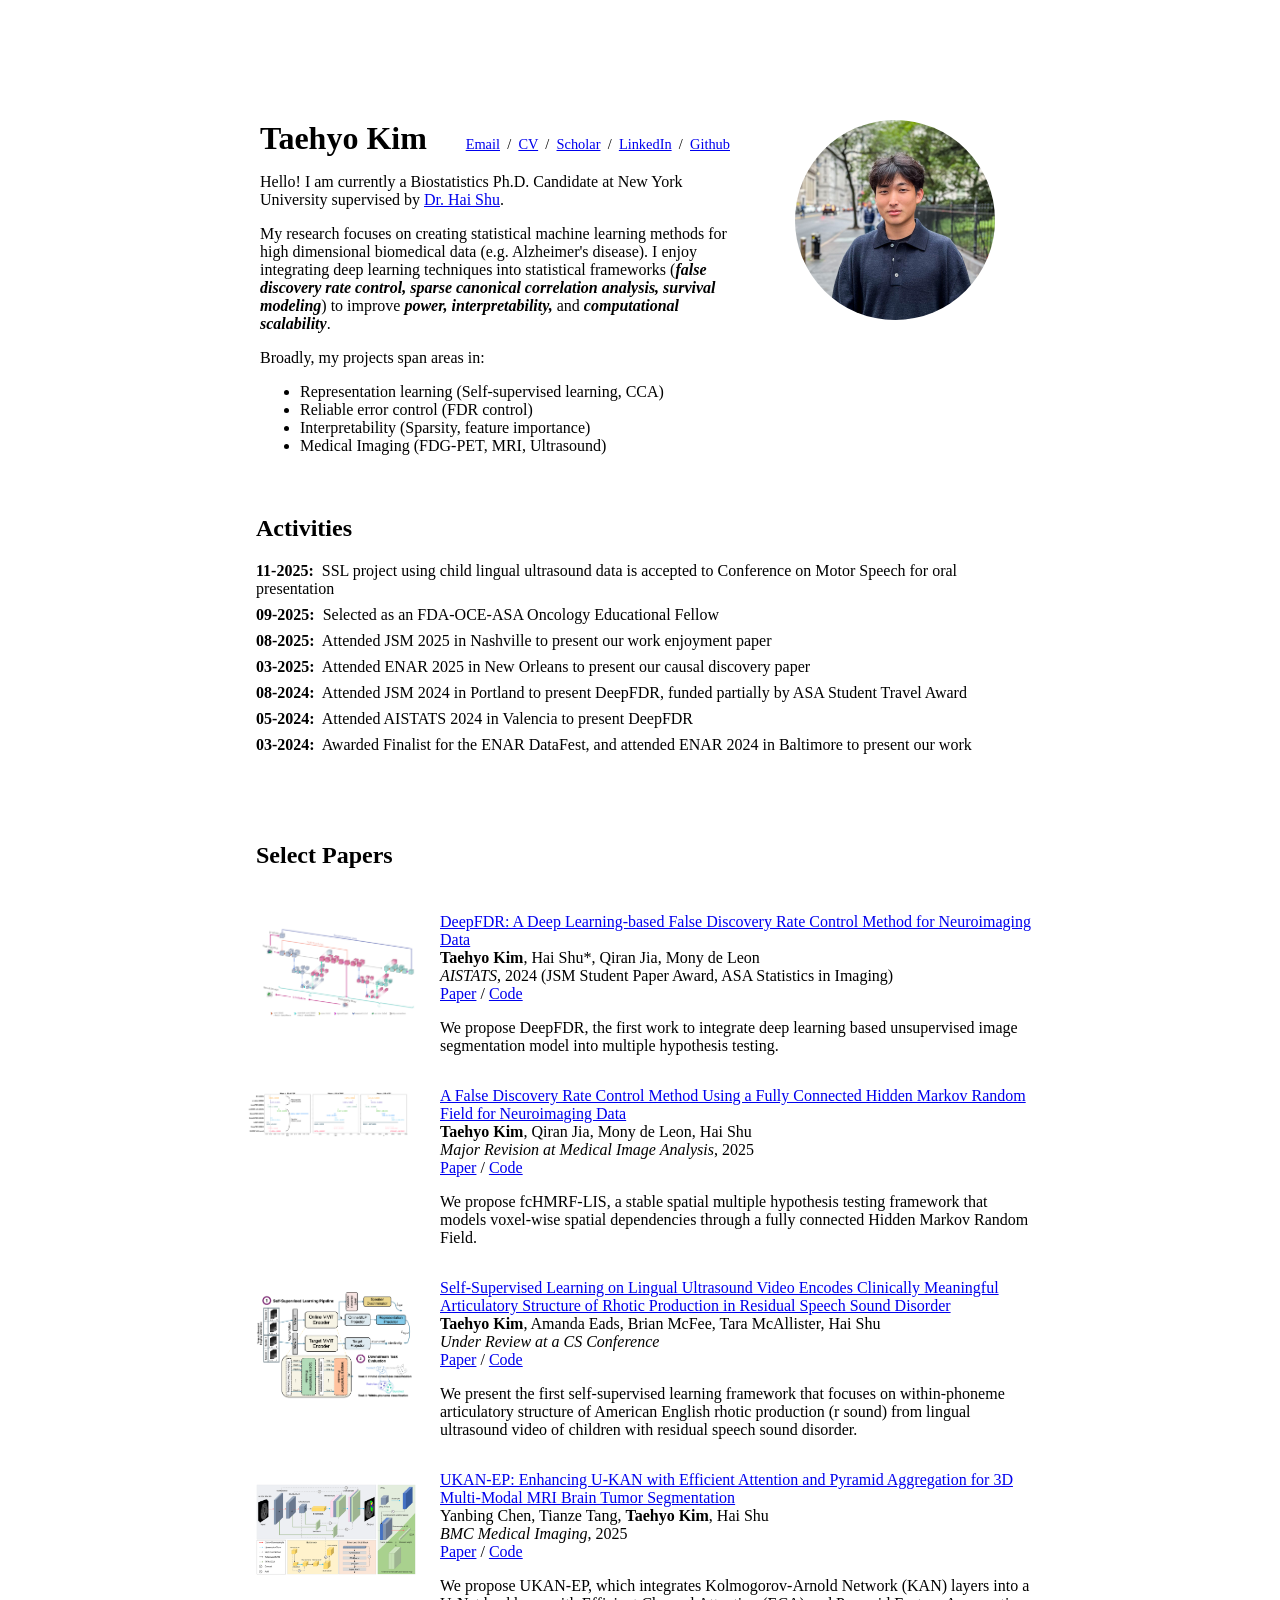
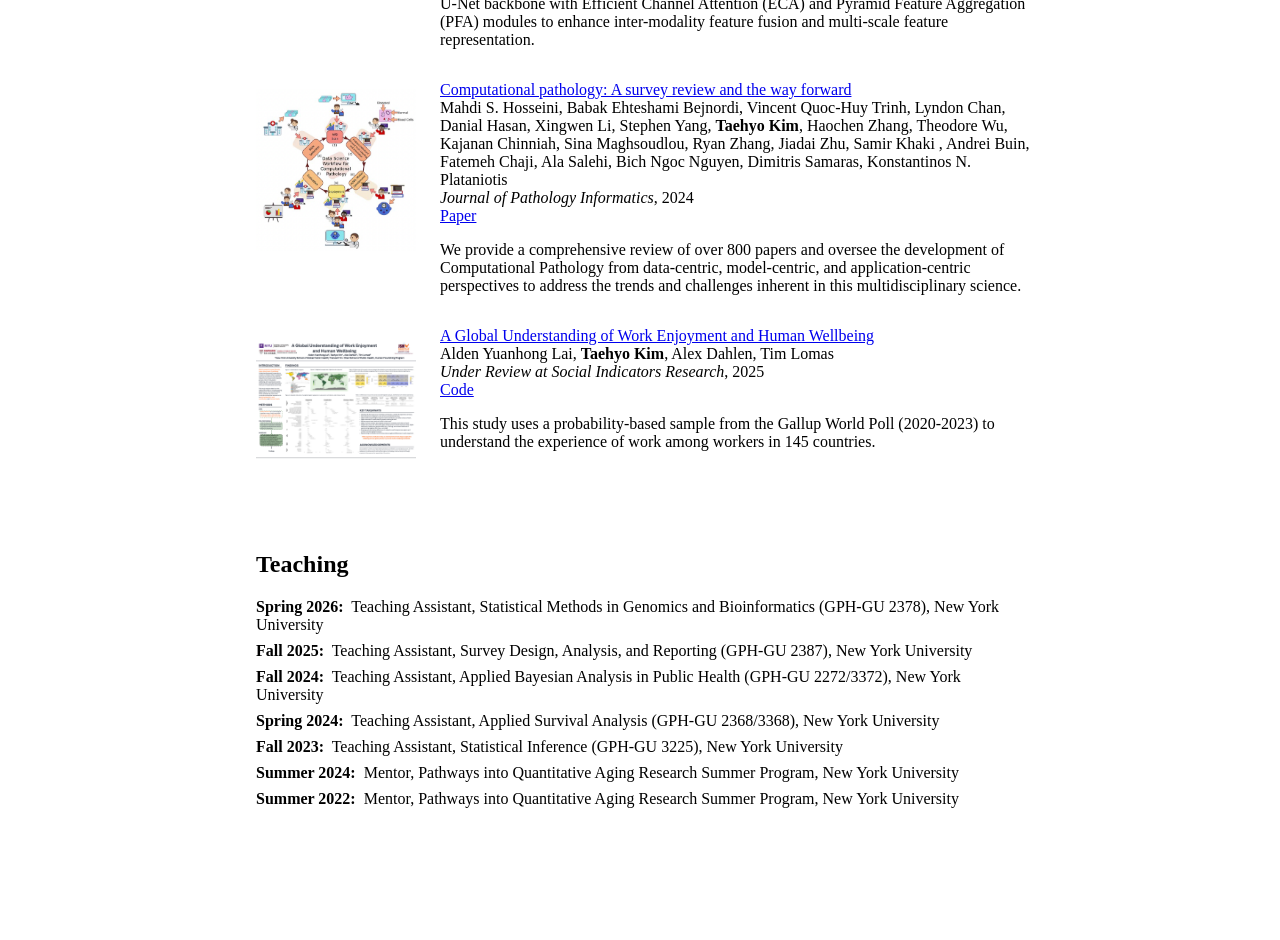
==== index.html @ 04c6707e "updating web" ====
<!DOCTYPE HTML>
<html lang="en">
  <head>
    <meta http-equiv="Content-Type" content="text/html; charset=UTF-8">

    <title>Taehyo Kim – PhD Candidate | NYU Biostatistics</title>
    <meta name="description"
        content="Personal site of Taehyo Kim, Biostatistics PhD candidate at NYU">


    <style>
      @media (max-width: 600px) { 
        .profile-flex {
          flex-direction: column !important;
          align-items: center !important;
          text-align: center;
        }
      } 
      .container {
        display: flex;
        justify-content: space-between;
        align-items: flex-start;
        gap: 40px;
        flex-wrap: nowrap;
        padding: 2.5%;
      }

      .left-content {
        flex: 1 1 60%;
        max-width: 63%;
      }

      .right-image {
        flex: 0 0 220px;
        max-width: 250px;
      }

      @media (max-width: 600px) {

        /* 1 ─ tighten the container spacing */
        .container {
          flex-direction: column;      /* stack text above image (or use column-reverse) */
          align-items: center;
          text-align: center;

          /* replace the original 40 px row gap with ~12 px */
          row-gap: 0.75rem;
          column-gap: 0;               /* horizontal gap irrelevant in single column */
        }

        /* 2 ─ let both blocks fill full width */
        .left-content,
        .right-image {
          flex: 1 1 100%;
          max-width: 100%;
        }

        /* 3 ─ shrink the image itself */
        .right-image img {
          width: 65%;                  /* adjust 45-80 % to taste */
          height: auto;
        }
      }
    </style>

    <meta name="author" content="Taehyo Kim">
    <meta name="viewport" content="width=device-width, initial-scale=1">
    <meta name="google-site-verification" content="gtxyIahxTINn72zL7_meNoWeUD459p86e2S-iLXg86c" />
    <link rel="shortcut icon" href="images/favicon/favicon.ico" type="image/x-icon">
    <link rel="stylesheet" type="text/css" href="stylesheet.css">
    
  </head>

<body>
  <div style="margin-top: 100px; margin-bottom: 100px;">
  <table style="margin-top: 100px; width:100%; max-width:800px; border:0; border-spacing:0; border-collapse:separate; margin:auto;">
    <tbody>
      <tr style="padding:0px">
        <td style="padding:0px">

          <!-- Responsive flex container inside centered table -->
          <div class="profile-flex" style="display: flex; flex-wrap: wrap; gap: 40px; padding: 2.5%; justify-content: space-between; align-items: flex-start; margin-bottom: 0;">            <!-- Text block -->
            <div style="flex: 1 1 300px; max-width: 100%;">
              <div style="display: flex; justify-content: space-between; align-items: baseline; gap: 20px; flex-wrap: wrap;">
                <h1 style="margin: 0;">Taehyo Kim</h1>
                <div style="font-size: 0.9em;">
                  <a href="mailto:tk2737@nyu.edu" target="_blank">Email</a> &nbsp;/&nbsp;
                  <a href="data/Taehyo Kim CV.pdf" target="_blank">CV</a> &nbsp;/&nbsp;
                  <a href="https://scholar.google.com/citations?user=l5VHECQAAAAJ&hl=en&oi=ao" target="_blank">Scholar</a> &nbsp;/&nbsp;
                  <a href="https://www.linkedin.com/in/kimtae55/" target="_blank">LinkedIn</a> &nbsp;/&nbsp;
                  <a href="https://github.com/kimtae55" target="_blank">Github</a>
                </div>
              </div>

              <p>Hello! I am currently a Biostatistics Ph.D. Candidate at New York University supervised by 
                <a href="https://wp.nyu.edu/haishu/" target="_blank">Dr. Hai Shu</a>. 
              </p>
              <p>
                My research focuses on creating statistical machine learning methods for high dimensional biomedical data (e.g. Alzheimer's disease). I enjoy integrating deep learning techniques into statistical frameworks (<em><b>false discovery rate control, sparse canonical correlation analysis, survival modeling</b></em>) to improve <em><b>power, interpretability, </b></em> and <em><b>computational scalability</b></em>.
              </p>
              <p>Broadly, my projects span areas in:
              <ul>
                <li>Representation learning (Self-supervised learning, CCA)</li>
                <li>Reliable error control (FDR control)</li>
                <li>Interpretability (Sparsity, feature importance)</li>
                <li>Medical Imaging (FDG-PET, MRI, Ultrasound)</li>
              </ul>
              </p>
            </div>

                        <!-- Image block (first for mobile stacking) -->
            <div style="flex: 1 1 200px; max-width: 250px; text-align: center;">
              <a href="blog.html" target="_blank">
                <img src="images/tae.jpeg" alt="profile photo"
                    style="width: 80%; max-width: 200px; object-fit: cover; border-radius: 50%;" class="hoverZoomLink">
              </a>
            </div>
          </div>


          <table style="width:100%;border:0px;border-spacing:0px;border-collapse:separate;margin-right:auto;margin-left:auto;"><tbody>
              <tr>
              <td style="padding:16px;width:100%;vertical-align:middle">
                <h2 style="font-weight: bold; margin-top: 8px;">Activities</h2>
                <ul style="list-style:none;padding-left:0;">
                  <li style="margin-bottom:8px;"><strong>11-2025:</strong>&nbsp;&nbsp;SSL project using child lingual ultrasound data is accepted to Conference on Motor Speech for oral presentation</li>
                  <li style="margin-bottom:8px;"><strong>09-2025:</strong>&nbsp;&nbsp;Selected as an FDA-OCE-ASA Oncology Educational Fellow</li>
                  <li style="margin-bottom:8px;"><strong>08-2025:</strong>&nbsp;&nbsp;Attended JSM 2025 in Nashville to present our work enjoyment paper</li>
                  <li style="margin-bottom:8px;"><strong>03-2025:</strong>&nbsp;&nbsp;Attended ENAR 2025 in New Orleans to present our causal discovery paper</li>
                  <li style="margin-bottom:8px;"><strong>08-2024:</strong>&nbsp;&nbsp;Attended JSM 2024 in Portland to present DeepFDR, funded partially by ASA Student Travel Award</li>
                  <li style="margin-bottom:8px;"><strong>05-2024:</strong>&nbsp;&nbsp;Attended AISTATS 2024 in Valencia to present DeepFDR</li>
                  <li style="margin-bottom:8px;"><strong>03-2024:</strong>&nbsp;&nbsp;Awarded Finalist for the ENAR DataFest, and attended ENAR 2024 in Baltimore to present our work</li>

              </td>
            </tr>
          </tbody></table>

          <table style="margin-top: 20px; width:100%;border:0px;border-spacing:0px;border-collapse:separate;margin-right:auto;margin-left:auto;"><tbody>
              <tr>
              <td style="padding:16px;width:100%;vertical-align:middle">
                <h2 style="font-weight: bold;">Select Papers</h2>
              </td>
            </tr>
          </tbody></table>
          <table style="width:100%;border:0px;border-spacing:0px;border-collapse:separate;margin-right:auto;margin-left:auto;"><tbody>


    <!-- DeepFDR -->
    <tr onmouseout="ksalsa_stop()" onmouseover="ksalsa_start()">
      <td style="padding:16px;width:20%;vertical-align:top">
        <div class="one" style="width: 160px; display: flex;  flex-direction: column;">
          <img src='images/wnet.png' width=100% style="margin-top: 5px;">
        </div>
        <script type="text/javascript">
          function ksalsa_start() {
            document.getElementById('ksalsa_image').style.opacity = "1";
          }

          function ksalsa_stop() {
            document.getElementById('ksalsa_image').style.opacity = "0";
          }
          ksalsa_stop()
        </script>
      </td>
      <td style="padding:8px;width:80%;vertical-align:middle">
        <a href="https://proceedings.mlr.press/v238/kim24b.html" target="_blank">
			<span class="papertitle">DeepFDR: A Deep Learning-based False Discovery Rate Control Method for Neuroimaging Data
</span>
        </a>
        <br>
				<strong>Taehyo Kim</strong>,
        Hai Shu*,
        Qiran Jia,
        Mony de Leon
				<br>
        <em>AISTATS</em>, 2024 (JSM Student Paper Award, ASA Statistics in Imaging)
        <br>
        <a href="https://proceedings.mlr.press/v238/kim24b.html" target="_blank">Paper</a>
        /
        <a href="https://github.com/kimtae55/DeepFDR" target="_blank">Code</a>
        <p></p>
        <p>
          We propose DeepFDR, the first work to integrate deep learning based unsupervised image segmentation model into multiple hypothesis testing.
      </td>
    </tr>

    <!-- fcHMRF-LIS -->
    <tr onmouseout="random_stop()" onmouseover="random_start()">
      <td style="padding:8px;width:20%;vertical-align: top;">
        <div class="one" style="width: 160px; display: flex; flex-direction: column;">
          <img src='images/hmrf.png' width=100% style="margin-top: 5px;">
        </div>
        <script type="text/javascript">
          function random_start() {
            document.getElementById('random_image').style.opacity = "1";
          }

          function random_stop() {
            document.getElementById('random_image').style.opacity = "0";
          }
          random_stop()
        </script>
      </td>
      <td style="padding:8px;width:80%;vertical-align:middle">
        <a href="https://arxiv.org/abs/2505.20688" target="_blank">
			<span class="papertitle">A False Discovery Rate Control Method Using a Fully Connected Hidden Markov Random Field for Neuroimaging Data
</span>
        </a>
        <br>
				<strong>Taehyo Kim</strong>,
        Qiran Jia,
        Mony de Leon,
        Hai Shu
				<br>
        <em>Major Revision at Medical Image Analysis</em>, 2025
        <br>
        <a href="https://arxiv.org/abs/2505.20688" target="_blank">Paper</a>
        /
        <a href="https://github.com/kimtae55/fcHMRF-LIS" target="_blank">Code</a>
        <p></p>
        <p>
          We propose fcHMRF-LIS, a stable spatial multiple hypothesis testing framework that models voxel-wise spatial dependencies through a fully connected Hidden Markov Random Field.
        </p>
      </td>
    </tr>

    <!-- ultrasound -->
    <tr onmouseout="learning_stop()" onmouseover="learning_start()">
      <td style="padding:16px;width:20%;vertical-align:top">
        <div class="one" style="width: 160px; height: 120px; display: flex;  flex-direction: column;">
          <img src="images/ultrasound.png" width="100%" style="margin-top: 5px;">
        </div>
        <script type="text/javascript">
          function learning_start() {
            document.getElementById('learning_image').style.opacity = "1";
          }

          function learning_stop() {
            document.getElementById('learning_image').style.opacity = "0";
          }
          learning_stop()
        </script>
      </td>
      <td style="padding:8px;width:80%;vertical-align:middle">
        <a href="https://openreview.net/forum?id=77O8uV3KfR&noteId=77O8uV3KfR" target="_blank">
			<span class="papertitle">Self-Supervised Learning on Lingual Ultrasound Video Encodes Clinically Meaningful Articulatory Structure of Rhotic Production in Residual Speech Sound Disorder
</span>
        </a>
        <br>
        <strong>Taehyo Kim</strong>, Amanda Eads, Brian McFee, Tara McAllister, Hai Shu
				<br>
        <em>Under Review at a CS Conference</em>
        <br>
        <a href="https://openreview.net/forum?id=77O8uV3KfR&noteId=77O8uV3KfR" target="_blank">Paper</a>
        /
        <a href="https://openreview.net/forum?id=77O8uV3KfR&noteId=77O8uV3KfR" target="_blank">Code</a>
        <p></p>
        <p>
        We present the first self-supervised learning framework that focuses on within-phoneme articulatory structure of American English rhotic production (r sound) from lingual ultrasound video of children with residual speech sound disorder.
        </p>
      </td>
    </tr>
  

    <!-- Ukan-EP -->
    <tr onmouseout="sage_stop()" onmouseover="sage_start()">
      <td style="padding:16px;width:20%;vertical-align: top;">
        <div class="one" style="width: 160px; display: flex;  flex-direction: column;">
          <img src='images/ukan.png' width=100% style="margin-top: 5px;">
        </div>
        <script type="text/javascript">
          function sage_start() {
            document.getElementById('sage_image').style.opacity = "1";
          }

          function sage_stop() {
            document.getElementById('sage_image').style.opacity = "0";
          }
          sage_stop()
        </script>
      </td>
      <td style="padding:8px;width:80%;vertical-align:middle">
        <a href="https://arxiv.org/abs/2408.00273" target="_blank">
			<span class="papertitle">UKAN-EP: Enhancing U-KAN with Efficient Attention and Pyramid Aggregation for 3D Multi-Modal MRI Brain Tumor Segmentation
</span>
        </a>
        <br>
        Yanbing Chen, Tianze Tang, <strong>Taehyo Kim</strong>, Hai Shu
				<br>
        <em>BMC Medical Imaging</em>, 2025
        <br>
        <a href="https://bmcmedimaging.biomedcentral.com/articles/10.1186/s12880-025-02053-w" target="_blank">Paper</a>
        /
        <a href="https://github.com/TianzeTang0504/UKAN-EP" target="_blank">Code</a>
        <p></p>
        <p>
          We propose UKAN-EP, which integrates Kolmogorov-Arnold Network (KAN) layers into a U-Net backbone with Efficient Channel Attention (ECA) and Pyramid Feature Aggregation (PFA) modules to enhance inter-modality feature fusion and multi-scale feature representation.
        </p>
      </td>
    </tr>

        <!-- CPATH -->
    <tr onmouseout="learning_stop()" onmouseover="learning_start()">
      <td style="padding:16px;width:20%;vertical-align:top">
        <div class="one" style="width: 160px; display: flex;  flex-direction: column;">
          <img src='images/cpath.png' width=100% style="margin-top: 0px;">
        </div>
        <script type="text/javascript">
          function learning_start() {
            document.getElementById('learning_image').style.opacity = "1";
          }

          function learning_stop() {
            document.getElementById('learning_image').style.opacity = "0";
          }
          learning_stop()
        </script>
      </td>
      <td style="padding:8px;width:80%;vertical-align:middle">
        <a href="https://www.sciencedirect.com/science/article/pii/S2153353923001712" target="_blank">
			<span class="papertitle">Computational pathology: A survey review and the way forward
</span>
        </a>
        <br>
        Mahdi S. Hosseini, Babak Ehteshami Bejnordi, Vincent Quoc-Huy Trinh,
        Lyndon Chan, Danial Hasan, Xingwen Li, Stephen Yang, <strong>Taehyo Kim</strong>, 
        Haochen Zhang, Theodore Wu, Kajanan Chinniah, Sina Maghsoudlou, 
        Ryan Zhang, Jiadai Zhu, Samir Khaki , Andrei Buin, Fatemeh Chaji, Ala Salehi, 
        Bich Ngoc Nguyen, Dimitris Samaras, Konstantinos N. Plataniotis
				<br>
        <em>Journal of Pathology Informatics</em>, 2024
        <br>
        <a href="https://www.sciencedirect.com/science/article/pii/S2153353923001712" target="_blank">Paper</a>
        <p></p>
        <p>
          We provide a comprehensive review of over 800 papers and oversee the development of Computational Pathology from data-centric, model-centric, and application-centric perspectives to address the trends and challenges inherent in this multidisciplinary science.
        </p>
      </td>
    </tr>

    <!-- work enjoyment -->
    <tr onmouseout="learning_stop()" onmouseover="learning_start()">
      <td style="padding:16px;width:20%;vertical-align:top">
        <div class="one" style="width: 160px; height: 120px; display: flex;  flex-direction: column;">
          <img src="images/jsm2025.png" width="100%" style="margin-top: 5px;">
        </div>
        <script type="text/javascript">
          function learning_start() {
            document.getElementById('learning_image').style.opacity = "1";
          }

          function learning_stop() {
            document.getElementById('learning_image').style.opacity = "0";
          }
          learning_stop()
        </script>
      </td>
      <td style="padding:8px;width:80%;vertical-align:middle">
        <a href="https://github.com/kimtae55/Gallup-Global-Work-Enjoyment" target="_blank">
			<span class="papertitle">A Global Understanding of Work Enjoyment and Human Wellbeing
</span>
        </a>
        <br>
        Alden Yuanhong Lai, <strong>Taehyo Kim</strong>, Alex Dahlen, Tim Lomas
				<br>
        <em>Under Review at Social Indicators Research</em>, 2025
        <br>
        <a href="https://github.com/kimtae55/Gallup-Global-Work-Enjoyment" target="_blank">Code</a>
        <p></p>
        <p>
          This study uses a probability-based sample from the Gallup World Poll (2020-2023) to understand the experience of work among workers in 145 countries.
        </p>
      </td>
    </tr>

  



    <table style="margin-top: 40px;width:100%;border:0px;border-spacing:0px;border-collapse:separate;margin-right:auto;margin-left:auto;"><tbody>
        <tr>
        <td style="padding:16px;width:100%;vertical-align:middle">
          <h2 style="font-weight: bold;">Teaching</h2>
          <ul style="list-style:none;padding-left:0;">
            <li style="margin-bottom:8px;"><strong>Spring 2026:</strong>&nbsp;&nbsp;Teaching Assistant, Statistical Methods in Genomics and Bioinformatics (GPH-GU 2378), New York University</li> 
            <li style="margin-bottom:8px;"><strong>Fall 2025:</strong>&nbsp;&nbsp;Teaching Assistant, Survey Design, Analysis, and Reporting (GPH-GU 2387), New York University</li>
            <li style="margin-bottom:8px;"><strong>Fall 2024:</strong>&nbsp;&nbsp;Teaching Assistant, Applied Bayesian Analysis in Public Health (GPH-GU 2272/3372), New York University</li>
            <li style="margin-bottom:8px;"><strong>Spring 2024:</strong>&nbsp;&nbsp;Teaching Assistant, Applied Survival Analysis (GPH-GU 2368/3368), New York University</li>
            <li style="margin-bottom:8px;"><strong>Fall 2023:</strong>&nbsp;&nbsp;Teaching Assistant, Statistical Inference (GPH-GU 3225), New York University</li>
            <li style="margin-bottom:8px;"><strong>Summer 2024:</strong>&nbsp;&nbsp;Mentor, Pathways into Quantitative Aging Research Summer Program, New York University</li>
            <li style="margin-bottom:8px;"><strong>Summer 2022:</strong>&nbsp;&nbsp;Mentor, Pathways into Quantitative Aging Research Summer Program, New York University</li>
        </td>
      </tr>
    </tbody></table>

  </td>
</tr>
</table>
</div>
</body>
</html>

    <!-- <tr onmouseout="cat3d_stop()" onmouseover="cat3d_start()" bgcolor="#ffffd0">
      <td style="padding:16px;width:20%;vertical-align:middle">
        <div class="one">
          <div class="two" id='cat3d_image'><video  width=100% height=100% muted autoplay loop>
          <source src="images/cat3d.mp4" type="video/mp4">
          Your browser does not support the video tag.
          </video></div>
          <img src='images/cat3d.jpg' width="160">
        </div>
        <script type="text/javascript">
          function cat3d_start() {
            document.getElementById('cat3d_image').style.opacity = "1";
          }

          function cat3d_stop() {
            document.getElementById('cat3d_image').style.opacity = "0";
          }
          cat3d_stop()
        </script>
      </td>
      <td style="padding:8px;width:80%;vertical-align:middle">
        <a href="https://cat3d.github.io/">
			<span class="papertitle">CAT3D: Create Anything in 3D with Multi-View Diffusion Models
</span>
        </a>
        <br>
				<a href="https://ruiqigao.github.io/">Ruiqi Gao</a>*,
        <a href="https://holynski.org/">Aleksander Holynski</a>*, 
        <a href="https://henzler.github.io/">Philipp Henzler</a>,
        <a href="https://github.com/ArthurBrussee">Arthur Brussee</a>, 
				<a href="http://ricardomartinbrualla.com/">Ricardo Martin Brualla</a>, 
        <a href="https://pratulsrinivasan.github.io/">Pratul P. Srinivasan</a>,
				<strong>Jonathan T. Barron</strong>,
        <a href="https://poolio.github.io/">Ben Poole</a>*

        <br>
        <em>NeurIPS</em>, 2024 &nbsp <font color="red"><strong>(Oral Presentation)</strong></font>
        <br>
        <a href="https://cat3d.github.io/">project page</a>
        /
        <a href="https://arxiv.org/abs/2405.10314">arXiv</a>
        <p></p>
        <p>
				A single model built around diffusion and NeRF that does text-to-3D, image-to-3D, and few-view reconstruction, trains in 1 minute, and renders at 60FPS in a browser.
        </p>
      </td>
    </tr>


    <tr onmouseout="nerfcasting_stop()" onmouseover="nerfcasting_start()">
      <td style="padding:16px;width:20%;vertical-align:middle">
        <div class="one">
          <div class="two" id='nerfcasting_image'><video  width=100% muted autoplay loop>
          <source src="images/nerfcasting.mp4" type="video/mp4">
          Your browser does not support the video tag.
          </video></div>
          <img src='images/nerfcasting.jpg' width=100%>
        </div>
        <script type="text/javascript">
          function nerfcasting_start() {
            document.getElementById('nerfcasting_image').style.opacity = "1";
          }

          function nerfcasting_stop() {
            document.getElementById('nerfcasting_image').style.opacity = "0";
          }
          nerfcasting_stop()
        </script>
      </td>
      <td style="padding:8px;width:80%;vertical-align:middle">
        <a href="https://nerf-casting.github.io/">
          <span class="papertitle">NeRF-Casting: Improved View-Dependent Appearance with Consistent Reflections</span>
        </a>
        <br>
				
        <a href="https://dorverbin.github.io/">Dor Verbin</a>,
        <a href="https://pratulsrinivasan.github.io/">Pratul Srinivasan</a>,
				<a href="https://phogzone.com/">Peter Hedman</a>,
				<a href="https://benattal.github.io/">Benjamin Attal</a>, <br>
				<a href="https://bmild.github.io/">Ben Mildenhall</a>,
				<a href="https://szeliski.org/RichardSzeliski.htm">Richard Szeliski</a>,
				<strong>Jonathan T. Barron</strong>
        <br>
        <em>SIGGRAPH Asia</em>, 2024
        <br>
        <a href="https://nerf-casting.github.io/">project page</a>
        /
        <a href="https://arxiv.org/abs/2405.14871">arXiv</a>
        <p></p>
        <p>
        Carefully casting reflection rays lets us synthesize photorealistic specularities in real-world scenes.
        </p>
      </td>
    </tr>


    <tr onmouseout="flash_cache_stop()" onmouseover="flash_cache_start()">
      <td style="padding:16px;width:20%;vertical-align:middle">
        <div class="one">
          <div class="two" id='flash_cache_image'><video  width=100% muted autoplay loop>
          <source src="images/flash_cache.mp4" type="video/mp4">
          Your browser does not support the video tag.
          </video></div>
          <img src='images/flash_cache.jpg' width=100%>
        </div>
        <script type="text/javascript">
          function flash_cache_start() {
            document.getElementById('flash_cache_image').style.opacity = "1";
          }

          function flash_cache_stop() {
            document.getElementById('flash_cache_image').style.opacity = "0";
          }
          flash_cache_stop()
        </script>
      </td>
      <td style="padding:8px;width:80%;vertical-align:middle">
        <a href="https://benattal.github.io/flash-cache/">
          <span class="papertitle">Flash Cache: Reducing Bias in Radiance Cache Based Inverse Rendering</span>
        </a>
        <br>
				<a href="https://benattal.github.io/">Benjamin Attal</a>,
        <a href="https://dorverbin.github.io/">Dor Verbin</a>,
        <a href="https://bmild.github.io/">Ben Mildenhall</a>,
        <a href="https://phogzone.com/">Peter Hedman</a>, <br>
				<strong>Jonathan T. Barron</strong>,
        <a href="https://www.cs.cmu.edu/~motoole2/">Matthew O'Toole</a>,
        <a href="https://pratulsrinivasan.github.io/">Pratul P. Srinivasan</a>
        <br>
        <em>ECCV</em>, 2024 &nbsp <font color="red"><strong>(Oral Presentation)</strong></font>
        <br>
        <a href="https://benattal.github.io/flash-cache/">project page</a>
        /
        <a href="TODO">arXiv</a>
        <p></p>
        <p>
          A more physically-accurate inverse rendering system based on radiance caching for recovering geometry, materials, and lighting from RGB images of an object or scene.
        </p>
      </td>
    </tr>



    <tr onmouseout="nuvo_stop()" onmouseover="nuvo_start()">
      <td style="padding:16px;width:20%;vertical-align:middle">
        <div class="one">
          <div class="two" id='nuvo_image'><video  width=100% muted autoplay loop>
          <source src="images/nuvo.mp4" type="video/mp4">
          Your browser does not support the video tag.
          </video></div>
          <img src='images/nuvo.jpg' width=100%>
        </div>
        <script type="text/javascript">
          function nuvo_start() {
            document.getElementById('nuvo_image').style.opacity = "1";
          }

          function nuvo_stop() {
            document.getElementById('nuvo_image').style.opacity = "0";
          }
          nuvo_stop()
        </script>
      </td>
      <td style="padding:8px;width:80%;vertical-align:middle">
        <a href="https://pratulsrinivasan.github.io/nuvo/">
          <span class="papertitle">Nuvo: Neural UV Mapping for Unruly 3D Representations</span>
        </a>
        <br>
        <a href="https://pratulsrinivasan.github.io/">Pratul Srinivasan</a>,
        <a href="http://stephangarbin.com/">Stephan J. Garbin</a>,
        <a href="https://dorverbin.github.io/">Dor Verbin</a>,
		<strong>Jonathan T. Barron</strong>,
        <a href="https://bmild.github.io/">Ben Mildenhall</a>
        <br>
        <em>ECCV</em>, 2024
        <br>
        <a href="https://pratulsrinivasan.github.io/nuvo/">project page</a>
        /
        <a href="https://www.youtube.com/watch?v=hmJiOSTDQZI">video</a>
        /
        <a href="http://arxiv.org/abs/2312.05283">arXiv</a>
        <p></p>
        <p>
        Neural fields let you recover editable UV mappings for the challenging geometries produced by NeRF-like models.
        </p>
      </td>
    </tr>


    <tr onmouseout="bog_stop()" onmouseover="bog_start()">
      <td style="padding:16px;width:20%;vertical-align:middle">
        <div class="one">
          <div class="two" id='bog_image'><video  width=100% muted autoplay loop>
          <source src="images/bog.jpg" type="video/mp4">
          Your browser does not support the video tag.
          </video></div>
          <img src='images/bog.jpg' width=100%>
        </div>
        <script type="text/javascript">
          function bog_start() {
            document.getElementById('bog_image').style.opacity = "1";
          }

          function bog_stop() {
            document.getElementById('bog_image').style.opacity = "0";
          }
          bog_stop()
        </script>
      </td>
      <td style="padding:8px;width:80%;vertical-align:middle">
        <a href="https://creiser.github.io/binary_opacity_grid/">
          <span class="papertitle">Binary Opacity Grids: Capturing Fine Geometric Detail for Mesh-Based View Synthesis
</span>
        </a>
        <br>
				<a href="https://creiser.github.io/">Christian Reiser</a>,
				<a href="http://stephangarbin.com/">Stephan J. Garbin</a>,
				<a href="https://pratulsrinivasan.github.io/">Pratul Srinivasan</a>,
				<a href="https://dorverbin.github.io/">Dor Verbin</a>,
				<a href="https://szeliski.org/RichardSzeliski.htm">Richard Szeliski</a>,
				<a href="https://bmild.github.io/">Ben Mildenhall</a>,
				<strong>Jonathan T. Barron</strong>,
				<a href="https://phogzone.com/">Peter Hedman</a>*,
				<a href="https://www.cvlibs.net/">Andreas Geiger</a>*		
        <br>
        <em>SIGGRAPH</em>, 2024
        <br>
        <a href="https://creiser.github.io/binary_opacity_grid/">project page</a>
        /
        <a href="https://www.youtube.com/watch?v=2TPUmGRg8bM">video</a>
        /
        <a href="https://arxiv.org/abs/2402.12377">arXiv</a>
        <p></p>
        <p>
        Applying anti-aliasing to a discrete opacity grid lets you render a hard representation into a soft image, and this enables highly-detailed mesh recovery.
        </p>
      </td>
    </tr>

    <tr onmouseout="smerf_stop()" onmouseover="smerf_start()">
      <td style="padding:16px;width:20%;vertical-align:middle">
        <div class="one">
          <div class="two" id='smerf_image'><video  width=100% muted autoplay loop>
          <source src="images/smerf.mp4" type="video/mp4">
          Your browser does not support the video tag.
          </video></div>
          <img src='images/smerf.jpg' width=100%>
        </div>
        <script type="text/javascript">
          function smerf_start() {
            document.getElementById('smerf_image').style.opacity = "1";
          }

          function smerf_stop() {
            document.getElementById('smerf_image').style.opacity = "0";
          }
          smerf_stop()
        </script>
      </td>
      <td style="padding:8px;width:80%;vertical-align:middle">
        <a href="https://smerf-3d.github.io/">
          <span class="papertitle">SMERF: Streamable Memory Efficient Radiance Fields for Real-Time Large-Scene Exploration</span>
        </a>
        <br>
		<a href="http://www.stronglyconvex.com/about.html">Daniel Duckworth*</a>,
		<a href="https://phogzone.com/">Peter Hedman*</a>,
		<a href="https://creiser.github.io/">Christian Reiser</a>,
		<a href="">Peter Zhizhin</a>,
		<a href="">Jean-François Thibert</a>,
        <a href="https://lucic.ai/">Mario Lučić</a>,
        <a href="https://szeliski.org/">Richard Szeliski</a>,
		<strong>Jonathan T. Barron</strong>
        <br>
        <em>SIGGRAPH</em>, 2024 &nbsp <font color="red"><strong>(Honorable Mention)</strong></font>
        <br>
        <a href="https://smerf-3d.github.io/">project page</a>
        /
        <a href="https://www.youtube.com/watch?v=zhO8iUBpnCc">video</a>
        /
        <a href="https://arxiv.org/abs/2312.07541">arXiv</a>
        <p></p>
        <p>
        Distilling a Zip-NeRF into a tiled set of MERFs lets you fly through radiance fields on laptops and smartphones at 60 FPS.
        </p>
      </td>
    </tr>
	



  <tr onmouseout="eclipse_stop()" onmouseover="eclipse_start()">
    <td style="padding:16px;width:20%;vertical-align:middle">
      <div class="one">
        <div class="two" id='eclipse_image'><video  width=100% height=100% muted autoplay loop>
        <source src="images/eclipse_after.mp4" type="video/mp4">
        Your browser does not support the video tag.
        </video></div>
        <img src='images/eclipse_before.jpg' width="160">
      </div>
      <script type="text/javascript">
        function eclipse_start() {
          document.getElementById('eclipse_image').style.opacity = "1";
        }

        function eclipse_stop() {
          document.getElementById('eclipse_image').style.opacity = "0";
        }
        eclipse_stop()
      </script>
    </td>
    <td style="padding:8px;width:80%;vertical-align:middle">
      <a href="https://dorverbin.github.io/eclipse">
        <span class="papertitle">Eclipse: Disambiguating Illumination and Materials using Unintended Shadows</span>
      </a>
      <br>
      <a href="https://dorverbin.github.io/">Dor Verbin</a>,
      <a href="https://bmild.github.io/">Ben Mildenhall</a>,
      <a href="https://phogzone.com/">Peter Hedman</a>, <br>
      <strong>Jonathan T. Barron</strong>,
      <a href="Todd Zickler">Todd Zickler</a>,
      <a href="https://pratulsrinivasan.github.io/">Pratul Srinivasan</a>
      <br>
      <em>CVPR</em>, 2024 &nbsp <font color="red"><strong>(Oral Presentation)</strong></font>
      <br>
      <a href="https://dorverbin.github.io/eclipse">project page</a>
      /
      <a href="https://www.youtube.com/watch?v=amQLGyza3EU">video</a>
      /
      <a href="https://arxiv.org/abs/2305.16321">arXiv</a>
      <p></p>
      <p>
      Shadows cast by unobserved occluders provide a high-frequency cue for recovering illumination and materials.
      </p>
    </td>
  </tr>


  <tr onmouseout="recon_stop()" onmouseover="recon_start()" bgcolor="#ffffd0">
    <td style="padding:16px;width:20%;vertical-align:middle">
      <div class="one">
        <div class="two" id='recon_image'><video  width=100% height=100% muted autoplay loop>
        <source src="images/recon.mp4" type="video/mp4">
        Your browser does not support the video tag.
        </video></div>
        <img src='images/recon.png' width="160">
      </div>
      <script type="text/javascript">
        function recon_start() {
          document.getElementById('recon_image').style.opacity = "1";
        }

        function recon_stop() {
          document.getElementById('recon_image').style.opacity = "0";
        }
        recon_stop()
      </script>
    </td>
    <td style="padding:8px;width:80%;vertical-align:middle">
      <a href="https://reconfusion.github.io/">
		<span class="papertitle">ReconFusion: 3D Reconstruction with Diffusion Priors</span>
      </a>
      <br>
      <a href="https://www.cs.columbia.edu/~rundi/">Rundi Wu*</a>,
	<a href="https://bmild.github.io/">Ben Mildenhall*</a>,
      <a href="https://henzler.github.io/">Philipp Henzler</a>,
      <a href="https://keunhong.com/">Keunhong Park</a>,
      <a href="https://ruiqigao.github.io/">Ruiqi Gao</a>,
      <a href="https://scholar.google.com/citations?user=_pKKv2QAAAAJ&hl=en/">Daniel Watson</a>,
      <a href="https://pratulsrinivasan.github.io/">Pratul P. Srinivasan</a>,
      <a href="https://dorverbin.github.io/">Dor Verbin</a>,
	<strong>Jonathan T. Barron</strong>,
      <a href="https://poolio.github.io/">Ben Poole</a>,
      <a href="https://holynski.org/">Aleksander Holynski*</a>
      <br>
      <em>CVPR</em>, 2024
      <br>
      <a href="https://reconfusion.github.io/">project page</a>
      /
      <a href="https://arxiv.org/abs/2312.02981">arXiv</a>
      <p></p>
      <p>
      Using a multi-image diffusion model as a regularizer lets you recover high-quality radiance fields from just a handful of images.
      </p>
    </td>
  </tr>

  <tr onmouseout="shinobi_stop()" onmouseover="shinobi_start()">
    <td style="padding:16px;width:20%;vertical-align:middle">
      <div class="one">
        <div class="two" id='shinobi_image'><video  width=100% height=100% muted autoplay loop>
        <source src="images/shinobi.mp4" type="video/mp4">
        Your browser does not support the video tag.
        </video></div>
        <img src='images/shinobi.jpg' width="160">
      </div>
      <script type="text/javascript">
        function shinobi_start() {
          document.getElementById('shinobi_image').style.opacity = "1";
        }

        function shinobi_stop() {
          document.getElementById('shinobi_image').style.opacity = "0";
        }
        shinobi_stop()
      </script>
    </td>
    <td style="padding:8px;width:80%;vertical-align:middle">
      <a href="https://shinobi.aengelhardt.com/">
        <span class="papertitle">SHINOBI: Shape and Illumination using Neural Object Decomposition via BRDF Optimization In-the-Wild</span>
      </a>
      <br>
			
			<a href="https://uni-tuebingen.de/fakultaeten/mathematisch-naturwissenschaftliche-fakultaet/fachbereiche/informatik/lehrstuehle/computergrafik/lehrstuhl/mitarbeiter/andreas-engelhardt/">Andreas Engelhardt</a>, 
			<a href="https://amitraj93.github.io/">Amit Raj</a>, 
			<a href="https://markboss.me/">Mark Boss</a>, 
			<a href="https://cs.stanford.edu/~yzzhang/">Yunzhi Zhang</a>, 
			<a href="https://abhishekkar.info/">Abhishek Kar</a>, 
			<a href="https://people.csail.mit.edu/yzli/">Yuanzhen Li</a>, 
			<a href="https://deqings.github.io/">Deqing Sun</a>, 
			<a href="http://ricardomartinbrualla.com/">Ricardo Martin Brualla</a>, 
      <strong>Jonathan T. Barron</strong>,
			<a href="https://uni-tuebingen.de/fakultaeten/mathematisch-naturwissenschaftliche-fakultaet/fachbereiche/informatik/lehrstuehle/computergrafik/lehrstuhl/mitarbeiter/prof-dr-ing-hendrik-lensch/">Hendrik P.A. Lensch</a>, 
			<a href="https://varunjampani.github.io/">Varun Jampani</a>
      <br>
      <em>CVPR</em>, 2024
      <br>
      <a href="https://shinobi.aengelhardt.com/">project page</a>
      /
      <a href="https://www.youtube.com/watch?v=m_5kvtlDnl4">video</a>
      /
      <a href="https://arxiv.org/abs/2401.10171">arXiv</a>
      <p></p>
      <p>
      A class-agnostic inverse rendering solution for turning in-the-wild images of an object into a relightable 3D asset.
      </p>
    </td>
  </tr>
	

    <tr onmouseout="internerf_stop()" onmouseover="internerf_start()">
      <td style="padding:16px;width:20%;vertical-align:middle">
        <div class="one">
          <div class="two" id='internerf_image'>
					  <img src='images/internerf_after.jpg' width=100%>
					</div>
          <img src='images/internerf_before.jpg' width=100%>
        </div>
        <script type="text/javascript">
          function internerf_start() {
            document.getElementById('internerf_image').style.opacity = "1";
          }

          function internerf_stop() {
            document.getElementById('internerf_image').style.opacity = "0";
          }
          internerf_stop()
        </script>
      </td>
      <td style="padding:8px;width:80%;vertical-align:middle">
        <a href="https://arxiv.org/abs/2406.11737">
          <span class="papertitle">InterNeRF: Scaling Radiance Fields via Parameter Interpolation</span>
        </a>
        <br>
		<a href="https://clintonjwang.github.io/">Clinton Wang</a>,
		<a href="https://phogzone.com/">Peter Hedman</a>,
		<a href="https://people.csail.mit.edu/polina/">Polina Golland</a>,
		<strong>Jonathan T. Barron</strong>,
		<a href="http://www.stronglyconvex.com/about.html">Daniel Duckworth</a>
        <br>
        <em>CVPR Neural Rendering Intelligence</em>, 2024
        <br>
        <a href="https://arxiv.org/abs/2406.11737">arXiv</a>
        <p></p>
        <p>
        Parameter interpolation enables high-quality large-scale scene reconstruction and out-of-core training and rendering.
        </p>
      </td>
    </tr>


<tr onmouseout="difsurvey_stop()" onmouseover="difsurvey_start()">
  <td style="padding:16px;width:20%;vertical-align:middle">
    <div class="one">
    <div class="two" id='difsurvey_image'><video  width=100% height=100% muted autoplay loop>
    <source src="images/difsurvey_video.mp4" type="video/mp4">
    Your browser does not support the video tag.
    </video></div>
      <img src='images/difsurvey_image.jpg' width="160">
    </div>
    <script type="text/javascript">
      function difsurvey_start() {
        document.getElementById('difsurvey_image').style.opacity = "1";
      }

      function difsurvey_stop() {
        document.getElementById('difsurvey_image').style.opacity = "0";
      }
      difsurvey_stop()
    </script>
  </td>
  <td style="padding:8px;width:80%;vertical-align:middle">
    <a href="https://arxiv.org/abs/2310.07204">
      <span class="papertitle">State of the Art on Diffusion Models for Visual Computing
</span>
    </a>
    <br>
	<a href="https://ryanpo.com/">Ryan Po</a>,
	<a href="https://yifita.netlify.app/">Wang Yifan</a>,
	<a href="https://people.mpi-inf.mpg.de/~golyanik/">Vladislav Golyanik</a>,
	<a href="https://kfiraberman.github.io/">Kfir Aberman</a>,
	<strong>Jonathan T. Barron</strong>,
	<a href="https://www.cs.tau.ac.il/~amberman/">Amit H. Bermano</a>,
	<a href="https://ericryanchan.github.io/">Eric Ryan Chan</a>,
	<a href="https://www.weizmann.ac.il/math/dekel/home">Tali Dekel</a>,
	<a href="https://holynski.org/">Aleksander Holynski</a>,
	<a href="https://people.eecs.berkeley.edu/~kanazawa/">Angjoo Kanazawa</a>,
	<a href="https://tml.stanford.edu/">C. Karen Liu</a>,
	<a href="https://lingjie0206.github.io/">Lingjie Liu</a>,
	<a href="https://bmild.github.io/">Ben Mildenhall</a>,
    <a href="https://www.niessnerlab.org/">Matthias Nießner</a>,
	<a href="https://ommer-lab.com/people/ommer/">Björn Ommer</a>,
	<a href="https://people.mpi-inf.mpg.de/~theobalt/">Christian Theobalt</a>,
	<a href="https://peterwonka.net/">Peter Wonka</a>,
    <a href="https://stanford.edu/~gordonwz/">Gordon Wetzstein</a>
    <br>
	<em>Eurographics State-of-the-Art Report<em>, 2024
    <br>
    <p></p>
    <p>
    A survey of recent progress in diffusion models for images, videos, and 3D.
    </p>
  </td>
</tr>          

    <tr onmouseout="camp_stop()" onmouseover="camp_start()">
      <td style="padding:16px;width:20%;vertical-align:middle">
        <div class="one">
          <div class="two" id='camp_image'><video  width=100% height=100% muted autoplay loop>
          <source src="images/camp.mp4" type="video/mp4">
          Your browser does not support the video tag.
          </video></div>
          <img src='images/camp.png' width="160">
        </div>
        <script type="text/javascript">
          function camp_start() {
            document.getElementById('camp_image').style.opacity = "1";
          }

          function camp_stop() {
            document.getElementById('camp_image').style.opacity = "0";
          }
          camp_stop()
        </script>
      </td>
      <td style="padding:8px;width:80%;vertical-align:middle">
        <a href="https://camp-nerf.github.io/">
          <span class="papertitle">CamP: Camera Preconditioning for Neural Radiance Fields</span>
        </a>
        <br>
        <a href="https://keunhong.com/">Keunhong Park</a>,
        <a href="https://henzler.github.io/">Philipp Henzler</a>,
        <a href="https://bmild.github.io/">Ben Mildenhall</a>,
        <strong>Jonathan T. Barron</strong>,
        <a href="http://www.ricardomartinbrualla.com/">Ricardo Martin-Brualla</a>
        <br>
        <em>SIGGRAPH Asia</em>, 2023
        <br>
        <a href="https://camp-nerf.github.io/">project page</a>
        /
        <a href="https://arxiv.org/abs/2308.10902">arXiv</a>
        <p></p>
        <p>
        Preconditioning based on camera parameterization helps NeRF and camera extrinsics/intrinsics optimize better together.
        </p>
      </td>
    </tr>

    
      <tr onmouseout="zipnerf_stop()" onmouseover="zipnerf_start()"  bgcolor="#ffffd0">
        <td style="padding:16px;width:20%;vertical-align:middle">
          <div class="one">
            <div class="two" id='zipnerf_image'><video  width=100% height=100% muted autoplay loop>
            <source src="images/zipnerf.mp4" type="video/mp4">
            Your browser does not support the video tag.
            </video></div>
            <img src='images/zipnerf.jpg' width="160">
          </div>
          <script type="text/javascript">
            function zipnerf_start() {
              document.getElementById('zipnerf_image').style.opacity = "1";
            }

            function zipnerf_stop() {
              document.getElementById('zipnerf_image').style.opacity = "0";
            }
            zipnerf_stop()
          </script>
        </td>
        <td style="padding:8px;width:80%;vertical-align:middle">
          <a href="http://jonbarron.info/zipnerf">
            <span class="papertitle">Zip-NeRF: Anti-Aliased Grid-Based Neural Radiance Fields</span>
          </a>
          <br>
          <strong>Jonathan T. Barron</strong>,
          <a href="https://bmild.github.io/">Ben Mildenhall</a>,
          <a href="https://scholar.harvard.edu/dorverbin/home">Dor Verbin</a>,
          <a href="https://pratulsrinivasan.github.io/">Pratul Srinivasan</a>,
          <a href="https://phogzone.com/">Peter Hedman</a>
          <br>
          <em>ICCV</em>, 2023 &nbsp <font color="red"><strong>(Oral Presentation, Best Paper Finalist)</strong></font>
          <br>
          <a href="http://jonbarron.info/zipnerf">project page</a>
          /
          <a href="https://www.youtube.com/watch?v=xrrhynRzC8k">video</a>
          /
          <a href="https://arxiv.org/abs/2304.06706">arXiv</a>
          <p></p>
          <p>
          Combining mip-NeRF 360 and grid-based models like Instant NGP lets us reduce error rates by 8%&ndash;77% and accelerate training by 24x.
          </p>
        </td>
      </tr>
      
      
      <tr onmouseout="db3d_stop()" onmouseover="db3d_start()">
        <td style="padding:16px;width:20%;vertical-align:middle">
          <div class="one">
            <div class="two" id='db3d_image'><video  width=100% height=100% muted autoplay loop>
            <source src="images/owl.mp4" type="video/mp4">
            Your browser does not support the video tag.
            </video></div>
            <img src='images/owl.png' width="160">
          </div>
          <script type="text/javascript">
            function db3d_start() {
              document.getElementById('db3d_image').style.opacity = "1";
            }

            function db3d_stop() {
              document.getElementById('db3d_image').style.opacity = "0";
            }
            db3d_stop()
          </script>
        </td>
        <td style="padding:8px;width:80%;vertical-align:middle">
          <a href="https://dreambooth3d.github.io/">
            <span class="papertitle">DreamBooth3D: Subject-Driven Text-to-3D Generation</span>
          </a>
          <br>
          
  <a href="https://amitraj93.github.io/">Amit Raj</a>, <a href="https://www.linkedin.com/in/srinivas-kaza-64223b74">Srinivas Kaza</a>, <a href="https://poolio.github.io/">Ben Poole</a>, <a href="https://m-niemeyer.github.io/">Michael Niemeyer</a>, <a href="https://natanielruiz.github.io/">Nataniel Ruiz</a>, 
  <a href="https://bmild.github.io/">Ben Mildenhall</a>, <a href="https://scholar.google.com/citations?user=I2qheksAAAAJ">Shiran Zada</a>, <a href="https://kfiraberman.github.io/">Kfir Aberman</a>, <a href="http://people.csail.mit.edu/mrub/">Michael Rubinstein</a>, 
          <strong>Jonathan T. Barron</strong>, <a href="http://people.csail.mit.edu/yzli/">Yuanzhen Li</a>, <a href="https://varunjampani.github.io/">Varun Jampani</a>
          <br>
          <em>ICCV</em>, 2023
          <br>
          <a href="https://dreambooth3d.github.io/">project page</a> / 
          <a href="https://arxiv.org/abs/2303.13508">arXiv</a>
          <p></p>
          <p>Combining DreamBooth (personalized text-to-image) and DreamFusion (text-to-3D) yields high-quality, subject-specific 3D assets with text-driven modifications</p>
        </td>
      </tr>

      

      <tr onmouseout="bakedsdf_stop()" onmouseover="bakedsdf_start()">
        <td style="padding:16px;width:20%;vertical-align:middle">
          <div class="one">
            <div class="two" id='bakedsdf_image'><video  width=100% height=100% muted autoplay loop>
            <source src="images/bakedsdf_after.mp4" type="video/mp4">
            Your browser does not support the video tag.
            </video></div>
            <img src='images/bakedsdf_before.jpg' width="160">
          </div>
          <script type="text/javascript">
            function bakedsdf_start() {
              document.getElementById('bakedsdf_image').style.opacity = "1";
            }

            function bakedsdf_stop() {
              document.getElementById('bakedsdf_image').style.opacity = "0";
            }
            bakedsdf_stop()
          </script>
        </td>
        <td style="padding:8px;width:80%;vertical-align:middle">
          <a href="https://bakedsdf.github.io/">
            <span class="papertitle">BakedSDF: Meshing Neural SDFs for Real-Time View Synthesis</span>
          </a>
          <br>
          <a href="https://lioryariv.github.io/">Lior Yariv*</a>,
          <a href="https://phogzone.com/">Peter Hedman*</a>,
          <a href="https://creiser.github.io/">Christian Reiser</a>,
          <a href="https://dorverbin.github.io/">Dor Verbin</a>,  <br>
          <a href="https://pratulsrinivasan.github.io/">Pratul Srinivasan</a>,
          <a href="https://szeliski.org/RichardSzeliski.htm">Richard Szeliski</a>,
          <strong>Jonathan T. Barron</strong>,
          <a href="https://bmild.github.io/">Ben Mildenhall</a>
          <br>
          <em>SIGGRAPH</em>, 2023
          <br>
          <a href="https://bakedsdf.github.io/">project page</a>
          /
          <a href="https://www.youtube.com/watch?v=fThKXZ6uDTk">video</a>
          /
          <a href="https://arxiv.org/abs/2302.14859">arXiv</a>
          <p></p>
          <p>
          We use SDFs to bake a NeRF-like model into a high quality mesh and do real-time view synthesis.
          </p>
        </td>
      </tr>


      <tr onmouseout="merf_stop()" onmouseover="merf_start()">
        <td style="padding:16px;width:20%;vertical-align:middle">
          <div class="one">
            <div class="two" id='merf_image'><video  width=100% height=100% muted autoplay loop>
            <source src="images/merf_after.mp4" type="video/mp4">
            Your browser does not support the video tag.
            </video></div>
            <img src='images/merf_before.jpg' width="160">
          </div>
          <script type="text/javascript">
            function merf_start() {
              document.getElementById('merf_image').style.opacity = "1";
            }

            function merf_stop() {
              document.getElementById('merf_image').style.opacity = "0";
            }
            merf_stop()
          </script>
        </td>
        <td style="padding:8px;width:80%;vertical-align:middle">
          <a href="https://merf42.github.io/">
            <span class="papertitle">MERF: Memory-Efficient Radiance Fields for Real-time View Synthesis in Unbounded Scenes</span>
          </a>
          <br>
          <a href="https://creiser.github.io/">Christian Reiser</a>,
          <a href="https://szeliski.org/RichardSzeliski.htm">Richard Szeliski</a>,
          <a href="https://dorverbin.github.io/">Dor Verbin</a>,
          <a href="https://pratulsrinivasan.github.io/">Pratul Srinivasan</a>, <br>
          <a href="https://bmild.github.io/">Ben Mildenhall</a>,
          <a href="https://www.cvlibs.net/">Andreas Geiger</a>,
          <strong>Jonathan T. Barron</strong>,
          <a href="https://phogzone.com/">Peter Hedman</a>
          <br>
          <em>SIGGRAPH</em>, 2023
          <br>
          <a href="https://merf42.github.io/">project page</a>
          /
          <a href="https://www.youtube.com/watch?v=3EACM2JAcxc">video</a>
          /
          <a href="https://arxiv.org/abs/2302.12249">arXiv</a>
          <p></p>
          <p>
          We use volumetric rendering with a sparse 3D feature grid and 2D feature planes to do real-time view synthesis.
          </p>
        </td>
      </tr>



      <tr onmouseout="alignerf_stop()" onmouseover="alignerf_start()">
        <td style="padding:16px;width:20%;vertical-align:middle">
          <div class="one">
            <div class="two" id='alignerf_image'>
              <img src='images/alignerf_after.jpg' width="160"></div>
            <img src='images/alignerf_before.jpg' width="160">
          </div>
          <script type="text/javascript">
            function alignerf_start() {
              document.getElementById('alignerf_image').style.opacity = "1";
            }

            function alignerf_stop() {
              document.getElementById('alignerf_image').style.opacity = "0";
            }
            alignerf_stop()
          </script>
        </td>
        <td style="padding:8px;width:80%;vertical-align:middle">
          <a href="https://yifanjiang19.github.io/alignerf">
            <span class="papertitle">AligNeRF: High-Fidelity Neural Radiance Fields via Alignment-Aware Training</span>
          </a>
          <br>
          <a href="https://yifanjiang.net/">Yifan Jiang</a>,
          <a href="https://phogzone.com/">Peter Hedman</a>, 
          <a href="https://bmild.github.io/">Ben Mildenhall</a>,
          <a href="https://ir1d.github.io/">Dejia Xu</a>, <br>
          <strong>Jonathan T. Barron</strong>,
          <a href="https://spark.adobe.com/page/CAdrFMJ9QeI2y/">Zhangyang Wang</a>,
          <a href="https://tianfan.info/">Tianfan Xue</a>
          <br>
          <em>CVPR</em>, 2023
          <br>
          <a href="https://yifanjiang19.github.io/alignerf">project page</a>
          /
          <a href="https://arxiv.org/abs/2211.09682">arXiv</a>
          <p></p>
          <p>
          Accounting for misalignment due to scene motion or calibration errors improves NeRF reconstruction quality.
          </p>
        </td>
      </tr>
      
  <tr onmouseout="dreamfusion_stop()" onmouseover="dreamfusion_start()"  bgcolor="#ffffd0">
    <td style="padding:16px;width:20%;vertical-align:middle">
      <div class="one">
        <div class="two" id='dreamfusion_image'><video  width=100% height=100% muted autoplay loop>
        <source src="images/dreamfusion.mp4" type="video/mp4">
        Your browser does not support the video tag.
        </video></div>
        <img src='images/dreamfusion.jpg' width="160">
      </div>
      <script type="text/javascript">
        function dreamfusion_start() {
          document.getElementById('dreamfusion_image').style.opacity = "1";
        }

        function dreamfusion_stop() {
          document.getElementById('dreamfusion_image').style.opacity = "0";
        }
        dreamfusion_stop()
      </script>
    </td>
    <td style="padding:8px;width:80%;vertical-align:middle">
      <a href="https://dreamfusion3d.github.io/">
        <span class="papertitle">DreamFusion: Text-to-3D using 2D Diffusion</span>
      </a>
      <br>
      <a href="https://cs.stanford.edu/~poole/">Ben Poole</a>,
      <a href="https://www.ajayj.com/">Ajay Jain</a>,
      <strong>Jonathan T. Barron</strong>,
      <a href="https://bmild.github.io/">Ben Mildenhall</a>
      <br>
      <em>ICLR</em>, 2023 &nbsp <font color="red"><strong>(Oral Presentation, Outstanding Paper Award)</strong></font>
      <br>
      <a href="https://dreamfusion3d.github.io/">project page</a>
      /
      <a href="https://arxiv.org/abs/2209.14988">arXiv</a>
      /
      <a href="https://dreamfusion3d.github.io/gallery.html">gallery</a>
      <p></p>
      <p>
      We optimize a NeRF from scratch using a pretrained text-to-image diffusion model to do text-to-3D generative modeling.
      </p>
    </td>
  </tr>

  <tr onmouseout="guandao_stop()" onmouseover="guandao_start()">
  <td style="padding:16px;width:20%;vertical-align:middle">
    <div class="one">
      <div class="two" id='guandao_image'>
        <img src='images/guandao_after.png' width="160"></div>
      <img src='images/guandao_before.png' width="160">
    </div>
    <script type="text/javascript">
      function guandao_start() {
        document.getElementById('guandao_image').style.opacity = "1";
      }

      function guandao_stop() {
        document.getElementById('guandao_image').style.opacity = "0";
      }
      guandao_stop()
    </script>
  </td>
  <td style="padding:8px;width:80%;vertical-align:middle">
    <a href="https://arxiv.org/abs/2304.14473">
      <span class="papertitle">Learning a Diffusion Prior for NeRFs</span>
    </a>
    <br>
    <a href="https://www.guandaoyang.com/">Guandao Yang</a>, 
    <a href="https://abhijitkundu.info/">Abhijit Kundu</a>, 
    <a href="https://geometry.stanford.edu/member/guibas/index.html">Leonidas J. Guibas</a>, 
    <strong>Jonathan T. Barron</strong>, 
    <a href="https://cs.stanford.edu/~poole/">Ben Poole</a>
    <br>
    <em>ICLR Workshop</em>, 2023
    <p></p>
    <p>
      Training a diffusion model on grid-based NeRFs lets you (conditionally) sample NeRFs.
    </p>
  </td>
  </tr>

            <tr onmouseout="mira_stop()" onmouseover="mira_start()">
              <td style="padding:16px;width:20%;vertical-align:middle">
                <div class="one">
                  <div class="two" id='mira_image'>
                    <img src='images/mira_after.jpg' width="160"></div>
                  <img src='images/mira_before.jpg' width="160">
                </div>
                <script type="text/javascript">
                  function mira_start() {
                    document.getElementById('mira_image').style.opacity = "1";
                  }

                  function mira_stop() {
                    document.getElementById('mira_image').style.opacity = "0";
                  }
                  mira_stop()
                </script>
              </td>
              <td style="padding:8px;width:80%;vertical-align:middle">
                <a href="https://openreview.net/forum?id=AmPeAFzU3a4">
                  <span class="papertitle">MIRA: Mental Imagery for Robotic Affordances</span>
                </a>
                <br>
                <a href="https://yenchenlin.me/">Lin Yen-Chen</a>, 
                <a href="http://www.peteflorence.com/">Pete Florence</a>, 
                <a href="https://andyzeng.github.io/">Andy Zeng</a>, <strong>Jonathan T. Barron</strong>, 
                <a href="https://yilundu.github.io/">Yilun Du</a>,
                <a href="https://people.csail.mit.edu/weichium/">Wei-Chiu Ma</a>,
                <a href="https://anthonysimeonov.github.io/">Anthony Simeonov</a>,
                <a href="https://meche.mit.edu/people/faculty/ALBERTOR@MIT.EDU">Alberto Rodriguez</a>,
                <a href="http://web.mit.edu/phillipi/">Phillip Isola</a>
                <br>
                <em>CoRL</em>, 2022
                <p></p>
                <p>
                  NeRF lets us synthesize novel orthographic views that work well with pixel-wise algorithms for robotic manipulation.
                </p>
              </td>
            </tr>		
            
            <tr onmouseout="samurai_stop()" onmouseover="samurai_start()">
              <td style="padding:16px;width:20%;vertical-align:middle">
                <div class="one">
                  <div class="two" id='samurai_image'>
                    <img src='images/samurai_after.jpg' width="160"></div>
                  <img src='images/samurai_before.jpg' width="160">
                </div>
                <script type="text/javascript">
                  function samurai_start() {
                    document.getElementById('samurai_image').style.opacity = "1";
                  }

                  function samurai_stop() {
                    document.getElementById('samurai_image').style.opacity = "0";
                  }
                  samurai_stop()
                </script>
              </td>
              <td style="padding:8px;width:80%;vertical-align:middle">
                <a href="https://markboss.me/publication/2022-samurai/">
                  <span class="papertitle">SAMURAI: Shape And Material from Unconstrained Real-world Arbitrary Image Collections</span>
                </a>
                <br>
                <a href="https://markboss.me">Mark Boss</a>, 
                <a href="">Andreas Engelhardt</a>, 
                <a href="https://abhishekkar.info/">Abhishek Kar</a>, 
                <a href="http://people.csail.mit.edu/yzli/">Yuanzhen Li</a>, 
                <a href="https://deqings.github.io/">Deqing Sun</a>, 
                <strong>Jonathan T. Barron</strong>,
                <a href="https://uni-tuebingen.de/en/faculties/faculty-of-science/departments/computer-science/lehrstuehle/computergrafik/computer-graphics/staff/prof-dr-ing-hendrik-lensch/">Hendrik P. A. Lensch</a>,
                <a href="https://varunjampani.github.io">Varun Jampani</a>
                <br>
                <em>NeurIPS</em>, 2022
                <br>
                <a href="https://markboss.me/publication/2022-samurai/">project page</a> /
                <a href="https://www.youtube.com/watch?v=LlYuGDjXp-8">video</a> /
                <a href="https://arxiv.org/abs/2205.15768">arXiv</a>
                <p></p>
                <p>
  A joint optimization framework for estimating shape, BRDF, camera pose, and illumination from in-the-wild image collections.
                </p>
              </td>
            </tr>		

            <tr onmouseout="pnf_stop()" onmouseover="pnf_start()">
            <td style="padding:16px;width:20%;vertical-align:middle">
            <div class="one">
            <div class="two" id='pnf_image'>
              <img src='images/pnf_before.jpg' width="160"></div>
            <img src='images/pnf_after.jpg' width="160">
            </div>
            <script type="text/javascript">
            function pnf_start() {
              document.getElementById('pnf_image').style.opacity = "1";
            }

            function pnf_stop() {
              document.getElementById('pnf_image').style.opacity = "0";
            }
            pnf_stop()
            </script>
            </td>
            <td style="padding:8px;width:80%;vertical-align:middle">
            <a href="TODO">
            <span class="papertitle">Polynomial Neural Fields for Subband Decomposition</span>
            </a> <br>
            <a href="https://www.guandaoyang.com/">Guandao Yang*</a>,
            <a href="https://sagiebenaim.github.io/">Sagie Benaim*</a>,
            <a href="https://varunjampani.github.io/">Varun Jampani</a>,
            <a href="https://www.kylegenova.com/">Kyle Genova</a>,
            <strong>Jonathan T. Barron</strong>,
            <a href="https://www.cs.princeton.edu/~funk/">Thomas Funkhouser</a>,
            <a href="http://home.bharathh.info/">Bharath Hariharan</a>,
            <a href="https://sergebelongie.github.io/">Serge Belongie</a>
            <br>
            <em>NeurIPS</em>, 2022
            <p>
            Representing neural fields as a composition of manipulable and interpretable components lets you do things like reason about frequencies and scale.
            </p>
            </td>
            </tr> 


            <tr onmouseout="malle_stop()" onmouseover="malle_start()">
              <td style="padding:16px;width:20%;vertical-align:middle">
                <div class="one">
                  <div class="two" id='malle_image'>
                    <img src='images/MalleConv_after.jpg' width="160"></div>
                  <img src='images/MalleConv_before.jpg' width="160">
                </div>
                <script type="text/javascript">
                  function malle_start() {
                    document.getElementById('malle_image').style.opacity = "1";
                  }

                  function malle_stop() {
                    document.getElementById('malle_image').style.opacity = "0";
                  }
                  malle_stop()
                </script>
              </td>
              <td style="padding:8px;width:80%;vertical-align:middle">
                <a href="https://yifanjiang.net/MalleConv.html">
                  <span class="papertitle">Fast and High-Quality Image Denoising via Malleable Convolutions</span>
                </a>
                <br>
                <a href="https://yifanjiang.net/">Yifan Jiang</a>,
                <a href="https://bartwronski.com/">Bartlomiej Wronski</a>, 
                <a href="https://bmild.github.io/">Ben Mildenhall</a>, <br>
                <strong>Jonathan T. Barron</strong>,
                <a href="https://spark.adobe.com/page/CAdrFMJ9QeI2y/">Zhangyang Wang</a>,
                <a href="https://tianfan.info/">Tianfan Xue</a>
                <br>
                <em>ECCV</em>, 2022
                <br>
                <a href="https://yifanjiang.net/MalleConv.html">project page</a>
                /
                <a href="https://arxiv.org/abs/2201.00392">arXiv</a>
                <p></p>
                <p>
                We denoise images efficiently by predicting spatially-varying kernels at low resolution and using a fast fused op to jointly upsample and apply these kernels at full resolution.
                </p>
              </td>
            </tr>
            
            <tr onmouseout="nerfsuper_stop()" onmouseover="nerfsuper_start()">
              <td style="padding:16px;width:20%;vertical-align:middle">
                <div class="one">
                  <div class="two" id='nerfsuper_image'><video  width=100% height=100% muted autoplay loop>
                  <source src="images/nerf_supervision.mp4" type="video/mp4">
                  Your browser does not support the video tag.
                  </video></div>
                  <img src='images/nerf_supervision.jpg' width="160">
                </div>
                <script type="text/javascript">
                  function nerfsuper_start() {
                    document.getElementById('nerfsuper_image').style.opacity = "1";
                  }

                  function nerfsuper_stop() {
                    document.getElementById('nerfsuper_image').style.opacity = "0";
                  }
                  nerfsuper_stop()
                </script>
              </td>
              <td style="padding:8px;width:80%;vertical-align:middle">
                <a href="http://yenchenlin.me/nerf-supervision/">
                  <span class="papertitle">NeRF-Supervision: Learning Dense Object Descriptors from Neural Radiance Fields</span>
                </a>
                <br>
                <a href="https://yenchenlin.me/">Lin Yen-Chen</a>, 
                <a href="http://www.peteflorence.com/">Pete Florence</a>, 
                <strong>Jonathan T. Barron</strong>,  <br>
                <a href="https://scholar.google.com/citations?user=_BPdgV0AAAAJ&hl=en">Tsung-Yi Lin</a>, 
                <a href="https://meche.mit.edu/people/faculty/ALBERTOR@MIT.EDU">Alberto Rodriguez</a>,
                <a href="http://web.mit.edu/phillipi/">Phillip Isola</a>
                <br>
                <em>ICRA</em>, 2022  
                <br>
                <a href="http://yenchenlin.me/nerf-supervision/">project page</a> / 
                <a href="https://arxiv.org/abs/2203.01913">arXiv</a> / 
                <a href="https://www.youtube.com/watch?v=_zN-wVwPH1s">video</a> /
                <a href="https://github.com/yenchenlin/nerf-supervision-public">code</a> / 
                <a href="https://colab.research.google.com/drive/13ISri5KD2XeEtsFs25hmZtKhxoDywB5y?usp=sharing">colab</a>				
                <p></p>
                <p>NeRF works better than RGB-D cameras or multi-view stereo when learning object descriptors.</p>
              </td>
            </tr>

            <tr onmouseout="refnerf_stop()" onmouseover="refnerf_start()"  bgcolor="#ffffd0">
              <td style="padding:16px;width:20%;vertical-align:middle">
                <div class="one">
                  <div class="two" id='refnerf_image'><video  width=100% height=100% muted autoplay loop>
                  <source src="images/refnerf.mp4" type="video/mp4">
                  Your browser does not support the video tag.
                  </video></div>
                  <img src='images/refnerf.jpg' width="160">
                </div>
                <script type="text/javascript">
                  function refnerf_start() {
                    document.getElementById('refnerf_image').style.opacity = "1";
                  }

                  function refnerf_stop() {
                    document.getElementById('refnerf_image').style.opacity = "0";
                  }
                  refnerf_stop()
                </script>
              </td>
                    <td style="padding:8px;width:80%;vertical-align:middle">
                  <a href="https://dorverbin.github.io/refnerf/index.html">
                    <span class="papertitle">Ref-NeRF: Structured View-Dependent Appearance for Neural Radiance Fields</span>
                  </a>
                  <br>
                  <a href="https://scholar.harvard.edu/dorverbin/home">Dor Verbin</a>,
                  <a href="https://phogzone.com/">Peter Hedman</a>,
                  <a href="https://bmild.github.io/">Ben Mildenhall</a>, <br>
                  <a href="Todd Zickler">Todd Zickler</a>,
                  <strong>Jonathan T. Barron</strong>,
                  <a href="https://pratulsrinivasan.github.io/">Pratul Srinivasan</a>
                  <br>
            <em>CVPR</em>, 2022 &nbsp <font color="red"><strong>(Oral Presentation, Best Student Paper Honorable Mention)</strong></font>
                  <br>
                  <a href="https://dorverbin.github.io/refnerf/index.html">project page</a>
            /
                  <a href="https://arxiv.org/abs/2112.03907">arXiv</a>
            /
                  <a href="https://youtu.be/qrdRH9irAlk">video</a>
                  <p></p>
                  <p>Explicitly modeling reflections in NeRF produces realistic shiny surfaces and accurate surface normals, and lets you edit materials.</p>
                </td>
              </tr>
              
            <tr onmouseout="mip360_stop()" onmouseover="mip360_start()"  bgcolor="#ffffd0">
              <td style="padding:16px;width:20%;vertical-align:middle">
                <div class="one">
                  <div class="two" id='mip360_image'><video  width=100% height=100% muted autoplay loop>
                  <source src="images/mip360_sat.mp4" type="video/mp4">
                  Your browser does not support the video tag.
                  </video></div>
                  <img src='images/mip360_sat.jpg' width="160">
                </div>
                <script type="text/javascript">
                  function mip360_start() {
                    document.getElementById('mip360_image').style.opacity = "1";
                  }

                  function mip360_stop() {
                    document.getElementById('mip360_image').style.opacity = "0";
                  }
                  mip360_stop()
                </script>
              </td>
              <td style="padding:8px;width:80%;vertical-align:middle">
                <a href="http://jonbarron.info/mipnerf360">
                  <span class="papertitle">Mip-NeRF 360: Unbounded Anti-Aliased Neural Radiance Fields</span>
                </a>
                <br>
                <strong>Jonathan T. Barron</strong>,
                <a href="https://bmild.github.io/">Ben Mildenhall</a>,
                <a href="https://scholar.harvard.edu/dorverbin/home">Dor Verbin</a>,
                <a href="https://pratulsrinivasan.github.io/">Pratul Srinivasan</a>,
                <a href="https://phogzone.com/">Peter Hedman</a>
                <br>
                <em>CVPR</em>, 2022 &nbsp <font color="red"><strong>(Oral Presentation)</strong></font>
                <br>
                <a href="http://jonbarron.info/mipnerf360">project page</a>
                /
                <a href="https://arxiv.org/abs/2111.12077">arXiv</a>
                /
                <a href="https://youtu.be/zBSH-k9GbV4">video</a>
                <p></p>
                <p>mip-NeRF can be extended to produce realistic results on unbounded scenes.</p>
              </td>
            </tr> 

            <tr onmouseout="rawnerf_stop()" onmouseover="rawnerf_start()"  bgcolor="#ffffd0">
              <td style="padding:16px;width:20%;vertical-align:middle">
                <div class="one">
                  <div class="two" id='rawnerf_image'><video  width=100% height=100% muted autoplay loop>
                  <source src="images/rawnerf.mp4" type="video/mp4">
                  Your browser does not support the video tag.
                  </video></div>
                  <img src='images/rawnerf.jpg' width="160">
                </div>
                <script type="text/javascript">
                  function rawnerf_start() {
                    document.getElementById('rawnerf_image').style.opacity = "1";
                  }

                  function rawnerf_stop() {
                    document.getElementById('rawnerf_image').style.opacity = "0";
                  }
                  rawnerf_stop()
                </script>
              </td>
              <td style="padding:8px;width:80%;vertical-align:middle">
                <a href="https://bmild.github.io/rawnerf/index.html">
                  <span class="papertitle">NeRF in the Dark: High Dynamic Range View Synthesis from Noisy Raw Images</span>
                </a>
                <br>
                <a href="https://bmild.github.io/">Ben Mildenhall</a>,
                <a href="https://phogzone.com/">Peter Hedman</a>,
                <a href="http://www.ricardomartinbrualla.com/">Ricardo Martin-Brualla</a>, <br>
                <a href="https://pratulsrinivasan.github.io/">Pratul Srinivasan</a>,
                <strong>Jonathan T. Barron</strong>
                <br>
                <em>CVPR</em>, 2022 &nbsp <font color="red"><strong>(Oral Presentation)</strong></font>
                <br>
                <a href="https://bmild.github.io/rawnerf/index.html">project page</a>
          /
                <a href="https://arxiv.org/abs/2111.13679">arXiv</a>
          /
                <a href="https://www.youtube.com/watch?v=JtBS4KBcKVc">video</a>
                <p></p>
                <p>
                  Properly training NeRF on raw camera data enables HDR view synthesis and bokeh, and outperforms multi-image denoising.</p>
              </td>
            </tr> 
            
    
            <tr onmouseout="regnerf_stop()" onmouseover="regnerf_start()">
              <td style="padding:16px;width:20%;vertical-align:middle">
                <div class="one">
                  <div class="two" id='regnerf_image'><video  width=100% height=100% muted autoplay loop>
                  <source src="images/regnerf_after.mp4" type="video/mp4">
                  Your browser does not support the video tag.
                  </video></div>
                  <img src='images/regnerf_before.jpeg' width="160">
                </div>
                <script type="text/javascript">
                  function regnerf_start() {
                    document.getElementById('regnerf_image').style.opacity = "1";
                  }

                  function regnerf_stop() {
                    document.getElementById('regnerf_image').style.opacity = "0";
                  }
                  regnerf_stop()
                </script>
              </td>
              <td style="padding:8px;width:80%;vertical-align:middle">
                <a href="https://m-niemeyer.github.io/regnerf/index.html">
                  <span class="papertitle">RegNeRF: Regularizing Neural Radiance Fields for View Synthesis from Sparse Inputs</span>
                </a>
                <br>
                <a href="https://m-niemeyer.github.io/">Michael Niemeyer</a>,
                <strong>Jonathan T. Barron</strong>,
                <a href="https://bmild.github.io/">Ben Mildenhall</a>, <br>
                <a href="https://msmsajjadi.github.io/">Mehdi S. M. Sajjadi</a>, 
                <a href="http://www.cvlibs.net/">Andreas Geiger</a>,
                <a href="http://www2.informatik.uni-freiburg.de/~radwann/">Noha Radwan</a>
                <br>
          <em>CVPR</em>, 2022 &nbsp <font color="red"><strong>(Oral Presentation)</strong></font>
                <br>
                <a href="https://m-niemeyer.github.io/regnerf/index.html">project page</a>
          /
                <a href="https://arxiv.org/abs/2112.00724">arXiv</a>
          /
                <a href="https://www.youtube.com/watch?v=QyyyvA4-Kwc">video</a>
                <p></p>
                <p>Regularizing unseen views during optimization enables view synthesis from as few as 3 input images.</p>
              </td>
            </tr> 


            <tr onmouseout="blocknerf_stop()" onmouseover="blocknerf_start()">
              <td style="padding:16px;width:20%;vertical-align:middle">
                <div class="one">
                  <div class="two" id='blocknerf_image'><video  width=100% height=100% muted autoplay loop>
                  <source src="images/blocknerf_after.mp4" type="video/mp4">
                  Your browser does not support the video tag.
                  </video></div>
                  <img src='images/blocknerf_before.jpg' width="160">
                </div>
                <script type="text/javascript">
                  function blocknerf_start() {
                    document.getElementById('blocknerf_image').style.opacity = "1";
                  }

                  function blocknerf_stop() {
                    document.getElementById('blocknerf_image').style.opacity = "0";
                  }
                  blocknerf_stop()
                </script>
              </td>
              <td style="padding:8px;width:80%;vertical-align:middle">
                <a href="https://waymo.com/research/block-nerf/">
                  <span class="papertitle">Block-NeRF: Scalable Large Scene Neural View Synthesis</span>
                </a>
                <br>
                <a href="http://matthewtancik.com/">Matthew Tancik</a>,
                <a href="http://casser.io/">Vincent Casser</a>,
                <a href="https://sites.google.com/site/skywalkeryxc/">Xinchen Yan</a>,
                <a href="https://scholar.google.com/citations?user=5mJUkI4AAAAJ&hl=en">Sabeek Pradhan</a>, <br>
                <a href="https://bmild.github.io/">Ben Mildenhall</a>,
                <a href="https://pratulsrinivasan.github.io/">Pratul Srinivasan</a>,
                <strong>Jonathan T. Barron</strong>,
                <a href="https://www.henrikkretzschmar.com/">Henrik Kretzschmar</a>
                <br>
          <em>CVPR</em>, 2022 &nbsp <font color="red"><strong>(Oral Presentation)</strong></font>
                <br>
                <a href="https://waymo.com/research/block-nerf/">project page</a>
          /
                <a href="https://arxiv.org/abs/2202.05263">arXiv</a>
          /
                <a href="https://www.youtube.com/watch?v=6lGMCAzBzOQ">video</a>
                <p></p>
                <p>We can do city-scale reconstruction by training multiple NeRFs with millions of images.</p>
              </td>
            </tr>
            
            <tr onmouseout="hnerf_stop()" onmouseover="hnerf_start()">
              <td style="padding:16px;width:20%;vertical-align:middle">
                <div class="one">
                  <div class="two" id='hnerf_image'><video  width=100% height=100% muted autoplay loop>
                  <source src="images/hnerf_after.mp4" type="video/mp4">
                  Your browser does not support the video tag.
                  </video></div>
                  <img src='images/hnerf_before.jpg' width="160">
                </div>
                <script type="text/javascript">
                  function hnerf_start() {
                    document.getElementById('hnerf_image').style.opacity = "1";
                  }

                  function hnerf_stop() {
                    document.getElementById('hnerf_image').style.opacity = "0";
                  }
                  hnerf_stop()
                </script>
              </td>
              <td style="padding:8px;width:80%;vertical-align:middle">
                <a href="https://grail.cs.washington.edu/projects/humannerf/">
                  <span class="papertitle">HumanNeRF: Free-viewpoint Rendering of Moving People from Monocular Video</span>
                </a>
                <br>
                <a href="https://homes.cs.washington.edu/~chungyi/">Chung-Yi Weng</a>,
                <a href="https://homes.cs.washington.edu/~curless/">Brian Curless</a>,
                <a href="https://pratulsrinivasan.github.io/">Pratul Srinivasan</a>, <br>
                <strong>Jonathan T. Barron</strong>,
                <a href="https://www.irakemelmacher.com/">Ira Kemelmacher-Shlizerman </a>
                <br>
                <em>CVPR</em>, 2022 &nbsp <font color="red"><strong>(Oral Presentation)</strong></font>
                <br>
                <a href="https://grail.cs.washington.edu/projects/humannerf/">project page</a>
                /
                <a href="https://arxiv.org/abs/2201.04127">arXiv</a>
                /
                <a href="https://youtu.be/GM-RoZEymmw">video</a>
                <p></p>
                <p>Combining NeRF with pose estimation lets you use a monocular video to do free-viewpoint rendering of a human.</p>
              </td>
            </tr>
            
            <tr onmouseout="urf_stop()" onmouseover="urf_start()">
              <td style="padding:16px;width:20%;vertical-align:middle">
                <div class="one">
                  <div class="two" id='urf_image'><video  width=100% height=100% muted autoplay loop>
                  <source src="images/urf.mp4" type="video/mp4">
                  Your browser does not support the video tag.
                  </video></div>
                  <img src='images/urf.jpg' width="160">
                </div>
                <script type="text/javascript">
                  function urf_start() {
                    document.getElementById('urf_image').style.opacity = "1";
                  }

                  function urf_stop() {
                    document.getElementById('urf_image').style.opacity = "0";
                  }
                  urf_stop()
                </script>
              </td>
              <td style="padding:8px;width:80%;vertical-align:middle">
                <a href="https://urban-radiance-fields.github.io/">
                  <span class="papertitle">Urban Radiance Fields</span>
                </a>
                <br>
                <a href="http://www.krematas.com/">Konstantinos Rematas</a>,
                <a href="https://andrewhliu.github.io/">Andrew Liu</a>,
                <a href="https://pratulsrinivasan.github.io/">Pratul P. Srinivasan</a>,
                <strong>Jonathan T. Barron</strong>, <br>
                <a href="https://taiya.github.io/">Andrea Tagliasacchi</a>,
                <a href="https://www.cs.princeton.edu/~funk/">Tom Funkhouser</a>,
                <a href="https://sites.google.com/corp/view/vittoferrari"> Vittorio Ferrari</a>
                <br>
                <em>CVPR</em>, 2022
                <br>
                <a href="https://urban-radiance-fields.github.io/">project page</a>
                /
                <a href="https://arxiv.org/abs/2111.14643">arXiv</a>
                /
                <a href="https://www.youtube.com/watch?v=qGlq5DZT6uc">video</a>
                <p></p>
                <p>
                  Incorporating lidar and explicitly modeling the sky lets you reconstruct urban environments.</p>
              </td>
            </tr> 

    
    <tr onmouseout="ddp_stop()" onmouseover="ddp_start()">
      <td style="padding:16px;width:20%;vertical-align:middle">
        <div class="one">
          <div class="two" id='ddp_image'>
            <img src='images/ddp_after.jpg' width="160"></div>
          <img src='images/ddp_before.jpg' width="160">
        </div>
        <script type="text/javascript">
          function ddp_start() {
            document.getElementById('ddp_image').style.opacity = "1";
          }

          function ddp_stop() {
            document.getElementById('ddp_image').style.opacity = "0";
          }
          ddp_stop()
        </script>
      </td>
      <td style="padding:8px;width:80%;vertical-align:middle">
        <a href="https://arxiv.org/abs/2112.03288">
          <span class="papertitle">Dense Depth Priors for Neural Radiance Fields from Sparse Input Views</span>
        </a>
        <br>
        <a href="https://niessnerlab.org/members/barbara_roessle/profile.html">Barbara Roessle</a>,
        <strong>Jonathan T. Barron</strong>,
        <a href="https://bmild.github.io/">Ben Mildenhall</a>, 
        <a href="https://pratulsrinivasan.github.io/">Pratul Srinivasan</a>, 
        <a href="https://www.niessnerlab.org/">Matthias Nießner</a>
        <br>
        <em>CVPR</em>, 2022
        <br>
        <a href="https://arxiv.org/abs/2112.03288">arXiv</a>
        /
        <a href="https://www.youtube.com/watch?v=zzkvvdcvksc">video</a>
        <p></p>
        <p>
        Dense depth completion techniques applied to freely-available sparse stereo data can improve NeRF reconstructions in low-data regimes.
        </p>
      </td>
    </tr>
    
            <tr onmouseout="clipnerf_stop()" onmouseover="clipnerf_start()">
              <td style="padding:16px;width:20%;vertical-align:middle">
                <div class="one">
                  <div class="two" id='clipnerf_image'><video  width=100% height=100% muted autoplay loop>
                  <source src="images/dreamfield_after.mp4" type="video/mp4">
                  Your browser does not support the video tag.
                  </video></div>
                  <img src='images/dreamfield_before.jpg' width="160">
                </div>
                <script type="text/javascript">
                  function clipnerf_start() {
                    document.getElementById('clipnerf_image').style.opacity = "1";
                  }

                  function clipnerf_stop() {
                    document.getElementById('clipnerf_image').style.opacity = "0";
                  }
                  clipnerf_stop()
                </script>
              </td>
              <td style="padding:8px;width:80%;vertical-align:middle">
                <a href="https://ajayj.com/dreamfields">
                  <span class="papertitle">Zero-Shot Text-Guided Object Generation with Dream Fields</span>
                </a>
                <br>
                <a href="https://www.ajayj.com/">Ajay Jain</a>,
                <a href="https://bmild.github.io/">Ben Mildenhall</a>,
                <strong>Jonathan T. Barron</strong>,
                <a href="https://people.eecs.berkeley.edu/~pabbeel/">Pieter Abbeel</a>,
                <a href="https://cs.stanford.edu/~poole/">Ben Poole</a>
                <br>
          <em>CVPR</em>, 2022
                <br>
                <a href="https://ajayj.com/dreamfields">project page</a>
          /
                <a href="https://arxiv.org/abs/2112.01455">arXiv</a>
          /
                <a href="https://www.youtube.com/watch?v=1Fke6w46tv4">video</a>
                <p></p>
                <p>Supervising the CLIP embeddings of NeRF renderings lets you to generate 3D objects from text prompts.</p>
              </td>
            </tr> 
      
            <tr onmouseout="survey_stop()" onmouseover="survey_start()">
              <td style="padding:16px;width:20%;vertical-align:middle">
                <div class="one">
                  <div class="two" id='survey_image'>
                    <img src='images/survey_after.png' width="160"></div>
                  <img src='images/survey_before.png' width="160">
                </div>
                <script type="text/javascript">
                  function survey_start() {
                    document.getElementById('survey_image').style.opacity = "1";
                  }

                  function survey_stop() {
                    document.getElementById('survey_image').style.opacity = "0";
                  }
                  survey_stop()
                </script>
              </td>
              <td style="padding:8px;width:80%;vertical-align:middle">
                <a href="https://arxiv.org/abs/2111.05849">
                  <span class="papertitle">Advances in Neural Rendering</span>
                </a>
                <br>
                <a href="https://people.mpi-inf.mpg.de/~atewari/">Ayush Tewari</a>, 
                <a href="https://justusthies.github.io/">Justus Thies</a>, 
                <a href="https://bmild.github.io/">Ben Mildenhall</a>, 
                <a href="https://pratulsrinivasan.github.io/">Pratul Srinivasan</a>, 
                <a href="https://people.mpi-inf.mpg.de/~tretschk/">Edgar Tretschk</a>,
                <a href="https://homes.cs.washington.edu/~yifan1/">Yifan Wang</a>,
                <a href="https://christophlassner.de/">Christoph Lassner</a>,
                <a href="https://vsitzmann.github.io/">Vincent Sitzmann</a>,
                <a href="http://ricardomartinbrualla.com/">Ricardo Martin-Brualla</a>,
                <a href="https://stephenlombardi.github.io/">Stephen Lombardi</a>,
                <a href="http://www.cs.cmu.edu/~tsimon/">Tomas Simon</a>,
                <a href="https://www.mpi-inf.mpg.de/departments/visual-computing-and-artificial-intelligence">Christian Theobalt</a>,
                <a href="https://www.niessnerlab.org/">Matthias Niessner</a>,
                <strong>Jonathan T. Barron</strong>,
                <a href="https://stanford.edu/~gordonwz/">Gordon Wetzstein</a>,
                <a href="https://zollhoefer.com/">Michael Zollhoefer</a>,
                <a href="https://people.mpi-inf.mpg.de/~golyanik/">Vladislav Golyanik</a>
                <br>
				<em>State of the Art Report at EUROGRAPHICS<em>, 2022
                <br>
                <p></p>
                <p>
                A survey of recent progress in neural rendering.
                </p>
              </td>
            </tr>
            
            <tr onmouseout="npil_stop()" onmouseover="npil_start()">
              <td style="padding:16px;width:20%;vertical-align:middle">
                <div class="one">
                  <div class="two" id='npil_image'>
                    <img src='images/npil_after.jpg' width="160"></div>
                  <img src='images/npil_before.jpg' width="160">
                </div>
                <script type="text/javascript">
                  function npil_start() {
                    document.getElementById('npil_image').style.opacity = "1";
                  }

                  function npil_stop() {
                    document.getElementById('npil_image').style.opacity = "0";
                  }
                  npil_stop()
                </script>
              </td>
              <td style="padding:8px;width:80%;vertical-align:middle">
                <a href="https://markboss.me/publication/2021-neural-pil/">
                  <span class="papertitle">Neural-PIL: Neural Pre-Integrated Lighting for Reflectance Decomposition</span>
                </a>
                <br>

                <a href="https://markboss.me">Mark Boss</a>, 
                <a href="https://varunjampani.github.io">Varun Jampani</a>,
                <a href="https://uni-tuebingen.de/en/fakultaeten/mathematisch-naturwissenschaftliche-fakultaet/fachbereiche/informatik/lehrstuehle/computergrafik/lehrstuhl/mitarbeiter/raphael-braun/">Raphael Braun</a>, <br>
                <a href="http://people.csail.mit.edu/celiu/">Ce Liu</a>,
                <strong>Jonathan T. Barron</strong>,
                <a href="https://uni-tuebingen.de/en/faculties/faculty-of-science/departments/computer-science/lehrstuehle/computergrafik/computer-graphics/staff/prof-dr-ing-hendrik-lensch/">Hendrik P. A. Lensch</a>
                <br>
                <em>NeurIPS</em>, 2021
                <br>
                <a href="https://markboss.me/publication/2021-neural-pil/">project page</a> /
                <a href="https://www.youtube.com/watch?v=p5cKaNwVp4M">video</a> /
                <a href="https://arxiv.org/abs/2110.14373">arXiv</a>
                <p></p>
                <p>
                Replacing a costly illumination integral with a simple network query enables more accurate novel view-synthesis and relighting compared to NeRD.
                </p>
              </td>
            </tr>
            
            
            <tr onmouseout="hypernerf_stop()" onmouseover="hypernerf_start()">
              <td style="padding:16px;width:20%;vertical-align:middle">
                <div class="one">
                  <div class="two" id='hypernerf_image'><video  width=100% height=100% muted autoplay loop>
                  <source src="images/hypernerf_after.mp4" type="video/mp4">
                  Your browser does not support the video tag.
                  </video></div>
                  <img src='images/hypernerf_before.jpg' width="160">
                </div>
                <script type="text/javascript">
                  function hypernerf_start() {
                    document.getElementById('hypernerf_image').style.opacity = "1";
                  }

                  function hypernerf_stop() {
                    document.getElementById('hypernerf_image').style.opacity = "0";
                  }
                  hypernerf_stop()
                </script>
              </td>
              <td style="padding:8px;width:80%;vertical-align:middle">
                <a href="https://hypernerf.github.io/">
                  <span class="papertitle">HyperNeRF: A Higher-Dimensional Representation
for Topologically Varying Neural Radiance Fields</span>
                </a>
                <br>
                <a href="https://keunhong.com">Keunhong Park</a>,
                <a href="https://utkarshsinha.com">Utkarsh Sinha</a>, 
                <a href="https://phogzone.com/">Peter Hedman</a>,
                <strong>Jonathan T. Barron</strong>, <br>
                <a href="http://sofienbouaziz.com">Sofien Bouaziz</a>,
                <a href="https://www.danbgoldman.com">Dan B Goldman</a>,
                <a href="http://www.ricardomartinbrualla.com">Ricardo Martin-Brualla</a>, 
                <a href="https://homes.cs.washington.edu/~seitz/">Steven M. Seitz</a>
                <br>
                <em>SIGGRAPH Asia</em>, 2021 
                <br>
                <a href="https://hypernerf.github.io/">project page</a>
                /
                <a href="https://arxiv.org/abs/2106.13228">arXiv</a>
                <p></p>
                <p>Applying ideas from level set methods to NeRF lets you represent scenes that deform and change shape.</p>
              </td>
            </tr> 

            <tr onmouseout="nerfactor_stop()" onmouseover="nerfactor_start()">
              <td style="padding:16px;width:20%;vertical-align:middle">
                <div class="one">
                  <div class="two" id='nerfactor_image'>
                    <img src='images/nerfactor_after.png' width="160"></div>
                  <img src='images/nerfactor_before.png' width="160">
                </div>
                <script type="text/javascript">
                  function nerfactor_start() {
                    document.getElementById('nerfactor_image').style.opacity = "1";
                  }

                  function nerfactor_stop() {
                    document.getElementById('nerfactor_image').style.opacity = "0";
                  }
                  nerfactor_stop()
                </script>
              </td>
              <td style="padding:8px;width:80%;vertical-align:middle">
                <a href="https://people.csail.mit.edu/xiuming/projects/nerfactor/">
                <span class="papertitle">NeRFactor: Neural Factorization of Shape and Reflectance<br>
  Under an Unknown Illumination</span>
                </a>
                <br>
                <a href="https://people.csail.mit.edu/xiuming/">Xiuming Zhang</a>,
                <a href="https://pratulsrinivasan.github.io/">Pratul Srinivasan</a>,
                <a href="https://boyangdeng.com/">Boyang Deng</a>,<br>
                <a href="https://www.pauldebevec.com/">Paul Debevec</a>,
                <a href="http://billf.mit.edu/">William T. Freeman</a>,
                <strong>Jonathan T. Barron</strong>
                <br>
                <em>SIGGRAPH Asia</em>, 2021 
                <br>
                <a href="https://people.csail.mit.edu/xiuming/projects/nerfactor/">project page</a>
                /
                <a href="https://arxiv.org/abs/2106.01970">arXiv</a>
                /
                <a href="https://www.youtube.com/watch?v=UUVSPJlwhPg">video</a>
                <p></p>
                <p>By placing priors on illumination and materials, we can recover NeRF-like models of the intrinsics of a scene from a single multi-image capture.</p>
              </td>
              
            <tr onmouseout="dualfont_stop()" onmouseover="dualfont_start()">
              <td style="padding:16px;width:20%;vertical-align:middle">
                <div class="one">
                  <div class="two" id='dualfont_image'><img src='images/dualfont_after.png'></div>
                  <img src='images/dualfont_before.png'>
                </div>
                <script type="text/javascript">
                  function dualfont_start() {
                    document.getElementById('dualfont_image').style.opacity = "1";
                  }

                  function dualfont_stop() {
                    document.getElementById('dualfont_image').style.opacity = "0";
                  }
                  dualfont_stop()
                </script>
              </td>
              <td style="padding:8px;width:80%;vertical-align:middle">
                <a href="https://arxiv.org/abs/2109.06627">
                  <span class="papertitle">Scalable Font Reconstruction with Dual Latent Manifolds</span>
                </a>
                <br>
                <a href="http://www.cs.cmu.edu/~asrivats/">Nikita Srivatsan</a>,
                <a href="http://siwu.io/">Si Wu</a>,
                <strong>Jonathan T. Barron</strong>,
                <a href="http://cseweb.ucsd.edu/~tberg/">Taylor Berg-Kirkpatrick</a>
                <br>
                <em>EMNLP</em>, 2021
                <br>
                <p></p>
                <p>VAEs can be used to disentangle a font's style from its content, and to generalize to characters that were never observed during training.</p>
              </td>
            </tr>
            
            <tr onmouseout="mipnerf_stop()" onmouseover="mipnerf_start()"  bgcolor="#ffffd0">
              <td style="padding:16px;width:20%;vertical-align:middle">
                <div class="one">
                  <div class="two" id='mipnerf_image'><video  width=100% height=100% muted autoplay loop>
                  <source src="images/mipnerf_ipe_yellow.mp4" type="video/mp4">
                  Your browser does not support the video tag.
                  </video></div>
                  <img src='images/mipnerf_ipe_yellow.png' width="160">
                </div>
                <script type="text/javascript">
                  function mipnerf_start() {
                    document.getElementById('mipnerf_image').style.opacity = "1";
                  }

                  function mipnerf_stop() {
                    document.getElementById('mipnerf_image').style.opacity = "0";
                  }
                  mipnerf_stop()
                </script>
              </td>
              <td style="padding:8px;width:80%;vertical-align:middle">
                <a href="http://jonbarron.info/mipnerf">
                  <span class="papertitle">Mip-NeRF: A Multiscale Representation for Anti-Aliasing Neural Radiance Fields</span>
                </a>
                <br>
                <strong>Jonathan T. Barron</strong>,
                <a href="https://bmild.github.io/">Ben Mildenhall</a>,
                <a href="http://matthewtancik.com/">Matthew Tancik</a>, <br>
                <a href="https://phogzone.com/">Peter Hedman</a>,
                <a href="http://www.ricardomartinbrualla.com/">Ricardo Martin-Brualla</a>,
                <a href="https://pratulsrinivasan.github.io/">Pratul Srinivasan</a>
                <br>
                <em>ICCV</em>, 2021 &nbsp <font color="red"><strong>(Oral Presentation, Best Paper Honorable Mention)</strong></font>
                <br>
                <a href="http://jonbarron.info/mipnerf">project page</a>
                /
                <a href="https://arxiv.org/abs/2103.13415">arXiv</a>
                /
                <a href="https://youtu.be/EpH175PY1A0">video</a>
                /
                <a href="https://github.com/google/mipnerf">code</a>
                <p></p>
                <p>NeRF is aliased, but we can anti-alias it by casting cones and prefiltering the positional encoding function.</p>
              </td>
            </tr> 

            <tr onmouseout="nerfbake_stop()" onmouseover="nerfbake_start()">
              <td style="padding:16px;width:20%;vertical-align:middle">
                <div class="one">
                  <div class="two" id='nerfbake_image'><video  width=100% height=100% muted autoplay loop>
                  <source src="images/nerfbake_15.mp4" type="video/mp4">
                  Your browser does not support the video tag.
                  </video></div>
                  <img src='images/nerfbake_160.png' width="160">
                </div>
                <script type="text/javascript">
                  function nerfbake_start() {
                    document.getElementById('nerfbake_image').style.opacity = "1";
                  }

                  function nerfbake_stop() {
                    document.getElementById('nerfbake_image').style.opacity = "0";
                  }
                  nerfbake_stop()
                </script>
              </td>
              <td style="padding:8px;width:80%;vertical-align:middle">
                <a href="http://nerf.live">
                <span class="papertitle">Baking Neural Radiance Fields for Real-Time View Synthesis</span>
                </a>
                <br>
                <a href="https://phogzone.com/">Peter Hedman</a>,
                <a href="https://pratulsrinivasan.github.io/">Pratul Srinivasan</a>,
                <a href="https://bmild.github.io/">Ben Mildenhall</a>,
                <strong>Jonathan T. Barron</strong>,
                <a href="https://www.pauldebevec.com/">Paul Debevec</a>
                <br>
                <em>ICCV</em>, 2021 &nbsp <font color="red"><strong>(Oral Presentation)</strong></font>
                <br>
                <a href="http://nerf.live">project page</a>
                /
                <a href="https://arxiv.org/abs/2103.14645">arXiv</a>
                /
                <a href="https://www.youtube.com/watch?v=5jKry8n5YO8">video</a>
                /
                <a href="https://nerf.live/#demos">demo</a>
                <p></p>
                <p>Baking a trained NeRF into a sparse voxel grid of colors and features lets you render it in real-time in your browser.</p>
              </td>



            <tr onmouseout="nerfie_stop()" onmouseover="nerfie_start()">
              <td style="padding:16px;width:20%;vertical-align:middle">
                <div class="one">
                  <div class="two" id='nerfie_image'><video  width=100% height=100% muted autoplay loop>
                  <source src="images/nerfie_after.mp4" type="video/mp4">
                  Your browser does not support the video tag.
                  </video></div>
                  <img src='images/nerfie_before.jpg' width="160">
                </div>
                <script type="text/javascript">
                  function nerfie_start() {
                    document.getElementById('nerfie_image').style.opacity = "1";
                  }
                  function nerfie_stop() {
                    document.getElementById('nerfie_image').style.opacity = "0";
                  }
                  nerfie_stop()
                </script>
              </td>
              <td style="padding:8px;width:80%;vertical-align:middle">
                <a href="https://nerfies.github.io/">
                  <span class="papertitle">Nerfies: Deformable Neural Radiance Fields</span>
                </a>
                <br>
                
                <a href="https://keunhong.com">Keunhong Park</a>,
                <a href="https://utkarshsinha.com">Utkarsh Sinha</a>,
                <strong>Jonathan T. Barron</strong>, <br>
                <a href="http://sofienbouaziz.com">Sofien Bouaziz</a>,
                <a href="https://www.danbgoldman.com">Dan B Goldman</a>,
                <a href="https://homes.cs.washington.edu/~seitz/">Steven M. Seitz</a>,
                <a href="http://www.ricardomartinbrualla.com">Ricardo-Martin Brualla</a>
                <br>
                <em>ICCV</em>, 2021 &nbsp <font color="red"><strong>(Oral Presentation)</strong></font>
                <br>
                <a href="https://nerfies.github.io/">project page</a> /
                <a href="https://arxiv.org/abs/2011.12948">arXiv</a> /
                <a href="https://www.youtube.com/watch?v=MrKrnHhk8IA">video</a>
                <p></p>
                <p>Building deformation fields into NeRF lets you capture non-rigid subjects, like people.
                </p>
              </td>
            </tr> 


            <tr onmouseout="c5_stop()" onmouseover="c5_start()">
              <td style="padding:16px;width:20%;vertical-align:middle">
                <div class="one">
                  <div class="two" id='c5_image'>
                    <img src='images/c5_after.jpg' width="160"></div>
                  <img src='images/c5_before.jpg' width="160">
                </div>
                <script type="text/javascript">
                  function c5_start() {
                    document.getElementById('c5_image').style.opacity = "1";
                  }

                  function c5_stop() {
                    document.getElementById('c5_image').style.opacity = "0";
                  }
                  c5_stop()
                </script>
              </td>
              <td style="padding:8px;width:80%;vertical-align:middle">
                <a href="https://arxiv.org/abs/2011.11890">
                  <span class="papertitle">Cross-Camera Convolutional Color Constancy</span>
                </a>
                <br>
                <a href="https://sites.google.com/corp/view/mafifi">Mahmoud Afifi</a>,
                <strong>Jonathan T. Barron</strong>,
                <a href="http://www.chloelegendre.com/">Chloe LeGendre</a>,
                <a href="https://research.google/people/105312/">Yun-Ta Tsai</a>,
                <a href="https://www.linkedin.com/in/fbleibel/">Francois Bleibel</a>
                <br>
                <em>ICCV</em>, 2021 &nbsp <font color="red"><strong>(Oral Presentation)</strong></font>
                <br>
                <p></p>
                <p>
                  With some extra (unlabeled) test-set images, you can build a hypernetwork that calibrates itself at test time to previously-unseen cameras.
                </p>
              </td>
            </tr> 


            <tr onmouseout="dualdefocus_stop()" onmouseover="dualdefocus_start()">
              <td style="padding:16px;width:20%;vertical-align:middle">
                <div class="one">
                  <div class="two" id='dualdefocus_image'>
                    <img src='images/dualdefocus_after.jpg' width="160"></div>
                  <img src='images/dualdefocus_before.jpg' width="160">
                </div>
                <script type="text/javascript">
                  function dualdefocus_start() {
                    document.getElementById('dualdefocus_image').style.opacity = "1";
                  }

                  function dualdefocus_stop() {
                    document.getElementById('dualdefocus_image').style.opacity = "0";
                  }
                  dualdefocus_stop()
                </script>
              </td>
              <td style="padding:8px;width:80%;vertical-align:middle">
                <a href="https://imaging.cs.cmu.edu/dual_pixels/">
                  <span class="papertitle">Defocus Map Estimation and Deblurring from a Single Dual-Pixel Image</span>
                </a>
                <br>
                <a href="https://shumianxin.github.io/">Shumian Xin</a>,
                <a href="http://nealwadhwa.com">Neal Wadhwa</a>,
                <a href="https://tianfan.info/">Tianfan Xue</a>,
                <strong>Jonathan T. Barron</strong>, <br>
                <a href="https://pratulsrinivasan.github.io/">Pratul Srinivasan</a>,
                <a href="http://people.csail.mit.edu/jiawen/">Jiawen Chen</a>,
                <a href="https://www.cs.cmu.edu/~igkioule/">Ioannis Gkioulekas</a>,
                <a href="http://rahuldotgarg.appspot.com/">Rahul Garg</a>
                <br>
                <em>ICCV</em>, 2021 &nbsp <font color="red"><strong>(Oral Presentation)</strong></font>
                <br>
                <a href="https://imaging.cs.cmu.edu/dual_pixels/">project page</a> /
                <a href="https://github.com/cmu-ci-lab/dual_pixel_defocus_estimation_deblurring">code</a>
                <br>
                <p></p>
                <p>
                  Multiplane images can be used to simultaneously deblur dual-pixel images, despite variable defocus due to depth variation in the scene.
                </p>
              </td>
            </tr> 


            <tr onmouseout="nerd_stop()" onmouseover="nerd_start()">
              <td style="padding:16px;width:20%;vertical-align:middle">
                <div class="one">
                  <div class="two" id='nerd_image'><video  width=100% height=100% muted autoplay loop>
                  <source src="images/nerd_160.mp4" type="video/mp4">
                  Your browser does not support the video tag.
                  </video></div>
                  <img src='images/nerd_160.jpg' width="160">
                </div>
                <script type="text/javascript">
                  function nerd_start() {
                    document.getElementById('nerd_image').style.opacity = "1";
                  }

                  function nerd_stop() {
                    document.getElementById('nerd_image').style.opacity = "0";
                  }
                  nerd_stop()
                </script>
              </td>
              <td style="padding:8px;width:80%;vertical-align:middle">
                <a href="https://markboss.me/publication/2021-nerd/">
                  <span class="papertitle">NeRD: Neural Reflectance Decomposition from Image Collections</span>
                </a>
                <br>

                <a href="https://markboss.me">Mark Boss</a>, 
                <a href="https://uni-tuebingen.de/en/fakultaeten/mathematisch-naturwissenschaftliche-fakultaet/fachbereiche/informatik/lehrstuehle/computergrafik/lehrstuhl/mitarbeiter/raphael-braun/">Raphael Braun</a>,
                <a href="https://varunjampani.github.io">Varun Jampani</a>,
                <strong>Jonathan T. Barron</strong>,
                <a href="http://people.csail.mit.edu/celiu/">Ce Liu</a>,
                <a href="https://uni-tuebingen.de/en/faculties/faculty-of-science/departments/computer-science/lehrstuehle/computergrafik/computer-graphics/staff/prof-dr-ing-hendrik-lensch/">Hendrik P. A. Lensch</a>
                <br>
                <em>ICCV</em>, 2021
                <br>
                <a href="https://markboss.me/publication/2021-nerd/">project page</a> /
                <a href="https://www.youtube.com/watch?v=JL-qMTXw9VU">video</a> /
                <a href="https://github.com/cgtuebingen/NeRD-Neural-Reflectance-Decomposition">code</a> /
                <a href="https://arxiv.org/abs/2012.03918">arXiv</a>
                <p></p>
                <p>
                A NeRF-like model that can decompose (and mesh) objects with non-Lambertian reflectances, complex geometry, and unknown illumination.
                </p>
              </td>
            </tr>

            <tr onmouseout="flare_stop()" onmouseover="flare_start()">
              <td style="padding:16px;width:20%;vertical-align:middle">
                <div class="one">
                  <div class="two" id='flare_image'>
                    <img src='images/flare_after.jpg' width="160"></div>
                  <img src='images/flare_before.jpg' width="160">
                </div>
                <script type="text/javascript">
                  function flare_start() {
                    document.getElementById('flare_image').style.opacity = "1";
                  }

                  function flare_stop() {
                    document.getElementById('flare_image').style.opacity = "0";
                  }
                  flare_stop()
                </script>
              </td>
              <td style="padding:8px;width:80%;vertical-align:middle">
                <a href="https://arxiv.org/abs/2011.12485">
                  <span class="papertitle">How to Train Neural Networks for Flare Removal</span>
                </a>
                <br>
                <a href="http://yicheng.rice.edu/">Yicheng Wu</a>,
                <a href="https://scholar.google.com/citations?user=BxqV_RsAAAAJ">Qiurui He</a>,
                <a href="https://tianfan.info/">Tianfan Xue</a>,
                <a href="http://rahuldotgarg.appspot.com/">Rahul Garg</a>, <br>
                <a href="http://people.csail.mit.edu/jiawen/">Jiawen Chen</a>,
                <a href="https://computationalimaging.rice.edu/team/ashok-veeraraghavan/">Ashok Veeraraghavan</a>,
                <strong>Jonathan T. Barron</strong>
                <br>
                <em>ICCV</em>, 2021
                <br>
                <a href="https://yichengwu.github.io/flare-removal/">project page</a>  / 
                <a href="https://arxiv.org/abs/2011.12485">arXiv</a> 
                <p></p>
                <p>
                  Simulating the optics of a camera's lens lets you train a model that removes lens flare from a single image.
                </p>
              </td>
            </tr> 


            <tr onmouseout="inerf_stop()" onmouseover="inerf_start()">
              <td style="padding:16px;width:20%;vertical-align:middle">
                <div class="one">
                  <div class="two" id='inerf_image'><video  width=100% height=100% muted autoplay loop>
                  <source src="images/inerf_after.mp4" type="video/mp4">
                  Your browser does not support the video tag.
                  </video></div>
                  <img src='images/inerf_before.jpg' width="160">
                </div>
                <script type="text/javascript">
                  function inerf_start() {
                    document.getElementById('inerf_image').style.opacity = "1";
                  }
                  function inerf_stop() {
                    document.getElementById('inerf_image').style.opacity = "0";
                  }
                  inerf_stop()
                </script>
              </td>
              <td style="padding:8px;width:80%;vertical-align:middle">
                <a href="http://yenchenlin.me/inerf/">
                  <span class="papertitle">iNeRF: Inverting Neural Radiance Fields for Pose Estimation</span>
                </a>
                <br>
                <a href="https://yenchenlin.me/">Lin Yen-Chen</a>, 
                <a href="http://www.peteflorence.com/">Pete Florence</a>, 
                <strong>Jonathan T. Barron</strong>,  <br>
                <a href="https://meche.mit.edu/people/faculty/ALBERTOR@MIT.EDU">Alberto Rodriguez</a>,
                <a href="http://web.mit.edu/phillipi/">Phillip Isola</a>,
                <a href="https://scholar.google.com/citations?user=_BPdgV0AAAAJ&hl=en">Tsung-Yi Lin</a>
                <br>
                <em>IROS</em>, 2021  
                <br>
                <a href="http://yenchenlin.me/inerf/">project page</a> /
                <a href="https://arxiv.org/abs/2012.05877">arXiv</a> /
                <a href="https://www.youtube.com/watch?v=eQuCZaQN0tI">video</a>
                <p></p>
                <p>Given an image of an object and a NeRF of that object, you can estimate that object's pose.
                </p>
              </td>
            </tr> 

            <tr onmouseout="ibrnet_stop()" onmouseover="ibrnet_start()">
              <td style="padding:16px;width:20%;vertical-align:middle">
                <div class="one">
                  <div class="two" id='ibrnet_image'><video  width=100% height=100% muted autoplay loop>
                  <source src="images/ibrnet_after.mp4" type="video/mp4">
                  Your browser does not support the video tag.
                  </video></div>
                  <img src='images/ibrnet_before.jpg' width="160">
                </div>
                <script type="text/javascript">
                  function ibrnet_start() {
                    document.getElementById('ibrnet_image').style.opacity = "1";
                  }

                  function ibrnet_stop() {
                    document.getElementById('ibrnet_image').style.opacity = "0";
                  }
                  ibrnet_stop()
                </script>
              </td>
              <td style="padding:8px;width:80%;vertical-align:middle">
                <a href="https://ibrnet.github.io/">
                  <span class="papertitle">IBRNet: Learning Multi-View Image-Based Rendering</span>
                </a>
                <br>
                <a href="https://www.cs.cornell.edu/~qqw/">Qianqian Wang</a>,
                <a href="https://www.linkedin.com/in/zhicheng-wang-96116897/">Zhicheng Wang</a>,
                <a href="https://www.kylegenova.com/">Kyle Genova</a>,
                <a href="https://pratulsrinivasan.github.io/">Pratul Srinivasan</a>,
                <a href="https://scholar.google.com/citations?user=Rh9T3EcAAAAJ&hl=en">Howard Zhou</a>, <br>
                <strong>Jonathan T. Barron</strong>, 
                <a href="http://www.ricardomartinbrualla.com/">Ricardo Martin-Brualla</a>,
                <a href="https://www.cs.cornell.edu/~snavely/">Noah Snavely</a>, 
                <a href="https://www.cs.princeton.edu/~funk/">Thomas Funkhouser</a>
                <br>
                <em>CVPR</em>, 2021
                <br>
                <a href="https://ibrnet.github.io/">project page</a> /
                <a href="https://github.com/googleinterns/IBRNet">code</a> / 
                <a href="https://arxiv.org/abs/2102.13090">arXiv</a>
                <p></p>
                <p>By learning how to pay attention to input images at render time, 
                    we can amortize inference for view synthesis and reduce error rates by 15%.</p>
              </td>
            </tr>

            <tr onmouseout="nerv_stop()" onmouseover="nerv_start()">
              <td style="padding:16px;width:20%;vertical-align:middle">
                <div class="one">
                  <div class="two" id='nerv_image'><video  width=100% height=100% muted autoplay loop>
                  <source src="images/hotdog.mp4" type="video/mp4">
                  Your browser does not support the video tag.
                  </video></div>
                  <img src='images/hotdog.jpg' width="160">
                </div>
                <script type="text/javascript">
                  function nerv_start() {
                    document.getElementById('nerv_image').style.opacity = "1";
                  }

                  function nerv_stop() {
                    document.getElementById('nerv_image').style.opacity = "0";
                  }
                  nerv_stop()
                </script>
              </td>
              <td style="padding:8px;width:80%;vertical-align:middle">
                <a href="https://pratulsrinivasan.github.io/nerv/">
                  <span class="papertitle">NeRV: Neural Reflection and Visibility Fields for Relighting and View Synthesis</span>
                </a>
                <br>
                <a href="https://pratulsrinivasan.github.io/">Pratul Srinivasan</a>,
                <a href="https://boyangdeng.com/">Boyang Deng</a>,
                <a href="https://people.csail.mit.edu/xiuming/">Xiuming Zhang</a>, <br>
                <a href="http://matthewtancik.com/">Matthew Tancik</a>,
                <a href="https://bmild.github.io/">Ben Mildenhall</a>,
                <strong>Jonathan T. Barron</strong>
                <br>
                <em>CVPR</em>, 2021
                <br>
                <a href="https://pratulsrinivasan.github.io/nerv/">project page</a> /
                <a href="https://www.youtube.com/watch?v=4XyDdvhhjVo">video</a> /
                <a href="https://arxiv.org/abs/2012.03927">arXiv</a>
                <p></p>
                <p>Using neural approximations of expensive visibility integrals lets you recover relightable NeRF-like models.</p>
              </td>
            </tr>


            <tr onmouseout="winr_stop()" onmouseover="winr_start()">
              <td style="padding:16px;width:20%;vertical-align:middle">
                <div class="one">
                  <div class="two" id='winr_image'><video  width=100% height=100% muted autoplay loop>
                  <source src="images/notre_160.mp4" type="video/mp4">
                  Your browser does not support the video tag.
                  </video></div>
                  <img src='images/notre.jpg' width="160">
                </div>
                <script type="text/javascript">
                  function winr_start() {
                    document.getElementById('winr_image').style.opacity = "1";
                  }
                  function winr_stop() {
                    document.getElementById('winr_image').style.opacity = "0";
                  }
                  winr_stop()
                </script>
              </td>
              <td style="padding:8px;width:80%;vertical-align:middle">
                <a href="http://www.matthewtancik.com/learnit">
                  <span class="papertitle">Learned Initializations for Optimizing Coordinate-Based Neural Representations</span>
                </a>
                <br>
                <a href="http://matthewtancik.com/">Matthew Tancik*</a>,
                <a href="https://bmild.github.io/">Ben Mildenhall*</a>,
                <a href="https://www.linkedin.com/in/terrance-wang/">Terrance Wang</a>,
                <a href="https://www.linkedin.com/in/divi-schmidt-262044180/">Divi Schmidt</a>, <br>
                <a href="https://pratulsrinivasan.github.io/">Pratul Srinivasan</a>,
                <strong>Jonathan T. Barron</strong>,
                <a href="https://www2.eecs.berkeley.edu/Faculty/Homepages/yirenng.html">Ren Ng</a>
                <br>
                <em>CVPR</em>, 2021 &nbsp <font color="red"><strong>(Oral Presentation)</strong></font>
                <br>
                <a href="http://www.matthewtancik.com/learnit">project page</a> /
                <a href="https://www.youtube.com/watch?v=A-r9itCzcyo">video</a> /
                <a href="https://arxiv.org/abs/2012.02189">arXiv</a> 
                <p></p>
                <p>Using meta-learning to find weight initializations for coordinate-based MLPs allows them to converge faster and generalize better.</p>
              </td>
            </tr>

            <tr onmouseout="nerfw_stop()" onmouseover="nerfw_start()">
              <td style="padding:16px;width:20%;vertical-align:middle">
                <div class="one">
                  <div class="two" id='nerfw_image'><video  width=100% height=100% muted autoplay loop>
                  <source src="images/nerfw_after.mp4" type="video/mp4">
                  Your browser does not support the video tag.
                  </video></div>
                  <img src='images/nerfw_before.jpg' width="160">
                </div>
                <script type="text/javascript">
                  function nerfw_start() {
                    document.getElementById('nerfw_image').style.opacity = "1";
                  }

                  function nerfw_stop() {
                    document.getElementById('nerfw_image').style.opacity = "0";
                  }
                  nerfw_stop()
                </script>
              </td>
              <td style="padding:8px;width:80%;vertical-align:middle">
                <a href="https://nerf-w.github.io/">
                  <span class="papertitle">NeRF in the Wild: Neural Radiance Fields for Unconstrained Photo Collections</span>
                </a>
                <br>
                <a href="http://www.ricardomartinbrualla.com/">Ricardo Martin-Brualla*</a>,
                <a href="https://scholar.google.com/citations?user=g98QcZUAAAAJ&hl=en">Noha Radwan*</a>,
                <a href="https://research.google/people/105804/">Mehdi S. M. Sajjadi*</a>, <br>
                <strong>Jonathan T. Barron</strong>,
                <a href="https://scholar.google.com/citations?user=FXNJRDoAAAAJ&hl=en">Alexey Dosovitskiy</a>,
                <a href="http://www.stronglyconvex.com/about.html">Daniel Duckworth</a>
                <br>
                <em>CVPR</em>, 2021 &nbsp <font color="red"><strong>(Oral Presentation)</strong></font>
                <br>
                <a href="https://nerf-w.github.io/">project page</a> /
                <a href="https://arxiv.org/abs/2008.02268">arXiv</a> /
                <a href="https://www.youtube.com/watch?v=mRAKVQj5LRA">video</a>
                <p></p>
                <p>Letting NeRF reason about occluders and appearance variation produces photorealistic view synthesis using only unstructured internet photos.</p>
              </td>
            </tr> 

            <tr onmouseout="dualrefl_stop()" onmouseover="dualrefl_start()">
              <td style="padding:16px;width:20%;vertical-align:middle">
                <div class="one">
                  <div class="two" id='dualrefl_image'>
                    <img src='images/dualrefl_after.jpg' width="160"></div>
                  <img src='images/dualrefl_before.jpg' width="160">
                </div>
                <script type="text/javascript">
                  function dualrefl_start() {
                    document.getElementById('dualrefl_image').style.opacity = "1";
                  }

                  function dualrefl_stop() {
                    document.getElementById('dualrefl_image').style.opacity = "0";
                  }
                  dualrefl_stop()
                </script>
              </td>
              <td style="padding:8px;width:80%;vertical-align:middle">
                <a href="http://sniklaus.com/dualref">
                  <span class="papertitle">Learned Dual-View Reflection Removal</span>
                </a>
                <br>
                <a href="http://sniklaus.com/welcome">Simon Niklaus</a>,
                <a href="https://people.eecs.berkeley.edu/~cecilia77/">Xuaner (Cecilia) Zhang</a>,
                <strong>Jonathan T. Barron</strong>, <br>
                <a href="http://nealwadhwa.com">Neal Wadhwa</a>,
                <a href="http://rahuldotgarg.appspot.com/">Rahul Garg</a>,
                <a href="http://web.cecs.pdx.edu/~fliu/">Feng Liu</a>,
                <a href="https://tianfan.info/">Tianfan Xue</a>
                <br>
                <em>WACV</em>, 2021
                <br>
                <a href="http://sniklaus.com/dualref">project page</a> /
                <a href="https://arxiv.org/abs/2010.00702">arXiv</a>
                <p></p>
                <p>
                  Reflections and the things behind them often exhibit parallax, and this lets you remove reflections from stereo pairs.
                </p>
              </td>
            </tr> 


            <tr onmouseout="nlt_stop()" onmouseover="nlt_start()">
              <td style="padding:16px;width:20%;vertical-align:middle">
                <div class="one">
                  <div class="two" id='nlt_image'><video  width=100% height=100% muted autoplay loop>
                  <source src="images/nlt_after.mp4" type="video/mp4">
                  Your browser does not support the video tag.
                  </video></div>
                  <img src='images/nlt_before.jpg' width="160">
                </div>
                <script type="text/javascript">
                  function nlt_start() {
                    document.getElementById('nlt_image').style.opacity = "1";
                  }

                  function nlt_stop() {
                    document.getElementById('nlt_image').style.opacity = "0";
                  }
                  nlt_stop()
                </script>
              </td>
              <td style="padding:8px;width:80%;vertical-align:middle">
                <a href="http://nlt.csail.mit.edu/">
                  <span class="papertitle">Neural Light Transport for Relighting and View Synthesis</span>
                </a>
                <br>
                <a href="http://people.csail.mit.edu/xiuming/">Xiuming Zhang</a>,
                <a href="http://www.seanfanello.it/">Sean Fanello</a>,
                <a href="https://research.google/people/105312/">Yun-Ta Tsai</a>,
                <a href="http://kevinkingo.com/">Tiancheng Sun</a>,
                <a href="https://tianfan.info/">Tianfan Xue</a>,
                <a href="https://research.google/people/106687/">Rohit Pandey</a>,
                <a href="https://www.dtic.ua.es/~sorts/">Sergio Orts-Escolano</a>,
                <a href="https://dl.acm.org/profile/99659224296">Philip Davidson</a>,
                <a href="https://scholar.google.com/citations?user=5D0_pjcAAAAJ&hl=en">Christoph Rhemann</a>,
                <a href="http://www.pauldebevec.com/">Paul Debevec</a>,
                <strong>Jonathan T. Barron</strong>,
                <a href="http://cseweb.ucsd.edu/~ravir/">Ravi Ramamoorthi</a>,
                <a href="http://billf.mit.edu/">William T. Freeman</a>
                <br>
                <em>ACM TOG</em>, 2021
                <br>
                <a href="http://nlt.csail.mit.edu/">project page</a> /
                <a href="https://arxiv.org/abs/2008.03806">arXiv</a> /
                <a href="https://www.youtube.com/watch?v=OGEnCWZihHE">video</a>
                <p></p>
                <p>Embedding a convnet within a predefined texture atlas enables simultaneous view synthesis and relighting.</p>
              </td>
            </tr> 

            <tr onmouseout="lssr_stop()" onmouseover="lssr_start()">
              <td style="padding:16px;width:20%;vertical-align:middle">
                <div class="one">
                  <div class="two" id='lssr_image'>
                    <img src='images/lssr_after.jpg' width="160"></div>
                  <img src='images/lssr_before.jpg' width="160">
                </div>
                <script type="text/javascript">
                  function lssr_start() {
                    document.getElementById('lssr_image').style.opacity = "1";
                  }

                  function lssr_stop() {
                    document.getElementById('lssr_image').style.opacity = "0";
                  }
                  lssr_stop()
                </script>
              </td>
              <td style="padding:8px;width:80%;vertical-align:middle">
                <a href="http://cseweb.ucsd.edu/~viscomp/projects/SIGA20LightstageSuperres/">
                  <span class="papertitle">Light Stage Super-Resolution: Continuous High-Frequency Relighting</span>
                </a>
                <br>
                <a href="http://kevinkingo.com/">Tiancheng Sun</a>,
                <a href="https://cseweb.ucsd.edu/~zex014/">Zexiang Xu</a>
                <a href="http://people.csail.mit.edu/xiuming/">Xiuming Zhang</a>,
                <a href="http://www.seanfanello.it/">Sean Fanello</a>,
                <a href="https://scholar.google.com/citations?user=5D0_pjcAAAAJ&hl=en">Christoph Rhemann</a>, <br>
                <a href="https://www.pauldebevec.com/">Paul Debevec</a>,
                <a href="https://research.google/people/105312/">Yun-Ta Tsai</a>,
                <strong>Jonathan T. Barron</strong>,
                <a href="https://cseweb.ucsd.edu/~ravir/">Ravi Ramamoorthi</a>
                <br>
                <em>SIGGRAPH Asia</em>, 2020  
                <br>
                <a href="http://cseweb.ucsd.edu/~viscomp/projects/SIGA20LightstageSuperres/">project page</a> / 
                <a href="https://arxiv.org/abs/2010.08888">arXiv</a>
                <p></p>
                <p>
                  Scans for light stages are inherently aliased, but we can use learning to super-resolve them.
                </p>
              </td>
            </tr> 


            <tr onmouseout="ff_stop()" onmouseover="ff_start()">
              <td style="padding:16px;width:20%;vertical-align:middle">
                <div class="one">
                  <div class="two" id='ff_image'>
                    <img src='images/lion_ff.jpg' width="160"></div>
                  <img src='images/lion_none.jpg' width="160">
                </div>
                <script type="text/javascript">
                  function ff_start() {
                    document.getElementById('ff_image').style.opacity = "1";
                  }

                  function ff_stop() {
                    document.getElementById('ff_image').style.opacity = "0";
                  }
                  ff_stop()
                </script>
              </td>
              <td style="padding:8px;width:80%;vertical-align:middle">
                <a href="https://bmild.github.io/fourfeat/index.html">
                  <span class="papertitle">Fourier Features Let Networks Learn High Frequency Functions in Low Dimensional Domains</span>
                </a>
                <br>
                <a href="http://matthewtancik.com/">Matthew Tancik*</a>,
                <a href="https://pratulsrinivasan.github.io/">Pratul Srinivasan*</a>,
                <a href="https://bmild.github.io/">Ben Mildenhall*</a>,
                <a href="https://people.eecs.berkeley.edu/~sfk/">Sara Fridovich-Keil</a>, <br>
                <a href="https://www.linkedin.com/in/nithinraghavan">Nithin Raghavan</a>,
                <a href="https://scholar.google.com/citations?user=lvA86MYAAAAJ&hl=en">Utkarsh Singhal</a>,
                <a href="http://cseweb.ucsd.edu/~ravir/">Ravi Ramamoorthi</a>,
                <strong>Jonathan T. Barron</strong>,
                <a href="https://www2.eecs.berkeley.edu/Faculty/Homepages/yirenng.html">Ren Ng</a>
                <br>
                <em>NeurIPS</em>, 2020 &nbsp <font color=#FF8080><strong>(Spotlight)</strong></font>
                <br>
                <a href="https://bmild.github.io/fourfeat/">project page</a> /
                video: <a href="https://www.youtube.com/watch?v=nVA6K6Sn2S4">3 min</a>, <a href="https://www.youtube.com/watch?v=iKyIJ_EtSkw">10 min</a> /
                <a href="https://arxiv.org/abs/2006.10739">arXiv</a> /
                <a href="https://github.com/tancik/fourier-feature-networks">code</a>
                <p></p>
                <p>Composing neural networks with a simple Fourier feature mapping allows them to learn detailed high-frequency functions.</p>
              </td>
            </tr> 

      
            <tr onmouseout="thresh_stop()" onmouseover="thresh_start()">
              <td style="padding:16px;width:20%;vertical-align:middle">
                <div class="one">
                  <div class="two" id='thresh_image'>
                    <img src='images/thresh_after.png' width="160"></div>
                  <img src='images/thresh_before.jpg' width="160">
                </div>
                <script type="text/javascript">
                  function thresh_start() {
                    document.getElementById('thresh_image').style.opacity = "1";
                  }

                  function thresh_stop() {
                    document.getElementById('thresh_image').style.opacity = "0";
                  }
                  thresh_stop()
                </script>
              </td>
              <td style="padding:8px;width:80%;vertical-align:middle">
                <a href="https://arxiv.org/abs/2007.07350">
                  <span class="papertitle">A Generalization of Otsu's Method and Minimum Error Thresholding</span>
                </a>
                <br>
                <strong>Jonathan T. Barron</strong>
                <br>
                <em>ECCV</em>, 2020 &nbsp <font color=#FF8080><strong>(Spotlight)</strong></font>
                <br>
                <a href="https://github.com/jonbarron/hist_thresh">code</a> / 
                <a href="https://www.youtube.com/watch?v=rHtQQlQo1Q4">video</a> / 
                <a href="data/BarronECCV2020.bib">bibtex</a>
                <br>
                <p></p>
                <p>
                A simple and fast Bayesian algorithm that can be written in ~10 lines of code outperforms or matches giant CNNs on image binarization, and unifies three classic thresholding algorithms.
                </p>
              </td>
            </tr>  
      
      
            <tr onmouseout="uflow_stop()" onmouseover="uflow_start()">
              <td style="padding:16px;width:20%;vertical-align:middle">
                <div class="one">
                  <div class="two" id='uflow_image'>
                    <img src='images/uflow_after.png' width="160"></div>
                  <img src='images/uflow_before.jpg' width="160">
                </div>
                <script type="text/javascript">
                  function uflow_start() {
                    document.getElementById('uflow_image').style.opacity = "1";
                  }

                  function uflow_stop() {
                    document.getElementById('uflow_image').style.opacity = "0";
                  }
                  uflow_stop()
                </script>
              </td>
              <td style="padding:8px;width:80%;vertical-align:middle">
                <a href="https://arxiv.org/abs/2006.04902">
                  <span class="papertitle">What Matters in Unsupervised Optical Flow</span>
                </a>
                <br>
                <a href="http://ricojonschkowski.com/">Rico Jonschkowski</a>,
                <a href="https://www.linkedin.com/in/austin-charles-stone-1ba33b138/">Austin Stone</a>,
                <strong>Jonathan T. Barron</strong>, <br>
                <a href="https://research.google/people/ArielGordon/">Ariel Gordon</a>,
                <a href="https://www.linkedin.com/in/kurt-konolige/">Kurt Konolige</a>,
                <a href="https://research.google/people/AneliaAngelova/">Anelia Angelova</a>
                <br>
                <em>ECCV</em>, 2020 &nbsp <font color="red"><strong>(Oral Presentation)</strong></font>
                <br>
                <a href="https://github.com/google-research/google-research/tree/master/uflow">code</a>
                <br>
                <p></p>
                <p>
                Extensive experimentation yields a simple optical flow technique that is trained on only unlabeled videos, but still works as well as supervised techniques.
                </p>
              </td>
            </tr>  
      
            <tr onmouseout="nerf_stop()" onmouseover="nerf_start()"  bgcolor="#ffffd0">
              <td style="padding:16px;width:20%;vertical-align:middle">
                <div class="one">
                  <div class="two" id='nerf_image'><video  width=100% height=100% muted autoplay loop>
                  <source src="images/vase_small.mp4" type="video/mp4">
                  Your browser does not support the video tag.
                  </video></div>
                  <img src='images/vase_still.png' width="160">
                </div>
                <script type="text/javascript">
                  function nerf_start() {
                    document.getElementById('nerf_image').style.opacity = "1";
                  }

                  function nerf_stop() {
                    document.getElementById('nerf_image').style.opacity = "0";
                  }
                  nerf_stop()
                </script>
              </td>
              <td style="padding:8px;width:80%;vertical-align:middle">
                <a href="http://www.matthewtancik.com/nerf">
                  <span class="papertitle">NeRF: Representing Scenes as Neural Radiance Fields for View Synthesis</span>
                </a>
                <br>
                <a href="https://bmild.github.io/">Ben Mildenhall*</a>,
                <a href="https://pratulsrinivasan.github.io/">Pratul Srinivasan*</a>,
                <a href="http://matthewtancik.com/">Matthew Tancik*</a>, <br>
                <strong>Jonathan T. Barron</strong>,
                <a href="http://cseweb.ucsd.edu/~ravir/">Ravi Ramamoorthi</a>,
                <a href="https://www2.eecs.berkeley.edu/Faculty/Homepages/yirenng.html">Ren Ng</a>
                <br>
                <em>ECCV</em>, 2020 &nbsp <font color="red"><strong>(Oral Presentation, Best Paper Honorable Mention, CACM Research Highlight)</strong></font>
                <br>
                <a href="http://www.matthewtancik.com/nerf">project page</a>
                /
                <a href="https://arxiv.org/abs/2003.08934">arXiv</a>
                /
                <a href="https://www.youtube.com/watch?v=LRAqeM8EjOo&t">talk video</a>
                /
                <a href="https://www.youtube.com/watch?v=JuH79E8rdKc">supp video</a>
                /
                <a href="https://github.com/bmild/nerf">code</a>
                /
                <a href="https://cacm.acm.org/magazines/2022/1/257450-nerf/fulltext">CACM</a> <a href="https://cacm.acm.org/magazines/2022/1/257453-technical-perspective-neural-radiance-fields-explode-on-the-scene/fulltext">(foreward)</a>
                <p></p>
                <p>
                Training a tiny non-convolutional neural network to reproduce a scene using volume rendering achieves photorealistic view synthesis.</p>
              </td>
            </tr> 

            <tr onmouseout="porshadmanip_stop()" onmouseover="porshadmanip_start()">
              <td style="padding:16px;width:20%;vertical-align:middle">
                <div class="one">
                  <div class="two" id='porshadmanip_image'>
                    <img src='images/porshadmanip_after.jpg' width="160"></div>
                  <img src='images/porshadmanip_before.jpg' width="160">
                </div>
                <script type="text/javascript">
                  function porshadmanip_start() {
                    document.getElementById('porshadmanip_image').style.opacity = "1";
                  }

                  function porshadmanip_stop() {
                    document.getElementById('porshadmanip_image').style.opacity = "0";
                  }
                  porshadmanip_stop()
                </script>
              </td>
              <td style="padding:8px;width:80%;vertical-align:middle">
                <a href="https://arxiv.org/abs/2005.08925">
                  <span class="papertitle">Portrait Shadow Manipulation</span>
                </a>
                <br>
                <a href="https://people.eecs.berkeley.edu/~cecilia77/">Xuaner (Cecilia) Zhang</a>,
                <strong>Jonathan T. Barron</strong>,
                <a href="https://ai.google/research/people/105312/">Yun-Ta Tsai</a>, <br>
                <a href="https://www.linkedin.com/in/rohit-pandey-bab10b7a/">Rohit Pandey</a>,
                <a href="http://people.csail.mit.edu/xiuming/">Xiuming Zhang</a>,
                <a href="http://graphics.stanford.edu/~renng/">Ren Ng</a>,
                <a href="http://graphics.stanford.edu/~dejacobs/">David E. Jacobs</a>
                <br>
                <em>SIGGRAPH</em>, 2020  
                <br>
                <a href="https://people.eecs.berkeley.edu/~cecilia77/project-pages/portrait">project page</a> / 
                <a href="https://www.youtube.com/watch?v=M_qYTXhzyac">video</a>
                <p></p>
                <p>Networks can be trained to remove shadows cast on human faces and to soften harsh lighting.</p>
              </td>
            </tr>  

            <tr onmouseout="learnaf_stop()" onmouseover="learnaf_start()">
              <td style="padding:16px;width:20%;vertical-align:middle">
                <div class="one">
                  <div class="two" id='learnaf_image'>
                    <img src='images/learnaf_after.jpg' width="160"></div>
                  <img src='images/learnaf_before.jpg' width="160">
                </div>
                <script type="text/javascript">
                  function learnaf_start() {
                    document.getElementById('learnaf_image').style.opacity = "1";
                  }

                  function learnaf_stop() {
                    document.getElementById('learnaf_image').style.opacity = "0";
                  }
                  learnaf_stop()
                </script>
              </td>
              <td style="padding:8px;width:80%;vertical-align:middle">
                <a href="https://arxiv.org/abs/2004.12260">
                  <span class="papertitle">Learning to Autofocus</span>
                </a>
                <br>
                <a href="">Charles Herrmann</a>,
                <a href="">Richard Strong Bowen</a>,
                <a href="http://nealwadhwa.com">Neal Wadhwa</a>, <br>
                <a href="http://rahuldotgarg.appspot.com/">Rahul Garg</a>,
                <a href="https://scholar.google.com/citations?user=BxqV_RsAAAAJ">Qiurui He</a>,
                <strong>Jonathan T. Barron</strong>,
                <a href="http://www.cs.cornell.edu/~rdz/index.htm">Ramin Zabih</a>
                <br>
                <em>CVPR</em>, 2020  
                <br>
                <a href="https://learntoautofocus-google.github.io/">project page</a>
                /
                <a href="https://arxiv.org/abs/2004.12260">arXiv</a>
                <p></p>
                <p>Machine learning can be used to train cameras to autofocus (which is not the same problem as "depth from defocus").</p>
              </td>
            </tr>  

      
            <tr onmouseout="lighthouse_stop()" onmouseover="lighthouse_start()">
              <td style="padding:16px;width:20%;vertical-align:middle">
                <div class="one">
                  <div class="two" id='lh_image'><video width=100% height=100% muted autoplay loop>
                  <source src="images/rings_crop.mp4" type="video/mp4">
                  Your browser does not support the video tag.
                  </video></div>
                  <img src='images/rings.png' width="160">
                </div>
                <script type="text/javascript">
                  function lighthouse_start() {
                    document.getElementById('lh_image').style.opacity = "1";
                  }

                  function lighthouse_stop() {
                    document.getElementById('lh_image').style.opacity = "0";
                  }
                  lighthouse_stop()
                </script>
              </td>
              <td style="padding:8px;width:80%;vertical-align:middle">
                <a href="https://pratulsrinivasan.github.io/lighthouse/">
                  <span class="papertitle">Lighthouse: Predicting Lighting Volumes for Spatially-Coherent Illumination</span>
                </a>
                <br>
                <a href="https://pratulsrinivasan.github.io/">Pratul Srinivasan*</a>,
                <a href="https://bmild.github.io/">Ben Mildenhall*</a>,
                <a href="http://matthewtancik.com/">Matthew Tancik</a>, <br>
                <strong>Jonathan T. Barron</strong>,
                <a href="https://research.google/people/RichardTucker/">Richard Tucker</a>,
                <a href="https://www.cs.cornell.edu/~snavely/">Noah Snavely</a>
                <br>
          <em>CVPR</em>, 2020  
                <br>
                <a href="https://pratulsrinivasan.github.io/lighthouse/">project page</a>
          /
                <a href="https://github.com/pratulsrinivasan/lighthouse">code</a>
          /
                <a href="https://arxiv.org/abs/2003.08367">arXiv</a>
          /
                <a href="https://www.youtube.com/watch?v=KsiZpUFPqIU">video</a>
                <p></p>
                <p>We predict a volume from an input stereo pair that can be used to calculate incident lighting at any 3D point within a scene.</p>
              </td>
            </tr>  

            <tr onmouseout="skyopt_stop()" onmouseover="skyopt_start()">
              <td style="padding:16px;width:20%;vertical-align:middle">
                <div class="one">
                  <div class="two" id='skyopt_image'>
                    <img src='images/skyopt_after.jpg' width="160"></div>
                  <img src='images/skyopt_before.jpg' width="160">
                </div>
                <script type="text/javascript">
                  function skyopt_start() {
                    document.getElementById('skyopt_image').style.opacity = "1";
                  }

                  function skyopt_stop() {
                    document.getElementById('skyopt_image').style.opacity = "0";
                  }
                  skyopt_stop()
                </script>
              </td>
              <td style="padding:8px;width:80%;vertical-align:middle">
                <a href="https://arxiv.org/abs/2006.10172">
                  <span class="papertitle">Sky Optimization: Semantically Aware Image Processing of Skies in Low-Light Photography</span>
                </a>
                <br>
                <a href="https://sites.google.com/corp/view/orly-liba/">Orly Liba</a>,
                <a href="https://www.linkedin.com/in/longqicai/en-us">Longqi Cai</a>,
                <a href="https://ai.google/research/people/105312/">Yun-Ta Tsai</a>,
                <a href="https://research.google/people/EladEban/">Elad Eban</a>,
                <a href="https://research.google/people/YairMovshovitzAttias/">Yair Movshovitz-Attias</a>, <br>
                <a href="https://scholar.google.com/citations?user=2jXxOYQAAAAJ">Yael Pritch</a>,
                <a href="https://www.linkedin.com/in/huizhong-chen-00776432">Huizhong Chen</a>,
                <strong>Jonathan T. Barron</strong>
                <br>
                <em>NTIRE CVPRW</em>, 2020  
                <br>
                <a href="https://google.github.io/sky-optimization/">project page</a>
                <p></p>
                <p>If you want to photograph the sky, it helps to know where the sky is.</p>
              </td>
            </tr>  

            <tr onmouseout="nightsight_stop()" onmouseover="nightsight_start()">
              <td style="padding:16px;width:20%;vertical-align:middle">
                <div class="one">
                  <div class="two" id='nightsight_image'><img src='images/nightsight_after.jpg'></div>
                  <img src='images/nightsight_before.jpg'>
                </div>
                <script type="text/javascript">
                  function nightsight_start() {
                    document.getElementById('nightsight_image').style.opacity = "1";
                  }

                  function nightsight_stop() {
                    document.getElementById('nightsight_image').style.opacity = "0";
                  }
                  nightsight_stop()
                </script>
              </td>
              <td style="padding:8px;width:80%;vertical-align:middle">
                <a href="https://arxiv.org/abs/1910.11336">
                  <span class="papertitle">Handheld Mobile Photography in Very Low Light</span>
                </a>
                <br>
                <a href="https://sites.google.com/site/orlylibaprofessional/">Orly Liba</a>,
                <a href="https://scholar.google.com/citations?user=6PhlPWMAAAAJ">Kiran Murthy</a>,
                <a href="https://ai.google/research/people/105312/">Yun-Ta Tsai</a>,
                <a href="https://www.timothybrooks.com/">Timothy Brooks</a>,
                <a href="https://tianfan.info/">Tianfan Xue</a>,
                <a href="https://scholar.google.com/citations?user=qgc_jY0AAAAJ">Nikhil Karnad</a>,
                <a href="https://scholar.google.com/citations?user=BxqV_RsAAAAJ">Qiurui He</a>,
                <strong>Jonathan T. Barron</strong>,
                <a href="https://ai.google/research/people/105641/">Dillon Sharlet</a>,
                <a href="http://www.geisswerks.com/">Ryan Geiss</a>,
                <a href="https://people.csail.mit.edu/hasinoff/">Samuel W. Hasinoff</a>,
                <a href="https://scholar.google.com/citations?user=2jXxOYQAAAAJ">Yael Pritch</a>,
                <a href="http://graphics.stanford.edu/~levoy/">Marc Levoy</a>
                <br>
                <em>SIGGRAPH Asia</em>, 2019
                <br>
                <a href="https://github.com/google/night-sight/tree/master/docs">project page</a>
                <br>
                <p></p>
                <p>By rethinking metering, white balance, and tone mapping, we can take pictures in places too dark for humans to see clearly.</p>
              </td>
            </tr>

            <tr onmouseout="font_stop()" onmouseover="font_start()">
              <td style="padding:16px;width:20%;vertical-align:middle">
                <div class="one">
                  <div class="two" id='font_image'><img src='images/font_after.png'></div>
                  <img src='images/font_before.png'>
                </div>
                <script type="text/javascript">
                  function font_start() {
                    document.getElementById('font_image').style.opacity = "1";
                  }

                  function font_stop() {
                    document.getElementById('font_image').style.opacity = "0";
                  }
                  font_stop()
                </script>
              </td>
              <td style="padding:8px;width:80%;vertical-align:middle">
                <a href="https://arxiv.org/abs/1910.00748">
                  <span class="papertitle">A Deep Factorization of Style and Structure in Fonts</span>
                </a>
                <br>
                <a href="http://www.cs.cmu.edu/~asrivats/">Nikita Srivatsan</a>,
                <strong>Jonathan T. Barron</strong>,
                <a href="https://people.eecs.berkeley.edu/~klein/">Dan Klein</a>,
                <a href="http://cseweb.ucsd.edu/~tberg/">Taylor Berg-Kirkpatrick</a>
                <br>
                <em>EMNLP</em>, 2019 &nbsp <font color="red"><strong>(Oral Presentation)</strong></font>
                <br>
                <p></p>
                <p>Variational auto-encoders can be used to disentangle a characters style from its content.</p>
              </td>
            </tr>
            
            <tr onmouseout="dpzlearn_stop()" onmouseover="dpzlearn_start()">
              <td style="padding:16px;width:20%;vertical-align:middle">
                <div class="one">
                  <div class="two" id='dpzlearn_image'><img src='images/dpzlearn_after.jpg'></div>
                  <img src='images/dpzlearn_before.jpg'>
                </div>
                <script type="text/javascript">
                  function dpzlearn_start() {
                    document.getElementById('dpzlearn_image').style.opacity = "1";
                  }

                  function dpzlearn_stop() {
                    document.getElementById('dpzlearn_image').style.opacity = "0";
                  }
                  dpzlearn_stop()
                </script>
              </td>
              <td style="padding:8px;width:80%;vertical-align:middle">
                <a href="https://arxiv.org/abs/1904.05822">
                  <span class="papertitle">Learning Single Camera Depth Estimation using Dual-Pixels</span>
                </a>
                <br>
                <a href="http://rahuldotgarg.appspot.com/">Rahul Garg</a>,
                <a href="http://nealwadhwa.com">Neal Wadhwa</a>,
                <a href="">Sameer Ansari</a>,
                <strong>Jonathan T. Barron</strong>
                <br>
                <em>ICCV</em>, 2019 &nbsp <font color="red"><strong>(Oral Presentation)</strong></font>
                <br>
                <a href="https://github.com/google-research/google-research/tree/master/dual_pixels">code</a> /
                <a href="data/GargICCV2019.bib">bibtex</a>
                <p></p>
                <p>Considering the optics of dual-pixel image sensors improves monocular depth estimation techniques.</p>
              </td>
            </tr>
            
            <tr onmouseout="porlight_stop()" onmouseover="porlight_start()">
              <td style="padding:16px;width:20%;vertical-align:middle">
                <div class="one">
                  <div class="two" id='porlight_image'><img src='images/porlight_after.jpg'></div>
                  <img src='images/porlight_before.jpg'>
                </div>
                <script type="text/javascript">
                  function porlight_start() {
                    document.getElementById('porlight_image').style.opacity = "1";
                  }

                  function porlight_stop() {
                    document.getElementById('porlight_image').style.opacity = "0";
                  }
                  porlight_stop()
                </script>
              </td>
              <td style="padding:8px;width:80%;vertical-align:middle">
                <a href="http://cseweb.ucsd.edu/~viscomp/projects/SIG19PortraitRelighting/">
                  <span class="papertitle">Single Image Portrait Relighting</span>
                </a>
                <br>
                <a href="http://kevinkingo.com/">Tiancheng Sun</a>,
                <strong>Jonathan T. Barron</strong>,
                <a href="https://ai.google/research/people/105312/">Yun-Ta Tsai</a>,
                <a href="https://cseweb.ucsd.edu/~zex014/">Zexiang Xu</a>, Xueming Yu,
                <a href="http://ict.usc.edu/profile/graham-fyffe/">Graham Fyffe</a>, Christoph Rhemann, Jay Busch,
                <a href="https://www.pauldebevec.com/">Paul Debevec</a>,
                <a href="https://cseweb.ucsd.edu/~ravir/">Ravi Ramamoorthi</a>
                <br>
                <em>SIGGRAPH</em>, 2019
                <br>
                <a href="http://cseweb.ucsd.edu/~viscomp/projects/SIG19PortraitRelighting/">project page</a> / 
                <a href="https://arxiv.org/abs/1905.00824">arxiv</a> / 
                <a href="https://www.youtube.com/watch?v=yxhGWds_g4I">video</a> /
                <a href="https://petapixel.com/2019/07/16/researchers-developed-an-ai-that-can-relight-portraits-after-the-fact/">press</a> /
                <a href="data/SunSIGGRAPH2019.bib">bibtex</a>
                <br>
                <p></p>
                <p>Training a neural network on light stage scans and environment maps produces an effective relighting method.</p>
              </td>
            </tr>

            <tr onmouseout="loss_stop()" onmouseover="loss_start()" bgcolor="#ffffd0">
              <td style="padding:16px;width:20%;vertical-align:middle">
                <div class="one">
                  <div class="two" id='loss_image'><img src='images/loss_after.png'></div>
                  <img src='images/loss_before.png'>
                </div>
                <script type="text/javascript">
                  function loss_start() {
                    document.getElementById('loss_image').style.opacity = "1";
                  }

                  function loss_stop() {
                    document.getElementById('loss_image').style.opacity = "0";
                  }
                  loss_stop()
                </script>
              </td>
              <td style="padding:8px;width:80%;vertical-align:middle">
                <a href="https://drive.google.com/open?id=1xpZ0fL9h1y9RfcTyPgVkxUrF3VwdkBvq">
                  <span class="papertitle">A General and Adaptive Robust Loss Function</span>
                </a>
                <br>
                <strong>Jonathan T. Barron</strong>
                <br>
                <em>CVPR</em>, 2019 &nbsp <font color="red"><strong>(Oral Presentation, Best Paper Award Finalist)</strong></font>
                <br>
                <a href="https://arxiv.org/abs/1701.03077">arxiv</a> /
                <a href="https://drive.google.com/open?id=1HNveL7xSNh6Ss7sxLK8Mw2L1Fc-rRhL4">supplement</a> /
                <a href="https://youtu.be/BmNKbnF69eY">video</a> /
                <a href="https://www.youtube.com/watch?v=4IInDT_S0ow&t=37m22s">talk</a> / 
                <a href="https://drive.google.com/file/d/1GzRYRIfLHvNLT_QwjHoBjHkBbs3Nbf0x/view?usp=sharing">slides</a> / 
                code: <a href="https://github.com/google-research/google-research/tree/master/robust_loss">TF</a>, <a href="https://github.com/google-research/google-research/tree/master/robust_loss_jax">JAX</a>, <a href="https://github.com/jonbarron/robust_loss_pytorch">pytorch</a> /
                <a href="data/BarronCVPR2019_reviews.txt">reviews</a> /
                <a href="data/BarronCVPR2019.bib">bibtex</a>
                <p></p>
                <p>A single robust loss function is a superset of many other common robust loss functions, and allows training to automatically adapt the robustness of its own loss.</p>
              </td>
            </tr>

            <tr onmouseout="mpi_stop()" onmouseover="mpi_start()">
              <td style="padding:16px;width:20%;vertical-align:middle">
                <div class="one">
                  <div class="two" id='mpi_image'><img src='images/mpi_after.jpg'></div>
                  <img src='images/mpi_before.jpg'>
                </div>
                <script type="text/javascript">
                  function mpi_start() {
                    document.getElementById('mpi_image').style.opacity = "1";
                  }

                  function mpi_stop() {
                    document.getElementById('mpi_image').style.opacity = "0";
                  }
                  mpi_stop()
                </script>
              </td>
              <td style="padding:8px;width:80%;vertical-align:middle">
                <a href="https://drive.google.com/file/d/1TU5L6fnt4Kd49IUOU7aNxor5NIgdHuNG/view?usp=sharing">
                  <span class="papertitle">Pushing the Boundaries of View Extrapolation with Multiplane Images</span>
                </a>
                <br>
                <a href="https://pratulsrinivasan.github.io/">Pratul P. Srinivasan</a>, Richard Tucker,
                <strong>Jonathan T. Barron</strong>,
                <a href="http://cseweb.ucsd.edu/~ravir/">Ravi Ramamoorthi</a>,
                <a href="http://graphics.stanford.edu/~renng/">Ren Ng</a>,
                <a href="https://www.cs.cornell.edu/~snavely/">Noah Snavely</a>
                <br>
                <em>CVPR</em>, 2019 &nbsp <font color="red"><strong>(Oral Presentation, Best Paper Award Finalist)</strong></font>
                <br>
                <a href="https://drive.google.com/file/d/1GUW_n-BAn9Q4VntEA_OTHNJiHO7XfC62/view?usp=sharing">supplement</a> /
                <a href="https://www.youtube.com/watch?v=aJqAaMNL2m4">video</a> /
                <a href="data/SrinivasanCVPR2019.bib">bibtex</a>
                <p></p>
                <p>View extrapolation with multiplane images works better if you reason about disocclusions and disparity sampling frequencies.</p>
              </td>
            </tr>

            <tr onmouseout="unprocessing_stop()" onmouseover="unprocessing_start()">
              <td style="padding:16px;width:20%;vertical-align:middle">
                <div class="one">
                  <div class="two" id='unprocessing_image'><img src='images/unprocessing_after.jpg'></div>
                  <img src='images/unprocessing_before.jpg'>
                </div>
                <script type="text/javascript">
                  function unprocessing_start() {
                    document.getElementById('unprocessing_image').style.opacity = "1";
                  }

                  function unprocessing_stop() {
                    document.getElementById('unprocessing_image').style.opacity = "0";
                  }
                  unprocessing_stop()
                </script>
              </td>
              <td style="padding:8px;width:80%;vertical-align:middle">
                <a href="https://drive.google.com/file/d/1H0Wtd--un2JN76dUJN8iC9fWfkA16n8D/view?usp=sharing">
                  <span class="papertitle">Unprocessing Images for Learned Raw Denoising</span>
                </a>
                <br>
                <a href="http://timothybrooks.com/">Tim Brooks</a>,
                <a href="https://bmild.github.io/">Ben Mildenhall</a>,
                <a href="https://tianfan.info/">Tianfan Xue</a>,
                <a href="http://people.csail.mit.edu/jiawen/">Jiawen Chen</a>,
                <a href="http://www.dsharlet.com/">Dillon Sharlet</a>,
                <strong>Jonathan T. Barron</strong>
                <br>
                <em>CVPR</em>, 2019 &nbsp <font color="red"><strong>(Oral Presentation)</strong></font>
                <br>
                <a href="https://arxiv.org/abs/1811.11127">arxiv</a> /
                <a href="http://timothybrooks.com/tech/unprocessing/">project page</a> /
                <a href="https://github.com/google-research/google-research/tree/master/unprocessing">code</a> / 
                <a href="data/BrooksCVPR2019.bib">bibtex</a>
                <p></p>
                <p>We can learn a better denoising model by processing and unprocessing images the same way a camera does.</p>
              </td>
            </tr>

            <tr onmouseout="motionblur_stop()" onmouseover="motionblur_start()">
              <td style="padding:16px;width:20%;vertical-align:middle">
                <div class="one">
                  <div class="two" id='motionblur_image'><img src='images/motionblur_after.jpg'></div>
                  <img src='images/motionblur_before.jpg'>
                </div>
                <script type="text/javascript">
                  function motionblur_start() {
                    document.getElementById('motionblur_image').style.opacity = "1";
                  }

                  function motionblur_stop() {
                    document.getElementById('motionblur_image').style.opacity = "0";
                  }
                  motionblur_stop()
                </script>
              </td>
              <td style="padding:8px;width:80%;vertical-align:middle">
                <a href="https://drive.google.com/file/d/1hWpA4f6iLVcOkZI3zEAAWKARSQhnVgbY/view?usp=sharing">
                  <span class="papertitle">Learning to Synthesize Motion Blur</span>
                </a>
                <br>
                <a href="http://timothybrooks.com/">Tim Brooks</a>,
                <strong>Jonathan T. Barron</strong>
                <br>
                <em>CVPR</em>, 2019 &nbsp <font color="red"><strong>(Oral Presentation)</strong></font>
                <br>
                <a href="https://arxiv.org/abs/1811.11745">arxiv</a> /
                <a href="https://drive.google.com/file/d/1dUQwBMmQdYYIP0zHR_nDQY-uQbaMdcSN/view?usp=sharing">supplement</a> /
                <a href="http://timothybrooks.com/tech/motion-blur/">project page</a> /
                <a href="https://www.youtube.com/watch?v=8T1jjSz-2V8">video</a> /
                <a href="https://github.com/google-research/google-research/tree/master/motion_blur">code</a> / 
                <a href="data/BrooksBarronCVPR2019.bib">bibtex</a>
                <p></p>
                <p>Frame interpolation techniques can be used to train a network that directly synthesizes linear blur kernels.</p>
              </td>
            </tr>

            <tr onmouseout="darkflash_stop()" onmouseover="darkflash_start()">
              <td style="padding:16px;width:20%;vertical-align:middle">
                <div class="one">
                  <div class="two" id='darkflash_image'><img src='images/darkflash_after.png'></div>
                  <img src='images/darkflash_before.png'>
                </div>
                <script type="text/javascript">
                  function darkflash_start() {
                    document.getElementById('darkflash_image').style.opacity = "1";
                  }

                  function darkflash_stop() {
                    document.getElementById('darkflash_image').style.opacity = "0";
                  }
                  darkflash_stop()
                </script>
              </td>
              <td style="padding:8px;width:80%;vertical-align:middle">
                <a href="https://arxiv.org/abs/1901.01370">
                  <span class="papertitle">Stereoscopic Dark Flash for Low-light Photography</span>
                </a>
                <br>
                <a href="https://www.andrew.cmu.edu/user/jianwan2/">Jian Wang</a>,
                <a href="https://tianfan.info/">Tianfan Xue</a>,
                <strong>Jonathan T. Barron</strong>,
                <a href="http://people.csail.mit.edu/jiawen/">Jiawen Chen</a>
                <br>
                <em>ICCP</em>, 2019
                <br>
                <p></p>
                <p>
                  By making one camera in a stereo pair hyperspectral we can multiplex dark flash pairs in space instead of time.
                </p>
              </td>
            </tr>

            <tr onmouseout="motionstereo_stop()" onmouseover="motionstereo_start()">
              <td style="padding:16px;width:20%;vertical-align:middle">
                <div class="one">
                  <div class="two" id='motionstereo_image'><img src='images/motionstereo_after.png'></div>
                  <img src='images/motionstereo_before.png'>
                </div>
                <script type="text/javascript">
                  function motionstereo_start() {
                    document.getElementById('motionstereo_image').style.opacity = "1";
                  }

                  function motionstereo_stop() {
                    document.getElementById('motionstereo_image').style.opacity = "0";
                  }
                  motionstereo_stop()
                </script>
              </td>
              <td style="padding:8px;width:80%;vertical-align:middle">
                <a href="https://drive.google.com/file/d/1AABFJ3NgD5DAo5JEpEjWZrcQNzjZnvW9/view?usp=sharing">
                  <span class="papertitle">Depth from Motion for Smartphone AR</span>
                </a>
                <br>
                <a href="https://www.linkedin.com/in/valentinjulien/">Julien Valentin</a>,
                <a href="https://www.linkedin.com/in/adarshkowdle/">Adarsh Kowdle</a>,
                <strong>Jonathan T. Barron</strong>, <a href="http://nealwadhwa.com">Neal Wadhwa</a>, and others
                <br>
                <em>SIGGRAPH Asia</em>, 2018
                <br>
                <a href="https://github.com/jonbarron/planar_filter">planar filter toy code</a> / 
                <a href="data/Valentin2018.bib">bibtex</a>
                <p></p>
                <p>Depth cues from camera motion allow for real-time occlusion effects in augmented reality applications.</p>
              </td>
            </tr>

            <tr onmouseout="portrait_stop()" onmouseover="portrait_start()">
              <td style="padding:16px;width:20%;vertical-align:middle">
                <div class="one">
                  <div class="two" id='portrait_image'><img src='images/portrait_after.jpg'></div>
                  <img src='images/portrait_before.jpg'>
                </div>
                <script type="text/javascript">
                  function portrait_start() {
                    document.getElementById('portrait_image').style.opacity = "1";
                  }

                  function portrait_stop() {
                    document.getElementById('portrait_image').style.opacity = "0";
                  }
                  portrait_stop()
                </script>
              </td>
              <td style="padding:8px;width:80%;vertical-align:middle">
                <a href="https://drive.google.com/file/d/13i6DlS9UhGVKmwslLUFnKBwdxFRVQeQj/view?usp=sharing">
                  <span class="papertitle">Synthetic Depth-of-Field with a Single-Camera Mobile Phone</span>
                </a>
                <br>
                <a href="http://nealwadhwa.com">Neal Wadhwa</a>,
                <a href="http://rahuldotgarg.appspot.com/">Rahul Garg</a>,
                <a href="http://graphics.stanford.edu/~dejacobs/">David E. Jacobs</a>, Bryan E. Feldman, Nori Kanazawa, Robert Carroll,
                <a href="http://www.cs.cmu.edu/~ymovshov/">Yair Movshovitz-Attias</a>,
                <strong>Jonathan T. Barron</strong>, Yael Pritch,
                <a href="http://graphics.stanford.edu/~levoy/">Marc Levoy</a>
                <br>
                <em>SIGGRAPH</em>, 2018
                <br>
                <a href="https://arxiv.org/abs/1806.04171">arxiv</a> /
                <a href="https://ai.googleblog.com/2017/10/portrait-mode-on-pixel-2-and-pixel-2-xl.html">blog post</a> /
                <a href="data/Wadhwa2018.bib">bibtex</a>
                <p></p>
                <p>Dual pixel cameras and semantic segmentation algorithms can be used for shallow depth of field effects.</p>
                <p>This system is the basis for "Portrait Mode" on the Google Pixel 2 smartphones</p>
              </td>
            </tr>

            <tr onmouseout="aperture_stop()" onmouseover="aperture_start()">
              <td style="padding:16px;width:20%;vertical-align:middle">
                <div class="one">
                  <div class="two" id='aperture_image'><img src='images/aperture_after.jpg'></div>
                  <img src='images/aperture_before.jpg'>
                </div>
                <script type="text/javascript">
                  function aperture_start() {
                    document.getElementById('aperture_image').style.opacity = "1";
                  }

                  function aperture_stop() {
                    document.getElementById('aperture_image').style.opacity = "0";
                  }
                  aperture_stop()
                </script>
              </td>
              <td style="padding:8px;width:80%;vertical-align:middle">
                <a href="https://drive.google.com/file/d/1MpvxcW7OTJP321QL_q4ZLQ8D653bZZzy/view?usp=sharing">
                  <span class="papertitle">Aperture Supervision for Monocular Depth Estimation</span>
                </a>
                <br>
                <a href="https://pratulsrinivasan.github.io/">Pratul P. Srinivasan</a>,
                <a href="http://rahuldotgarg.appspot.com/">Rahul Garg</a>,
                <a href="http://nealwadhwa.com">Neal Wadhwa</a>,
                <a href="http://graphics.stanford.edu/~renng/">Ren Ng</a>,
                <strong>Jonathan T. Barron</strong>
                <br>
                <em>CVPR</em>, 2018
                <br>
                <a href="https://github.com/google/aperture_supervision">code</a> /
                <a href="data/Srinivasan2018.bib">bibtex</a>
                <p></p>
                <p>Varying a camera's aperture provides a supervisory signal that can teach a neural network to do monocular depth estimation.</p>
              </td>
            </tr>

            <tr onmouseout="deepburst_stop()" onmouseover="deepburst_start()">
              <td style="padding:16px;width:20%;vertical-align:middle">
                <div class="one">
                  <div class="two" id='deepburst_image'><img src='images/deepburst_after.png'></div>
                  <img src='images/deepburst_before.png'>
                </div>
                <script type="text/javascript">
                  function deepburst_start() {
                    document.getElementById('deepburst_image').style.opacity = "1";
                  }

                  function deepburst_stop() {
                    document.getElementById('deepburst_image').style.opacity = "0";
                  }
                  deepburst_stop()
                </script>
              </td>
              <td style="padding:8px;width:80%;vertical-align:middle">
                <a href="https://drive.google.com/file/d/1GAH8ijyZ7GnoBnQFANEzdXinHrE4vvXn/view?usp=sharing">
                  <span class="papertitle">Burst Denoising with Kernel Prediction Networks</span>
                </a>
                <br>
                <a href="https://bmild.github.io/">Ben Mildenhall</a>,
                <strong>Jonathan T. Barron</strong>,
                <a href="http://people.csail.mit.edu/jiawen/">Jiawen Chen</a>,
                <a href="http://www.dsharlet.com/">Dillon Sharlet</a>,
                <a href="http://graphics.stanford.edu/~renng/">Ren Ng</a>, Robert Carroll
                <br>
                <em>CVPR</em>, 2018 &nbsp <font color=#FF8080><strong>(Spotlight)</strong></font>
                <br>
                <a href="https://drive.google.com/file/d/1aqk3Q-L2spjLZh2yRWKUWIDcZkGjQ7US/view?usp=sharing">supplement</a> /
                <a href="https://github.com/google/burst-denoising">code</a> /
                <a href="data/Mildenhall2018.bib">bibtex</a>
                <p></p>
                <p>We train a network to predict linear kernels that denoise noisy bursts from cellphone cameras.</p>
              </td>
            </tr>

            <tr onmouseout="friendly_stop()" onmouseover="friendly_start()">
              <td style="padding:16px;width:20%;vertical-align:middle">
                <div class="one">
                  <div class="two" id='friendly_image'><img src='images/friendly_after.png'></div>
                  <img src='images/friendly_before.png'>
                </div>
                <script type="text/javascript">
                  function friendly_start() {
                    document.getElementById('friendly_image').style.opacity = "1";
                  }

                  function friendly_stop() {
                    document.getElementById('friendly_image').style.opacity = "0";
                  }
                  friendly_stop()
                </script>
              </td>
              <td style="padding:8px;width:80%;vertical-align:middle">
                <a href="https://drive.google.com/file/d/1w_0djhL0QgC_fbehnJ0c-J23_kW_420p/view?usp=sharing">
                  <span class="papertitle">A Hardware-Friendly Bilateral Solver for Real-Time Virtual Reality Video</span>
                </a>
                <br>
                <a href="https://homes.cs.washington.edu/~amrita/">Amrita Mazumdar</a>, <a href="http://homes.cs.washington.edu/~armin/">Armin Alaghi</a>, <strong>Jonathan T. Barron</strong>, <a href="https://www.cs.unc.edu/~gallup/">David Gallup</a>, <a href="https://homes.cs.washington.edu/~luisceze/">Luis Ceze</a>, <a href="https://homes.cs.washington.edu/~oskin/">Mark Oskin</a>, <a href="http://homes.cs.washington.edu/~seitz/">Steven M. Seitz</a>
                <br>
                <em>High-Performance Graphics (HPG)</em>, 2017
                <br>
                <a href="https://sampa.cs.washington.edu/projects/vr-hw.html">project page</a>
                <p></p>
                <p>A reformulation of the bilateral solver can be implemented efficiently on GPUs and FPGAs.</p>
              </td>
            </tr>

            <tr onmouseout="hdrnet_stop()" onmouseover="hdrnet_start()">
              <td style="padding:16px;width:20%;vertical-align:middle">
                <div class="one">
                  <div class="two" id='hdrnet_image'><img src='images/hdrnet_after.jpg'></div>
                  <img src='images/hdrnet_before.jpg'>
                </div>
                <script type="text/javascript">
                  function hdrnet_start() {
                    document.getElementById('hdrnet_image').style.opacity = "1";
                  }

                  function hdrnet_stop() {
                    document.getElementById('hdrnet_image').style.opacity = "0";
                  }
                  hdrnet_stop()
                </script>
              </td>
              <td style="padding:8px;width:80%;vertical-align:middle">
                <a href="https://drive.google.com/file/d/1jQY3CTMnLX7PeGUzYLso9H1eCsZyWbwg/view?usp=sharing">
                  <span class="papertitle">Deep Bilateral Learning for Real-Time Image Enhancement</span>
                </a>
                <br>
                <a href="http://www.mgharbi.com">Micha&euml;l Gharbi</a>, <a href="http://people.csail.mit.edu/jiawen/">Jiawen Chen</a>, <strong>Jonathan T. Barron</strong>, <a href="https://people.csail.mit.edu/hasinoff/">Samuel W. Hasinoff</a>, <a href="http://people.csail.mit.edu/fredo/">Fr&eacute;do Durand </a>
                <br>
                <em>SIGGRAPH</em>, 2017
                <br>
                <a href="https://groups.csail.mit.edu/graphics/hdrnet/">project page</a> /
                <a href="https://www.youtube.com/watch?v=GAe0qKKQY_I">video</a> /
                <a href="data/GharbiSIGGRAPH2017.bib">bibtex</a> /
                <a href="http://news.mit.edu/2017/automatic-image-retouching-phone-0802">p</a><a href="https://www.wired.com/story/googles-new-algorithm-perfects-photos-before-you-even-take-them/">r</a><a href="https://petapixel.com/2017/08/02/new-ai-can-retouch-photos-snap/">e</a><a href="https://www.theverge.com/2017/8/2/16082272/google-mit-retouch-photos-machine-learning">s</a><a href="http://gizmodo.com/clever-camera-app-uses-deep-learning-to-perfectly-retou-1797474282">s</a>
                <p></p>
                <p>By training a deep network in bilateral space we can learn a model for high-resolution and real-time image enhancement.</p>
              </td>
            </tr>

            <tr onmouseout="ffcc_stop()" onmouseover="ffcc_start()">
              <td style="padding:16px;width:20%;vertical-align:middle">
                <div class="one">
                  <div class="two" id='ffcc_image'><img src='images/ffcc_after.jpg'></div>
                  <img src='images/ffcc_before.jpg'>
                </div>
                <script type="text/javascript">
                  function ffcc_start() {
                    document.getElementById('ffcc_image').style.opacity = "1";
                  }

                  function ffcc_stop() {
                    document.getElementById('ffcc_image').style.opacity = "0";
                  }
                  ffcc_stop()
                </script>
              </td>
              <td style="padding:8px;width:80%;vertical-align:middle">
                <a href="https://arxiv.org/abs/1611.07596">
                  <span class="papertitle">Fast Fourier Color Constancy</span>
                </a>
                <br>
                <strong>Jonathan T. Barron</strong>,
                <a href="https://ai.google/research/people/105312/">Yun-Ta Tsai</a>,
                <br>
                <em>CVPR</em>, 2017
                <br>
                <a href="https://youtu.be/rZCXSfl13rY">video</a> /
                <a href="data/BarronTsaiCVPR2017.bib">bibtex</a> /
                <a href="https://github.com/google/ffcc">code</a> /
                <a href="https://drive.google.com/open?id=0B4nuwEMaEsnmWkJQMlFPSFNzbEk">output</a> /
                <a href="https://blog.google/products/photos/six-tips-make-your-photos-pop/">blog post</a> /
                <a href="https://9to5google.com/2017/03/03/google-photos-auto-white-balance/">p</a><a href="https://www.engadget.com/2017/03/03/google-photos-automatically-fixes-your-pictures-white-balance/">r</a><a href="https://lifehacker.com/google-photos-will-now-automatically-adjust-the-white-b-1793009155">e</a><a href="https://petapixel.com/2017/03/06/google-photos-will-now-automatically-white-balance-snapshots/">s</a><a href="http://www.theverge.com/2017/3/3/14800062/google-photos-auto-white-balance-android">s</a>
                <p></p>
                <p>Color space can be aliased, allowing white balance models to be learned and evaluated in the frequency domain. This improves accuracy by 13-20% and speed by 250-3000x.</p>
                <p>This technology is used by <a href="https://store.google.com/product/pixel_compare">Google Pixel</a>, <a href="https://photos.google.com/">Google Photos</a>, and <a href="https://www.google.com/maps">Google Maps</a>.</p>
              </td>
            </tr>

            <tr onmouseout="jump_stop()" onmouseover="jump_start()" bgcolor="#ffffd0">
              <td style="padding:16px;width:20%;vertical-align:middle">
                <div class="one">
                  <div class="two" id='jump_image'><img src='images/jump_anim.gif'></div>
                  <img src='images/jump_still.png'>
                </div>
                <script type="text/javascript">
                  function jump_start() {
                    document.getElementById('jump_image').style.opacity = "1";
                  }

                  function jump_stop() {
                    document.getElementById('jump_image').style.opacity = "0";
                  }
                  jump_stop()
                </script>
              </td>
              <td style="padding:8px;width:80%;vertical-align:middle">
                <a href="https://drive.google.com/file/d/1RBnTrtzqmuO8uj3GQaR5vBJZjIC3Jxjn/view?usp=sharing">
                  <span class="papertitle">Jump: Virtual Reality Video</span>
                </a>
                <br>
                <a href="http://mi.eng.cam.ac.uk/~ra312/">Robert Anderson</a>, <a href="https://www.cs.unc.edu/~gallup/">David Gallup</a>, <strong>Jonathan T. Barron</strong>, <a href="https://mediatech.aalto.fi/~janne/index.php">Janne Kontkanen</a>, <a href="https://www.cs.cornell.edu/~snavely/">Noah Snavely</a>, <a href="http://carlos-hernandez.org/">Carlos Hern&aacutendez</a>, <a href="https://homes.cs.washington.edu/~sagarwal/">Sameer Agarwal</a>, <a href="https://homes.cs.washington.edu/~seitz/">Steven M Seitz</a>
                <br>
                <em>SIGGRAPH Asia</em>, 2016
                <br>
                <a href="https://drive.google.com/file/d/11D4eCDXqqFTtZT0WS2COJE0hsAN3QEww/view?usp=sharing">supplement</a> /
                <a href="https://www.youtube.com/watch?v=O0qUYynupTI">video</a> /
                <a href="data/Anderson2016.bib">bibtex</a> /
                <a href="https://blog.google/products/google-vr/jump-using-omnidirectional-stereo-vr-video/">blog post</a>
                <p></p>
                <p>Using computer vision and a ring of cameras, we can make video for virtual reality headsets that is both stereo and 360&deg;.</p>
                <p>This technology is used by <a href="https://vr.google.com/jump/">Jump</a>. </p>
              </td>
            </tr>

            <tr onmouseout="hdrp_stop()" onmouseover="hdrp_start()">
              <td style="padding:16px;width:20%;vertical-align:middle">
                <div class="one">
                  <div class="two" id='hdrp_image'><img src='images/hdrp_after.jpg'></div>
                  <img src='images/hdrp_before.jpg'>
                </div>
                <script type="text/javascript">
                  function hdrp_start() {
                    document.getElementById('hdrp_image').style.opacity = "1";
                  }

                  function hdrp_stop() {
                    document.getElementById('hdrp_image').style.opacity = "0";
                  }
                  hdrp_stop()
                </script>
              </td>
              <td style="padding:8px;width:80%;vertical-align:middle">
                <a href="https://drive.google.com/file/d/1SSSmVHWbMQ7sZMOredSVWVJXbXobkyzA/view?usp=sharing">
                  <span class="papertitle">Burst Photography for High Dynamic Range and Low-Light Imaging on Mobile Cameras</span>
                </a>
                <br>
                <a href="http://people.csail.mit.edu/hasinoff/">Samuel W. Hasinoff</a>, <a href="http://www.dsharlet.com/">Dillon Sharlet</a>, <a href="http://www.geisswerks.com/">Ryan Geiss</a>, <a href="http://people.csail.mit.edu/abadams/">Andrew Adams</a>, <strong>Jonathan T. Barron</strong>, Florian Kainz, <a href="http://people.csail.mit.edu/jiawen/">Jiawen Chen</a>, <a href="http://graphics.stanford.edu/~levoy/">Marc Levoy</a>
                <br>
                <em>SIGGRAPH Asia</em>, 2016
                <br>
                <a href="http://hdrplusdata.org/">project page</a> /
                <a href="https://drive.google.com/open?id=15EUuSDi1BtHUgQCaiooVrD44qYKIC3vx">supplement</a> /
                <a href="data/Hasinoff2016.bib">bibtex</a>
                <p></p>
                <p>Mobile phones can take beautiful photographs in low-light or high dynamic range environments by aligning and merging a burst of images.</p>
                <p>This technology is used by the <a href="https://research.googleblog.com/2014/10/hdr-low-light-and-high-dynamic-range.html">Nexus HDR+</a> feature.</p>
              </td>
            </tr>

            <tr onmouseout="bs_stop()" onmouseover="bs_start()" bgcolor="#ffffd0">
              <td style="padding:16px;width:20%;vertical-align:middle">
                <div class="one">
                  <div class="two" id='bs_image'><img src='images/BS_after.jpg'></div>
                  <img src='images/BS_before.jpg'>
                </div>
                <script type="text/javascript">
                  function bs_start() {
                    document.getElementById('bs_image').style.opacity = "1";
                  }

                  function bs_stop() {
                    document.getElementById('bs_image').style.opacity = "0";
                  }
                  bs_stop()
                </script>
              </td>
              <td style="padding:8px;width:80%;vertical-align:middle">
                <a href="https://drive.google.com/file/d/1zFzCaFwkGK1EGmJ_KEqb-ZsRJhfUKN2S/view?usp=sharing">
                  <span class="papertitle">The Fast Bilateral Solver</span>
                </a>
                <br>
                <strong>Jonathan T. Barron</strong>,
                <a href="https://cs.stanford.edu/~poole/">Ben Poole</a>
                <br>
                <em>ECCV</em>, 2016 &nbsp <font color="red"><strong>(Oral Presentation, Best Paper Honorable Mention)</strong></font>
                <br>
                <a href="http://arxiv.org/abs/1511.03296">arXiv</a> /
                <a href="data/BarronPooleECCV2016.bib">bibtex</a> /
                <a href="http://videolectures.net/eccv2016_barron_bilateral_solver/">video (they messed up my slides, use &rarr;)</a> /
                <a href="https://drive.google.com/file/d/19x1AeN0PFus6Pjrd8nR-vCmJ6bNEefsC/view?usp=sharing">keynote</a> (or <a href="https://drive.google.com/file/d/1p9nduiymK9jUh7WfwlsMjBfW8RoNe_61/view?usp=sharing">PDF</a>) /
                <a href="https://github.com/poolio/bilateral_solver">code</a> /
                <a href="https://drive.google.com/file/d/0B4nuwEMaEsnmaDI3bm5VeDRxams/view?usp=sharing&resourcekey=0-pmkbnOuy8caA7-3GGSfeNQ">depth super-res results</a> /
                <a href="data/BarronPooleECCV2016_reviews.txt">reviews</a>
                <p></p>
                <p>Our solver smooths things better than other filters and faster than other optimization algorithms, and you can backprop through it.</p>
              </td>
            </tr>

            <tr onmouseout="diverdi_stop()" onmouseover="diverdi_start()">
              <td style="padding:16px;width:20%;vertical-align:middle">
                <div class="one">
                  <div class="two" id='diverdi_image'><img src='images/diverdi_after.jpg'></div>
                  <img src='images/diverdi_before.jpg'>
                </div>
                <script type="text/javascript">
                  function diverdi_start() {
                    document.getElementById('diverdi_image').style.opacity = "1";
                  }

                  function diverdi_stop() {
                    document.getElementById('diverdi_image').style.opacity = "0";
                  }
                  diverdi_stop()
                </script>
              </td>
              <td style="padding:8px;width:80%;vertical-align:middle">
                <a href="https://drive.google.com/file/d/1mmT-LuK_eBZsl3qp4-fAshEPdgfbgvNE/view?usp=sharing">
                  <span class="papertitle">Geometric Calibration for Mobile, Stereo, Autofocus Cameras</span>
                </a>
                <br>
                <a href="http://www.stephendiverdi.com/">Stephen DiVerdi</a>,
                <strong>Jonathan T. Barron</strong>
                <br>
                <em>WACV</em>, 2016
                <br>
                <a href="data/Diverdi2016.bib">bibtex</a>
                <p></p>
                <p>Standard techniques for stereo calibration don't work for cheap mobile cameras.</p>
              </td>
            </tr>

            <tr onmouseout="dt_stop()" onmouseover="dt_start()">
              <td style="padding:16px;width:20%;vertical-align:middle">
                <div class="one">
                  <div class="two" id='dt_image'><img src='images/DT_edge.jpg'></div>
                  <img src='images/DT_image.jpg'>
                </div>
                <script type="text/javascript">
                  function dt_start() {
                    document.getElementById('dt_image').style.opacity = "1";
                  }

                  function dt_stop() {
                    document.getElementById('dt_image').style.opacity = "0";
                  }
                  dt_stop()
                </script>
              </td>
              <td style="padding:8px;width:80%;vertical-align:middle">
                <a href="https://drive.google.com/file/d/178Xj2PZ1w6hZJpucU-TiZOoCemJmvsVQ/view?usp=sharing">
                  <span class="papertitle">Semantic Image Segmentation with Task-Specific Edge Detection Using CNNs and a Discriminatively Trained Domain Transform</span>
                </a>
                <br>
                <em>CVPR</em>, 2016
                <br>
                <a href="http://liangchiehchen.com/">Liang-Chieh Chen</a>, <strong>Jonathan T. Barron</strong>, <a href="http://ttic.uchicago.edu/~gpapan/">George Papandreou</a>, <a href="http://www.cs.ubc.ca/~murphyk/">Kevin Murphy</a>, <a href="http://www.stat.ucla.edu/~yuille/">Alan L. Yuille</a>
                <br>
                <a href="data/Chen2016.bib">bibtex</a> /
                <a href="http://liangchiehchen.com/projects/DeepLab.html">project page</a> /
                <a href="https://bitbucket.org/aquariusjay/deeplab-public-ver2">code</a>
                <p></p>
                <p>By integrating an edge-aware filter into a convolutional neural network we can learn an edge-detector while improving semantic segmentation.</p>
              </td>
            </tr>

            <tr onmouseout="ccc_stop()" onmouseover="ccc_start()" bgcolor="#ffffd0">
              <td style="padding:16px;width:20%;vertical-align:middle">
                <div class="one">
                  <div class="two" id='ccc_image'><img src='images/ccc_after.jpg'></div>
                  <img src='images/ccc_before.jpg'>
                </div>
                <script type="text/javascript">
                  function ccc_start() {
                    document.getElementById('ccc_image').style.opacity = "1";
                  }

                  function ccc_stop() {
                    document.getElementById('ccc_image').style.opacity = "0";
                  }
                  ccc_stop()
                </script>
              </td>
              <td style="padding:8px;width:80%;vertical-align:middle">
                <a href="https://drive.google.com/file/d/1id74VNDL8ACrrWf6vYgN2M4kS8gd4n7w/view?usp=sharing">
                  <span class="papertitle">Convolutional Color Constancy</span>
                </a>
                <br>
                <strong>Jonathan T. Barron</strong>
                <br>
                <em>ICCV</em>, 2015
                <br>
                <a href="https://drive.google.com/file/d/1vO3sVOMihmpNqsuASeR46Y_iME0lOANR/view?usp=sharing">supplement</a> / <a href="data/BarronICCV2015.bib">bibtex</a> / <a href="https://youtu.be/saHwKY9rfx0">video</a> (or <a href="https://drive.google.com/file/d/0B4nuwEMaEsnmalBNUzlENUJSVDg/view?usp=sharing">mp4</a>)
                <p></p>
                <p>By framing white balance as a chroma localization task we can discriminatively learn a color constancy model that beats the state-of-the-art by 40%.</p>
              </td>
            </tr>

            <tr>
              <td style="padding:16px;width:20%;vertical-align:middle">
                <img src='images/Shelhamer2015.jpg'>
              </td>
              <td style="padding:8px;width:80%;vertical-align:middle">
                <a href="https://drive.google.com/file/d/1stygV71uBruD7Ck9CaAQr7nREvr3DtUL/view?usp=sharing">
                  <span class="papertitle">Scene Intrinsics and Depth from a Single Image</span>
                </a>
                <br>
                <a href="http://imaginarynumber.net/">Evan Shelhamer</a>, <strong>Jonathan T. Barron</strong>, <a href="http://www.eecs.berkeley.edu/%7Etrevor/">Trevor Darrell</a>
                <br>
                <em>ICCV Workshop</em>, 2015
                <br>
                <a href="data/Shelhamer2015.bib">bibtex</a>
                <p></p>
                <p>The monocular depth estimates produced by fully convolutional networks can be used to inform intrinsic image estimation.</p>
              </td>
            </tr>

            <tr bgcolor="#ffffd0" onmouseout="defocus_stop()" onmouseover="defocus_start()">
              <td style="padding:16px;width:20%;vertical-align:middle">
                <div id='lens_blurry' class='hidden'><img src="images/BarronCVPR2015_anim.gif"></div>
                <div id='lens_sharp'>
                  <a href="images/BarronCVPR2015_anim.gif"><img src="images/BarronCVPR2015_still.jpg"></a>
                </div>
                <script type="text/javascript">
                  function defocus_start() {
                    document.getElementById('lens_blurry').style.display = 'inline';
                    document.getElementById('lens_sharp').style.display = 'none';
                  }

                  function defocus_stop() {
                    document.getElementById('lens_blurry').style.display = 'none';
                    document.getElementById('lens_sharp').style.display = 'inline';
                  }
                  defocus_stop()
                </script>
              </td>
              <td style="padding:8px;width:80%;vertical-align:middle">
                <a href="https://drive.google.com/file/d/1R4RdaBZIs-uJobhIFs9yKf3jIsaHQNH0/view?usp=sharing">
                  <span class="papertitle">Fast Bilateral-Space Stereo for Synthetic Defocus</span>
                </a>
                <br>
                <strong>Jonathan T. Barron</strong>, <a href="http://people.csail.mit.edu/abadams/">Andrew Adams</a>, <a href="http://people.csail.mit.edu/yichangshih/">YiChang Shih</a>, <a href="http://carlos-hernandez.org/">Carlos Hern&aacutendez</a>
                <br>
                <em>CVPR</em>, 2015 &nbsp <font color="red"><strong>(Oral Presentation)</strong></font>
                <br>
                <a href="https://drive.google.com/file/d/125qgMdqeT1vojMIijIKcOF099LjUgUOL/view?usp=sharing">abstract</a> /
                <a href="https://drive.google.com/file/d/1HGGvVOGxmPjvgdK5q3UD1Qb5Nttg6kq9/view?usp=sharing">supplement</a> /
                <a href="data/BarronCVPR2015.bib">bibtex</a> /
                <a href="http://techtalks.tv/talks/fast-bilateral-space-stereo-for-synthetic-defocus/61624/">talk</a> /
                <a href="https://drive.google.com/file/d/0B4nuwEMaEsnmSzZZdUJSMllSUkE/view?usp=sharing">keynote</a> (or <a href="https://drive.google.com/open?id=0B4nuwEMaEsnmZ1ZXUzBCWDJYeFU">PDF</a>)
                <p></p>
                <p>By embedding a stereo optimization problem in "bilateral-space" we can very quickly solve for an edge-aware depth map, letting us render beautiful depth-of-field effects.</p>
                <p>This technology is used by the <a href="http://googleresearch.blogspot.com/2014/04/lens-blur-in-new-google-camera-app.html">Google Camera "Lens Blur"</a> feature. </p>
              </td>
            </tr>

            <tr>
              <td style="padding:16px;width:20%;vertical-align:middle">
                <img src="images/PABMM2015.jpg" alt="PontTuset" width="160" style="border-style: none">
              </td>
              <td style="padding:8px;width:80%;vertical-align:middle">
                <a href="https://arxiv.org/abs/1503.00848" id="MCG_journal">
                  <span class="papertitle">Multiscale Combinatorial Grouping for Image Segmentation and Object Proposal Generation</span>
                </a>
                <br>
                <a href="http://imatge.upc.edu/web/people/jordi-pont-tuset">Jordi Pont-Tuset</a>, <a href="http://www.cs.berkeley.edu/~arbelaez/">Pablo Arbel&aacuteez</a>, <strong>Jonathan T. Barron</strong>, <a href="http://imatge.upc.edu/web/ferran">Ferran Marqu&eacutes</a>, <a href="http://www.cs.berkeley.edu/~malik/">Jitendra Malik</a>
                <br>
                <em>TPAMI</em>, 2017
                <br>
                <a href="http://www.eecs.berkeley.edu/Research/Projects/CS/vision/grouping/mcg/">project page</a> /
                <a href="data/PontTusetTPAMI2017.bib">bibtex</a> /
                <a href="https://drive.google.com/file/d/1AiB78Fy7QVA3KqgcooyzMAC5L8HhNzjz/view?usp=sharing">fast eigenvector code</a>
                <p></p>
                <p>We produce state-of-the-art contours, regions and object candidates, and we compute normalized-cuts eigenvectors 20&times faster.</p>
                <p>This paper subsumes our CVPR 2014 paper.</p>
              </td>
            </tr>

            <tr bgcolor="#ffffd0" onmouseout="sirfs_stop()" onmouseover="sirfs_start()">
              <td style="padding:16px;width:20%;vertical-align:middle">
                <div class="one">
                  <div class="two" id='sirfs_image'>
                    <a href="images/Estee.png"><img src='images/Estee_160.png' style="border-style: none"></a>
                  </div>
                  <a href="images/Estee.png"><img src='images/Estee_160_prodB2.png' style="border-style: none"></a>
                </div>
                <script type="text/javascript">
                  function sirfs_start() {
                    document.getElementById('sirfs_image').style.opacity = "1";
                  }

                  function sirfs_stop() {
                    document.getElementById('sirfs_image').style.opacity = "0";
                  }
                  sirfs_stop()
                </script>
              </td>
              <td style="padding:8px;width:80%;vertical-align:middle">
                <p>
                  <a href="https://arxiv.org/abs/2010.03592" id="SIRFS">
                    <span class="papertitle">Shape, Illumination, and Reflectance from Shading</span>
                  </a>
                  <br>
                  <strong>Jonathan T. Barron</strong>, <a href="http://www.cs.berkeley.edu/~malik/">Jitendra Malik</a>
                  <br>
                  <em>TPAMI</em>, 2015
                  <br>
                  <a href="data/BarronMalikTPAMI2015.bib">bibtex</a> / <a href="https://drive.google.com/file/d/0B4nuwEMaEsnmVWpfa19mbUxIYW8/view?usp=sharing">keynote</a> (or <a href="https://drive.google.com/file/d/0B4nuwEMaEsnmazJvLXJUb0NuM1U/view?usp=sharing">powerpoint</a>, <a href="https://drive.google.com/file/d/0B4nuwEMaEsnmTDBUWE96VHJndjg/view?usp=sharing">PDF</a>) / <a href="http://www.youtube.com/watch?v=NnePYprvFvA">video</a> / <a href="https://drive.google.com/file/d/1vg9Rb-kBntSTnTCzVgFlskkPXvTB_5aq/view?usp=sharing">code &amp; data</a> / <a href="https://drive.google.com/file/d/11X5Zfjy7Q7oP_V2rtqy2f5-x9YgQUAFd/view?usp=sharing">kudos</a>
                </p>
                <p>
                  We present <strong>SIRFS</strong>, which can estimate shape, chromatic illumination, reflectance, and shading from a single image of an masked object.
                </p>
                <p>
                  This paper subsumes our CVPR 2011, CVPR 2012, and ECCV 2012 papers.
                </p>
              </td>
            </tr>

            <tr>
              <td style="padding:16px;width:20%;vertical-align:middle">
                <img src="images/ArbalaezCVPR2014.jpg" alt="ArbalaezCVPR2014" width="160" height="120" style="border-style: none">
              </td>
              <td style="padding:8px;width:80%;vertical-align:middle">
                <a href="https://drive.google.com/file/d/1M0wijHY134F9ETBgO8mjeuKUSblTRLG0/view?usp=sharing">
                  <span class="papertitle">Multiscale Combinatorial Grouping</span>
                </a>
                <br>
                <a href="http://www.cs.berkeley.edu/~arbelaez/">Pablo Arbel&aacuteez</a>, <a href="http://imatge.upc.edu/web/people/jordi-pont-tuset">Jordi Pont-Tuset</a>, <strong>Jonathan T. Barron</strong>, <a href="http://imatge.upc.edu/web/ferran">Ferran Marqu&eacutes</a>, <a href="http://www.cs.berkeley.edu/~malik/">Jitendra Malik</a>
                <br>
                <em>CVPR</em>, 2014
                <br>
                <a href="http://www.eecs.berkeley.edu/Research/Projects/CS/vision/grouping/mcg/">project page</a> /
                <a href="data/ArbelaezCVPR2014.bib">bibtex</a>
                <p>This paper is subsumed by <a href="#MCG_journal">our journal paper</a>.</p>
              </td>
            </tr>

            <tr onmouseout="flyspin_stop()" onmouseover="flyspin_start()">
              <td style="padding:16px;width:20%;vertical-align:middle">
                <div id='flyspin' class='hidden'><img src="images/BarronICCV2013_160.gif"></div>
                <div id='flystill'>
                  <a href="images/BarronICCV2013.gif"><img src="images/BarronICCV2013_160.jpg"></a>
                </div>
                <script type="text/javascript">
                  function flyspin_start() {
                    document.getElementById('flyspin').style.display = 'inline';
                    document.getElementById('flystill').style.display = 'none';
                  }

                  function flyspin_stop() {
                    document.getElementById('flyspin').style.display = 'none';
                    document.getElementById('flystill').style.display = 'inline';
                  }
                  flyspin_stop()
                </script>
              </td>
              <td style="padding:8px;width:80%;vertical-align:middle">
                <a href="https://drive.google.com/file/d/1shvItvx_8Sb8QNXhrOXkuRmx2618iwNJ/view?usp=sharing">
                  <span class="papertitle">Volumetric Semantic Segmentation using Pyramid Context Features</span>
                </a>
                <br>
                <strong>Jonathan T. Barron</strong>, <a href="http://www.cs.berkeley.edu/~arbelaez/">Pablo Arbel&aacuteez</a>, <a href="http://big.lbl.gov/">Soile V. E. Ker&aumlnen</a>, <a href="http://www.lbl.gov/gsd/biggin.html">Mark D. Biggin</a>,
                <br> <a href="http://dwknowles.lbl.gov/">David W. Knowles</a>, <a href="http://www.cs.berkeley.edu/~malik/">Jitendra Malik</a>
                <br>
                <em>ICCV</em>, 2013
                <br>
                <a href="https://drive.google.com/file/d/1htiLpMAcYLtuBthmAb4XHnOYxUbkfnqR/view?usp=sharing">supplement</a> /
                <a href="https://drive.google.com/file/d/1qoYeFNa443myn2SfcdhmCsYBqE9xQrPD/view?usp=sharing">poster</a> /
                <a href="data/BarronICCV2013.bib">bibtex</a> / <a href="http://www.youtube.com/watch?v=Y56-FcfnlVA&hd=1">video 1</a> (or <a href="https://drive.google.com/file/d/0B4nuwEMaEsnmZ1ZLaHdQYzAxNlU/view?usp=sharing">mp4</a>) / <a href="http://www.youtube.com/watch?v=mvRoYuP6-l4&hd=1">video 2</a> (or <a href="https://drive.google.com/file/d/0B4nuwEMaEsnmZ1ZLaHdQYzAxNlU/view?usp=sharing">mp4</a>) / <a href="https://drive.google.com/file/d/0B4nuwEMaEsnmSF9YdWJjQmh4QW8/view?usp=sharing">code &amp; data</a>
                <p>
                  We present a technique for efficient per-voxel linear classification, which enables accurate and fast semantic segmentation of volumetric Drosophila imagery.
                </p>
              </td>
            </tr>

            <tr>
              <td style="padding:16px;width:20%;vertical-align:middle">
                <img src="images/3DSP_160.jpg" alt="3DSP" width="160" height="120" style="border-style: none">
              </td>
              <td style="padding:8px;width:80%;vertical-align:middle">
                <a href="https://drive.google.com/file/d/0B4nuwEMaEsnmbG1tOGIta3N1Wjg/view?usp=sharing" id="3DSP">
                  <span class="papertitle">3D Self-Portraits</span>
                </a>
                <br>
                <a href="http://www.hao-li.com/">Hao Li</a>, <a href="http://www.evouga.com/">Etienne Vouga</a>, Anton Gudym, <a href="http://www.cs.princeton.edu/~linjiel/">Linjie Luo</a>, <strong>Jonathan T. Barron</strong>, Gleb Gusev
                <br>
                <em>SIGGRAPH Asia</em>, 2013
                <br>
                <a href="http://www.youtube.com/watch?v=DmUkbZ0QMCA">video</a> / <a href="http://shapify.me/">shapify.me</a> / <a href="data/3DSP_siggraphAsia2013.bib">bibtex</a>
                <p>Our system allows users to create textured 3D models of themselves in arbitrary poses using only a single 3D sensor.</p>
              </td>
            </tr>

            <tr onmouseout="rgbd_stop()" onmouseover="rgbd_start()">
              <td style="padding:16px;width:20%;vertical-align:middle">
                <div id='rgbd_anim' class='hidden'><img src="images/SceneSIRFS.gif"></div>
                <div id='rgbd_still'><img src="images/SceneSIRFS-still.jpg"></div>
                <script type="text/javascript">
                  function rgbd_start() {
                    document.getElementById('rgbd_anim').style.display = 'inline';
                    document.getElementById('rgbd_still').style.display = 'none';
                  }

                  function rgbd_stop() {
                    document.getElementById('rgbd_anim').style.display = 'none';
                    document.getElementById('rgbd_still').style.display = 'inline';
                  }
                  rgbd_stop()
                </script>
              </td>
              <td style="padding:8px;width:80%;vertical-align:middle">
                <a href="https://drive.google.com/file/d/1snypSLhzC0jXCchJRsWpcDZ7Es5hDmXo/view?usp=sharing">
                  <span class="papertitle">Intrinsic Scene Properties from a Single RGB-D Image</span>
                </a>
                <br>
                <strong>Jonathan T. Barron</strong>, <a href="http://www.cs.berkeley.edu/~malik/">Jitendra Malik</a>
                <br>
                <em>CVPR</em>, 2013 &nbsp <font color="red"><strong>(Oral Presentation)</strong></font>
                <br>
                <a href="https://drive.google.com/file/d/1cLUw72WpgdZ_3TQAjJABdgywqjBfn_Mq/view?usp=sharing">supplement</a> / <a href="data/BarronMalikCVPR2013.bib">bibtex</a> / <a href="http://techtalks.tv/talks/intrinsic-scene-properties-from-a-single-rgb-d-image/58614/">talk</a> / <a href="https://drive.google.com/file/d/0B4nuwEMaEsnmWW1CZGJPbi12R0k/view?usp=sharing">keynote</a> (or <a href="https://drive.google.com/file/d/19q3EFf6GIb4UFcCN2DVU2jVKpxRj5kxf/view?usp=sharing">powerpoint</a>, <a href="https://drive.google.com/file/d/0B4nuwEMaEsnmMzQ4ZVp1SWdnVkk/view?usp=sharing">PDF</a>) / <a href="https://drive.google.com/open?id=1ZbPScVA6Efqd-ESvojl92sw8K-82Xxry">code &amp; data</a>
                <p>By embedding mixtures of shapes &amp; lights into a soft segmentation of an image, and by leveraging the output of the Kinect, we can extend SIRFS to scenes.
                  <br>
                  <br>TPAMI Journal version: <a href="https://drive.google.com/file/d/1iQiUxZvjPPnb8rFCwXYesTgFSRk7mkAq/view?usp=sharing">version</a> / <a href="data/BarronMalikTPAMI2015B.bib">bibtex</a>
                </p>
              </td>
            </tr>

            <tr>
              <td style="padding:16px;width:20%;vertical-align:middle">
                <img src="images/Boundary.jpg" alt="Boundary_png" style="border-style: none">
              </td>
              <td style="padding:8px;width:80%;vertical-align:middle">
                <a href="https://drive.google.com/file/d/1H4YPovfrvcce3HGMEhidwU2l2fTcNR5y/view?usp=sharing">
                  <span class="papertitle">Boundary Cues for 3D Object Shape Recovery</span>
                </a>
                <br>
                <a href="http://www.kevinkarsch.com/">Kevin Karsch</a>,
                <a href="http://web.engr.illinois.edu/~liao17/">Zicheng Liao</a>,
                <a href="http://web.engr.illinois.edu/~jjrock2/">Jason Rock</a>,
                <strong>Jonathan T. Barron</strong>,
                <a href="http://www.cs.illinois.edu/homes/dhoiem/">Derek Hoiem</a>
                <br>
                <em>CVPR</em>, 2013
                <br>
                <a href="https://drive.google.com/file/d/0B4nuwEMaEsnmLUQ5SVJTcUZIYXc/view?usp=sharing">supplement</a> / <a href="data/KarschCVPR2013.bib">bibtex</a>
                <p>Boundary cues (like occlusions and folds) can be used for shape reconstruction, which improves object recognition for humans and computers.</p>
              </td>
            </tr>

            <tr onmouseout="eccv12_stop()" onmouseover="eccv12_start()">
              <td style="padding:16px;width:20%;vertical-align:middle">
                <div id='eccv12_anim' class='hidden'>
                  <a href="https://drive.google.com/file/d/1brxb58CfRPe7KEER4Q_fYS9B_J-hiS0t/view?usp=sharing"><img src="images/ECCV2012_small.gif"></a>
                </div>
                <div id='eccv12_still'><img src="images/ECCV2012_still.jpg"></div>
                <script type="text/javascript">
                  function eccv12_start() {
                    document.getElementById('eccv12_anim').style.display = 'inline';
                    document.getElementById('eccv12_still').style.display = 'none';
                  }

                  function eccv12_stop() {
                    document.getElementById('eccv12_anim').style.display = 'none';
                    document.getElementById('eccv12_still').style.display = 'inline';
                  }
                  eccv12_stop()
                </script>
              </td>
              <td style="padding:8px;width:80%;vertical-align:middle">
                <a href="https://drive.google.com/file/d/1NczR4pJ-s0YBjCe0rCevMt8IM5JPuUrc/view?usp=sharing">
                  <span class="papertitle">Color Constancy, Intrinsic Images, and Shape Estimation</span>
                </a>
                <br>
                <strong>Jonathan T. Barron</strong>, <a href="http://www.cs.berkeley.edu/~malik/">Jitendra Malik</a>
                <br>
                <em>ECCV</em>, 2012
                <br>
                <a href="https://drive.google.com/file/d/1zuxhWZ3i6THvuRRBeE7dM_BJfDxO72Fq/view?usp=sharing">supplement</a> /
                <a href="data/BarronMalikECCV2012.bib">bibtex</a> /
                <a href="https://drive.google.com/file/d/12x8mhqpFsA6p0u6ZQW-ieRKF8hlQBKKe/view?usp=sharing">poster</a> /
                <a href="http://www.youtube.com/watch?v=NnePYprvFvA">video</a>
                <p>This paper is subsumed by <a href="#SIRFS">SIRFS</a>.</p>
              </td>
            </tr>

            <tr onmouseout="cvpr12_stop()" onmouseover="cvpr12_start()">
              <td style="padding:16px;width:20%;vertical-align:middle">
                <div class="one" style="height: 120px">
                  <div class="two" id='cvpr12_image' style="height: 120px">
                    <img src='images/BarronCVPR2012_after.jpg' style="border-style: none">
                  </div>
                  <img src='images/BarronCVPR2012_before.jpg' style="border-style: none">
                </div>
                <script type="text/javascript">
                  function cvpr12_start() {
                    document.getElementById('cvpr12_image').style.opacity = "1";
                  }

                  function cvpr12_stop() {
                    document.getElementById('cvpr12_image').style.opacity = "0";
                  }
                  cvpr12_stop()
                </script>
              </td>
              <td style="padding:8px;width:80%;vertical-align:middle">
                <a href="https://drive.google.com/file/d/17RfINbE2dr2EjXp9MtGO0MHJLQmQVhvT/view?usp=sharing">
                  <span class="papertitle">Shape, Albedo, and Illumination from a Single Image of an Unknown Object</span>
                </a>
                <br>
                <strong>Jonathan T. Barron</strong>, <a href="http://www.cs.berkeley.edu/~malik/">Jitendra Malik</a>
                <br>
                <em>CVPR</em>, 2012
                <br>
                <a href="https://drive.google.com/file/d/1Im_bUI42AP9VPoNtsjLajvtLRiwv39k3/view?usp=sharing">supplement</a> /
                <a href="data/BarronMalikCVPR2012.bib">bibtex</a> /
                <a href="https://drive.google.com/file/d/1IAlSF4k3_CEL9dfbaMiNTFPBoEkLhsRl/view?usp=sharing">poster</a>
                <p>This paper is subsumed by <a href="#SIRFS">SIRFS</a>.</p>
              </td>
            </tr>

            <tr>
              <td style="padding:16px;width:20%;vertical-align:middle">
                <img src="images/B3DO.jpg" alt="b3do" width="160" style="border-style: none">
              </td>
              <td style="padding:8px;width:80%;vertical-align:middle">
                <a href="https://drive.google.com/file/d/1_S8EQyngbHQrB415o0XkQ4V9SMzdEgWT/view?usp=sharing">
                  <span class="papertitle">A Category-Level 3-D Object Dataset: Putting the Kinect to Work</span>
                </a>
                <br>
                <a href="http://www.eecs.berkeley.edu/%7Eallie/">Allison Janoch</a>,
                <a href="http://sergeykarayev.com/">Sergey Karayev</a>,
                <a href="http://www.eecs.berkeley.edu/%7Ejiayq/">Yangqing Jia</a>,
                <strong>Jonathan T. Barron</strong>,
                <a href="http://www.cs.berkeley.edu/%7Emfritz/">Mario Fritz</a>,
                <a href="http://www.icsi.berkeley.edu/%7Esaenko/">Kate Saenko</a>,
                <a href="http://www.eecs.berkeley.edu/%7Etrevor/">Trevor Darrell</a>
                <br>
                <em>ICCV 3DRR Workshop</em>, 2011
                <br>
                <a href="data/B3DO_ICCV_2011.bib">bibtex</a> /
                <a href="https://drive.google.com/file/d/1qf4-U5RhSw12O7gzQwW66SMQhs2FWYDW/view?usp=sharing">"smoothing" code</a>
                <p>We present a large RGB-D dataset of indoor scenes and investigate ways to improve object detection using depth information.</p>
              </td>
            </tr>

            <tr>
              <td style="padding:16px;width:20%;vertical-align:middle">
                <img src="images/safs.jpg" alt="safs_small" width="160" height="160" style="border-style: none">
              </td>
              <td style="padding:8px;width:80%;vertical-align:middle">
                <a href="https://drive.google.com/file/d/1EZTOO5xezLYcyIFgAzs4KuZFLbTcwTDH/view?usp=sharing">
                  <span class="papertitle">High-Frequency Shape and Albedo from Shading using Natural Image Statistics</span>
                </a>
                <br>
                <strong>Jonathan T. Barron</strong>, <a href="http://www.cs.berkeley.edu/~malik/">Jitendra Malik</a>
                <br>
                <em>CVPR</em>, 2011
                <br>
                <a href="data/BarronMalikCVPR2011.bib">bibtex</a>
                <p>This paper is subsumed by <a href="#SIRFS">SIRFS</a>.</p>
              </td>
            </tr>

            <tr>
              <td style="padding:16px;width:20%;vertical-align:middle">
                <img src="images/fast_texture.jpg" alt="fast-texture" width="160" height="160">
              </td>
              <td style="padding:8px;width:80%;vertical-align:middle">
                <a href="https://drive.google.com/file/d/1rc05NatkQVmUDlGCAYcHSrvAzTpU9knT/view?usp=sharing">
                  <span class="papertitle">Discovering Efficiency in Coarse-To-Fine Texture Classification</span>
                </a>
                <br>
                <strong>Jonathan T. Barron</strong>, <a href="http://www.cs.berkeley.edu/~malik/">Jitendra Malik</a>
                <br>
                <em>Technical Report</em>, 2010
                <br>
                <a href="data/BarronTR2010.bib">bibtex</a>
                <p>A model and feature representation that allows for sub-linear coarse-to-fine semantic segmentation.
                </p>
              </td>
            </tr>

            <tr>
              <td style="padding:16px;width:20%;vertical-align:middle">
                <img src="images/prl.jpg" alt="prl" width="160" height="160">
              </td>
              <td style="padding:8px;width:80%;vertical-align:middle">
                <a href="https://drive.google.com/file/d/13rVuJpcytRdLYCnKpq46g7B7IzSrPQ2P/view?usp=sharing">
                  <span class="papertitle">Parallelizing Reinforcement Learning</span>
                </a>
                <br>
                <strong>Jonathan T. Barron</strong>, <a href="http://www.eecs.berkeley.edu/~dsg/">Dave Golland</a>, <a href="http://www.cs.berkeley.edu/~nickjhay/">Nicholas J. Hay</a>
                <br>
                <em>Technical Report</em>, 2009
                <br>
                <a href="data/BarronPRL2009.bib">bibtex</a>
                <p>Markov Decision Problems which lie in a low-dimensional latent space can be decomposed, allowing modified RL algorithms to run orders of magnitude faster in parallel.</p>
              </td>
            </tr>

            <tr>
              <td style="padding:16px;width:20%;vertical-align:middle">
                <img src="images/bd_promo.jpg" alt="blind-date" width="160" height="160">
              </td>
              <td style="padding:8px;width:80%;vertical-align:middle">
                <a href="https://drive.google.com/file/d/1PQjzKgFcrAesMIDJr-WDlCwuGUxZJZwO/view?usp=sharing">
                  <span class="papertitle">Blind Date: Using Proper Motions to Determine the Ages of Historical Images</span>
                </a>
                <br>
                <strong>Jonathan T. Barron</strong>, <a href="http://cosmo.nyu.edu/hogg/">David W. Hogg</a>, <a href="http://www.astro.princeton.edu/~dstn/">Dustin Lang</a>, <a href="http://cs.nyu.edu/~roweis/">Sam Roweis</a>
                <br>
                <em>The Astronomical Journal</em>, 136, 2008
                <p>Using the relative motions of stars we can accurately estimate the date of origin of historical astronomical images.</p>
              </td>
            </tr>

            <tr>
              <td style="padding:16px;width:20%;vertical-align:middle">
                <img src="images/clean_promo.jpg" alt="clean-usnob" width="160" height="160">
              </td>
              <td style="padding:8px;width:80%;vertical-align:middle">
                <a href="https://drive.google.com/file/d/1YvRx-4hrZoCk-nl6OgVJZlHAqOiN5hWq/view?usp=sharing">
                  <span class="papertitle">Cleaning the USNO-B Catalog Through Automatic Detection of Optical Artifacts</span>
                </a>
                <br>
                <strong>Jonathan T. Barron</strong>, <a href="http://stumm.ca/">Christopher Stumm</a>, <a href="http://cosmo.nyu.edu/hogg/">David W. Hogg</a>, <a href="http://www.astro.princeton.edu/~dstn/">Dustin Lang</a>, <a href="http://cs.nyu.edu/~roweis/">Sam Roweis</a>
                <br>
                <em>The Astronomical Journal</em>, 135, 2008
                <p>We use computer vision techniques to identify and remove diffraction spikes and reflection halos in the USNO-B Catalog.</p>
                <p>In use at <a href="http://www.astrometry.net">Astrometry.net</a></p>
              </td>
            </tr>

          </tbody></table>

          
					<table style="width:100%; margin:0 auto; border:0; border-spacing:0; padding:16px;"><tbody>
            <tr>
              <td>
                <h2>Miscellanea</h2>
              </td>
            </tr>
          </tbody></table>
          <table style="width:100%;border:0px;border-spacing:0px;border-collapse:separate;margin-right:auto;margin-left:auto;"><tbody>
            
           
            <tr>
              <td align="center" style="padding:16px;width:20%;vertical-align:middle">
						     <div class="colored-box" style="background-color: #fcb97d;">
								 <h2>Micropapers</h2>
								 </div>
              </td>
              <td style="padding:8px;width:80%;vertical-align:middle">
                <a href="https://arxiv.org/abs/2112.11687">Squareplus: A Softplus-Like Algebraic Rectifier</a>
                <br>
                <a href="https://arxiv.org/abs/2010.09714">A Convenient Generalization of Schlick's Bias and Gain Functions</a>
                <br>
                <a href="https://arxiv.org/abs/1704.07483">Continuously Differentiable Exponential Linear Units</a>
                <br>
                <a href="https://jonbarron.info/data/cvpr2023_llm_workshop_annotated.pdf">Scholars & Big Models: How Can Academics Adapt?</a>
              </td>
            </tr>


            <tr>
              <td align="center" style="padding:16px;width:20%;vertical-align:middle">
						     <div class="colored-box" style="background-color: #aaba9e;">
								 <h2>Recorded Talks</h2>
								 </div>
              </td>
              <td style="padding:8px;width:80%;vertical-align:center">
                <a href="https://www.youtube.com/watch?v=h9vq_65eDas">View Dependent Podcast, 2024</a>
								<br>
                <a href="https://www.youtube.com/watch?v=4tDhYsFuEqo">Bay Area Robotics Symposium, 2023
</a>
								<br>
                <a href="https://youtu.be/TvWkwDYtBP4?t=7604">EGSR Keynote, 2021</a>
								<br>
								<a href="https://www.youtube.com/watch?v=nRyOzHpcr4Q">TUM AI Lecture Series, 2020</a>
								<br>
								<a href="https://www.youtube.com/watch?v=HfJpQCBTqZs">Vision & Graphics Seminar at MIT, 2020</a>
              </td>
            </tr>

            <tr>
              <td align="center" style="padding:16px;width:20%;vertical-align:middle">
						     <div class="colored-box" style="background-color: #c6b89e;">
								 <h2>Academic Service</h2>
								 </div>
              </td>
              <td style="padding:8px;width:80%;vertical-align:center">
                <a href="https://cvpr.thecvf.com/Conferences/2025/Organizers">Area Chair, CVPR 2025</a>
                <br>
                <a href="https://cvpr.thecvf.com/Conferences/2024/Organizers">Area Chair, CVPR 2024</a>
                <br>
                <a href="https://cvpr2023.thecvf.com/Conferences/2023/Organizers">Demo Chair, CVPR 2023</a>
                <br>
                <a href="https://cvpr2022.thecvf.com/area-chairs">Area Chair, CVPR 2022</a>
                <br>
                <a href="http://cvpr2021.thecvf.com/area-chairs">Area Chair & Award Committee Member, CVPR 2021</a>
                <br>
                <a href="http://cvpr2019.thecvf.com/area_chairs">Area Chair, CVPR 2019</a>
                <br>
                <a href="http://cvpr2018.thecvf.com/organizers/area_chairs">Area Chair, CVPR 2018</a>
              </td>
            </tr>
						
						
           
            <tr>
              <td align="center" style="padding:16px;width:20%;vertical-align:middle">
						     <div class="colored-box" style="background-color: #edd892;">
								 <h2>Teaching</h2>
								 </div>
              </td>
              <td style="padding:8px;width:80%;vertical-align:center">
                <a href="http://inst.eecs.berkeley.edu/~cs188/sp11/announcements.html">Graduate Student Instructor, CS188 Spring 2011</a>
                <br>
                <a href="http://inst.eecs.berkeley.edu/~cs188/fa10/announcements.html">Graduate Student Instructor, CS188 Fall 2010</a>
                <br>
                <a href="http://aima.cs.berkeley.edu/">Figures, "Artificial Intelligence: A Modern Approach", 3rd Edition</a>
              </td>
            </tr>
            
          </tbody></table>
          <table style="width:100%;border:0px;border-spacing:0px;border-collapse:separate;margin-right:auto;margin-left:auto;"><tbody>
            <tr>
              <td style="padding:0px">
                <br>
                <p style="text-align:right;font-size:small;">
                  Feel free to steal this website's <a href="https://github.com/jonbarron/jonbarron_website">source code</a>. <strong>Do not</strong> scrape the HTML from this page itself, as it includes analytics tags that you do not want on your own website &mdash; use the github code instead. Also, consider using <a href="https://leonidk.com/">Leonid Keselman</a>'s <a href="https://github.com/leonidk/new_website">Jekyll fork</a> of this page.
                </p>
              </td>
            </tr>
          </tbody></table>
        </td>
      </tr> -->
    <!-- </table>
  </body>
</html> -->
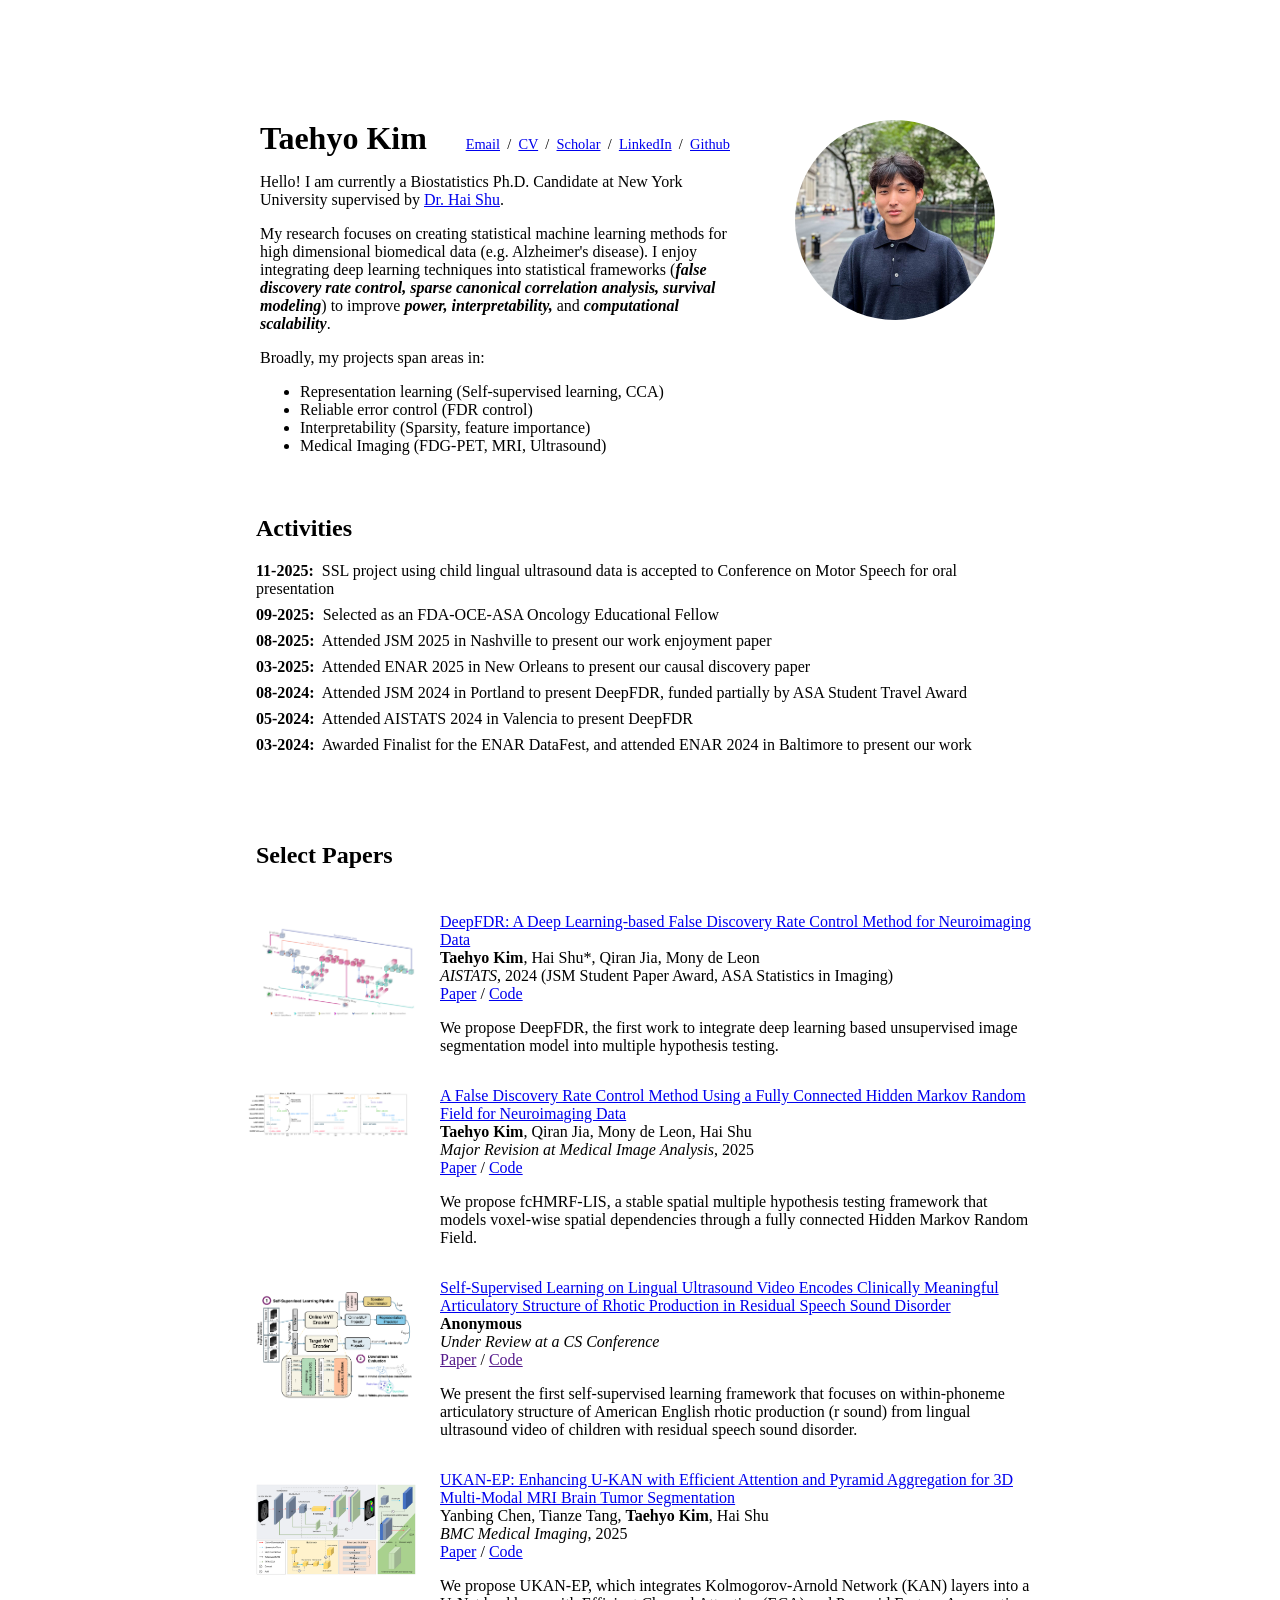
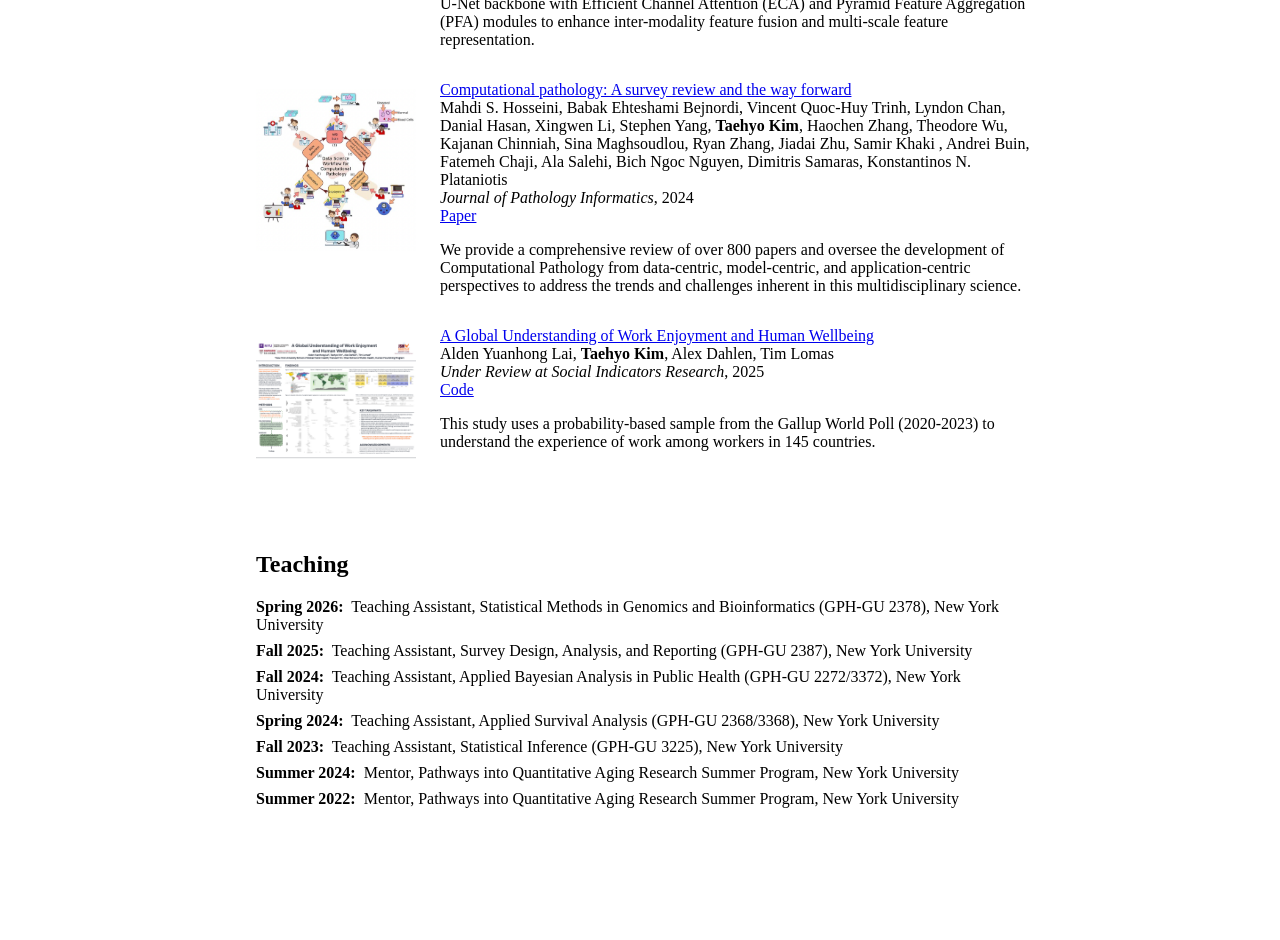
==== commit f710602f: "update" ====
--- a/index.html
+++ b/index.html
@@ -247,13 +247,13 @@
 </span>
         </a>
         <br>
-        <strong>Taehyo Kim</strong>, Amanda Eads, Brian McFee, Tara McAllister, Hai Shu
+        <strong>Anonymous</strong>
 				<br>
         <em>Under Review at a CS Conference</em>
         <br>
-        <a href="https://openreview.net/forum?id=77O8uV3KfR&noteId=77O8uV3KfR" target="_blank">Paper</a>
+        <a href="" target="_blank">Paper</a>
         /
-        <a href="https://openreview.net/forum?id=77O8uV3KfR&noteId=77O8uV3KfR" target="_blank">Code</a>
+        <a href="" target="_blank">Code</a>
         <p></p>
         <p>
         We present the first self-supervised learning framework that focuses on within-phoneme articulatory structure of American English rhotic production (r sound) from lingual ultrasound video of children with residual speech sound disorder.
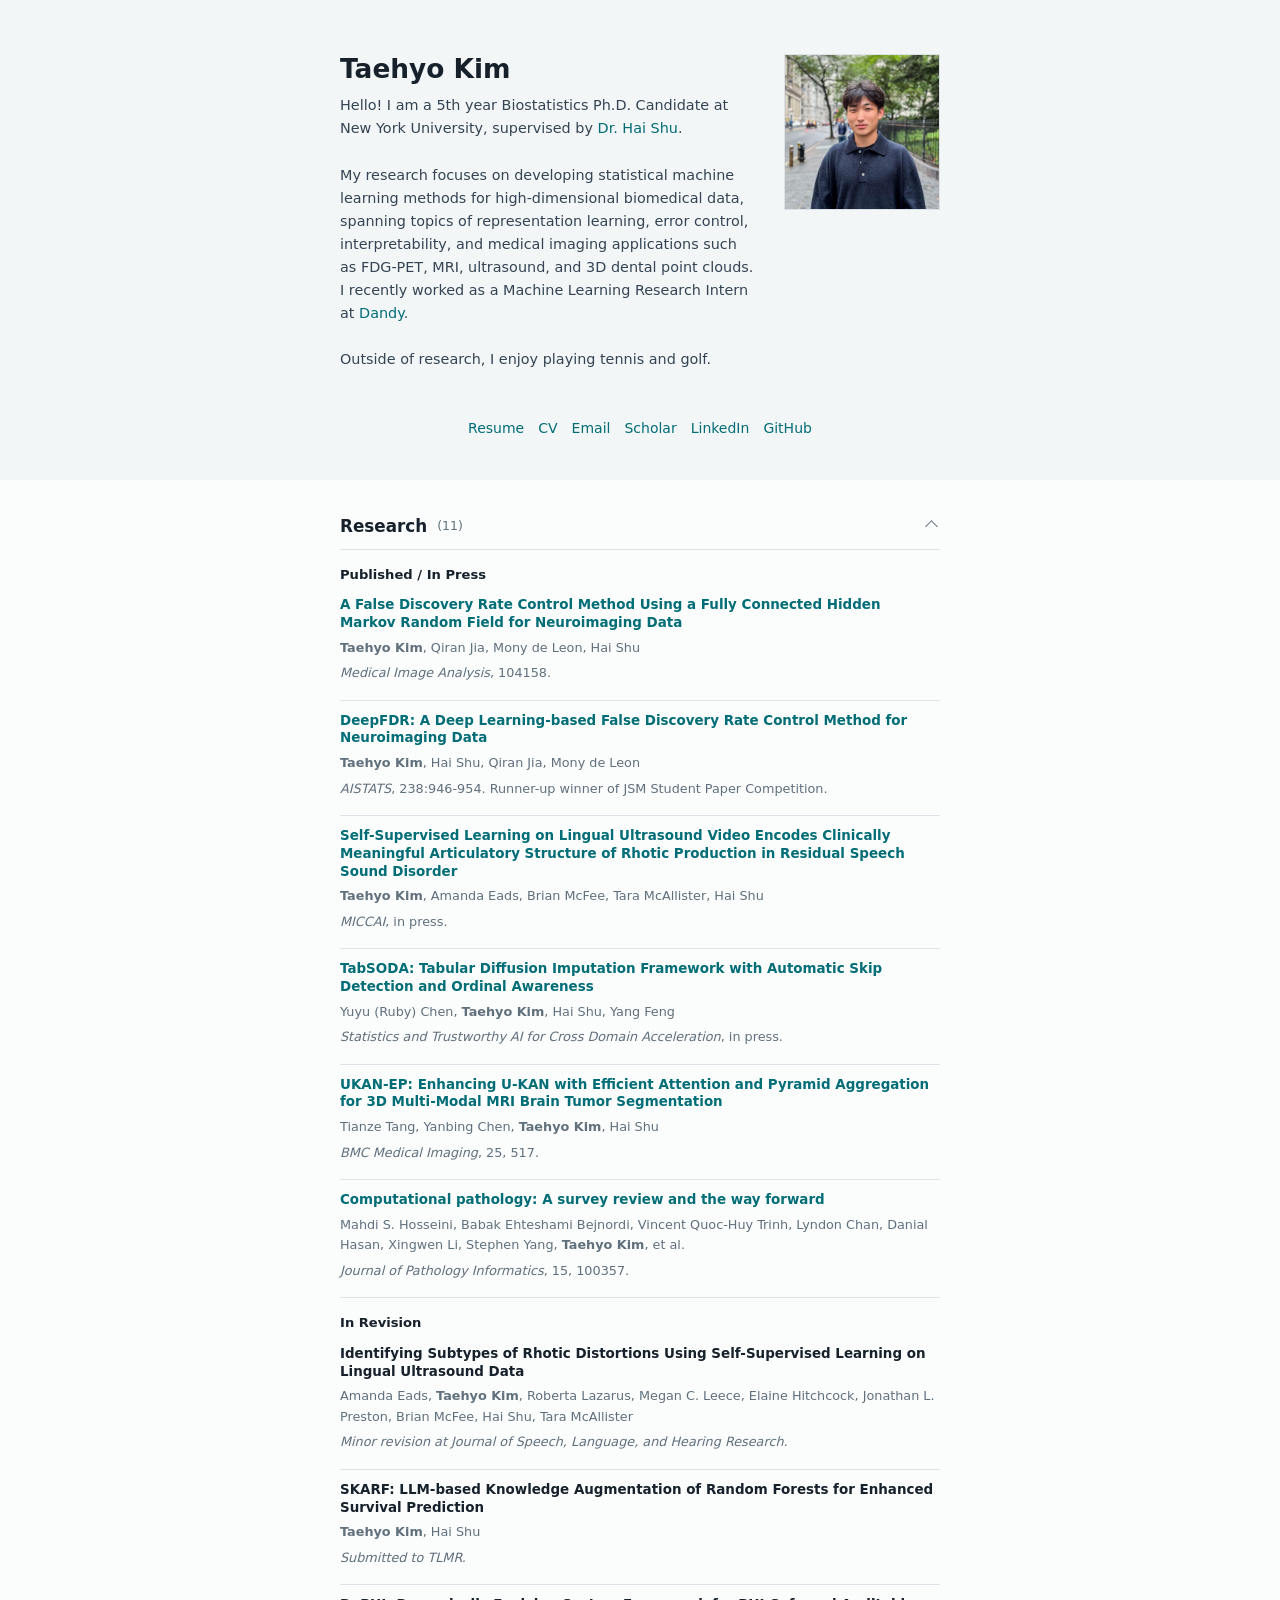
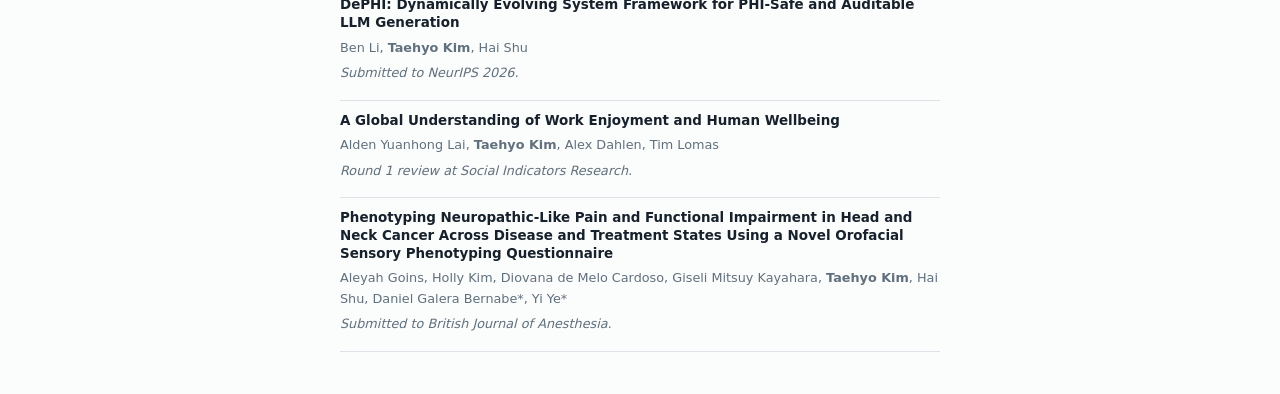
==== commit f5465fe4: "update" ====
--- a/index.html
+++ b/index.html
@@ -1,4473 +1,170 @@
-<!DOCTYPE HTML>
+<!DOCTYPE html>
 <html lang="en">
-  <head>
-    <meta http-equiv="Content-Type" content="text/html; charset=UTF-8">
+<head>
+  <meta charset="UTF-8">
+  <meta name="viewport" content="width=device-width, initial-scale=1">
+  <meta name="author" content="Taehyo Kim">
+  <meta name="description" content="Personal site of Taehyo Kim, Biostatistics PhD candidate at NYU.">
+  <meta name="google-site-verification" content="gtxyIahxTINn72zL7_meNoWeUD459p86e2S-iLXg86c">
+  <title>Taehyo Kim | Biostatistics PhD Candidate</title>
+  <link rel="shortcut icon" href="images/favicon/favicon.ico" type="image/x-icon">
+  <link rel="stylesheet" href="stylesheet.css">
+</head>
+<body>
+  <main>
+    <section class="home-intro section-shell">
+      <div class="intro-copy">
+        <h1>Taehyo Kim</h1>
+        <p class="lead">
+          Hello! I am a 5th year Biostatistics Ph.D. Candidate at New York University, supervised by
+          <a href="https://wp.nyu.edu/haishu/" target="_blank" rel="noopener">Dr. Hai Shu</a>.
+          <br><br>
+          My research focuses on developing statistical machine learning methods for high-dimensional biomedical data,
+          spanning topics of representation learning, error control, interpretability, and medical imaging applications
+          such as FDG-PET, MRI, ultrasound, and 3D dental point clouds.
+          I recently worked as a Machine Learning Research Intern at <a href="https://www.meetdandy.com" target="_blank" rel="noopener">Dandy</a>.
+          <br><br>
+          Outside of research, I enjoy playing tennis and golf.
+        </p>
+      </div>
+      <img src="images/tae.jpeg" alt="Portrait of Taehyo Kim" class="profile-photo">
+      <div class="contact-row profile-links" aria-label="Profile links">
+        <a href="data/Resume.pdf" target="_blank" rel="noopener">Resume</a>
+        <a href="data/CV.pdf" target="_blank" rel="noopener">CV</a>
+        <a href="mailto:tk2737@nyu.edu">Email</a>
+        <a href="https://scholar.google.com/citations?user=l5VHECQAAAAJ&amp;hl=en&amp;oi=ao" target="_blank" rel="noopener">Scholar</a>
+        <a href="https://www.linkedin.com/in/kimtae55/" target="_blank" rel="noopener">LinkedIn</a>
+        <a href="https://github.com/kimtae55" target="_blank" rel="noopener">GitHub</a>
+      </div>
+    </section>
 
-    <title>Taehyo Kim – PhD Candidate | NYU Biostatistics</title>
-    <meta name="description"
-        content="Personal site of Taehyo Kim, Biostatistics PhD candidate at NYU">
+    <section id="papers" class="papers-section">
+      <details class="papers-disclosure" open>
+        <summary>
+          <span class="summary-title">Research</span>
+          <span class="paper-count">11</span>
+          <span class="toggle-label" aria-hidden="true"></span>
+        </summary>
+        <div class="paper-list">
+          <h3 class="paper-group-title">Published / In Press</h3>
 
+          <article class="paper-card featured-paper">
+            <div class="paper-body">
+              <h2>
+                <a href="https://www.sciencedirect.com/science/article/pii/S1361841526002276" target="_blank" rel="noopener">
+                  A False Discovery Rate Control Method Using a Fully Connected Hidden Markov Random Field for Neuroimaging Data
+                </a>
+              </h2>
+              <p><strong>Taehyo Kim</strong>, Qiran Jia, Mony de Leon, Hai Shu</p>
+              <p><em>Medical Image Analysis</em>, 104158.</p>
+            </div>
+          </article>
 
-    <style>
-      @media (max-width: 600px) { 
-        .profile-flex {
-          flex-direction: column !important;
-          align-items: center !important;
-          text-align: center;
-        }
-      } 
-      .container {
-        display: flex;
-        justify-content: space-between;
-        align-items: flex-start;
-        gap: 40px;
-        flex-wrap: nowrap;
-        padding: 2.5%;
-      }
+          <article class="paper-card">
+            <div class="paper-body">
+              <h2>
+                <a href="https://proceedings.mlr.press/v238/kim24b.html" target="_blank" rel="noopener">
+                  DeepFDR: A Deep Learning-based False Discovery Rate Control Method for Neuroimaging Data
+                </a>
+              </h2>
+              <p><strong>Taehyo Kim</strong>, Hai Shu, Qiran Jia, Mony de Leon</p>
+              <p><em>AISTATS</em>, 238:946-954. Runner-up winner of JSM Student Paper Competition.</p>
+            </div>
+          </article>
 
-      .left-content {
-        flex: 1 1 60%;
-        max-width: 63%;
-      }
+          <article class="paper-card">
+            <div class="paper-body">
+              <h2>
+                <a href="https://openreview.net/forum?id=77O8uV3KfR" target="_blank" rel="noopener">
+                  Self-Supervised Learning on Lingual Ultrasound Video Encodes Clinically Meaningful Articulatory Structure of Rhotic Production in Residual Speech Sound Disorder
+                </a>
+              </h2>
+              <p><strong>Taehyo Kim</strong>, Amanda Eads, Brian McFee, Tara McAllister, Hai Shu</p>
+              <p><em>MICCAI</em>, in press.</p>
+            </div>
+          </article>
 
-      .right-image {
-        flex: 0 0 220px;
-        max-width: 250px;
-      }
+          <article class="paper-card">
+            <div class="paper-body">
+              <h2>
+                <a href="https://arxiv.org/abs/2606.05361" target="_blank" rel="noopener">
+                  TabSODA: Tabular Diffusion Imputation Framework with Automatic Skip Detection and Ordinal Awareness
+                </a>
+              </h2>
+              <p>Yuyu (Ruby) Chen, <strong>Taehyo Kim</strong>, Hai Shu, Yang Feng</p>
+              <p><em>Statistics and Trustworthy AI for Cross Domain Acceleration</em>, in press.</p>
+            </div>
+          </article>
 
-      @media (max-width: 600px) {
+          <article class="paper-card">
+            <div class="paper-body">
+              <h2>
+                <a href="https://arxiv.org/abs/2408.00273" target="_blank" rel="noopener">
+                  UKAN-EP: Enhancing U-KAN with Efficient Attention and Pyramid Aggregation for 3D Multi-Modal MRI Brain Tumor Segmentation
+                </a>
+              </h2>
+              <p>Tianze Tang, Yanbing Chen, <strong>Taehyo Kim</strong>, Hai Shu</p>
+              <p><em>BMC Medical Imaging</em>, 25, 517.</p>
+            </div>
+          </article>
 
-        /* 1 ─ tighten the container spacing */
-        .container {
-          flex-direction: column;      /* stack text above image (or use column-reverse) */
-          align-items: center;
-          text-align: center;
+          <article class="paper-card">
+            <div class="paper-body">
+              <h2>
+                <a href="https://www.sciencedirect.com/science/article/pii/S2153353923001712" target="_blank" rel="noopener">
+                  Computational pathology: A survey review and the way forward
+                </a>
+              </h2>
+              <p>Mahdi S. Hosseini, Babak Ehteshami Bejnordi, Vincent Quoc-Huy Trinh, Lyndon Chan, Danial Hasan, Xingwen Li, Stephen Yang, <strong>Taehyo Kim</strong>, et al.</p>
+              <p><em>Journal of Pathology Informatics</em>, 15, 100357.</p>
+            </div>
+          </article>
 
-          /* replace the original 40 px row gap with ~12 px */
-          row-gap: 0.75rem;
-          column-gap: 0;               /* horizontal gap irrelevant in single column */
-        }
+          <h3 class="paper-group-title submitted-title">In Revision</h3>
 
-        /* 2 ─ let both blocks fill full width */
-        .left-content,
-        .right-image {
-          flex: 1 1 100%;
-          max-width: 100%;
-        }
+          <article class="paper-card">
+            <div class="paper-body">
+              <h2>Identifying Subtypes of Rhotic Distortions Using Self-Supervised Learning on Lingual Ultrasound Data</h2>
+              <p>Amanda Eads, <strong>Taehyo Kim</strong>, Roberta Lazarus, Megan C. Leece, Elaine Hitchcock, Jonathan L. Preston, Brian McFee, Hai Shu, Tara McAllister</p>
+              <p><em>Minor revision at Journal of Speech, Language, and Hearing Research.</em></p>
+            </div>
+          </article>
 
-        /* 3 ─ shrink the image itself */
-        .right-image img {
-          width: 65%;                  /* adjust 45-80 % to taste */
-          height: auto;
-        }
-      }
-    </style>
+          <article class="paper-card">
+            <div class="paper-body">
+              <h2>SKARF: LLM-based Knowledge Augmentation of Random Forests for Enhanced Survival Prediction</h2>
+              <p><strong>Taehyo Kim</strong>, Hai Shu</p>
+              <p><em>Submitted to TLMR.</em></p>
+            </div>
+          </article>
 
-    <meta name="author" content="Taehyo Kim">
-    <meta name="viewport" content="width=device-width, initial-scale=1">
-    <meta name="google-site-verification" content="gtxyIahxTINn72zL7_meNoWeUD459p86e2S-iLXg86c" />
-    <link rel="shortcut icon" href="images/favicon/favicon.ico" type="image/x-icon">
-    <link rel="stylesheet" type="text/css" href="stylesheet.css">
-    
-  </head>
+          <article class="paper-card">
+            <div class="paper-body">
+              <h2>DePHI: Dynamically Evolving System Framework for PHI-Safe and Auditable LLM Generation</h2>
+              <p>Ben Li, <strong>Taehyo Kim</strong>, Hai Shu</p>
+              <p><em>Submitted to NeurIPS 2026.</em></p>
+            </div>
+          </article>
 
-<body>
-  <div style="margin-top: 100px; margin-bottom: 100px;">
-  <table style="margin-top: 100px; width:100%; max-width:800px; border:0; border-spacing:0; border-collapse:separate; margin:auto;">
-    <tbody>
-      <tr style="padding:0px">
-        <td style="padding:0px">
+          <article class="paper-card">
+            <div class="paper-body">
+              <h2>A Global Understanding of Work Enjoyment and Human Wellbeing</h2>
+              <p>Alden Yuanhong Lai, <strong>Taehyo Kim</strong>, Alex Dahlen, Tim Lomas</p>
+              <p><em>Round 1 review at Social Indicators Research.</em></p>
+            </div>
+          </article>
 
-          <!-- Responsive flex container inside centered table -->
-          <div class="profile-flex" style="display: flex; flex-wrap: wrap; gap: 40px; padding: 2.5%; justify-content: space-between; align-items: flex-start; margin-bottom: 0;">            <!-- Text block -->
-            <div style="flex: 1 1 300px; max-width: 100%;">
-              <div style="display: flex; justify-content: space-between; align-items: baseline; gap: 20px; flex-wrap: wrap;">
-                <h1 style="margin: 0;">Taehyo Kim</h1>
-                <div style="font-size: 0.9em;">
-                  <a href="mailto:tk2737@nyu.edu" target="_blank">Email</a> &nbsp;/&nbsp;
-                  <a href="data/Taehyo Kim CV.pdf" target="_blank">CV</a> &nbsp;/&nbsp;
-                  <a href="https://scholar.google.com/citations?user=l5VHECQAAAAJ&hl=en&oi=ao" target="_blank">Scholar</a> &nbsp;/&nbsp;
-                  <a href="https://www.linkedin.com/in/kimtae55/" target="_blank">LinkedIn</a> &nbsp;/&nbsp;
-                  <a href="https://github.com/kimtae55" target="_blank">Github</a>
-                </div>
-              </div>
+          <article class="paper-card">
+            <div class="paper-body">
+              <h2>Phenotyping Neuropathic-Like Pain and Functional Impairment in Head and Neck Cancer Across Disease and Treatment States Using a Novel Orofacial Sensory Phenotyping Questionnaire</h2>
+              <p>Aleyah Goins, Holly Kim, Diovana de Melo Cardoso, Giseli Mitsuy Kayahara, <strong>Taehyo Kim</strong>, Hai Shu, Daniel Galera Bernabe*, Yi Ye*</p>
+              <p><em>Submitted to British Journal of Anesthesia.</em></p>
+            </div>
+          </article>
+        </div>
+      </details>
+    </section>
+  </main>
 
-              <p>Hello! I am currently a Biostatistics Ph.D. Candidate at New York University supervised by 
-                <a href="https://wp.nyu.edu/haishu/" target="_blank">Dr. Hai Shu</a>. 
-              </p>
-              <p>
-                My research focuses on creating statistical machine learning methods for high dimensional biomedical data (e.g. Alzheimer's disease). I enjoy integrating deep learning techniques into statistical frameworks (<em><b>false discovery rate control, sparse canonical correlation analysis, survival modeling</b></em>) to improve <em><b>power, interpretability, </b></em> and <em><b>computational scalability</b></em>.
-              </p>
-              <p>Broadly, my projects span areas in:
-              <ul>
-                <li>Representation learning (Self-supervised learning, CCA)</li>
-                <li>Reliable error control (FDR control)</li>
-                <li>Interpretability (Sparsity, feature importance)</li>
-                <li>Medical Imaging (FDG-PET, MRI, Ultrasound)</li>
-              </ul>
-              </p>
-            </div>
-
-                        <!-- Image block (first for mobile stacking) -->
-            <div style="flex: 1 1 200px; max-width: 250px; text-align: center;">
-              <a href="blog.html" target="_blank">
-                <img src="images/tae.jpeg" alt="profile photo"
-                    style="width: 80%; max-width: 200px; object-fit: cover; border-radius: 50%;" class="hoverZoomLink">
-              </a>
-            </div>
-          </div>
-
-
-          <table style="width:100%;border:0px;border-spacing:0px;border-collapse:separate;margin-right:auto;margin-left:auto;"><tbody>
-              <tr>
-              <td style="padding:16px;width:100%;vertical-align:middle">
-                <h2 style="font-weight: bold; margin-top: 8px;">Activities</h2>
-                <ul style="list-style:none;padding-left:0;">
-                  <li style="margin-bottom:8px;"><strong>11-2025:</strong>&nbsp;&nbsp;SSL project using child lingual ultrasound data is accepted to Conference on Motor Speech for oral presentation</li>
-                  <li style="margin-bottom:8px;"><strong>09-2025:</strong>&nbsp;&nbsp;Selected as an FDA-OCE-ASA Oncology Educational Fellow</li>
-                  <li style="margin-bottom:8px;"><strong>08-2025:</strong>&nbsp;&nbsp;Attended JSM 2025 in Nashville to present our work enjoyment paper</li>
-                  <li style="margin-bottom:8px;"><strong>03-2025:</strong>&nbsp;&nbsp;Attended ENAR 2025 in New Orleans to present our causal discovery paper</li>
-                  <li style="margin-bottom:8px;"><strong>08-2024:</strong>&nbsp;&nbsp;Attended JSM 2024 in Portland to present DeepFDR, funded partially by ASA Student Travel Award</li>
-                  <li style="margin-bottom:8px;"><strong>05-2024:</strong>&nbsp;&nbsp;Attended AISTATS 2024 in Valencia to present DeepFDR</li>
-                  <li style="margin-bottom:8px;"><strong>03-2024:</strong>&nbsp;&nbsp;Awarded Finalist for the ENAR DataFest, and attended ENAR 2024 in Baltimore to present our work</li>
-
-              </td>
-            </tr>
-          </tbody></table>
-
-          <table style="margin-top: 20px; width:100%;border:0px;border-spacing:0px;border-collapse:separate;margin-right:auto;margin-left:auto;"><tbody>
-              <tr>
-              <td style="padding:16px;width:100%;vertical-align:middle">
-                <h2 style="font-weight: bold;">Select Papers</h2>
-              </td>
-            </tr>
-          </tbody></table>
-          <table style="width:100%;border:0px;border-spacing:0px;border-collapse:separate;margin-right:auto;margin-left:auto;"><tbody>
-
-
-    <!-- DeepFDR -->
-    <tr onmouseout="ksalsa_stop()" onmouseover="ksalsa_start()">
-      <td style="padding:16px;width:20%;vertical-align:top">
-        <div class="one" style="width: 160px; display: flex;  flex-direction: column;">
-          <img src='images/wnet.png' width=100% style="margin-top: 5px;">
-        </div>
-        <script type="text/javascript">
-          function ksalsa_start() {
-            document.getElementById('ksalsa_image').style.opacity = "1";
-          }
-
-          function ksalsa_stop() {
-            document.getElementById('ksalsa_image').style.opacity = "0";
-          }
-          ksalsa_stop()
-        </script>
-      </td>
-      <td style="padding:8px;width:80%;vertical-align:middle">
-        <a href="https://proceedings.mlr.press/v238/kim24b.html" target="_blank">
-			<span class="papertitle">DeepFDR: A Deep Learning-based False Discovery Rate Control Method for Neuroimaging Data
-</span>
-        </a>
-        <br>
-				<strong>Taehyo Kim</strong>,
-        Hai Shu*,
-        Qiran Jia,
-        Mony de Leon
-				<br>
-        <em>AISTATS</em>, 2024 (JSM Student Paper Award, ASA Statistics in Imaging)
-        <br>
-        <a href="https://proceedings.mlr.press/v238/kim24b.html" target="_blank">Paper</a>
-        /
-        <a href="https://github.com/kimtae55/DeepFDR" target="_blank">Code</a>
-        <p></p>
-        <p>
-          We propose DeepFDR, the first work to integrate deep learning based unsupervised image segmentation model into multiple hypothesis testing.
-      </td>
-    </tr>
-
-    <!-- fcHMRF-LIS -->
-    <tr onmouseout="random_stop()" onmouseover="random_start()">
-      <td style="padding:8px;width:20%;vertical-align: top;">
-        <div class="one" style="width: 160px; display: flex; flex-direction: column;">
-          <img src='images/hmrf.png' width=100% style="margin-top: 5px;">
-        </div>
-        <script type="text/javascript">
-          function random_start() {
-            document.getElementById('random_image').style.opacity = "1";
-          }
-
-          function random_stop() {
-            document.getElementById('random_image').style.opacity = "0";
-          }
-          random_stop()
-        </script>
-      </td>
-      <td style="padding:8px;width:80%;vertical-align:middle">
-        <a href="https://arxiv.org/abs/2505.20688" target="_blank">
-			<span class="papertitle">A False Discovery Rate Control Method Using a Fully Connected Hidden Markov Random Field for Neuroimaging Data
-</span>
-        </a>
-        <br>
-				<strong>Taehyo Kim</strong>,
-        Qiran Jia,
-        Mony de Leon,
-        Hai Shu
-				<br>
-        <em>Major Revision at Medical Image Analysis</em>, 2025
-        <br>
-        <a href="https://arxiv.org/abs/2505.20688" target="_blank">Paper</a>
-        /
-        <a href="https://github.com/kimtae55/fcHMRF-LIS" target="_blank">Code</a>
-        <p></p>
-        <p>
-          We propose fcHMRF-LIS, a stable spatial multiple hypothesis testing framework that models voxel-wise spatial dependencies through a fully connected Hidden Markov Random Field.
-        </p>
-      </td>
-    </tr>
-
-    <!-- ultrasound -->
-    <tr onmouseout="learning_stop()" onmouseover="learning_start()">
-      <td style="padding:16px;width:20%;vertical-align:top">
-        <div class="one" style="width: 160px; height: 120px; display: flex;  flex-direction: column;">
-          <img src="images/ultrasound.png" width="100%" style="margin-top: 5px;">
-        </div>
-        <script type="text/javascript">
-          function learning_start() {
-            document.getElementById('learning_image').style.opacity = "1";
-          }
-
-          function learning_stop() {
-            document.getElementById('learning_image').style.opacity = "0";
-          }
-          learning_stop()
-        </script>
-      </td>
-      <td style="padding:8px;width:80%;vertical-align:middle">
-        <a href="https://openreview.net/forum?id=77O8uV3KfR&noteId=77O8uV3KfR" target="_blank">
-			<span class="papertitle">Self-Supervised Learning on Lingual Ultrasound Video Encodes Clinically Meaningful Articulatory Structure of Rhotic Production in Residual Speech Sound Disorder
-</span>
-        </a>
-        <br>
-        <strong>Anonymous</strong>
-				<br>
-        <em>Under Review at a CS Conference</em>
-        <br>
-        <a href="" target="_blank">Paper</a>
-        /
-        <a href="" target="_blank">Code</a>
-        <p></p>
-        <p>
-        We present the first self-supervised learning framework that focuses on within-phoneme articulatory structure of American English rhotic production (r sound) from lingual ultrasound video of children with residual speech sound disorder.
-        </p>
-      </td>
-    </tr>
-  
-
-    <!-- Ukan-EP -->
-    <tr onmouseout="sage_stop()" onmouseover="sage_start()">
-      <td style="padding:16px;width:20%;vertical-align: top;">
-        <div class="one" style="width: 160px; display: flex;  flex-direction: column;">
-          <img src='images/ukan.png' width=100% style="margin-top: 5px;">
-        </div>
-        <script type="text/javascript">
-          function sage_start() {
-            document.getElementById('sage_image').style.opacity = "1";
-          }
-
-          function sage_stop() {
-            document.getElementById('sage_image').style.opacity = "0";
-          }
-          sage_stop()
-        </script>
-      </td>
-      <td style="padding:8px;width:80%;vertical-align:middle">
-        <a href="https://arxiv.org/abs/2408.00273" target="_blank">
-			<span class="papertitle">UKAN-EP: Enhancing U-KAN with Efficient Attention and Pyramid Aggregation for 3D Multi-Modal MRI Brain Tumor Segmentation
-</span>
-        </a>
-        <br>
-        Yanbing Chen, Tianze Tang, <strong>Taehyo Kim</strong>, Hai Shu
-				<br>
-        <em>BMC Medical Imaging</em>, 2025
-        <br>
-        <a href="https://bmcmedimaging.biomedcentral.com/articles/10.1186/s12880-025-02053-w" target="_blank">Paper</a>
-        /
-        <a href="https://github.com/TianzeTang0504/UKAN-EP" target="_blank">Code</a>
-        <p></p>
-        <p>
-          We propose UKAN-EP, which integrates Kolmogorov-Arnold Network (KAN) layers into a U-Net backbone with Efficient Channel Attention (ECA) and Pyramid Feature Aggregation (PFA) modules to enhance inter-modality feature fusion and multi-scale feature representation.
-        </p>
-      </td>
-    </tr>
-
-        <!-- CPATH -->
-    <tr onmouseout="learning_stop()" onmouseover="learning_start()">
-      <td style="padding:16px;width:20%;vertical-align:top">
-        <div class="one" style="width: 160px; display: flex;  flex-direction: column;">
-          <img src='images/cpath.png' width=100% style="margin-top: 0px;">
-        </div>
-        <script type="text/javascript">
-          function learning_start() {
-            document.getElementById('learning_image').style.opacity = "1";
-          }
-
-          function learning_stop() {
-            document.getElementById('learning_image').style.opacity = "0";
-          }
-          learning_stop()
-        </script>
-      </td>
-      <td style="padding:8px;width:80%;vertical-align:middle">
-        <a href="https://www.sciencedirect.com/science/article/pii/S2153353923001712" target="_blank">
-			<span class="papertitle">Computational pathology: A survey review and the way forward
-</span>
-        </a>
-        <br>
-        Mahdi S. Hosseini, Babak Ehteshami Bejnordi, Vincent Quoc-Huy Trinh,
-        Lyndon Chan, Danial Hasan, Xingwen Li, Stephen Yang, <strong>Taehyo Kim</strong>, 
-        Haochen Zhang, Theodore Wu, Kajanan Chinniah, Sina Maghsoudlou, 
-        Ryan Zhang, Jiadai Zhu, Samir Khaki , Andrei Buin, Fatemeh Chaji, Ala Salehi, 
-        Bich Ngoc Nguyen, Dimitris Samaras, Konstantinos N. Plataniotis
-				<br>
-        <em>Journal of Pathology Informatics</em>, 2024
-        <br>
-        <a href="https://www.sciencedirect.com/science/article/pii/S2153353923001712" target="_blank">Paper</a>
-        <p></p>
-        <p>
-          We provide a comprehensive review of over 800 papers and oversee the development of Computational Pathology from data-centric, model-centric, and application-centric perspectives to address the trends and challenges inherent in this multidisciplinary science.
-        </p>
-      </td>
-    </tr>
-
-    <!-- work enjoyment -->
-    <tr onmouseout="learning_stop()" onmouseover="learning_start()">
-      <td style="padding:16px;width:20%;vertical-align:top">
-        <div class="one" style="width: 160px; height: 120px; display: flex;  flex-direction: column;">
-          <img src="images/jsm2025.png" width="100%" style="margin-top: 5px;">
-        </div>
-        <script type="text/javascript">
-          function learning_start() {
-            document.getElementById('learning_image').style.opacity = "1";
-          }
-
-          function learning_stop() {
-            document.getElementById('learning_image').style.opacity = "0";
-          }
-          learning_stop()
-        </script>
-      </td>
-      <td style="padding:8px;width:80%;vertical-align:middle">
-        <a href="https://github.com/kimtae55/Gallup-Global-Work-Enjoyment" target="_blank">
-			<span class="papertitle">A Global Understanding of Work Enjoyment and Human Wellbeing
-</span>
-        </a>
-        <br>
-        Alden Yuanhong Lai, <strong>Taehyo Kim</strong>, Alex Dahlen, Tim Lomas
-				<br>
-        <em>Under Review at Social Indicators Research</em>, 2025
-        <br>
-        <a href="https://github.com/kimtae55/Gallup-Global-Work-Enjoyment" target="_blank">Code</a>
-        <p></p>
-        <p>
-          This study uses a probability-based sample from the Gallup World Poll (2020-2023) to understand the experience of work among workers in 145 countries.
-        </p>
-      </td>
-    </tr>
-
-  
-
-
-
-    <table style="margin-top: 40px;width:100%;border:0px;border-spacing:0px;border-collapse:separate;margin-right:auto;margin-left:auto;"><tbody>
-        <tr>
-        <td style="padding:16px;width:100%;vertical-align:middle">
-          <h2 style="font-weight: bold;">Teaching</h2>
-          <ul style="list-style:none;padding-left:0;">
-            <li style="margin-bottom:8px;"><strong>Spring 2026:</strong>&nbsp;&nbsp;Teaching Assistant, Statistical Methods in Genomics and Bioinformatics (GPH-GU 2378), New York University</li> 
-            <li style="margin-bottom:8px;"><strong>Fall 2025:</strong>&nbsp;&nbsp;Teaching Assistant, Survey Design, Analysis, and Reporting (GPH-GU 2387), New York University</li>
-            <li style="margin-bottom:8px;"><strong>Fall 2024:</strong>&nbsp;&nbsp;Teaching Assistant, Applied Bayesian Analysis in Public Health (GPH-GU 2272/3372), New York University</li>
-            <li style="margin-bottom:8px;"><strong>Spring 2024:</strong>&nbsp;&nbsp;Teaching Assistant, Applied Survival Analysis (GPH-GU 2368/3368), New York University</li>
-            <li style="margin-bottom:8px;"><strong>Fall 2023:</strong>&nbsp;&nbsp;Teaching Assistant, Statistical Inference (GPH-GU 3225), New York University</li>
-            <li style="margin-bottom:8px;"><strong>Summer 2024:</strong>&nbsp;&nbsp;Mentor, Pathways into Quantitative Aging Research Summer Program, New York University</li>
-            <li style="margin-bottom:8px;"><strong>Summer 2022:</strong>&nbsp;&nbsp;Mentor, Pathways into Quantitative Aging Research Summer Program, New York University</li>
-        </td>
-      </tr>
-    </tbody></table>
-
-  </td>
-</tr>
-</table>
-</div>
 </body>
 </html>
-
-    <!-- <tr onmouseout="cat3d_stop()" onmouseover="cat3d_start()" bgcolor="#ffffd0">
-      <td style="padding:16px;width:20%;vertical-align:middle">
-        <div class="one">
-          <div class="two" id='cat3d_image'><video  width=100% height=100% muted autoplay loop>
-          <source src="images/cat3d.mp4" type="video/mp4">
-          Your browser does not support the video tag.
-          </video></div>
-          <img src='images/cat3d.jpg' width="160">
-        </div>
-        <script type="text/javascript">
-          function cat3d_start() {
-            document.getElementById('cat3d_image').style.opacity = "1";
-          }
-
-          function cat3d_stop() {
-            document.getElementById('cat3d_image').style.opacity = "0";
-          }
-          cat3d_stop()
-        </script>
-      </td>
-      <td style="padding:8px;width:80%;vertical-align:middle">
-        <a href="https://cat3d.github.io/">
-			<span class="papertitle">CAT3D: Create Anything in 3D with Multi-View Diffusion Models
-</span>
-        </a>
-        <br>
-				<a href="https://ruiqigao.github.io/">Ruiqi Gao</a>*,
-        <a href="https://holynski.org/">Aleksander Holynski</a>*, 
-        <a href="https://henzler.github.io/">Philipp Henzler</a>,
-        <a href="https://github.com/ArthurBrussee">Arthur Brussee</a>, 
-				<a href="http://ricardomartinbrualla.com/">Ricardo Martin Brualla</a>, 
-        <a href="https://pratulsrinivasan.github.io/">Pratul P. Srinivasan</a>,
-				<strong>Jonathan T. Barron</strong>,
-        <a href="https://poolio.github.io/">Ben Poole</a>*
-
-        <br>
-        <em>NeurIPS</em>, 2024 &nbsp <font color="red"><strong>(Oral Presentation)</strong></font>
-        <br>
-        <a href="https://cat3d.github.io/">project page</a>
-        /
-        <a href="https://arxiv.org/abs/2405.10314">arXiv</a>
-        <p></p>
-        <p>
-				A single model built around diffusion and NeRF that does text-to-3D, image-to-3D, and few-view reconstruction, trains in 1 minute, and renders at 60FPS in a browser.
-        </p>
-      </td>
-    </tr>
-
-
-    <tr onmouseout="nerfcasting_stop()" onmouseover="nerfcasting_start()">
-      <td style="padding:16px;width:20%;vertical-align:middle">
-        <div class="one">
-          <div class="two" id='nerfcasting_image'><video  width=100% muted autoplay loop>
-          <source src="images/nerfcasting.mp4" type="video/mp4">
-          Your browser does not support the video tag.
-          </video></div>
-          <img src='images/nerfcasting.jpg' width=100%>
-        </div>
-        <script type="text/javascript">
-          function nerfcasting_start() {
-            document.getElementById('nerfcasting_image').style.opacity = "1";
-          }
-
-          function nerfcasting_stop() {
-            document.getElementById('nerfcasting_image').style.opacity = "0";
-          }
-          nerfcasting_stop()
-        </script>
-      </td>
-      <td style="padding:8px;width:80%;vertical-align:middle">
-        <a href="https://nerf-casting.github.io/">
-          <span class="papertitle">NeRF-Casting: Improved View-Dependent Appearance with Consistent Reflections</span>
-        </a>
-        <br>
-				
-        <a href="https://dorverbin.github.io/">Dor Verbin</a>,
-        <a href="https://pratulsrinivasan.github.io/">Pratul Srinivasan</a>,
-				<a href="https://phogzone.com/">Peter Hedman</a>,
-				<a href="https://benattal.github.io/">Benjamin Attal</a>, <br>
-				<a href="https://bmild.github.io/">Ben Mildenhall</a>,
-				<a href="https://szeliski.org/RichardSzeliski.htm">Richard Szeliski</a>,
-				<strong>Jonathan T. Barron</strong>
-        <br>
-        <em>SIGGRAPH Asia</em>, 2024
-        <br>
-        <a href="https://nerf-casting.github.io/">project page</a>
-        /
-        <a href="https://arxiv.org/abs/2405.14871">arXiv</a>
-        <p></p>
-        <p>
-        Carefully casting reflection rays lets us synthesize photorealistic specularities in real-world scenes.
-        </p>
-      </td>
-    </tr>
-
-
-    <tr onmouseout="flash_cache_stop()" onmouseover="flash_cache_start()">
-      <td style="padding:16px;width:20%;vertical-align:middle">
-        <div class="one">
-          <div class="two" id='flash_cache_image'><video  width=100% muted autoplay loop>
-          <source src="images/flash_cache.mp4" type="video/mp4">
-          Your browser does not support the video tag.
-          </video></div>
-          <img src='images/flash_cache.jpg' width=100%>
-        </div>
-        <script type="text/javascript">
-          function flash_cache_start() {
-            document.getElementById('flash_cache_image').style.opacity = "1";
-          }
-
-          function flash_cache_stop() {
-            document.getElementById('flash_cache_image').style.opacity = "0";
-          }
-          flash_cache_stop()
-        </script>
-      </td>
-      <td style="padding:8px;width:80%;vertical-align:middle">
-        <a href="https://benattal.github.io/flash-cache/">
-          <span class="papertitle">Flash Cache: Reducing Bias in Radiance Cache Based Inverse Rendering</span>
-        </a>
-        <br>
-				<a href="https://benattal.github.io/">Benjamin Attal</a>,
-        <a href="https://dorverbin.github.io/">Dor Verbin</a>,
-        <a href="https://bmild.github.io/">Ben Mildenhall</a>,
-        <a href="https://phogzone.com/">Peter Hedman</a>, <br>
-				<strong>Jonathan T. Barron</strong>,
-        <a href="https://www.cs.cmu.edu/~motoole2/">Matthew O'Toole</a>,
-        <a href="https://pratulsrinivasan.github.io/">Pratul P. Srinivasan</a>
-        <br>
-        <em>ECCV</em>, 2024 &nbsp <font color="red"><strong>(Oral Presentation)</strong></font>
-        <br>
-        <a href="https://benattal.github.io/flash-cache/">project page</a>
-        /
-        <a href="TODO">arXiv</a>
-        <p></p>
-        <p>
-          A more physically-accurate inverse rendering system based on radiance caching for recovering geometry, materials, and lighting from RGB images of an object or scene.
-        </p>
-      </td>
-    </tr>
-
-
-
-    <tr onmouseout="nuvo_stop()" onmouseover="nuvo_start()">
-      <td style="padding:16px;width:20%;vertical-align:middle">
-        <div class="one">
-          <div class="two" id='nuvo_image'><video  width=100% muted autoplay loop>
-          <source src="images/nuvo.mp4" type="video/mp4">
-          Your browser does not support the video tag.
-          </video></div>
-          <img src='images/nuvo.jpg' width=100%>
-        </div>
-        <script type="text/javascript">
-          function nuvo_start() {
-            document.getElementById('nuvo_image').style.opacity = "1";
-          }
-
-          function nuvo_stop() {
-            document.getElementById('nuvo_image').style.opacity = "0";
-          }
-          nuvo_stop()
-        </script>
-      </td>
-      <td style="padding:8px;width:80%;vertical-align:middle">
-        <a href="https://pratulsrinivasan.github.io/nuvo/">
-          <span class="papertitle">Nuvo: Neural UV Mapping for Unruly 3D Representations</span>
-        </a>
-        <br>
-        <a href="https://pratulsrinivasan.github.io/">Pratul Srinivasan</a>,
-        <a href="http://stephangarbin.com/">Stephan J. Garbin</a>,
-        <a href="https://dorverbin.github.io/">Dor Verbin</a>,
-		<strong>Jonathan T. Barron</strong>,
-        <a href="https://bmild.github.io/">Ben Mildenhall</a>
-        <br>
-        <em>ECCV</em>, 2024
-        <br>
-        <a href="https://pratulsrinivasan.github.io/nuvo/">project page</a>
-        /
-        <a href="https://www.youtube.com/watch?v=hmJiOSTDQZI">video</a>
-        /
-        <a href="http://arxiv.org/abs/2312.05283">arXiv</a>
-        <p></p>
-        <p>
-        Neural fields let you recover editable UV mappings for the challenging geometries produced by NeRF-like models.
-        </p>
-      </td>
-    </tr>
-
-
-    <tr onmouseout="bog_stop()" onmouseover="bog_start()">
-      <td style="padding:16px;width:20%;vertical-align:middle">
-        <div class="one">
-          <div class="two" id='bog_image'><video  width=100% muted autoplay loop>
-          <source src="images/bog.jpg" type="video/mp4">
-          Your browser does not support the video tag.
-          </video></div>
-          <img src='images/bog.jpg' width=100%>
-        </div>
-        <script type="text/javascript">
-          function bog_start() {
-            document.getElementById('bog_image').style.opacity = "1";
-          }
-
-          function bog_stop() {
-            document.getElementById('bog_image').style.opacity = "0";
-          }
-          bog_stop()
-        </script>
-      </td>
-      <td style="padding:8px;width:80%;vertical-align:middle">
-        <a href="https://creiser.github.io/binary_opacity_grid/">
-          <span class="papertitle">Binary Opacity Grids: Capturing Fine Geometric Detail for Mesh-Based View Synthesis
-</span>
-        </a>
-        <br>
-				<a href="https://creiser.github.io/">Christian Reiser</a>,
-				<a href="http://stephangarbin.com/">Stephan J. Garbin</a>,
-				<a href="https://pratulsrinivasan.github.io/">Pratul Srinivasan</a>,
-				<a href="https://dorverbin.github.io/">Dor Verbin</a>,
-				<a href="https://szeliski.org/RichardSzeliski.htm">Richard Szeliski</a>,
-				<a href="https://bmild.github.io/">Ben Mildenhall</a>,
-				<strong>Jonathan T. Barron</strong>,
-				<a href="https://phogzone.com/">Peter Hedman</a>*,
-				<a href="https://www.cvlibs.net/">Andreas Geiger</a>*		
-        <br>
-        <em>SIGGRAPH</em>, 2024
-        <br>
-        <a href="https://creiser.github.io/binary_opacity_grid/">project page</a>
-        /
-        <a href="https://www.youtube.com/watch?v=2TPUmGRg8bM">video</a>
-        /
-        <a href="https://arxiv.org/abs/2402.12377">arXiv</a>
-        <p></p>
-        <p>
-        Applying anti-aliasing to a discrete opacity grid lets you render a hard representation into a soft image, and this enables highly-detailed mesh recovery.
-        </p>
-      </td>
-    </tr>
-
-    <tr onmouseout="smerf_stop()" onmouseover="smerf_start()">
-      <td style="padding:16px;width:20%;vertical-align:middle">
-        <div class="one">
-          <div class="two" id='smerf_image'><video  width=100% muted autoplay loop>
-          <source src="images/smerf.mp4" type="video/mp4">
-          Your browser does not support the video tag.
-          </video></div>
-          <img src='images/smerf.jpg' width=100%>
-        </div>
-        <script type="text/javascript">
-          function smerf_start() {
-            document.getElementById('smerf_image').style.opacity = "1";
-          }
-
-          function smerf_stop() {
-            document.getElementById('smerf_image').style.opacity = "0";
-          }
-          smerf_stop()
-        </script>
-      </td>
-      <td style="padding:8px;width:80%;vertical-align:middle">
-        <a href="https://smerf-3d.github.io/">
-          <span class="papertitle">SMERF: Streamable Memory Efficient Radiance Fields for Real-Time Large-Scene Exploration</span>
-        </a>
-        <br>
-		<a href="http://www.stronglyconvex.com/about.html">Daniel Duckworth*</a>,
-		<a href="https://phogzone.com/">Peter Hedman*</a>,
-		<a href="https://creiser.github.io/">Christian Reiser</a>,
-		<a href="">Peter Zhizhin</a>,
-		<a href="">Jean-François Thibert</a>,
-        <a href="https://lucic.ai/">Mario Lučić</a>,
-        <a href="https://szeliski.org/">Richard Szeliski</a>,
-		<strong>Jonathan T. Barron</strong>
-        <br>
-        <em>SIGGRAPH</em>, 2024 &nbsp <font color="red"><strong>(Honorable Mention)</strong></font>
-        <br>
-        <a href="https://smerf-3d.github.io/">project page</a>
-        /
-        <a href="https://www.youtube.com/watch?v=zhO8iUBpnCc">video</a>
-        /
-        <a href="https://arxiv.org/abs/2312.07541">arXiv</a>
-        <p></p>
-        <p>
-        Distilling a Zip-NeRF into a tiled set of MERFs lets you fly through radiance fields on laptops and smartphones at 60 FPS.
-        </p>
-      </td>
-    </tr>
-	
-
-
-
-  <tr onmouseout="eclipse_stop()" onmouseover="eclipse_start()">
-    <td style="padding:16px;width:20%;vertical-align:middle">
-      <div class="one">
-        <div class="two" id='eclipse_image'><video  width=100% height=100% muted autoplay loop>
-        <source src="images/eclipse_after.mp4" type="video/mp4">
-        Your browser does not support the video tag.
-        </video></div>
-        <img src='images/eclipse_before.jpg' width="160">
-      </div>
-      <script type="text/javascript">
-        function eclipse_start() {
-          document.getElementById('eclipse_image').style.opacity = "1";
-        }
-
-        function eclipse_stop() {
-          document.getElementById('eclipse_image').style.opacity = "0";
-        }
-        eclipse_stop()
-      </script>
-    </td>
-    <td style="padding:8px;width:80%;vertical-align:middle">
-      <a href="https://dorverbin.github.io/eclipse">
-        <span class="papertitle">Eclipse: Disambiguating Illumination and Materials using Unintended Shadows</span>
-      </a>
-      <br>
-      <a href="https://dorverbin.github.io/">Dor Verbin</a>,
-      <a href="https://bmild.github.io/">Ben Mildenhall</a>,
-      <a href="https://phogzone.com/">Peter Hedman</a>, <br>
-      <strong>Jonathan T. Barron</strong>,
-      <a href="Todd Zickler">Todd Zickler</a>,
-      <a href="https://pratulsrinivasan.github.io/">Pratul Srinivasan</a>
-      <br>
-      <em>CVPR</em>, 2024 &nbsp <font color="red"><strong>(Oral Presentation)</strong></font>
-      <br>
-      <a href="https://dorverbin.github.io/eclipse">project page</a>
-      /
-      <a href="https://www.youtube.com/watch?v=amQLGyza3EU">video</a>
-      /
-      <a href="https://arxiv.org/abs/2305.16321">arXiv</a>
-      <p></p>
-      <p>
-      Shadows cast by unobserved occluders provide a high-frequency cue for recovering illumination and materials.
-      </p>
-    </td>
-  </tr>
-
-
-  <tr onmouseout="recon_stop()" onmouseover="recon_start()" bgcolor="#ffffd0">
-    <td style="padding:16px;width:20%;vertical-align:middle">
-      <div class="one">
-        <div class="two" id='recon_image'><video  width=100% height=100% muted autoplay loop>
-        <source src="images/recon.mp4" type="video/mp4">
-        Your browser does not support the video tag.
-        </video></div>
-        <img src='images/recon.png' width="160">
-      </div>
-      <script type="text/javascript">
-        function recon_start() {
-          document.getElementById('recon_image').style.opacity = "1";
-        }
-
-        function recon_stop() {
-          document.getElementById('recon_image').style.opacity = "0";
-        }
-        recon_stop()
-      </script>
-    </td>
-    <td style="padding:8px;width:80%;vertical-align:middle">
-      <a href="https://reconfusion.github.io/">
-		<span class="papertitle">ReconFusion: 3D Reconstruction with Diffusion Priors</span>
-      </a>
-      <br>
-      <a href="https://www.cs.columbia.edu/~rundi/">Rundi Wu*</a>,
-	<a href="https://bmild.github.io/">Ben Mildenhall*</a>,
-      <a href="https://henzler.github.io/">Philipp Henzler</a>,
-      <a href="https://keunhong.com/">Keunhong Park</a>,
-      <a href="https://ruiqigao.github.io/">Ruiqi Gao</a>,
-      <a href="https://scholar.google.com/citations?user=_pKKv2QAAAAJ&hl=en/">Daniel Watson</a>,
-      <a href="https://pratulsrinivasan.github.io/">Pratul P. Srinivasan</a>,
-      <a href="https://dorverbin.github.io/">Dor Verbin</a>,
-	<strong>Jonathan T. Barron</strong>,
-      <a href="https://poolio.github.io/">Ben Poole</a>,
-      <a href="https://holynski.org/">Aleksander Holynski*</a>
-      <br>
-      <em>CVPR</em>, 2024
-      <br>
-      <a href="https://reconfusion.github.io/">project page</a>
-      /
-      <a href="https://arxiv.org/abs/2312.02981">arXiv</a>
-      <p></p>
-      <p>
-      Using a multi-image diffusion model as a regularizer lets you recover high-quality radiance fields from just a handful of images.
-      </p>
-    </td>
-  </tr>
-
-  <tr onmouseout="shinobi_stop()" onmouseover="shinobi_start()">
-    <td style="padding:16px;width:20%;vertical-align:middle">
-      <div class="one">
-        <div class="two" id='shinobi_image'><video  width=100% height=100% muted autoplay loop>
-        <source src="images/shinobi.mp4" type="video/mp4">
-        Your browser does not support the video tag.
-        </video></div>
-        <img src='images/shinobi.jpg' width="160">
-      </div>
-      <script type="text/javascript">
-        function shinobi_start() {
-          document.getElementById('shinobi_image').style.opacity = "1";
-        }
-
-        function shinobi_stop() {
-          document.getElementById('shinobi_image').style.opacity = "0";
-        }
-        shinobi_stop()
-      </script>
-    </td>
-    <td style="padding:8px;width:80%;vertical-align:middle">
-      <a href="https://shinobi.aengelhardt.com/">
-        <span class="papertitle">SHINOBI: Shape and Illumination using Neural Object Decomposition via BRDF Optimization In-the-Wild</span>
-      </a>
-      <br>
-			
-			<a href="https://uni-tuebingen.de/fakultaeten/mathematisch-naturwissenschaftliche-fakultaet/fachbereiche/informatik/lehrstuehle/computergrafik/lehrstuhl/mitarbeiter/andreas-engelhardt/">Andreas Engelhardt</a>, 
-			<a href="https://amitraj93.github.io/">Amit Raj</a>, 
-			<a href="https://markboss.me/">Mark Boss</a>, 
-			<a href="https://cs.stanford.edu/~yzzhang/">Yunzhi Zhang</a>, 
-			<a href="https://abhishekkar.info/">Abhishek Kar</a>, 
-			<a href="https://people.csail.mit.edu/yzli/">Yuanzhen Li</a>, 
-			<a href="https://deqings.github.io/">Deqing Sun</a>, 
-			<a href="http://ricardomartinbrualla.com/">Ricardo Martin Brualla</a>, 
-      <strong>Jonathan T. Barron</strong>,
-			<a href="https://uni-tuebingen.de/fakultaeten/mathematisch-naturwissenschaftliche-fakultaet/fachbereiche/informatik/lehrstuehle/computergrafik/lehrstuhl/mitarbeiter/prof-dr-ing-hendrik-lensch/">Hendrik P.A. Lensch</a>, 
-			<a href="https://varunjampani.github.io/">Varun Jampani</a>
-      <br>
-      <em>CVPR</em>, 2024
-      <br>
-      <a href="https://shinobi.aengelhardt.com/">project page</a>
-      /
-      <a href="https://www.youtube.com/watch?v=m_5kvtlDnl4">video</a>
-      /
-      <a href="https://arxiv.org/abs/2401.10171">arXiv</a>
-      <p></p>
-      <p>
-      A class-agnostic inverse rendering solution for turning in-the-wild images of an object into a relightable 3D asset.
-      </p>
-    </td>
-  </tr>
-	
-
-    <tr onmouseout="internerf_stop()" onmouseover="internerf_start()">
-      <td style="padding:16px;width:20%;vertical-align:middle">
-        <div class="one">
-          <div class="two" id='internerf_image'>
-					  <img src='images/internerf_after.jpg' width=100%>
-					</div>
-          <img src='images/internerf_before.jpg' width=100%>
-        </div>
-        <script type="text/javascript">
-          function internerf_start() {
-            document.getElementById('internerf_image').style.opacity = "1";
-          }
-
-          function internerf_stop() {
-            document.getElementById('internerf_image').style.opacity = "0";
-          }
-          internerf_stop()
-        </script>
-      </td>
-      <td style="padding:8px;width:80%;vertical-align:middle">
-        <a href="https://arxiv.org/abs/2406.11737">
-          <span class="papertitle">InterNeRF: Scaling Radiance Fields via Parameter Interpolation</span>
-        </a>
-        <br>
-		<a href="https://clintonjwang.github.io/">Clinton Wang</a>,
-		<a href="https://phogzone.com/">Peter Hedman</a>,
-		<a href="https://people.csail.mit.edu/polina/">Polina Golland</a>,
-		<strong>Jonathan T. Barron</strong>,
-		<a href="http://www.stronglyconvex.com/about.html">Daniel Duckworth</a>
-        <br>
-        <em>CVPR Neural Rendering Intelligence</em>, 2024
-        <br>
-        <a href="https://arxiv.org/abs/2406.11737">arXiv</a>
-        <p></p>
-        <p>
-        Parameter interpolation enables high-quality large-scale scene reconstruction and out-of-core training and rendering.
-        </p>
-      </td>
-    </tr>
-
-
-<tr onmouseout="difsurvey_stop()" onmouseover="difsurvey_start()">
-  <td style="padding:16px;width:20%;vertical-align:middle">
-    <div class="one">
-    <div class="two" id='difsurvey_image'><video  width=100% height=100% muted autoplay loop>
-    <source src="images/difsurvey_video.mp4" type="video/mp4">
-    Your browser does not support the video tag.
-    </video></div>
-      <img src='images/difsurvey_image.jpg' width="160">
-    </div>
-    <script type="text/javascript">
-      function difsurvey_start() {
-        document.getElementById('difsurvey_image').style.opacity = "1";
-      }
-
-      function difsurvey_stop() {
-        document.getElementById('difsurvey_image').style.opacity = "0";
-      }
-      difsurvey_stop()
-    </script>
-  </td>
-  <td style="padding:8px;width:80%;vertical-align:middle">
-    <a href="https://arxiv.org/abs/2310.07204">
-      <span class="papertitle">State of the Art on Diffusion Models for Visual Computing
-</span>
-    </a>
-    <br>
-	<a href="https://ryanpo.com/">Ryan Po</a>,
-	<a href="https://yifita.netlify.app/">Wang Yifan</a>,
-	<a href="https://people.mpi-inf.mpg.de/~golyanik/">Vladislav Golyanik</a>,
-	<a href="https://kfiraberman.github.io/">Kfir Aberman</a>,
-	<strong>Jonathan T. Barron</strong>,
-	<a href="https://www.cs.tau.ac.il/~amberman/">Amit H. Bermano</a>,
-	<a href="https://ericryanchan.github.io/">Eric Ryan Chan</a>,
-	<a href="https://www.weizmann.ac.il/math/dekel/home">Tali Dekel</a>,
-	<a href="https://holynski.org/">Aleksander Holynski</a>,
-	<a href="https://people.eecs.berkeley.edu/~kanazawa/">Angjoo Kanazawa</a>,
-	<a href="https://tml.stanford.edu/">C. Karen Liu</a>,
-	<a href="https://lingjie0206.github.io/">Lingjie Liu</a>,
-	<a href="https://bmild.github.io/">Ben Mildenhall</a>,
-    <a href="https://www.niessnerlab.org/">Matthias Nießner</a>,
-	<a href="https://ommer-lab.com/people/ommer/">Björn Ommer</a>,
-	<a href="https://people.mpi-inf.mpg.de/~theobalt/">Christian Theobalt</a>,
-	<a href="https://peterwonka.net/">Peter Wonka</a>,
-    <a href="https://stanford.edu/~gordonwz/">Gordon Wetzstein</a>
-    <br>
-	<em>Eurographics State-of-the-Art Report<em>, 2024
-    <br>
-    <p></p>
-    <p>
-    A survey of recent progress in diffusion models for images, videos, and 3D.
-    </p>
-  </td>
-</tr>          
-
-    <tr onmouseout="camp_stop()" onmouseover="camp_start()">
-      <td style="padding:16px;width:20%;vertical-align:middle">
-        <div class="one">
-          <div class="two" id='camp_image'><video  width=100% height=100% muted autoplay loop>
-          <source src="images/camp.mp4" type="video/mp4">
-          Your browser does not support the video tag.
-          </video></div>
-          <img src='images/camp.png' width="160">
-        </div>
-        <script type="text/javascript">
-          function camp_start() {
-            document.getElementById('camp_image').style.opacity = "1";
-          }
-
-          function camp_stop() {
-            document.getElementById('camp_image').style.opacity = "0";
-          }
-          camp_stop()
-        </script>
-      </td>
-      <td style="padding:8px;width:80%;vertical-align:middle">
-        <a href="https://camp-nerf.github.io/">
-          <span class="papertitle">CamP: Camera Preconditioning for Neural Radiance Fields</span>
-        </a>
-        <br>
-        <a href="https://keunhong.com/">Keunhong Park</a>,
-        <a href="https://henzler.github.io/">Philipp Henzler</a>,
-        <a href="https://bmild.github.io/">Ben Mildenhall</a>,
-        <strong>Jonathan T. Barron</strong>,
-        <a href="http://www.ricardomartinbrualla.com/">Ricardo Martin-Brualla</a>
-        <br>
-        <em>SIGGRAPH Asia</em>, 2023
-        <br>
-        <a href="https://camp-nerf.github.io/">project page</a>
-        /
-        <a href="https://arxiv.org/abs/2308.10902">arXiv</a>
-        <p></p>
-        <p>
-        Preconditioning based on camera parameterization helps NeRF and camera extrinsics/intrinsics optimize better together.
-        </p>
-      </td>
-    </tr>
-
-    
-      <tr onmouseout="zipnerf_stop()" onmouseover="zipnerf_start()"  bgcolor="#ffffd0">
-        <td style="padding:16px;width:20%;vertical-align:middle">
-          <div class="one">
-            <div class="two" id='zipnerf_image'><video  width=100% height=100% muted autoplay loop>
-            <source src="images/zipnerf.mp4" type="video/mp4">
-            Your browser does not support the video tag.
-            </video></div>
-            <img src='images/zipnerf.jpg' width="160">
-          </div>
-          <script type="text/javascript">
-            function zipnerf_start() {
-              document.getElementById('zipnerf_image').style.opacity = "1";
-            }
-
-            function zipnerf_stop() {
-              document.getElementById('zipnerf_image').style.opacity = "0";
-            }
-            zipnerf_stop()
-          </script>
-        </td>
-        <td style="padding:8px;width:80%;vertical-align:middle">
-          <a href="http://jonbarron.info/zipnerf">
-            <span class="papertitle">Zip-NeRF: Anti-Aliased Grid-Based Neural Radiance Fields</span>
-          </a>
-          <br>
-          <strong>Jonathan T. Barron</strong>,
-          <a href="https://bmild.github.io/">Ben Mildenhall</a>,
-          <a href="https://scholar.harvard.edu/dorverbin/home">Dor Verbin</a>,
-          <a href="https://pratulsrinivasan.github.io/">Pratul Srinivasan</a>,
-          <a href="https://phogzone.com/">Peter Hedman</a>
-          <br>
-          <em>ICCV</em>, 2023 &nbsp <font color="red"><strong>(Oral Presentation, Best Paper Finalist)</strong></font>
-          <br>
-          <a href="http://jonbarron.info/zipnerf">project page</a>
-          /
-          <a href="https://www.youtube.com/watch?v=xrrhynRzC8k">video</a>
-          /
-          <a href="https://arxiv.org/abs/2304.06706">arXiv</a>
-          <p></p>
-          <p>
-          Combining mip-NeRF 360 and grid-based models like Instant NGP lets us reduce error rates by 8%&ndash;77% and accelerate training by 24x.
-          </p>
-        </td>
-      </tr>
-      
-      
-      <tr onmouseout="db3d_stop()" onmouseover="db3d_start()">
-        <td style="padding:16px;width:20%;vertical-align:middle">
-          <div class="one">
-            <div class="two" id='db3d_image'><video  width=100% height=100% muted autoplay loop>
-            <source src="images/owl.mp4" type="video/mp4">
-            Your browser does not support the video tag.
-            </video></div>
-            <img src='images/owl.png' width="160">
-          </div>
-          <script type="text/javascript">
-            function db3d_start() {
-              document.getElementById('db3d_image').style.opacity = "1";
-            }
-
-            function db3d_stop() {
-              document.getElementById('db3d_image').style.opacity = "0";
-            }
-            db3d_stop()
-          </script>
-        </td>
-        <td style="padding:8px;width:80%;vertical-align:middle">
-          <a href="https://dreambooth3d.github.io/">
-            <span class="papertitle">DreamBooth3D: Subject-Driven Text-to-3D Generation</span>
-          </a>
-          <br>
-          
-  <a href="https://amitraj93.github.io/">Amit Raj</a>, <a href="https://www.linkedin.com/in/srinivas-kaza-64223b74">Srinivas Kaza</a>, <a href="https://poolio.github.io/">Ben Poole</a>, <a href="https://m-niemeyer.github.io/">Michael Niemeyer</a>, <a href="https://natanielruiz.github.io/">Nataniel Ruiz</a>, 
-  <a href="https://bmild.github.io/">Ben Mildenhall</a>, <a href="https://scholar.google.com/citations?user=I2qheksAAAAJ">Shiran Zada</a>, <a href="https://kfiraberman.github.io/">Kfir Aberman</a>, <a href="http://people.csail.mit.edu/mrub/">Michael Rubinstein</a>, 
-          <strong>Jonathan T. Barron</strong>, <a href="http://people.csail.mit.edu/yzli/">Yuanzhen Li</a>, <a href="https://varunjampani.github.io/">Varun Jampani</a>
-          <br>
-          <em>ICCV</em>, 2023
-          <br>
-          <a href="https://dreambooth3d.github.io/">project page</a> / 
-          <a href="https://arxiv.org/abs/2303.13508">arXiv</a>
-          <p></p>
-          <p>Combining DreamBooth (personalized text-to-image) and DreamFusion (text-to-3D) yields high-quality, subject-specific 3D assets with text-driven modifications</p>
-        </td>
-      </tr>
-
-      
-
-      <tr onmouseout="bakedsdf_stop()" onmouseover="bakedsdf_start()">
-        <td style="padding:16px;width:20%;vertical-align:middle">
-          <div class="one">
-            <div class="two" id='bakedsdf_image'><video  width=100% height=100% muted autoplay loop>
-            <source src="images/bakedsdf_after.mp4" type="video/mp4">
-            Your browser does not support the video tag.
-            </video></div>
-            <img src='images/bakedsdf_before.jpg' width="160">
-          </div>
-          <script type="text/javascript">
-            function bakedsdf_start() {
-              document.getElementById('bakedsdf_image').style.opacity = "1";
-            }
-
-            function bakedsdf_stop() {
-              document.getElementById('bakedsdf_image').style.opacity = "0";
-            }
-            bakedsdf_stop()
-          </script>
-        </td>
-        <td style="padding:8px;width:80%;vertical-align:middle">
-          <a href="https://bakedsdf.github.io/">
-            <span class="papertitle">BakedSDF: Meshing Neural SDFs for Real-Time View Synthesis</span>
-          </a>
-          <br>
-          <a href="https://lioryariv.github.io/">Lior Yariv*</a>,
-          <a href="https://phogzone.com/">Peter Hedman*</a>,
-          <a href="https://creiser.github.io/">Christian Reiser</a>,
-          <a href="https://dorverbin.github.io/">Dor Verbin</a>,  <br>
-          <a href="https://pratulsrinivasan.github.io/">Pratul Srinivasan</a>,
-          <a href="https://szeliski.org/RichardSzeliski.htm">Richard Szeliski</a>,
-          <strong>Jonathan T. Barron</strong>,
-          <a href="https://bmild.github.io/">Ben Mildenhall</a>
-          <br>
-          <em>SIGGRAPH</em>, 2023
-          <br>
-          <a href="https://bakedsdf.github.io/">project page</a>
-          /
-          <a href="https://www.youtube.com/watch?v=fThKXZ6uDTk">video</a>
-          /
-          <a href="https://arxiv.org/abs/2302.14859">arXiv</a>
-          <p></p>
-          <p>
-          We use SDFs to bake a NeRF-like model into a high quality mesh and do real-time view synthesis.
-          </p>
-        </td>
-      </tr>
-
-
-      <tr onmouseout="merf_stop()" onmouseover="merf_start()">
-        <td style="padding:16px;width:20%;vertical-align:middle">
-          <div class="one">
-            <div class="two" id='merf_image'><video  width=100% height=100% muted autoplay loop>
-            <source src="images/merf_after.mp4" type="video/mp4">
-            Your browser does not support the video tag.
-            </video></div>
-            <img src='images/merf_before.jpg' width="160">
-          </div>
-          <script type="text/javascript">
-            function merf_start() {
-              document.getElementById('merf_image').style.opacity = "1";
-            }
-
-            function merf_stop() {
-              document.getElementById('merf_image').style.opacity = "0";
-            }
-            merf_stop()
-          </script>
-        </td>
-        <td style="padding:8px;width:80%;vertical-align:middle">
-          <a href="https://merf42.github.io/">
-            <span class="papertitle">MERF: Memory-Efficient Radiance Fields for Real-time View Synthesis in Unbounded Scenes</span>
-          </a>
-          <br>
-          <a href="https://creiser.github.io/">Christian Reiser</a>,
-          <a href="https://szeliski.org/RichardSzeliski.htm">Richard Szeliski</a>,
-          <a href="https://dorverbin.github.io/">Dor Verbin</a>,
-          <a href="https://pratulsrinivasan.github.io/">Pratul Srinivasan</a>, <br>
-          <a href="https://bmild.github.io/">Ben Mildenhall</a>,
-          <a href="https://www.cvlibs.net/">Andreas Geiger</a>,
-          <strong>Jonathan T. Barron</strong>,
-          <a href="https://phogzone.com/">Peter Hedman</a>
-          <br>
-          <em>SIGGRAPH</em>, 2023
-          <br>
-          <a href="https://merf42.github.io/">project page</a>
-          /
-          <a href="https://www.youtube.com/watch?v=3EACM2JAcxc">video</a>
-          /
-          <a href="https://arxiv.org/abs/2302.12249">arXiv</a>
-          <p></p>
-          <p>
-          We use volumetric rendering with a sparse 3D feature grid and 2D feature planes to do real-time view synthesis.
-          </p>
-        </td>
-      </tr>
-
-
-
-      <tr onmouseout="alignerf_stop()" onmouseover="alignerf_start()">
-        <td style="padding:16px;width:20%;vertical-align:middle">
-          <div class="one">
-            <div class="two" id='alignerf_image'>
-              <img src='images/alignerf_after.jpg' width="160"></div>
-            <img src='images/alignerf_before.jpg' width="160">
-          </div>
-          <script type="text/javascript">
-            function alignerf_start() {
-              document.getElementById('alignerf_image').style.opacity = "1";
-            }
-
-            function alignerf_stop() {
-              document.getElementById('alignerf_image').style.opacity = "0";
-            }
-            alignerf_stop()
-          </script>
-        </td>
-        <td style="padding:8px;width:80%;vertical-align:middle">
-          <a href="https://yifanjiang19.github.io/alignerf">
-            <span class="papertitle">AligNeRF: High-Fidelity Neural Radiance Fields via Alignment-Aware Training</span>
-          </a>
-          <br>
-          <a href="https://yifanjiang.net/">Yifan Jiang</a>,
-          <a href="https://phogzone.com/">Peter Hedman</a>, 
-          <a href="https://bmild.github.io/">Ben Mildenhall</a>,
-          <a href="https://ir1d.github.io/">Dejia Xu</a>, <br>
-          <strong>Jonathan T. Barron</strong>,
-          <a href="https://spark.adobe.com/page/CAdrFMJ9QeI2y/">Zhangyang Wang</a>,
-          <a href="https://tianfan.info/">Tianfan Xue</a>
-          <br>
-          <em>CVPR</em>, 2023
-          <br>
-          <a href="https://yifanjiang19.github.io/alignerf">project page</a>
-          /
-          <a href="https://arxiv.org/abs/2211.09682">arXiv</a>
-          <p></p>
-          <p>
-          Accounting for misalignment due to scene motion or calibration errors improves NeRF reconstruction quality.
-          </p>
-        </td>
-      </tr>
-      
-  <tr onmouseout="dreamfusion_stop()" onmouseover="dreamfusion_start()"  bgcolor="#ffffd0">
-    <td style="padding:16px;width:20%;vertical-align:middle">
-      <div class="one">
-        <div class="two" id='dreamfusion_image'><video  width=100% height=100% muted autoplay loop>
-        <source src="images/dreamfusion.mp4" type="video/mp4">
-        Your browser does not support the video tag.
-        </video></div>
-        <img src='images/dreamfusion.jpg' width="160">
-      </div>
-      <script type="text/javascript">
-        function dreamfusion_start() {
-          document.getElementById('dreamfusion_image').style.opacity = "1";
-        }
-
-        function dreamfusion_stop() {
-          document.getElementById('dreamfusion_image').style.opacity = "0";
-        }
-        dreamfusion_stop()
-      </script>
-    </td>
-    <td style="padding:8px;width:80%;vertical-align:middle">
-      <a href="https://dreamfusion3d.github.io/">
-        <span class="papertitle">DreamFusion: Text-to-3D using 2D Diffusion</span>
-      </a>
-      <br>
-      <a href="https://cs.stanford.edu/~poole/">Ben Poole</a>,
-      <a href="https://www.ajayj.com/">Ajay Jain</a>,
-      <strong>Jonathan T. Barron</strong>,
-      <a href="https://bmild.github.io/">Ben Mildenhall</a>
-      <br>
-      <em>ICLR</em>, 2023 &nbsp <font color="red"><strong>(Oral Presentation, Outstanding Paper Award)</strong></font>
-      <br>
-      <a href="https://dreamfusion3d.github.io/">project page</a>
-      /
-      <a href="https://arxiv.org/abs/2209.14988">arXiv</a>
-      /
-      <a href="https://dreamfusion3d.github.io/gallery.html">gallery</a>
-      <p></p>
-      <p>
-      We optimize a NeRF from scratch using a pretrained text-to-image diffusion model to do text-to-3D generative modeling.
-      </p>
-    </td>
-  </tr>
-
-  <tr onmouseout="guandao_stop()" onmouseover="guandao_start()">
-  <td style="padding:16px;width:20%;vertical-align:middle">
-    <div class="one">
-      <div class="two" id='guandao_image'>
-        <img src='images/guandao_after.png' width="160"></div>
-      <img src='images/guandao_before.png' width="160">
-    </div>
-    <script type="text/javascript">
-      function guandao_start() {
-        document.getElementById('guandao_image').style.opacity = "1";
-      }
-
-      function guandao_stop() {
-        document.getElementById('guandao_image').style.opacity = "0";
-      }
-      guandao_stop()
-    </script>
-  </td>
-  <td style="padding:8px;width:80%;vertical-align:middle">
-    <a href="https://arxiv.org/abs/2304.14473">
-      <span class="papertitle">Learning a Diffusion Prior for NeRFs</span>
-    </a>
-    <br>
-    <a href="https://www.guandaoyang.com/">Guandao Yang</a>, 
-    <a href="https://abhijitkundu.info/">Abhijit Kundu</a>, 
-    <a href="https://geometry.stanford.edu/member/guibas/index.html">Leonidas J. Guibas</a>, 
-    <strong>Jonathan T. Barron</strong>, 
-    <a href="https://cs.stanford.edu/~poole/">Ben Poole</a>
-    <br>
-    <em>ICLR Workshop</em>, 2023
-    <p></p>
-    <p>
-      Training a diffusion model on grid-based NeRFs lets you (conditionally) sample NeRFs.
-    </p>
-  </td>
-  </tr>
-
-            <tr onmouseout="mira_stop()" onmouseover="mira_start()">
-              <td style="padding:16px;width:20%;vertical-align:middle">
-                <div class="one">
-                  <div class="two" id='mira_image'>
-                    <img src='images/mira_after.jpg' width="160"></div>
-                  <img src='images/mira_before.jpg' width="160">
-                </div>
-                <script type="text/javascript">
-                  function mira_start() {
-                    document.getElementById('mira_image').style.opacity = "1";
-                  }
-
-                  function mira_stop() {
-                    document.getElementById('mira_image').style.opacity = "0";
-                  }
-                  mira_stop()
-                </script>
-              </td>
-              <td style="padding:8px;width:80%;vertical-align:middle">
-                <a href="https://openreview.net/forum?id=AmPeAFzU3a4">
-                  <span class="papertitle">MIRA: Mental Imagery for Robotic Affordances</span>
-                </a>
-                <br>
-                <a href="https://yenchenlin.me/">Lin Yen-Chen</a>, 
-                <a href="http://www.peteflorence.com/">Pete Florence</a>, 
-                <a href="https://andyzeng.github.io/">Andy Zeng</a>, <strong>Jonathan T. Barron</strong>, 
-                <a href="https://yilundu.github.io/">Yilun Du</a>,
-                <a href="https://people.csail.mit.edu/weichium/">Wei-Chiu Ma</a>,
-                <a href="https://anthonysimeonov.github.io/">Anthony Simeonov</a>,
-                <a href="https://meche.mit.edu/people/faculty/ALBERTOR@MIT.EDU">Alberto Rodriguez</a>,
-                <a href="http://web.mit.edu/phillipi/">Phillip Isola</a>
-                <br>
-                <em>CoRL</em>, 2022
-                <p></p>
-                <p>
-                  NeRF lets us synthesize novel orthographic views that work well with pixel-wise algorithms for robotic manipulation.
-                </p>
-              </td>
-            </tr>		
-            
-            <tr onmouseout="samurai_stop()" onmouseover="samurai_start()">
-              <td style="padding:16px;width:20%;vertical-align:middle">
-                <div class="one">
-                  <div class="two" id='samurai_image'>
-                    <img src='images/samurai_after.jpg' width="160"></div>
-                  <img src='images/samurai_before.jpg' width="160">
-                </div>
-                <script type="text/javascript">
-                  function samurai_start() {
-                    document.getElementById('samurai_image').style.opacity = "1";
-                  }
-
-                  function samurai_stop() {
-                    document.getElementById('samurai_image').style.opacity = "0";
-                  }
-                  samurai_stop()
-                </script>
-              </td>
-              <td style="padding:8px;width:80%;vertical-align:middle">
-                <a href="https://markboss.me/publication/2022-samurai/">
-                  <span class="papertitle">SAMURAI: Shape And Material from Unconstrained Real-world Arbitrary Image Collections</span>
-                </a>
-                <br>
-                <a href="https://markboss.me">Mark Boss</a>, 
-                <a href="">Andreas Engelhardt</a>, 
-                <a href="https://abhishekkar.info/">Abhishek Kar</a>, 
-                <a href="http://people.csail.mit.edu/yzli/">Yuanzhen Li</a>, 
-                <a href="https://deqings.github.io/">Deqing Sun</a>, 
-                <strong>Jonathan T. Barron</strong>,
-                <a href="https://uni-tuebingen.de/en/faculties/faculty-of-science/departments/computer-science/lehrstuehle/computergrafik/computer-graphics/staff/prof-dr-ing-hendrik-lensch/">Hendrik P. A. Lensch</a>,
-                <a href="https://varunjampani.github.io">Varun Jampani</a>
-                <br>
-                <em>NeurIPS</em>, 2022
-                <br>
-                <a href="https://markboss.me/publication/2022-samurai/">project page</a> /
-                <a href="https://www.youtube.com/watch?v=LlYuGDjXp-8">video</a> /
-                <a href="https://arxiv.org/abs/2205.15768">arXiv</a>
-                <p></p>
-                <p>
-  A joint optimization framework for estimating shape, BRDF, camera pose, and illumination from in-the-wild image collections.
-                </p>
-              </td>
-            </tr>		
-
-            <tr onmouseout="pnf_stop()" onmouseover="pnf_start()">
-            <td style="padding:16px;width:20%;vertical-align:middle">
-            <div class="one">
-            <div class="two" id='pnf_image'>
-              <img src='images/pnf_before.jpg' width="160"></div>
-            <img src='images/pnf_after.jpg' width="160">
-            </div>
-            <script type="text/javascript">
-            function pnf_start() {
-              document.getElementById('pnf_image').style.opacity = "1";
-            }
-
-            function pnf_stop() {
-              document.getElementById('pnf_image').style.opacity = "0";
-            }
-            pnf_stop()
-            </script>
-            </td>
-            <td style="padding:8px;width:80%;vertical-align:middle">
-            <a href="TODO">
-            <span class="papertitle">Polynomial Neural Fields for Subband Decomposition</span>
-            </a> <br>
-            <a href="https://www.guandaoyang.com/">Guandao Yang*</a>,
-            <a href="https://sagiebenaim.github.io/">Sagie Benaim*</a>,
-            <a href="https://varunjampani.github.io/">Varun Jampani</a>,
-            <a href="https://www.kylegenova.com/">Kyle Genova</a>,
-            <strong>Jonathan T. Barron</strong>,
-            <a href="https://www.cs.princeton.edu/~funk/">Thomas Funkhouser</a>,
-            <a href="http://home.bharathh.info/">Bharath Hariharan</a>,
-            <a href="https://sergebelongie.github.io/">Serge Belongie</a>
-            <br>
-            <em>NeurIPS</em>, 2022
-            <p>
-            Representing neural fields as a composition of manipulable and interpretable components lets you do things like reason about frequencies and scale.
-            </p>
-            </td>
-            </tr> 
-
-
-            <tr onmouseout="malle_stop()" onmouseover="malle_start()">
-              <td style="padding:16px;width:20%;vertical-align:middle">
-                <div class="one">
-                  <div class="two" id='malle_image'>
-                    <img src='images/MalleConv_after.jpg' width="160"></div>
-                  <img src='images/MalleConv_before.jpg' width="160">
-                </div>
-                <script type="text/javascript">
-                  function malle_start() {
-                    document.getElementById('malle_image').style.opacity = "1";
-                  }
-
-                  function malle_stop() {
-                    document.getElementById('malle_image').style.opacity = "0";
-                  }
-                  malle_stop()
-                </script>
-              </td>
-              <td style="padding:8px;width:80%;vertical-align:middle">
-                <a href="https://yifanjiang.net/MalleConv.html">
-                  <span class="papertitle">Fast and High-Quality Image Denoising via Malleable Convolutions</span>
-                </a>
-                <br>
-                <a href="https://yifanjiang.net/">Yifan Jiang</a>,
-                <a href="https://bartwronski.com/">Bartlomiej Wronski</a>, 
-                <a href="https://bmild.github.io/">Ben Mildenhall</a>, <br>
-                <strong>Jonathan T. Barron</strong>,
-                <a href="https://spark.adobe.com/page/CAdrFMJ9QeI2y/">Zhangyang Wang</a>,
-                <a href="https://tianfan.info/">Tianfan Xue</a>
-                <br>
-                <em>ECCV</em>, 2022
-                <br>
-                <a href="https://yifanjiang.net/MalleConv.html">project page</a>
-                /
-                <a href="https://arxiv.org/abs/2201.00392">arXiv</a>
-                <p></p>
-                <p>
-                We denoise images efficiently by predicting spatially-varying kernels at low resolution and using a fast fused op to jointly upsample and apply these kernels at full resolution.
-                </p>
-              </td>
-            </tr>
-            
-            <tr onmouseout="nerfsuper_stop()" onmouseover="nerfsuper_start()">
-              <td style="padding:16px;width:20%;vertical-align:middle">
-                <div class="one">
-                  <div class="two" id='nerfsuper_image'><video  width=100% height=100% muted autoplay loop>
-                  <source src="images/nerf_supervision.mp4" type="video/mp4">
-                  Your browser does not support the video tag.
-                  </video></div>
-                  <img src='images/nerf_supervision.jpg' width="160">
-                </div>
-                <script type="text/javascript">
-                  function nerfsuper_start() {
-                    document.getElementById('nerfsuper_image').style.opacity = "1";
-                  }
-
-                  function nerfsuper_stop() {
-                    document.getElementById('nerfsuper_image').style.opacity = "0";
-                  }
-                  nerfsuper_stop()
-                </script>
-              </td>
-              <td style="padding:8px;width:80%;vertical-align:middle">
-                <a href="http://yenchenlin.me/nerf-supervision/">
-                  <span class="papertitle">NeRF-Supervision: Learning Dense Object Descriptors from Neural Radiance Fields</span>
-                </a>
-                <br>
-                <a href="https://yenchenlin.me/">Lin Yen-Chen</a>, 
-                <a href="http://www.peteflorence.com/">Pete Florence</a>, 
-                <strong>Jonathan T. Barron</strong>,  <br>
-                <a href="https://scholar.google.com/citations?user=_BPdgV0AAAAJ&hl=en">Tsung-Yi Lin</a>, 
-                <a href="https://meche.mit.edu/people/faculty/ALBERTOR@MIT.EDU">Alberto Rodriguez</a>,
-                <a href="http://web.mit.edu/phillipi/">Phillip Isola</a>
-                <br>
-                <em>ICRA</em>, 2022  
-                <br>
-                <a href="http://yenchenlin.me/nerf-supervision/">project page</a> / 
-                <a href="https://arxiv.org/abs/2203.01913">arXiv</a> / 
-                <a href="https://www.youtube.com/watch?v=_zN-wVwPH1s">video</a> /
-                <a href="https://github.com/yenchenlin/nerf-supervision-public">code</a> / 
-                <a href="https://colab.research.google.com/drive/13ISri5KD2XeEtsFs25hmZtKhxoDywB5y?usp=sharing">colab</a>				
-                <p></p>
-                <p>NeRF works better than RGB-D cameras or multi-view stereo when learning object descriptors.</p>
-              </td>
-            </tr>
-
-            <tr onmouseout="refnerf_stop()" onmouseover="refnerf_start()"  bgcolor="#ffffd0">
-              <td style="padding:16px;width:20%;vertical-align:middle">
-                <div class="one">
-                  <div class="two" id='refnerf_image'><video  width=100% height=100% muted autoplay loop>
-                  <source src="images/refnerf.mp4" type="video/mp4">
-                  Your browser does not support the video tag.
-                  </video></div>
-                  <img src='images/refnerf.jpg' width="160">
-                </div>
-                <script type="text/javascript">
-                  function refnerf_start() {
-                    document.getElementById('refnerf_image').style.opacity = "1";
-                  }
-
-                  function refnerf_stop() {
-                    document.getElementById('refnerf_image').style.opacity = "0";
-                  }
-                  refnerf_stop()
-                </script>
-              </td>
-                    <td style="padding:8px;width:80%;vertical-align:middle">
-                  <a href="https://dorverbin.github.io/refnerf/index.html">
-                    <span class="papertitle">Ref-NeRF: Structured View-Dependent Appearance for Neural Radiance Fields</span>
-                  </a>
-                  <br>
-                  <a href="https://scholar.harvard.edu/dorverbin/home">Dor Verbin</a>,
-                  <a href="https://phogzone.com/">Peter Hedman</a>,
-                  <a href="https://bmild.github.io/">Ben Mildenhall</a>, <br>
-                  <a href="Todd Zickler">Todd Zickler</a>,
-                  <strong>Jonathan T. Barron</strong>,
-                  <a href="https://pratulsrinivasan.github.io/">Pratul Srinivasan</a>
-                  <br>
-            <em>CVPR</em>, 2022 &nbsp <font color="red"><strong>(Oral Presentation, Best Student Paper Honorable Mention)</strong></font>
-                  <br>
-                  <a href="https://dorverbin.github.io/refnerf/index.html">project page</a>
-            /
-                  <a href="https://arxiv.org/abs/2112.03907">arXiv</a>
-            /
-                  <a href="https://youtu.be/qrdRH9irAlk">video</a>
-                  <p></p>
-                  <p>Explicitly modeling reflections in NeRF produces realistic shiny surfaces and accurate surface normals, and lets you edit materials.</p>
-                </td>
-              </tr>
-              
-            <tr onmouseout="mip360_stop()" onmouseover="mip360_start()"  bgcolor="#ffffd0">
-              <td style="padding:16px;width:20%;vertical-align:middle">
-                <div class="one">
-                  <div class="two" id='mip360_image'><video  width=100% height=100% muted autoplay loop>
-                  <source src="images/mip360_sat.mp4" type="video/mp4">
-                  Your browser does not support the video tag.
-                  </video></div>
-                  <img src='images/mip360_sat.jpg' width="160">
-                </div>
-                <script type="text/javascript">
-                  function mip360_start() {
-                    document.getElementById('mip360_image').style.opacity = "1";
-                  }
-
-                  function mip360_stop() {
-                    document.getElementById('mip360_image').style.opacity = "0";
-                  }
-                  mip360_stop()
-                </script>
-              </td>
-              <td style="padding:8px;width:80%;vertical-align:middle">
-                <a href="http://jonbarron.info/mipnerf360">
-                  <span class="papertitle">Mip-NeRF 360: Unbounded Anti-Aliased Neural Radiance Fields</span>
-                </a>
-                <br>
-                <strong>Jonathan T. Barron</strong>,
-                <a href="https://bmild.github.io/">Ben Mildenhall</a>,
-                <a href="https://scholar.harvard.edu/dorverbin/home">Dor Verbin</a>,
-                <a href="https://pratulsrinivasan.github.io/">Pratul Srinivasan</a>,
-                <a href="https://phogzone.com/">Peter Hedman</a>
-                <br>
-                <em>CVPR</em>, 2022 &nbsp <font color="red"><strong>(Oral Presentation)</strong></font>
-                <br>
-                <a href="http://jonbarron.info/mipnerf360">project page</a>
-                /
-                <a href="https://arxiv.org/abs/2111.12077">arXiv</a>
-                /
-                <a href="https://youtu.be/zBSH-k9GbV4">video</a>
-                <p></p>
-                <p>mip-NeRF can be extended to produce realistic results on unbounded scenes.</p>
-              </td>
-            </tr> 
-
-            <tr onmouseout="rawnerf_stop()" onmouseover="rawnerf_start()"  bgcolor="#ffffd0">
-              <td style="padding:16px;width:20%;vertical-align:middle">
-                <div class="one">
-                  <div class="two" id='rawnerf_image'><video  width=100% height=100% muted autoplay loop>
-                  <source src="images/rawnerf.mp4" type="video/mp4">
-                  Your browser does not support the video tag.
-                  </video></div>
-                  <img src='images/rawnerf.jpg' width="160">
-                </div>
-                <script type="text/javascript">
-                  function rawnerf_start() {
-                    document.getElementById('rawnerf_image').style.opacity = "1";
-                  }
-
-                  function rawnerf_stop() {
-                    document.getElementById('rawnerf_image').style.opacity = "0";
-                  }
-                  rawnerf_stop()
-                </script>
-              </td>
-              <td style="padding:8px;width:80%;vertical-align:middle">
-                <a href="https://bmild.github.io/rawnerf/index.html">
-                  <span class="papertitle">NeRF in the Dark: High Dynamic Range View Synthesis from Noisy Raw Images</span>
-                </a>
-                <br>
-                <a href="https://bmild.github.io/">Ben Mildenhall</a>,
-                <a href="https://phogzone.com/">Peter Hedman</a>,
-                <a href="http://www.ricardomartinbrualla.com/">Ricardo Martin-Brualla</a>, <br>
-                <a href="https://pratulsrinivasan.github.io/">Pratul Srinivasan</a>,
-                <strong>Jonathan T. Barron</strong>
-                <br>
-                <em>CVPR</em>, 2022 &nbsp <font color="red"><strong>(Oral Presentation)</strong></font>
-                <br>
-                <a href="https://bmild.github.io/rawnerf/index.html">project page</a>
-          /
-                <a href="https://arxiv.org/abs/2111.13679">arXiv</a>
-          /
-                <a href="https://www.youtube.com/watch?v=JtBS4KBcKVc">video</a>
-                <p></p>
-                <p>
-                  Properly training NeRF on raw camera data enables HDR view synthesis and bokeh, and outperforms multi-image denoising.</p>
-              </td>
-            </tr> 
-            
-    
-            <tr onmouseout="regnerf_stop()" onmouseover="regnerf_start()">
-              <td style="padding:16px;width:20%;vertical-align:middle">
-                <div class="one">
-                  <div class="two" id='regnerf_image'><video  width=100% height=100% muted autoplay loop>
-                  <source src="images/regnerf_after.mp4" type="video/mp4">
-                  Your browser does not support the video tag.
-                  </video></div>
-                  <img src='images/regnerf_before.jpeg' width="160">
-                </div>
-                <script type="text/javascript">
-                  function regnerf_start() {
-                    document.getElementById('regnerf_image').style.opacity = "1";
-                  }
-
-                  function regnerf_stop() {
-                    document.getElementById('regnerf_image').style.opacity = "0";
-                  }
-                  regnerf_stop()
-                </script>
-              </td>
-              <td style="padding:8px;width:80%;vertical-align:middle">
-                <a href="https://m-niemeyer.github.io/regnerf/index.html">
-                  <span class="papertitle">RegNeRF: Regularizing Neural Radiance Fields for View Synthesis from Sparse Inputs</span>
-                </a>
-                <br>
-                <a href="https://m-niemeyer.github.io/">Michael Niemeyer</a>,
-                <strong>Jonathan T. Barron</strong>,
-                <a href="https://bmild.github.io/">Ben Mildenhall</a>, <br>
-                <a href="https://msmsajjadi.github.io/">Mehdi S. M. Sajjadi</a>, 
-                <a href="http://www.cvlibs.net/">Andreas Geiger</a>,
-                <a href="http://www2.informatik.uni-freiburg.de/~radwann/">Noha Radwan</a>
-                <br>
-          <em>CVPR</em>, 2022 &nbsp <font color="red"><strong>(Oral Presentation)</strong></font>
-                <br>
-                <a href="https://m-niemeyer.github.io/regnerf/index.html">project page</a>
-          /
-                <a href="https://arxiv.org/abs/2112.00724">arXiv</a>
-          /
-                <a href="https://www.youtube.com/watch?v=QyyyvA4-Kwc">video</a>
-                <p></p>
-                <p>Regularizing unseen views during optimization enables view synthesis from as few as 3 input images.</p>
-              </td>
-            </tr> 
-
-
-            <tr onmouseout="blocknerf_stop()" onmouseover="blocknerf_start()">
-              <td style="padding:16px;width:20%;vertical-align:middle">
-                <div class="one">
-                  <div class="two" id='blocknerf_image'><video  width=100% height=100% muted autoplay loop>
-                  <source src="images/blocknerf_after.mp4" type="video/mp4">
-                  Your browser does not support the video tag.
-                  </video></div>
-                  <img src='images/blocknerf_before.jpg' width="160">
-                </div>
-                <script type="text/javascript">
-                  function blocknerf_start() {
-                    document.getElementById('blocknerf_image').style.opacity = "1";
-                  }
-
-                  function blocknerf_stop() {
-                    document.getElementById('blocknerf_image').style.opacity = "0";
-                  }
-                  blocknerf_stop()
-                </script>
-              </td>
-              <td style="padding:8px;width:80%;vertical-align:middle">
-                <a href="https://waymo.com/research/block-nerf/">
-                  <span class="papertitle">Block-NeRF: Scalable Large Scene Neural View Synthesis</span>
-                </a>
-                <br>
-                <a href="http://matthewtancik.com/">Matthew Tancik</a>,
-                <a href="http://casser.io/">Vincent Casser</a>,
-                <a href="https://sites.google.com/site/skywalkeryxc/">Xinchen Yan</a>,
-                <a href="https://scholar.google.com/citations?user=5mJUkI4AAAAJ&hl=en">Sabeek Pradhan</a>, <br>
-                <a href="https://bmild.github.io/">Ben Mildenhall</a>,
-                <a href="https://pratulsrinivasan.github.io/">Pratul Srinivasan</a>,
-                <strong>Jonathan T. Barron</strong>,
-                <a href="https://www.henrikkretzschmar.com/">Henrik Kretzschmar</a>
-                <br>
-          <em>CVPR</em>, 2022 &nbsp <font color="red"><strong>(Oral Presentation)</strong></font>
-                <br>
-                <a href="https://waymo.com/research/block-nerf/">project page</a>
-          /
-                <a href="https://arxiv.org/abs/2202.05263">arXiv</a>
-          /
-                <a href="https://www.youtube.com/watch?v=6lGMCAzBzOQ">video</a>
-                <p></p>
-                <p>We can do city-scale reconstruction by training multiple NeRFs with millions of images.</p>
-              </td>
-            </tr>
-            
-            <tr onmouseout="hnerf_stop()" onmouseover="hnerf_start()">
-              <td style="padding:16px;width:20%;vertical-align:middle">
-                <div class="one">
-                  <div class="two" id='hnerf_image'><video  width=100% height=100% muted autoplay loop>
-                  <source src="images/hnerf_after.mp4" type="video/mp4">
-                  Your browser does not support the video tag.
-                  </video></div>
-                  <img src='images/hnerf_before.jpg' width="160">
-                </div>
-                <script type="text/javascript">
-                  function hnerf_start() {
-                    document.getElementById('hnerf_image').style.opacity = "1";
-                  }
-
-                  function hnerf_stop() {
-                    document.getElementById('hnerf_image').style.opacity = "0";
-                  }
-                  hnerf_stop()
-                </script>
-              </td>
-              <td style="padding:8px;width:80%;vertical-align:middle">
-                <a href="https://grail.cs.washington.edu/projects/humannerf/">
-                  <span class="papertitle">HumanNeRF: Free-viewpoint Rendering of Moving People from Monocular Video</span>
-                </a>
-                <br>
-                <a href="https://homes.cs.washington.edu/~chungyi/">Chung-Yi Weng</a>,
-                <a href="https://homes.cs.washington.edu/~curless/">Brian Curless</a>,
-                <a href="https://pratulsrinivasan.github.io/">Pratul Srinivasan</a>, <br>
-                <strong>Jonathan T. Barron</strong>,
-                <a href="https://www.irakemelmacher.com/">Ira Kemelmacher-Shlizerman </a>
-                <br>
-                <em>CVPR</em>, 2022 &nbsp <font color="red"><strong>(Oral Presentation)</strong></font>
-                <br>
-                <a href="https://grail.cs.washington.edu/projects/humannerf/">project page</a>
-                /
-                <a href="https://arxiv.org/abs/2201.04127">arXiv</a>
-                /
-                <a href="https://youtu.be/GM-RoZEymmw">video</a>
-                <p></p>
-                <p>Combining NeRF with pose estimation lets you use a monocular video to do free-viewpoint rendering of a human.</p>
-              </td>
-            </tr>
-            
-            <tr onmouseout="urf_stop()" onmouseover="urf_start()">
-              <td style="padding:16px;width:20%;vertical-align:middle">
-                <div class="one">
-                  <div class="two" id='urf_image'><video  width=100% height=100% muted autoplay loop>
-                  <source src="images/urf.mp4" type="video/mp4">
-                  Your browser does not support the video tag.
-                  </video></div>
-                  <img src='images/urf.jpg' width="160">
-                </div>
-                <script type="text/javascript">
-                  function urf_start() {
-                    document.getElementById('urf_image').style.opacity = "1";
-                  }
-
-                  function urf_stop() {
-                    document.getElementById('urf_image').style.opacity = "0";
-                  }
-                  urf_stop()
-                </script>
-              </td>
-              <td style="padding:8px;width:80%;vertical-align:middle">
-                <a href="https://urban-radiance-fields.github.io/">
-                  <span class="papertitle">Urban Radiance Fields</span>
-                </a>
-                <br>
-                <a href="http://www.krematas.com/">Konstantinos Rematas</a>,
-                <a href="https://andrewhliu.github.io/">Andrew Liu</a>,
-                <a href="https://pratulsrinivasan.github.io/">Pratul P. Srinivasan</a>,
-                <strong>Jonathan T. Barron</strong>, <br>
-                <a href="https://taiya.github.io/">Andrea Tagliasacchi</a>,
-                <a href="https://www.cs.princeton.edu/~funk/">Tom Funkhouser</a>,
-                <a href="https://sites.google.com/corp/view/vittoferrari"> Vittorio Ferrari</a>
-                <br>
-                <em>CVPR</em>, 2022
-                <br>
-                <a href="https://urban-radiance-fields.github.io/">project page</a>
-                /
-                <a href="https://arxiv.org/abs/2111.14643">arXiv</a>
-                /
-                <a href="https://www.youtube.com/watch?v=qGlq5DZT6uc">video</a>
-                <p></p>
-                <p>
-                  Incorporating lidar and explicitly modeling the sky lets you reconstruct urban environments.</p>
-              </td>
-            </tr> 
-
-    
-    <tr onmouseout="ddp_stop()" onmouseover="ddp_start()">
-      <td style="padding:16px;width:20%;vertical-align:middle">
-        <div class="one">
-          <div class="two" id='ddp_image'>
-            <img src='images/ddp_after.jpg' width="160"></div>
-          <img src='images/ddp_before.jpg' width="160">
-        </div>
-        <script type="text/javascript">
-          function ddp_start() {
-            document.getElementById('ddp_image').style.opacity = "1";
-          }
-
-          function ddp_stop() {
-            document.getElementById('ddp_image').style.opacity = "0";
-          }
-          ddp_stop()
-        </script>
-      </td>
-      <td style="padding:8px;width:80%;vertical-align:middle">
-        <a href="https://arxiv.org/abs/2112.03288">
-          <span class="papertitle">Dense Depth Priors for Neural Radiance Fields from Sparse Input Views</span>
-        </a>
-        <br>
-        <a href="https://niessnerlab.org/members/barbara_roessle/profile.html">Barbara Roessle</a>,
-        <strong>Jonathan T. Barron</strong>,
-        <a href="https://bmild.github.io/">Ben Mildenhall</a>, 
-        <a href="https://pratulsrinivasan.github.io/">Pratul Srinivasan</a>, 
-        <a href="https://www.niessnerlab.org/">Matthias Nießner</a>
-        <br>
-        <em>CVPR</em>, 2022
-        <br>
-        <a href="https://arxiv.org/abs/2112.03288">arXiv</a>
-        /
-        <a href="https://www.youtube.com/watch?v=zzkvvdcvksc">video</a>
-        <p></p>
-        <p>
-        Dense depth completion techniques applied to freely-available sparse stereo data can improve NeRF reconstructions in low-data regimes.
-        </p>
-      </td>
-    </tr>
-    
-            <tr onmouseout="clipnerf_stop()" onmouseover="clipnerf_start()">
-              <td style="padding:16px;width:20%;vertical-align:middle">
-                <div class="one">
-                  <div class="two" id='clipnerf_image'><video  width=100% height=100% muted autoplay loop>
-                  <source src="images/dreamfield_after.mp4" type="video/mp4">
-                  Your browser does not support the video tag.
-                  </video></div>
-                  <img src='images/dreamfield_before.jpg' width="160">
-                </div>
-                <script type="text/javascript">
-                  function clipnerf_start() {
-                    document.getElementById('clipnerf_image').style.opacity = "1";
-                  }
-
-                  function clipnerf_stop() {
-                    document.getElementById('clipnerf_image').style.opacity = "0";
-                  }
-                  clipnerf_stop()
-                </script>
-              </td>
-              <td style="padding:8px;width:80%;vertical-align:middle">
-                <a href="https://ajayj.com/dreamfields">
-                  <span class="papertitle">Zero-Shot Text-Guided Object Generation with Dream Fields</span>
-                </a>
-                <br>
-                <a href="https://www.ajayj.com/">Ajay Jain</a>,
-                <a href="https://bmild.github.io/">Ben Mildenhall</a>,
-                <strong>Jonathan T. Barron</strong>,
-                <a href="https://people.eecs.berkeley.edu/~pabbeel/">Pieter Abbeel</a>,
-                <a href="https://cs.stanford.edu/~poole/">Ben Poole</a>
-                <br>
-          <em>CVPR</em>, 2022
-                <br>
-                <a href="https://ajayj.com/dreamfields">project page</a>
-          /
-                <a href="https://arxiv.org/abs/2112.01455">arXiv</a>
-          /
-                <a href="https://www.youtube.com/watch?v=1Fke6w46tv4">video</a>
-                <p></p>
-                <p>Supervising the CLIP embeddings of NeRF renderings lets you to generate 3D objects from text prompts.</p>
-              </td>
-            </tr> 
-      
-            <tr onmouseout="survey_stop()" onmouseover="survey_start()">
-              <td style="padding:16px;width:20%;vertical-align:middle">
-                <div class="one">
-                  <div class="two" id='survey_image'>
-                    <img src='images/survey_after.png' width="160"></div>
-                  <img src='images/survey_before.png' width="160">
-                </div>
-                <script type="text/javascript">
-                  function survey_start() {
-                    document.getElementById('survey_image').style.opacity = "1";
-                  }
-
-                  function survey_stop() {
-                    document.getElementById('survey_image').style.opacity = "0";
-                  }
-                  survey_stop()
-                </script>
-              </td>
-              <td style="padding:8px;width:80%;vertical-align:middle">
-                <a href="https://arxiv.org/abs/2111.05849">
-                  <span class="papertitle">Advances in Neural Rendering</span>
-                </a>
-                <br>
-                <a href="https://people.mpi-inf.mpg.de/~atewari/">Ayush Tewari</a>, 
-                <a href="https://justusthies.github.io/">Justus Thies</a>, 
-                <a href="https://bmild.github.io/">Ben Mildenhall</a>, 
-                <a href="https://pratulsrinivasan.github.io/">Pratul Srinivasan</a>, 
-                <a href="https://people.mpi-inf.mpg.de/~tretschk/">Edgar Tretschk</a>,
-                <a href="https://homes.cs.washington.edu/~yifan1/">Yifan Wang</a>,
-                <a href="https://christophlassner.de/">Christoph Lassner</a>,
-                <a href="https://vsitzmann.github.io/">Vincent Sitzmann</a>,
-                <a href="http://ricardomartinbrualla.com/">Ricardo Martin-Brualla</a>,
-                <a href="https://stephenlombardi.github.io/">Stephen Lombardi</a>,
-                <a href="http://www.cs.cmu.edu/~tsimon/">Tomas Simon</a>,
-                <a href="https://www.mpi-inf.mpg.de/departments/visual-computing-and-artificial-intelligence">Christian Theobalt</a>,
-                <a href="https://www.niessnerlab.org/">Matthias Niessner</a>,
-                <strong>Jonathan T. Barron</strong>,
-                <a href="https://stanford.edu/~gordonwz/">Gordon Wetzstein</a>,
-                <a href="https://zollhoefer.com/">Michael Zollhoefer</a>,
-                <a href="https://people.mpi-inf.mpg.de/~golyanik/">Vladislav Golyanik</a>
-                <br>
-				<em>State of the Art Report at EUROGRAPHICS<em>, 2022
-                <br>
-                <p></p>
-                <p>
-                A survey of recent progress in neural rendering.
-                </p>
-              </td>
-            </tr>
-            
-            <tr onmouseout="npil_stop()" onmouseover="npil_start()">
-              <td style="padding:16px;width:20%;vertical-align:middle">
-                <div class="one">
-                  <div class="two" id='npil_image'>
-                    <img src='images/npil_after.jpg' width="160"></div>
-                  <img src='images/npil_before.jpg' width="160">
-                </div>
-                <script type="text/javascript">
-                  function npil_start() {
-                    document.getElementById('npil_image').style.opacity = "1";
-                  }
-
-                  function npil_stop() {
-                    document.getElementById('npil_image').style.opacity = "0";
-                  }
-                  npil_stop()
-                </script>
-              </td>
-              <td style="padding:8px;width:80%;vertical-align:middle">
-                <a href="https://markboss.me/publication/2021-neural-pil/">
-                  <span class="papertitle">Neural-PIL: Neural Pre-Integrated Lighting for Reflectance Decomposition</span>
-                </a>
-                <br>
-
-                <a href="https://markboss.me">Mark Boss</a>, 
-                <a href="https://varunjampani.github.io">Varun Jampani</a>,
-                <a href="https://uni-tuebingen.de/en/fakultaeten/mathematisch-naturwissenschaftliche-fakultaet/fachbereiche/informatik/lehrstuehle/computergrafik/lehrstuhl/mitarbeiter/raphael-braun/">Raphael Braun</a>, <br>
-                <a href="http://people.csail.mit.edu/celiu/">Ce Liu</a>,
-                <strong>Jonathan T. Barron</strong>,
-                <a href="https://uni-tuebingen.de/en/faculties/faculty-of-science/departments/computer-science/lehrstuehle/computergrafik/computer-graphics/staff/prof-dr-ing-hendrik-lensch/">Hendrik P. A. Lensch</a>
-                <br>
-                <em>NeurIPS</em>, 2021
-                <br>
-                <a href="https://markboss.me/publication/2021-neural-pil/">project page</a> /
-                <a href="https://www.youtube.com/watch?v=p5cKaNwVp4M">video</a> /
-                <a href="https://arxiv.org/abs/2110.14373">arXiv</a>
-                <p></p>
-                <p>
-                Replacing a costly illumination integral with a simple network query enables more accurate novel view-synthesis and relighting compared to NeRD.
-                </p>
-              </td>
-            </tr>
-            
-            
-            <tr onmouseout="hypernerf_stop()" onmouseover="hypernerf_start()">
-              <td style="padding:16px;width:20%;vertical-align:middle">
-                <div class="one">
-                  <div class="two" id='hypernerf_image'><video  width=100% height=100% muted autoplay loop>
-                  <source src="images/hypernerf_after.mp4" type="video/mp4">
-                  Your browser does not support the video tag.
-                  </video></div>
-                  <img src='images/hypernerf_before.jpg' width="160">
-                </div>
-                <script type="text/javascript">
-                  function hypernerf_start() {
-                    document.getElementById('hypernerf_image').style.opacity = "1";
-                  }
-
-                  function hypernerf_stop() {
-                    document.getElementById('hypernerf_image').style.opacity = "0";
-                  }
-                  hypernerf_stop()
-                </script>
-              </td>
-              <td style="padding:8px;width:80%;vertical-align:middle">
-                <a href="https://hypernerf.github.io/">
-                  <span class="papertitle">HyperNeRF: A Higher-Dimensional Representation
-for Topologically Varying Neural Radiance Fields</span>
-                </a>
-                <br>
-                <a href="https://keunhong.com">Keunhong Park</a>,
-                <a href="https://utkarshsinha.com">Utkarsh Sinha</a>, 
-                <a href="https://phogzone.com/">Peter Hedman</a>,
-                <strong>Jonathan T. Barron</strong>, <br>
-                <a href="http://sofienbouaziz.com">Sofien Bouaziz</a>,
-                <a href="https://www.danbgoldman.com">Dan B Goldman</a>,
-                <a href="http://www.ricardomartinbrualla.com">Ricardo Martin-Brualla</a>, 
-                <a href="https://homes.cs.washington.edu/~seitz/">Steven M. Seitz</a>
-                <br>
-                <em>SIGGRAPH Asia</em>, 2021 
-                <br>
-                <a href="https://hypernerf.github.io/">project page</a>
-                /
-                <a href="https://arxiv.org/abs/2106.13228">arXiv</a>
-                <p></p>
-                <p>Applying ideas from level set methods to NeRF lets you represent scenes that deform and change shape.</p>
-              </td>
-            </tr> 
-
-            <tr onmouseout="nerfactor_stop()" onmouseover="nerfactor_start()">
-              <td style="padding:16px;width:20%;vertical-align:middle">
-                <div class="one">
-                  <div class="two" id='nerfactor_image'>
-                    <img src='images/nerfactor_after.png' width="160"></div>
-                  <img src='images/nerfactor_before.png' width="160">
-                </div>
-                <script type="text/javascript">
-                  function nerfactor_start() {
-                    document.getElementById('nerfactor_image').style.opacity = "1";
-                  }
-
-                  function nerfactor_stop() {
-                    document.getElementById('nerfactor_image').style.opacity = "0";
-                  }
-                  nerfactor_stop()
-                </script>
-              </td>
-              <td style="padding:8px;width:80%;vertical-align:middle">
-                <a href="https://people.csail.mit.edu/xiuming/projects/nerfactor/">
-                <span class="papertitle">NeRFactor: Neural Factorization of Shape and Reflectance<br>
-  Under an Unknown Illumination</span>
-                </a>
-                <br>
-                <a href="https://people.csail.mit.edu/xiuming/">Xiuming Zhang</a>,
-                <a href="https://pratulsrinivasan.github.io/">Pratul Srinivasan</a>,
-                <a href="https://boyangdeng.com/">Boyang Deng</a>,<br>
-                <a href="https://www.pauldebevec.com/">Paul Debevec</a>,
-                <a href="http://billf.mit.edu/">William T. Freeman</a>,
-                <strong>Jonathan T. Barron</strong>
-                <br>
-                <em>SIGGRAPH Asia</em>, 2021 
-                <br>
-                <a href="https://people.csail.mit.edu/xiuming/projects/nerfactor/">project page</a>
-                /
-                <a href="https://arxiv.org/abs/2106.01970">arXiv</a>
-                /
-                <a href="https://www.youtube.com/watch?v=UUVSPJlwhPg">video</a>
-                <p></p>
-                <p>By placing priors on illumination and materials, we can recover NeRF-like models of the intrinsics of a scene from a single multi-image capture.</p>
-              </td>
-              
-            <tr onmouseout="dualfont_stop()" onmouseover="dualfont_start()">
-              <td style="padding:16px;width:20%;vertical-align:middle">
-                <div class="one">
-                  <div class="two" id='dualfont_image'><img src='images/dualfont_after.png'></div>
-                  <img src='images/dualfont_before.png'>
-                </div>
-                <script type="text/javascript">
-                  function dualfont_start() {
-                    document.getElementById('dualfont_image').style.opacity = "1";
-                  }
-
-                  function dualfont_stop() {
-                    document.getElementById('dualfont_image').style.opacity = "0";
-                  }
-                  dualfont_stop()
-                </script>
-              </td>
-              <td style="padding:8px;width:80%;vertical-align:middle">
-                <a href="https://arxiv.org/abs/2109.06627">
-                  <span class="papertitle">Scalable Font Reconstruction with Dual Latent Manifolds</span>
-                </a>
-                <br>
-                <a href="http://www.cs.cmu.edu/~asrivats/">Nikita Srivatsan</a>,
-                <a href="http://siwu.io/">Si Wu</a>,
-                <strong>Jonathan T. Barron</strong>,
-                <a href="http://cseweb.ucsd.edu/~tberg/">Taylor Berg-Kirkpatrick</a>
-                <br>
-                <em>EMNLP</em>, 2021
-                <br>
-                <p></p>
-                <p>VAEs can be used to disentangle a font's style from its content, and to generalize to characters that were never observed during training.</p>
-              </td>
-            </tr>
-            
-            <tr onmouseout="mipnerf_stop()" onmouseover="mipnerf_start()"  bgcolor="#ffffd0">
-              <td style="padding:16px;width:20%;vertical-align:middle">
-                <div class="one">
-                  <div class="two" id='mipnerf_image'><video  width=100% height=100% muted autoplay loop>
-                  <source src="images/mipnerf_ipe_yellow.mp4" type="video/mp4">
-                  Your browser does not support the video tag.
-                  </video></div>
-                  <img src='images/mipnerf_ipe_yellow.png' width="160">
-                </div>
-                <script type="text/javascript">
-                  function mipnerf_start() {
-                    document.getElementById('mipnerf_image').style.opacity = "1";
-                  }
-
-                  function mipnerf_stop() {
-                    document.getElementById('mipnerf_image').style.opacity = "0";
-                  }
-                  mipnerf_stop()
-                </script>
-              </td>
-              <td style="padding:8px;width:80%;vertical-align:middle">
-                <a href="http://jonbarron.info/mipnerf">
-                  <span class="papertitle">Mip-NeRF: A Multiscale Representation for Anti-Aliasing Neural Radiance Fields</span>
-                </a>
-                <br>
-                <strong>Jonathan T. Barron</strong>,
-                <a href="https://bmild.github.io/">Ben Mildenhall</a>,
-                <a href="http://matthewtancik.com/">Matthew Tancik</a>, <br>
-                <a href="https://phogzone.com/">Peter Hedman</a>,
-                <a href="http://www.ricardomartinbrualla.com/">Ricardo Martin-Brualla</a>,
-                <a href="https://pratulsrinivasan.github.io/">Pratul Srinivasan</a>
-                <br>
-                <em>ICCV</em>, 2021 &nbsp <font color="red"><strong>(Oral Presentation, Best Paper Honorable Mention)</strong></font>
-                <br>
-                <a href="http://jonbarron.info/mipnerf">project page</a>
-                /
-                <a href="https://arxiv.org/abs/2103.13415">arXiv</a>
-                /
-                <a href="https://youtu.be/EpH175PY1A0">video</a>
-                /
-                <a href="https://github.com/google/mipnerf">code</a>
-                <p></p>
-                <p>NeRF is aliased, but we can anti-alias it by casting cones and prefiltering the positional encoding function.</p>
-              </td>
-            </tr> 
-
-            <tr onmouseout="nerfbake_stop()" onmouseover="nerfbake_start()">
-              <td style="padding:16px;width:20%;vertical-align:middle">
-                <div class="one">
-                  <div class="two" id='nerfbake_image'><video  width=100% height=100% muted autoplay loop>
-                  <source src="images/nerfbake_15.mp4" type="video/mp4">
-                  Your browser does not support the video tag.
-                  </video></div>
-                  <img src='images/nerfbake_160.png' width="160">
-                </div>
-                <script type="text/javascript">
-                  function nerfbake_start() {
-                    document.getElementById('nerfbake_image').style.opacity = "1";
-                  }
-
-                  function nerfbake_stop() {
-                    document.getElementById('nerfbake_image').style.opacity = "0";
-                  }
-                  nerfbake_stop()
-                </script>
-              </td>
-              <td style="padding:8px;width:80%;vertical-align:middle">
-                <a href="http://nerf.live">
-                <span class="papertitle">Baking Neural Radiance Fields for Real-Time View Synthesis</span>
-                </a>
-                <br>
-                <a href="https://phogzone.com/">Peter Hedman</a>,
-                <a href="https://pratulsrinivasan.github.io/">Pratul Srinivasan</a>,
-                <a href="https://bmild.github.io/">Ben Mildenhall</a>,
-                <strong>Jonathan T. Barron</strong>,
-                <a href="https://www.pauldebevec.com/">Paul Debevec</a>
-                <br>
-                <em>ICCV</em>, 2021 &nbsp <font color="red"><strong>(Oral Presentation)</strong></font>
-                <br>
-                <a href="http://nerf.live">project page</a>
-                /
-                <a href="https://arxiv.org/abs/2103.14645">arXiv</a>
-                /
-                <a href="https://www.youtube.com/watch?v=5jKry8n5YO8">video</a>
-                /
-                <a href="https://nerf.live/#demos">demo</a>
-                <p></p>
-                <p>Baking a trained NeRF into a sparse voxel grid of colors and features lets you render it in real-time in your browser.</p>
-              </td>
-
-
-
-            <tr onmouseout="nerfie_stop()" onmouseover="nerfie_start()">
-              <td style="padding:16px;width:20%;vertical-align:middle">
-                <div class="one">
-                  <div class="two" id='nerfie_image'><video  width=100% height=100% muted autoplay loop>
-                  <source src="images/nerfie_after.mp4" type="video/mp4">
-                  Your browser does not support the video tag.
-                  </video></div>
-                  <img src='images/nerfie_before.jpg' width="160">
-                </div>
-                <script type="text/javascript">
-                  function nerfie_start() {
-                    document.getElementById('nerfie_image').style.opacity = "1";
-                  }
-                  function nerfie_stop() {
-                    document.getElementById('nerfie_image').style.opacity = "0";
-                  }
-                  nerfie_stop()
-                </script>
-              </td>
-              <td style="padding:8px;width:80%;vertical-align:middle">
-                <a href="https://nerfies.github.io/">
-                  <span class="papertitle">Nerfies: Deformable Neural Radiance Fields</span>
-                </a>
-                <br>
-                
-                <a href="https://keunhong.com">Keunhong Park</a>,
-                <a href="https://utkarshsinha.com">Utkarsh Sinha</a>,
-                <strong>Jonathan T. Barron</strong>, <br>
-                <a href="http://sofienbouaziz.com">Sofien Bouaziz</a>,
-                <a href="https://www.danbgoldman.com">Dan B Goldman</a>,
-                <a href="https://homes.cs.washington.edu/~seitz/">Steven M. Seitz</a>,
-                <a href="http://www.ricardomartinbrualla.com">Ricardo-Martin Brualla</a>
-                <br>
-                <em>ICCV</em>, 2021 &nbsp <font color="red"><strong>(Oral Presentation)</strong></font>
-                <br>
-                <a href="https://nerfies.github.io/">project page</a> /
-                <a href="https://arxiv.org/abs/2011.12948">arXiv</a> /
-                <a href="https://www.youtube.com/watch?v=MrKrnHhk8IA">video</a>
-                <p></p>
-                <p>Building deformation fields into NeRF lets you capture non-rigid subjects, like people.
-                </p>
-              </td>
-            </tr> 
-
-
-            <tr onmouseout="c5_stop()" onmouseover="c5_start()">
-              <td style="padding:16px;width:20%;vertical-align:middle">
-                <div class="one">
-                  <div class="two" id='c5_image'>
-                    <img src='images/c5_after.jpg' width="160"></div>
-                  <img src='images/c5_before.jpg' width="160">
-                </div>
-                <script type="text/javascript">
-                  function c5_start() {
-                    document.getElementById('c5_image').style.opacity = "1";
-                  }
-
-                  function c5_stop() {
-                    document.getElementById('c5_image').style.opacity = "0";
-                  }
-                  c5_stop()
-                </script>
-              </td>
-              <td style="padding:8px;width:80%;vertical-align:middle">
-                <a href="https://arxiv.org/abs/2011.11890">
-                  <span class="papertitle">Cross-Camera Convolutional Color Constancy</span>
-                </a>
-                <br>
-                <a href="https://sites.google.com/corp/view/mafifi">Mahmoud Afifi</a>,
-                <strong>Jonathan T. Barron</strong>,
-                <a href="http://www.chloelegendre.com/">Chloe LeGendre</a>,
-                <a href="https://research.google/people/105312/">Yun-Ta Tsai</a>,
-                <a href="https://www.linkedin.com/in/fbleibel/">Francois Bleibel</a>
-                <br>
-                <em>ICCV</em>, 2021 &nbsp <font color="red"><strong>(Oral Presentation)</strong></font>
-                <br>
-                <p></p>
-                <p>
-                  With some extra (unlabeled) test-set images, you can build a hypernetwork that calibrates itself at test time to previously-unseen cameras.
-                </p>
-              </td>
-            </tr> 
-
-
-            <tr onmouseout="dualdefocus_stop()" onmouseover="dualdefocus_start()">
-              <td style="padding:16px;width:20%;vertical-align:middle">
-                <div class="one">
-                  <div class="two" id='dualdefocus_image'>
-                    <img src='images/dualdefocus_after.jpg' width="160"></div>
-                  <img src='images/dualdefocus_before.jpg' width="160">
-                </div>
-                <script type="text/javascript">
-                  function dualdefocus_start() {
-                    document.getElementById('dualdefocus_image').style.opacity = "1";
-                  }
-
-                  function dualdefocus_stop() {
-                    document.getElementById('dualdefocus_image').style.opacity = "0";
-                  }
-                  dualdefocus_stop()
-                </script>
-              </td>
-              <td style="padding:8px;width:80%;vertical-align:middle">
-                <a href="https://imaging.cs.cmu.edu/dual_pixels/">
-                  <span class="papertitle">Defocus Map Estimation and Deblurring from a Single Dual-Pixel Image</span>
-                </a>
-                <br>
-                <a href="https://shumianxin.github.io/">Shumian Xin</a>,
-                <a href="http://nealwadhwa.com">Neal Wadhwa</a>,
-                <a href="https://tianfan.info/">Tianfan Xue</a>,
-                <strong>Jonathan T. Barron</strong>, <br>
-                <a href="https://pratulsrinivasan.github.io/">Pratul Srinivasan</a>,
-                <a href="http://people.csail.mit.edu/jiawen/">Jiawen Chen</a>,
-                <a href="https://www.cs.cmu.edu/~igkioule/">Ioannis Gkioulekas</a>,
-                <a href="http://rahuldotgarg.appspot.com/">Rahul Garg</a>
-                <br>
-                <em>ICCV</em>, 2021 &nbsp <font color="red"><strong>(Oral Presentation)</strong></font>
-                <br>
-                <a href="https://imaging.cs.cmu.edu/dual_pixels/">project page</a> /
-                <a href="https://github.com/cmu-ci-lab/dual_pixel_defocus_estimation_deblurring">code</a>
-                <br>
-                <p></p>
-                <p>
-                  Multiplane images can be used to simultaneously deblur dual-pixel images, despite variable defocus due to depth variation in the scene.
-                </p>
-              </td>
-            </tr> 
-
-
-            <tr onmouseout="nerd_stop()" onmouseover="nerd_start()">
-              <td style="padding:16px;width:20%;vertical-align:middle">
-                <div class="one">
-                  <div class="two" id='nerd_image'><video  width=100% height=100% muted autoplay loop>
-                  <source src="images/nerd_160.mp4" type="video/mp4">
-                  Your browser does not support the video tag.
-                  </video></div>
-                  <img src='images/nerd_160.jpg' width="160">
-                </div>
-                <script type="text/javascript">
-                  function nerd_start() {
-                    document.getElementById('nerd_image').style.opacity = "1";
-                  }
-
-                  function nerd_stop() {
-                    document.getElementById('nerd_image').style.opacity = "0";
-                  }
-                  nerd_stop()
-                </script>
-              </td>
-              <td style="padding:8px;width:80%;vertical-align:middle">
-                <a href="https://markboss.me/publication/2021-nerd/">
-                  <span class="papertitle">NeRD: Neural Reflectance Decomposition from Image Collections</span>
-                </a>
-                <br>
-
-                <a href="https://markboss.me">Mark Boss</a>, 
-                <a href="https://uni-tuebingen.de/en/fakultaeten/mathematisch-naturwissenschaftliche-fakultaet/fachbereiche/informatik/lehrstuehle/computergrafik/lehrstuhl/mitarbeiter/raphael-braun/">Raphael Braun</a>,
-                <a href="https://varunjampani.github.io">Varun Jampani</a>,
-                <strong>Jonathan T. Barron</strong>,
-                <a href="http://people.csail.mit.edu/celiu/">Ce Liu</a>,
-                <a href="https://uni-tuebingen.de/en/faculties/faculty-of-science/departments/computer-science/lehrstuehle/computergrafik/computer-graphics/staff/prof-dr-ing-hendrik-lensch/">Hendrik P. A. Lensch</a>
-                <br>
-                <em>ICCV</em>, 2021
-                <br>
-                <a href="https://markboss.me/publication/2021-nerd/">project page</a> /
-                <a href="https://www.youtube.com/watch?v=JL-qMTXw9VU">video</a> /
-                <a href="https://github.com/cgtuebingen/NeRD-Neural-Reflectance-Decomposition">code</a> /
-                <a href="https://arxiv.org/abs/2012.03918">arXiv</a>
-                <p></p>
-                <p>
-                A NeRF-like model that can decompose (and mesh) objects with non-Lambertian reflectances, complex geometry, and unknown illumination.
-                </p>
-              </td>
-            </tr>
-
-            <tr onmouseout="flare_stop()" onmouseover="flare_start()">
-              <td style="padding:16px;width:20%;vertical-align:middle">
-                <div class="one">
-                  <div class="two" id='flare_image'>
-                    <img src='images/flare_after.jpg' width="160"></div>
-                  <img src='images/flare_before.jpg' width="160">
-                </div>
-                <script type="text/javascript">
-                  function flare_start() {
-                    document.getElementById('flare_image').style.opacity = "1";
-                  }
-
-                  function flare_stop() {
-                    document.getElementById('flare_image').style.opacity = "0";
-                  }
-                  flare_stop()
-                </script>
-              </td>
-              <td style="padding:8px;width:80%;vertical-align:middle">
-                <a href="https://arxiv.org/abs/2011.12485">
-                  <span class="papertitle">How to Train Neural Networks for Flare Removal</span>
-                </a>
-                <br>
-                <a href="http://yicheng.rice.edu/">Yicheng Wu</a>,
-                <a href="https://scholar.google.com/citations?user=BxqV_RsAAAAJ">Qiurui He</a>,
-                <a href="https://tianfan.info/">Tianfan Xue</a>,
-                <a href="http://rahuldotgarg.appspot.com/">Rahul Garg</a>, <br>
-                <a href="http://people.csail.mit.edu/jiawen/">Jiawen Chen</a>,
-                <a href="https://computationalimaging.rice.edu/team/ashok-veeraraghavan/">Ashok Veeraraghavan</a>,
-                <strong>Jonathan T. Barron</strong>
-                <br>
-                <em>ICCV</em>, 2021
-                <br>
-                <a href="https://yichengwu.github.io/flare-removal/">project page</a>  / 
-                <a href="https://arxiv.org/abs/2011.12485">arXiv</a> 
-                <p></p>
-                <p>
-                  Simulating the optics of a camera's lens lets you train a model that removes lens flare from a single image.
-                </p>
-              </td>
-            </tr> 
-
-
-            <tr onmouseout="inerf_stop()" onmouseover="inerf_start()">
-              <td style="padding:16px;width:20%;vertical-align:middle">
-                <div class="one">
-                  <div class="two" id='inerf_image'><video  width=100% height=100% muted autoplay loop>
-                  <source src="images/inerf_after.mp4" type="video/mp4">
-                  Your browser does not support the video tag.
-                  </video></div>
-                  <img src='images/inerf_before.jpg' width="160">
-                </div>
-                <script type="text/javascript">
-                  function inerf_start() {
-                    document.getElementById('inerf_image').style.opacity = "1";
-                  }
-                  function inerf_stop() {
-                    document.getElementById('inerf_image').style.opacity = "0";
-                  }
-                  inerf_stop()
-                </script>
-              </td>
-              <td style="padding:8px;width:80%;vertical-align:middle">
-                <a href="http://yenchenlin.me/inerf/">
-                  <span class="papertitle">iNeRF: Inverting Neural Radiance Fields for Pose Estimation</span>
-                </a>
-                <br>
-                <a href="https://yenchenlin.me/">Lin Yen-Chen</a>, 
-                <a href="http://www.peteflorence.com/">Pete Florence</a>, 
-                <strong>Jonathan T. Barron</strong>,  <br>
-                <a href="https://meche.mit.edu/people/faculty/ALBERTOR@MIT.EDU">Alberto Rodriguez</a>,
-                <a href="http://web.mit.edu/phillipi/">Phillip Isola</a>,
-                <a href="https://scholar.google.com/citations?user=_BPdgV0AAAAJ&hl=en">Tsung-Yi Lin</a>
-                <br>
-                <em>IROS</em>, 2021  
-                <br>
-                <a href="http://yenchenlin.me/inerf/">project page</a> /
-                <a href="https://arxiv.org/abs/2012.05877">arXiv</a> /
-                <a href="https://www.youtube.com/watch?v=eQuCZaQN0tI">video</a>
-                <p></p>
-                <p>Given an image of an object and a NeRF of that object, you can estimate that object's pose.
-                </p>
-              </td>
-            </tr> 
-
-            <tr onmouseout="ibrnet_stop()" onmouseover="ibrnet_start()">
-              <td style="padding:16px;width:20%;vertical-align:middle">
-                <div class="one">
-                  <div class="two" id='ibrnet_image'><video  width=100% height=100% muted autoplay loop>
-                  <source src="images/ibrnet_after.mp4" type="video/mp4">
-                  Your browser does not support the video tag.
-                  </video></div>
-                  <img src='images/ibrnet_before.jpg' width="160">
-                </div>
-                <script type="text/javascript">
-                  function ibrnet_start() {
-                    document.getElementById('ibrnet_image').style.opacity = "1";
-                  }
-
-                  function ibrnet_stop() {
-                    document.getElementById('ibrnet_image').style.opacity = "0";
-                  }
-                  ibrnet_stop()
-                </script>
-              </td>
-              <td style="padding:8px;width:80%;vertical-align:middle">
-                <a href="https://ibrnet.github.io/">
-                  <span class="papertitle">IBRNet: Learning Multi-View Image-Based Rendering</span>
-                </a>
-                <br>
-                <a href="https://www.cs.cornell.edu/~qqw/">Qianqian Wang</a>,
-                <a href="https://www.linkedin.com/in/zhicheng-wang-96116897/">Zhicheng Wang</a>,
-                <a href="https://www.kylegenova.com/">Kyle Genova</a>,
-                <a href="https://pratulsrinivasan.github.io/">Pratul Srinivasan</a>,
-                <a href="https://scholar.google.com/citations?user=Rh9T3EcAAAAJ&hl=en">Howard Zhou</a>, <br>
-                <strong>Jonathan T. Barron</strong>, 
-                <a href="http://www.ricardomartinbrualla.com/">Ricardo Martin-Brualla</a>,
-                <a href="https://www.cs.cornell.edu/~snavely/">Noah Snavely</a>, 
-                <a href="https://www.cs.princeton.edu/~funk/">Thomas Funkhouser</a>
-                <br>
-                <em>CVPR</em>, 2021
-                <br>
-                <a href="https://ibrnet.github.io/">project page</a> /
-                <a href="https://github.com/googleinterns/IBRNet">code</a> / 
-                <a href="https://arxiv.org/abs/2102.13090">arXiv</a>
-                <p></p>
-                <p>By learning how to pay attention to input images at render time, 
-                    we can amortize inference for view synthesis and reduce error rates by 15%.</p>
-              </td>
-            </tr>
-
-            <tr onmouseout="nerv_stop()" onmouseover="nerv_start()">
-              <td style="padding:16px;width:20%;vertical-align:middle">
-                <div class="one">
-                  <div class="two" id='nerv_image'><video  width=100% height=100% muted autoplay loop>
-                  <source src="images/hotdog.mp4" type="video/mp4">
-                  Your browser does not support the video tag.
-                  </video></div>
-                  <img src='images/hotdog.jpg' width="160">
-                </div>
-                <script type="text/javascript">
-                  function nerv_start() {
-                    document.getElementById('nerv_image').style.opacity = "1";
-                  }
-
-                  function nerv_stop() {
-                    document.getElementById('nerv_image').style.opacity = "0";
-                  }
-                  nerv_stop()
-                </script>
-              </td>
-              <td style="padding:8px;width:80%;vertical-align:middle">
-                <a href="https://pratulsrinivasan.github.io/nerv/">
-                  <span class="papertitle">NeRV: Neural Reflection and Visibility Fields for Relighting and View Synthesis</span>
-                </a>
-                <br>
-                <a href="https://pratulsrinivasan.github.io/">Pratul Srinivasan</a>,
-                <a href="https://boyangdeng.com/">Boyang Deng</a>,
-                <a href="https://people.csail.mit.edu/xiuming/">Xiuming Zhang</a>, <br>
-                <a href="http://matthewtancik.com/">Matthew Tancik</a>,
-                <a href="https://bmild.github.io/">Ben Mildenhall</a>,
-                <strong>Jonathan T. Barron</strong>
-                <br>
-                <em>CVPR</em>, 2021
-                <br>
-                <a href="https://pratulsrinivasan.github.io/nerv/">project page</a> /
-                <a href="https://www.youtube.com/watch?v=4XyDdvhhjVo">video</a> /
-                <a href="https://arxiv.org/abs/2012.03927">arXiv</a>
-                <p></p>
-                <p>Using neural approximations of expensive visibility integrals lets you recover relightable NeRF-like models.</p>
-              </td>
-            </tr>
-
-
-            <tr onmouseout="winr_stop()" onmouseover="winr_start()">
-              <td style="padding:16px;width:20%;vertical-align:middle">
-                <div class="one">
-                  <div class="two" id='winr_image'><video  width=100% height=100% muted autoplay loop>
-                  <source src="images/notre_160.mp4" type="video/mp4">
-                  Your browser does not support the video tag.
-                  </video></div>
-                  <img src='images/notre.jpg' width="160">
-                </div>
-                <script type="text/javascript">
-                  function winr_start() {
-                    document.getElementById('winr_image').style.opacity = "1";
-                  }
-                  function winr_stop() {
-                    document.getElementById('winr_image').style.opacity = "0";
-                  }
-                  winr_stop()
-                </script>
-              </td>
-              <td style="padding:8px;width:80%;vertical-align:middle">
-                <a href="http://www.matthewtancik.com/learnit">
-                  <span class="papertitle">Learned Initializations for Optimizing Coordinate-Based Neural Representations</span>
-                </a>
-                <br>
-                <a href="http://matthewtancik.com/">Matthew Tancik*</a>,
-                <a href="https://bmild.github.io/">Ben Mildenhall*</a>,
-                <a href="https://www.linkedin.com/in/terrance-wang/">Terrance Wang</a>,
-                <a href="https://www.linkedin.com/in/divi-schmidt-262044180/">Divi Schmidt</a>, <br>
-                <a href="https://pratulsrinivasan.github.io/">Pratul Srinivasan</a>,
-                <strong>Jonathan T. Barron</strong>,
-                <a href="https://www2.eecs.berkeley.edu/Faculty/Homepages/yirenng.html">Ren Ng</a>
-                <br>
-                <em>CVPR</em>, 2021 &nbsp <font color="red"><strong>(Oral Presentation)</strong></font>
-                <br>
-                <a href="http://www.matthewtancik.com/learnit">project page</a> /
-                <a href="https://www.youtube.com/watch?v=A-r9itCzcyo">video</a> /
-                <a href="https://arxiv.org/abs/2012.02189">arXiv</a> 
-                <p></p>
-                <p>Using meta-learning to find weight initializations for coordinate-based MLPs allows them to converge faster and generalize better.</p>
-              </td>
-            </tr>
-
-            <tr onmouseout="nerfw_stop()" onmouseover="nerfw_start()">
-              <td style="padding:16px;width:20%;vertical-align:middle">
-                <div class="one">
-                  <div class="two" id='nerfw_image'><video  width=100% height=100% muted autoplay loop>
-                  <source src="images/nerfw_after.mp4" type="video/mp4">
-                  Your browser does not support the video tag.
-                  </video></div>
-                  <img src='images/nerfw_before.jpg' width="160">
-                </div>
-                <script type="text/javascript">
-                  function nerfw_start() {
-                    document.getElementById('nerfw_image').style.opacity = "1";
-                  }
-
-                  function nerfw_stop() {
-                    document.getElementById('nerfw_image').style.opacity = "0";
-                  }
-                  nerfw_stop()
-                </script>
-              </td>
-              <td style="padding:8px;width:80%;vertical-align:middle">
-                <a href="https://nerf-w.github.io/">
-                  <span class="papertitle">NeRF in the Wild: Neural Radiance Fields for Unconstrained Photo Collections</span>
-                </a>
-                <br>
-                <a href="http://www.ricardomartinbrualla.com/">Ricardo Martin-Brualla*</a>,
-                <a href="https://scholar.google.com/citations?user=g98QcZUAAAAJ&hl=en">Noha Radwan*</a>,
-                <a href="https://research.google/people/105804/">Mehdi S. M. Sajjadi*</a>, <br>
-                <strong>Jonathan T. Barron</strong>,
-                <a href="https://scholar.google.com/citations?user=FXNJRDoAAAAJ&hl=en">Alexey Dosovitskiy</a>,
-                <a href="http://www.stronglyconvex.com/about.html">Daniel Duckworth</a>
-                <br>
-                <em>CVPR</em>, 2021 &nbsp <font color="red"><strong>(Oral Presentation)</strong></font>
-                <br>
-                <a href="https://nerf-w.github.io/">project page</a> /
-                <a href="https://arxiv.org/abs/2008.02268">arXiv</a> /
-                <a href="https://www.youtube.com/watch?v=mRAKVQj5LRA">video</a>
-                <p></p>
-                <p>Letting NeRF reason about occluders and appearance variation produces photorealistic view synthesis using only unstructured internet photos.</p>
-              </td>
-            </tr> 
-
-            <tr onmouseout="dualrefl_stop()" onmouseover="dualrefl_start()">
-              <td style="padding:16px;width:20%;vertical-align:middle">
-                <div class="one">
-                  <div class="two" id='dualrefl_image'>
-                    <img src='images/dualrefl_after.jpg' width="160"></div>
-                  <img src='images/dualrefl_before.jpg' width="160">
-                </div>
-                <script type="text/javascript">
-                  function dualrefl_start() {
-                    document.getElementById('dualrefl_image').style.opacity = "1";
-                  }
-
-                  function dualrefl_stop() {
-                    document.getElementById('dualrefl_image').style.opacity = "0";
-                  }
-                  dualrefl_stop()
-                </script>
-              </td>
-              <td style="padding:8px;width:80%;vertical-align:middle">
-                <a href="http://sniklaus.com/dualref">
-                  <span class="papertitle">Learned Dual-View Reflection Removal</span>
-                </a>
-                <br>
-                <a href="http://sniklaus.com/welcome">Simon Niklaus</a>,
-                <a href="https://people.eecs.berkeley.edu/~cecilia77/">Xuaner (Cecilia) Zhang</a>,
-                <strong>Jonathan T. Barron</strong>, <br>
-                <a href="http://nealwadhwa.com">Neal Wadhwa</a>,
-                <a href="http://rahuldotgarg.appspot.com/">Rahul Garg</a>,
-                <a href="http://web.cecs.pdx.edu/~fliu/">Feng Liu</a>,
-                <a href="https://tianfan.info/">Tianfan Xue</a>
-                <br>
-                <em>WACV</em>, 2021
-                <br>
-                <a href="http://sniklaus.com/dualref">project page</a> /
-                <a href="https://arxiv.org/abs/2010.00702">arXiv</a>
-                <p></p>
-                <p>
-                  Reflections and the things behind them often exhibit parallax, and this lets you remove reflections from stereo pairs.
-                </p>
-              </td>
-            </tr> 
-
-
-            <tr onmouseout="nlt_stop()" onmouseover="nlt_start()">
-              <td style="padding:16px;width:20%;vertical-align:middle">
-                <div class="one">
-                  <div class="two" id='nlt_image'><video  width=100% height=100% muted autoplay loop>
-                  <source src="images/nlt_after.mp4" type="video/mp4">
-                  Your browser does not support the video tag.
-                  </video></div>
-                  <img src='images/nlt_before.jpg' width="160">
-                </div>
-                <script type="text/javascript">
-                  function nlt_start() {
-                    document.getElementById('nlt_image').style.opacity = "1";
-                  }
-
-                  function nlt_stop() {
-                    document.getElementById('nlt_image').style.opacity = "0";
-                  }
-                  nlt_stop()
-                </script>
-              </td>
-              <td style="padding:8px;width:80%;vertical-align:middle">
-                <a href="http://nlt.csail.mit.edu/">
-                  <span class="papertitle">Neural Light Transport for Relighting and View Synthesis</span>
-                </a>
-                <br>
-                <a href="http://people.csail.mit.edu/xiuming/">Xiuming Zhang</a>,
-                <a href="http://www.seanfanello.it/">Sean Fanello</a>,
-                <a href="https://research.google/people/105312/">Yun-Ta Tsai</a>,
-                <a href="http://kevinkingo.com/">Tiancheng Sun</a>,
-                <a href="https://tianfan.info/">Tianfan Xue</a>,
-                <a href="https://research.google/people/106687/">Rohit Pandey</a>,
-                <a href="https://www.dtic.ua.es/~sorts/">Sergio Orts-Escolano</a>,
-                <a href="https://dl.acm.org/profile/99659224296">Philip Davidson</a>,
-                <a href="https://scholar.google.com/citations?user=5D0_pjcAAAAJ&hl=en">Christoph Rhemann</a>,
-                <a href="http://www.pauldebevec.com/">Paul Debevec</a>,
-                <strong>Jonathan T. Barron</strong>,
-                <a href="http://cseweb.ucsd.edu/~ravir/">Ravi Ramamoorthi</a>,
-                <a href="http://billf.mit.edu/">William T. Freeman</a>
-                <br>
-                <em>ACM TOG</em>, 2021
-                <br>
-                <a href="http://nlt.csail.mit.edu/">project page</a> /
-                <a href="https://arxiv.org/abs/2008.03806">arXiv</a> /
-                <a href="https://www.youtube.com/watch?v=OGEnCWZihHE">video</a>
-                <p></p>
-                <p>Embedding a convnet within a predefined texture atlas enables simultaneous view synthesis and relighting.</p>
-              </td>
-            </tr> 
-
-            <tr onmouseout="lssr_stop()" onmouseover="lssr_start()">
-              <td style="padding:16px;width:20%;vertical-align:middle">
-                <div class="one">
-                  <div class="two" id='lssr_image'>
-                    <img src='images/lssr_after.jpg' width="160"></div>
-                  <img src='images/lssr_before.jpg' width="160">
-                </div>
-                <script type="text/javascript">
-                  function lssr_start() {
-                    document.getElementById('lssr_image').style.opacity = "1";
-                  }
-
-                  function lssr_stop() {
-                    document.getElementById('lssr_image').style.opacity = "0";
-                  }
-                  lssr_stop()
-                </script>
-              </td>
-              <td style="padding:8px;width:80%;vertical-align:middle">
-                <a href="http://cseweb.ucsd.edu/~viscomp/projects/SIGA20LightstageSuperres/">
-                  <span class="papertitle">Light Stage Super-Resolution: Continuous High-Frequency Relighting</span>
-                </a>
-                <br>
-                <a href="http://kevinkingo.com/">Tiancheng Sun</a>,
-                <a href="https://cseweb.ucsd.edu/~zex014/">Zexiang Xu</a>
-                <a href="http://people.csail.mit.edu/xiuming/">Xiuming Zhang</a>,
-                <a href="http://www.seanfanello.it/">Sean Fanello</a>,
-                <a href="https://scholar.google.com/citations?user=5D0_pjcAAAAJ&hl=en">Christoph Rhemann</a>, <br>
-                <a href="https://www.pauldebevec.com/">Paul Debevec</a>,
-                <a href="https://research.google/people/105312/">Yun-Ta Tsai</a>,
-                <strong>Jonathan T. Barron</strong>,
-                <a href="https://cseweb.ucsd.edu/~ravir/">Ravi Ramamoorthi</a>
-                <br>
-                <em>SIGGRAPH Asia</em>, 2020  
-                <br>
-                <a href="http://cseweb.ucsd.edu/~viscomp/projects/SIGA20LightstageSuperres/">project page</a> / 
-                <a href="https://arxiv.org/abs/2010.08888">arXiv</a>
-                <p></p>
-                <p>
-                  Scans for light stages are inherently aliased, but we can use learning to super-resolve them.
-                </p>
-              </td>
-            </tr> 
-
-
-            <tr onmouseout="ff_stop()" onmouseover="ff_start()">
-              <td style="padding:16px;width:20%;vertical-align:middle">
-                <div class="one">
-                  <div class="two" id='ff_image'>
-                    <img src='images/lion_ff.jpg' width="160"></div>
-                  <img src='images/lion_none.jpg' width="160">
-                </div>
-                <script type="text/javascript">
-                  function ff_start() {
-                    document.getElementById('ff_image').style.opacity = "1";
-                  }
-
-                  function ff_stop() {
-                    document.getElementById('ff_image').style.opacity = "0";
-                  }
-                  ff_stop()
-                </script>
-              </td>
-              <td style="padding:8px;width:80%;vertical-align:middle">
-                <a href="https://bmild.github.io/fourfeat/index.html">
-                  <span class="papertitle">Fourier Features Let Networks Learn High Frequency Functions in Low Dimensional Domains</span>
-                </a>
-                <br>
-                <a href="http://matthewtancik.com/">Matthew Tancik*</a>,
-                <a href="https://pratulsrinivasan.github.io/">Pratul Srinivasan*</a>,
-                <a href="https://bmild.github.io/">Ben Mildenhall*</a>,
-                <a href="https://people.eecs.berkeley.edu/~sfk/">Sara Fridovich-Keil</a>, <br>
-                <a href="https://www.linkedin.com/in/nithinraghavan">Nithin Raghavan</a>,
-                <a href="https://scholar.google.com/citations?user=lvA86MYAAAAJ&hl=en">Utkarsh Singhal</a>,
-                <a href="http://cseweb.ucsd.edu/~ravir/">Ravi Ramamoorthi</a>,
-                <strong>Jonathan T. Barron</strong>,
-                <a href="https://www2.eecs.berkeley.edu/Faculty/Homepages/yirenng.html">Ren Ng</a>
-                <br>
-                <em>NeurIPS</em>, 2020 &nbsp <font color=#FF8080><strong>(Spotlight)</strong></font>
-                <br>
-                <a href="https://bmild.github.io/fourfeat/">project page</a> /
-                video: <a href="https://www.youtube.com/watch?v=nVA6K6Sn2S4">3 min</a>, <a href="https://www.youtube.com/watch?v=iKyIJ_EtSkw">10 min</a> /
-                <a href="https://arxiv.org/abs/2006.10739">arXiv</a> /
-                <a href="https://github.com/tancik/fourier-feature-networks">code</a>
-                <p></p>
-                <p>Composing neural networks with a simple Fourier feature mapping allows them to learn detailed high-frequency functions.</p>
-              </td>
-            </tr> 
-
-      
-            <tr onmouseout="thresh_stop()" onmouseover="thresh_start()">
-              <td style="padding:16px;width:20%;vertical-align:middle">
-                <div class="one">
-                  <div class="two" id='thresh_image'>
-                    <img src='images/thresh_after.png' width="160"></div>
-                  <img src='images/thresh_before.jpg' width="160">
-                </div>
-                <script type="text/javascript">
-                  function thresh_start() {
-                    document.getElementById('thresh_image').style.opacity = "1";
-                  }
-
-                  function thresh_stop() {
-                    document.getElementById('thresh_image').style.opacity = "0";
-                  }
-                  thresh_stop()
-                </script>
-              </td>
-              <td style="padding:8px;width:80%;vertical-align:middle">
-                <a href="https://arxiv.org/abs/2007.07350">
-                  <span class="papertitle">A Generalization of Otsu's Method and Minimum Error Thresholding</span>
-                </a>
-                <br>
-                <strong>Jonathan T. Barron</strong>
-                <br>
-                <em>ECCV</em>, 2020 &nbsp <font color=#FF8080><strong>(Spotlight)</strong></font>
-                <br>
-                <a href="https://github.com/jonbarron/hist_thresh">code</a> / 
-                <a href="https://www.youtube.com/watch?v=rHtQQlQo1Q4">video</a> / 
-                <a href="data/BarronECCV2020.bib">bibtex</a>
-                <br>
-                <p></p>
-                <p>
-                A simple and fast Bayesian algorithm that can be written in ~10 lines of code outperforms or matches giant CNNs on image binarization, and unifies three classic thresholding algorithms.
-                </p>
-              </td>
-            </tr>  
-      
-      
-            <tr onmouseout="uflow_stop()" onmouseover="uflow_start()">
-              <td style="padding:16px;width:20%;vertical-align:middle">
-                <div class="one">
-                  <div class="two" id='uflow_image'>
-                    <img src='images/uflow_after.png' width="160"></div>
-                  <img src='images/uflow_before.jpg' width="160">
-                </div>
-                <script type="text/javascript">
-                  function uflow_start() {
-                    document.getElementById('uflow_image').style.opacity = "1";
-                  }
-
-                  function uflow_stop() {
-                    document.getElementById('uflow_image').style.opacity = "0";
-                  }
-                  uflow_stop()
-                </script>
-              </td>
-              <td style="padding:8px;width:80%;vertical-align:middle">
-                <a href="https://arxiv.org/abs/2006.04902">
-                  <span class="papertitle">What Matters in Unsupervised Optical Flow</span>
-                </a>
-                <br>
-                <a href="http://ricojonschkowski.com/">Rico Jonschkowski</a>,
-                <a href="https://www.linkedin.com/in/austin-charles-stone-1ba33b138/">Austin Stone</a>,
-                <strong>Jonathan T. Barron</strong>, <br>
-                <a href="https://research.google/people/ArielGordon/">Ariel Gordon</a>,
-                <a href="https://www.linkedin.com/in/kurt-konolige/">Kurt Konolige</a>,
-                <a href="https://research.google/people/AneliaAngelova/">Anelia Angelova</a>
-                <br>
-                <em>ECCV</em>, 2020 &nbsp <font color="red"><strong>(Oral Presentation)</strong></font>
-                <br>
-                <a href="https://github.com/google-research/google-research/tree/master/uflow">code</a>
-                <br>
-                <p></p>
-                <p>
-                Extensive experimentation yields a simple optical flow technique that is trained on only unlabeled videos, but still works as well as supervised techniques.
-                </p>
-              </td>
-            </tr>  
-      
-            <tr onmouseout="nerf_stop()" onmouseover="nerf_start()"  bgcolor="#ffffd0">
-              <td style="padding:16px;width:20%;vertical-align:middle">
-                <div class="one">
-                  <div class="two" id='nerf_image'><video  width=100% height=100% muted autoplay loop>
-                  <source src="images/vase_small.mp4" type="video/mp4">
-                  Your browser does not support the video tag.
-                  </video></div>
-                  <img src='images/vase_still.png' width="160">
-                </div>
-                <script type="text/javascript">
-                  function nerf_start() {
-                    document.getElementById('nerf_image').style.opacity = "1";
-                  }
-
-                  function nerf_stop() {
-                    document.getElementById('nerf_image').style.opacity = "0";
-                  }
-                  nerf_stop()
-                </script>
-              </td>
-              <td style="padding:8px;width:80%;vertical-align:middle">
-                <a href="http://www.matthewtancik.com/nerf">
-                  <span class="papertitle">NeRF: Representing Scenes as Neural Radiance Fields for View Synthesis</span>
-                </a>
-                <br>
-                <a href="https://bmild.github.io/">Ben Mildenhall*</a>,
-                <a href="https://pratulsrinivasan.github.io/">Pratul Srinivasan*</a>,
-                <a href="http://matthewtancik.com/">Matthew Tancik*</a>, <br>
-                <strong>Jonathan T. Barron</strong>,
-                <a href="http://cseweb.ucsd.edu/~ravir/">Ravi Ramamoorthi</a>,
-                <a href="https://www2.eecs.berkeley.edu/Faculty/Homepages/yirenng.html">Ren Ng</a>
-                <br>
-                <em>ECCV</em>, 2020 &nbsp <font color="red"><strong>(Oral Presentation, Best Paper Honorable Mention, CACM Research Highlight)</strong></font>
-                <br>
-                <a href="http://www.matthewtancik.com/nerf">project page</a>
-                /
-                <a href="https://arxiv.org/abs/2003.08934">arXiv</a>
-                /
-                <a href="https://www.youtube.com/watch?v=LRAqeM8EjOo&t">talk video</a>
-                /
-                <a href="https://www.youtube.com/watch?v=JuH79E8rdKc">supp video</a>
-                /
-                <a href="https://github.com/bmild/nerf">code</a>
-                /
-                <a href="https://cacm.acm.org/magazines/2022/1/257450-nerf/fulltext">CACM</a> <a href="https://cacm.acm.org/magazines/2022/1/257453-technical-perspective-neural-radiance-fields-explode-on-the-scene/fulltext">(foreward)</a>
-                <p></p>
-                <p>
-                Training a tiny non-convolutional neural network to reproduce a scene using volume rendering achieves photorealistic view synthesis.</p>
-              </td>
-            </tr> 
-
-            <tr onmouseout="porshadmanip_stop()" onmouseover="porshadmanip_start()">
-              <td style="padding:16px;width:20%;vertical-align:middle">
-                <div class="one">
-                  <div class="two" id='porshadmanip_image'>
-                    <img src='images/porshadmanip_after.jpg' width="160"></div>
-                  <img src='images/porshadmanip_before.jpg' width="160">
-                </div>
-                <script type="text/javascript">
-                  function porshadmanip_start() {
-                    document.getElementById('porshadmanip_image').style.opacity = "1";
-                  }
-
-                  function porshadmanip_stop() {
-                    document.getElementById('porshadmanip_image').style.opacity = "0";
-                  }
-                  porshadmanip_stop()
-                </script>
-              </td>
-              <td style="padding:8px;width:80%;vertical-align:middle">
-                <a href="https://arxiv.org/abs/2005.08925">
-                  <span class="papertitle">Portrait Shadow Manipulation</span>
-                </a>
-                <br>
-                <a href="https://people.eecs.berkeley.edu/~cecilia77/">Xuaner (Cecilia) Zhang</a>,
-                <strong>Jonathan T. Barron</strong>,
-                <a href="https://ai.google/research/people/105312/">Yun-Ta Tsai</a>, <br>
-                <a href="https://www.linkedin.com/in/rohit-pandey-bab10b7a/">Rohit Pandey</a>,
-                <a href="http://people.csail.mit.edu/xiuming/">Xiuming Zhang</a>,
-                <a href="http://graphics.stanford.edu/~renng/">Ren Ng</a>,
-                <a href="http://graphics.stanford.edu/~dejacobs/">David E. Jacobs</a>
-                <br>
-                <em>SIGGRAPH</em>, 2020  
-                <br>
-                <a href="https://people.eecs.berkeley.edu/~cecilia77/project-pages/portrait">project page</a> / 
-                <a href="https://www.youtube.com/watch?v=M_qYTXhzyac">video</a>
-                <p></p>
-                <p>Networks can be trained to remove shadows cast on human faces and to soften harsh lighting.</p>
-              </td>
-            </tr>  
-
-            <tr onmouseout="learnaf_stop()" onmouseover="learnaf_start()">
-              <td style="padding:16px;width:20%;vertical-align:middle">
-                <div class="one">
-                  <div class="two" id='learnaf_image'>
-                    <img src='images/learnaf_after.jpg' width="160"></div>
-                  <img src='images/learnaf_before.jpg' width="160">
-                </div>
-                <script type="text/javascript">
-                  function learnaf_start() {
-                    document.getElementById('learnaf_image').style.opacity = "1";
-                  }
-
-                  function learnaf_stop() {
-                    document.getElementById('learnaf_image').style.opacity = "0";
-                  }
-                  learnaf_stop()
-                </script>
-              </td>
-              <td style="padding:8px;width:80%;vertical-align:middle">
-                <a href="https://arxiv.org/abs/2004.12260">
-                  <span class="papertitle">Learning to Autofocus</span>
-                </a>
-                <br>
-                <a href="">Charles Herrmann</a>,
-                <a href="">Richard Strong Bowen</a>,
-                <a href="http://nealwadhwa.com">Neal Wadhwa</a>, <br>
-                <a href="http://rahuldotgarg.appspot.com/">Rahul Garg</a>,
-                <a href="https://scholar.google.com/citations?user=BxqV_RsAAAAJ">Qiurui He</a>,
-                <strong>Jonathan T. Barron</strong>,
-                <a href="http://www.cs.cornell.edu/~rdz/index.htm">Ramin Zabih</a>
-                <br>
-                <em>CVPR</em>, 2020  
-                <br>
-                <a href="https://learntoautofocus-google.github.io/">project page</a>
-                /
-                <a href="https://arxiv.org/abs/2004.12260">arXiv</a>
-                <p></p>
-                <p>Machine learning can be used to train cameras to autofocus (which is not the same problem as "depth from defocus").</p>
-              </td>
-            </tr>  
-
-      
-            <tr onmouseout="lighthouse_stop()" onmouseover="lighthouse_start()">
-              <td style="padding:16px;width:20%;vertical-align:middle">
-                <div class="one">
-                  <div class="two" id='lh_image'><video width=100% height=100% muted autoplay loop>
-                  <source src="images/rings_crop.mp4" type="video/mp4">
-                  Your browser does not support the video tag.
-                  </video></div>
-                  <img src='images/rings.png' width="160">
-                </div>
-                <script type="text/javascript">
-                  function lighthouse_start() {
-                    document.getElementById('lh_image').style.opacity = "1";
-                  }
-
-                  function lighthouse_stop() {
-                    document.getElementById('lh_image').style.opacity = "0";
-                  }
-                  lighthouse_stop()
-                </script>
-              </td>
-              <td style="padding:8px;width:80%;vertical-align:middle">
-                <a href="https://pratulsrinivasan.github.io/lighthouse/">
-                  <span class="papertitle">Lighthouse: Predicting Lighting Volumes for Spatially-Coherent Illumination</span>
-                </a>
-                <br>
-                <a href="https://pratulsrinivasan.github.io/">Pratul Srinivasan*</a>,
-                <a href="https://bmild.github.io/">Ben Mildenhall*</a>,
-                <a href="http://matthewtancik.com/">Matthew Tancik</a>, <br>
-                <strong>Jonathan T. Barron</strong>,
-                <a href="https://research.google/people/RichardTucker/">Richard Tucker</a>,
-                <a href="https://www.cs.cornell.edu/~snavely/">Noah Snavely</a>
-                <br>
-          <em>CVPR</em>, 2020  
-                <br>
-                <a href="https://pratulsrinivasan.github.io/lighthouse/">project page</a>
-          /
-                <a href="https://github.com/pratulsrinivasan/lighthouse">code</a>
-          /
-                <a href="https://arxiv.org/abs/2003.08367">arXiv</a>
-          /
-                <a href="https://www.youtube.com/watch?v=KsiZpUFPqIU">video</a>
-                <p></p>
-                <p>We predict a volume from an input stereo pair that can be used to calculate incident lighting at any 3D point within a scene.</p>
-              </td>
-            </tr>  
-
-            <tr onmouseout="skyopt_stop()" onmouseover="skyopt_start()">
-              <td style="padding:16px;width:20%;vertical-align:middle">
-                <div class="one">
-                  <div class="two" id='skyopt_image'>
-                    <img src='images/skyopt_after.jpg' width="160"></div>
-                  <img src='images/skyopt_before.jpg' width="160">
-                </div>
-                <script type="text/javascript">
-                  function skyopt_start() {
-                    document.getElementById('skyopt_image').style.opacity = "1";
-                  }
-
-                  function skyopt_stop() {
-                    document.getElementById('skyopt_image').style.opacity = "0";
-                  }
-                  skyopt_stop()
-                </script>
-              </td>
-              <td style="padding:8px;width:80%;vertical-align:middle">
-                <a href="https://arxiv.org/abs/2006.10172">
-                  <span class="papertitle">Sky Optimization: Semantically Aware Image Processing of Skies in Low-Light Photography</span>
-                </a>
-                <br>
-                <a href="https://sites.google.com/corp/view/orly-liba/">Orly Liba</a>,
-                <a href="https://www.linkedin.com/in/longqicai/en-us">Longqi Cai</a>,
-                <a href="https://ai.google/research/people/105312/">Yun-Ta Tsai</a>,
-                <a href="https://research.google/people/EladEban/">Elad Eban</a>,
-                <a href="https://research.google/people/YairMovshovitzAttias/">Yair Movshovitz-Attias</a>, <br>
-                <a href="https://scholar.google.com/citations?user=2jXxOYQAAAAJ">Yael Pritch</a>,
-                <a href="https://www.linkedin.com/in/huizhong-chen-00776432">Huizhong Chen</a>,
-                <strong>Jonathan T. Barron</strong>
-                <br>
-                <em>NTIRE CVPRW</em>, 2020  
-                <br>
-                <a href="https://google.github.io/sky-optimization/">project page</a>
-                <p></p>
-                <p>If you want to photograph the sky, it helps to know where the sky is.</p>
-              </td>
-            </tr>  
-
-            <tr onmouseout="nightsight_stop()" onmouseover="nightsight_start()">
-              <td style="padding:16px;width:20%;vertical-align:middle">
-                <div class="one">
-                  <div class="two" id='nightsight_image'><img src='images/nightsight_after.jpg'></div>
-                  <img src='images/nightsight_before.jpg'>
-                </div>
-                <script type="text/javascript">
-                  function nightsight_start() {
-                    document.getElementById('nightsight_image').style.opacity = "1";
-                  }
-
-                  function nightsight_stop() {
-                    document.getElementById('nightsight_image').style.opacity = "0";
-                  }
-                  nightsight_stop()
-                </script>
-              </td>
-              <td style="padding:8px;width:80%;vertical-align:middle">
-                <a href="https://arxiv.org/abs/1910.11336">
-                  <span class="papertitle">Handheld Mobile Photography in Very Low Light</span>
-                </a>
-                <br>
-                <a href="https://sites.google.com/site/orlylibaprofessional/">Orly Liba</a>,
-                <a href="https://scholar.google.com/citations?user=6PhlPWMAAAAJ">Kiran Murthy</a>,
-                <a href="https://ai.google/research/people/105312/">Yun-Ta Tsai</a>,
-                <a href="https://www.timothybrooks.com/">Timothy Brooks</a>,
-                <a href="https://tianfan.info/">Tianfan Xue</a>,
-                <a href="https://scholar.google.com/citations?user=qgc_jY0AAAAJ">Nikhil Karnad</a>,
-                <a href="https://scholar.google.com/citations?user=BxqV_RsAAAAJ">Qiurui He</a>,
-                <strong>Jonathan T. Barron</strong>,
-                <a href="https://ai.google/research/people/105641/">Dillon Sharlet</a>,
-                <a href="http://www.geisswerks.com/">Ryan Geiss</a>,
-                <a href="https://people.csail.mit.edu/hasinoff/">Samuel W. Hasinoff</a>,
-                <a href="https://scholar.google.com/citations?user=2jXxOYQAAAAJ">Yael Pritch</a>,
-                <a href="http://graphics.stanford.edu/~levoy/">Marc Levoy</a>
-                <br>
-                <em>SIGGRAPH Asia</em>, 2019
-                <br>
-                <a href="https://github.com/google/night-sight/tree/master/docs">project page</a>
-                <br>
-                <p></p>
-                <p>By rethinking metering, white balance, and tone mapping, we can take pictures in places too dark for humans to see clearly.</p>
-              </td>
-            </tr>
-
-            <tr onmouseout="font_stop()" onmouseover="font_start()">
-              <td style="padding:16px;width:20%;vertical-align:middle">
-                <div class="one">
-                  <div class="two" id='font_image'><img src='images/font_after.png'></div>
-                  <img src='images/font_before.png'>
-                </div>
-                <script type="text/javascript">
-                  function font_start() {
-                    document.getElementById('font_image').style.opacity = "1";
-                  }
-
-                  function font_stop() {
-                    document.getElementById('font_image').style.opacity = "0";
-                  }
-                  font_stop()
-                </script>
-              </td>
-              <td style="padding:8px;width:80%;vertical-align:middle">
-                <a href="https://arxiv.org/abs/1910.00748">
-                  <span class="papertitle">A Deep Factorization of Style and Structure in Fonts</span>
-                </a>
-                <br>
-                <a href="http://www.cs.cmu.edu/~asrivats/">Nikita Srivatsan</a>,
-                <strong>Jonathan T. Barron</strong>,
-                <a href="https://people.eecs.berkeley.edu/~klein/">Dan Klein</a>,
-                <a href="http://cseweb.ucsd.edu/~tberg/">Taylor Berg-Kirkpatrick</a>
-                <br>
-                <em>EMNLP</em>, 2019 &nbsp <font color="red"><strong>(Oral Presentation)</strong></font>
-                <br>
-                <p></p>
-                <p>Variational auto-encoders can be used to disentangle a characters style from its content.</p>
-              </td>
-            </tr>
-            
-            <tr onmouseout="dpzlearn_stop()" onmouseover="dpzlearn_start()">
-              <td style="padding:16px;width:20%;vertical-align:middle">
-                <div class="one">
-                  <div class="two" id='dpzlearn_image'><img src='images/dpzlearn_after.jpg'></div>
-                  <img src='images/dpzlearn_before.jpg'>
-                </div>
-                <script type="text/javascript">
-                  function dpzlearn_start() {
-                    document.getElementById('dpzlearn_image').style.opacity = "1";
-                  }
-
-                  function dpzlearn_stop() {
-                    document.getElementById('dpzlearn_image').style.opacity = "0";
-                  }
-                  dpzlearn_stop()
-                </script>
-              </td>
-              <td style="padding:8px;width:80%;vertical-align:middle">
-                <a href="https://arxiv.org/abs/1904.05822">
-                  <span class="papertitle">Learning Single Camera Depth Estimation using Dual-Pixels</span>
-                </a>
-                <br>
-                <a href="http://rahuldotgarg.appspot.com/">Rahul Garg</a>,
-                <a href="http://nealwadhwa.com">Neal Wadhwa</a>,
-                <a href="">Sameer Ansari</a>,
-                <strong>Jonathan T. Barron</strong>
-                <br>
-                <em>ICCV</em>, 2019 &nbsp <font color="red"><strong>(Oral Presentation)</strong></font>
-                <br>
-                <a href="https://github.com/google-research/google-research/tree/master/dual_pixels">code</a> /
-                <a href="data/GargICCV2019.bib">bibtex</a>
-                <p></p>
-                <p>Considering the optics of dual-pixel image sensors improves monocular depth estimation techniques.</p>
-              </td>
-            </tr>
-            
-            <tr onmouseout="porlight_stop()" onmouseover="porlight_start()">
-              <td style="padding:16px;width:20%;vertical-align:middle">
-                <div class="one">
-                  <div class="two" id='porlight_image'><img src='images/porlight_after.jpg'></div>
-                  <img src='images/porlight_before.jpg'>
-                </div>
-                <script type="text/javascript">
-                  function porlight_start() {
-                    document.getElementById('porlight_image').style.opacity = "1";
-                  }
-
-                  function porlight_stop() {
-                    document.getElementById('porlight_image').style.opacity = "0";
-                  }
-                  porlight_stop()
-                </script>
-              </td>
-              <td style="padding:8px;width:80%;vertical-align:middle">
-                <a href="http://cseweb.ucsd.edu/~viscomp/projects/SIG19PortraitRelighting/">
-                  <span class="papertitle">Single Image Portrait Relighting</span>
-                </a>
-                <br>
-                <a href="http://kevinkingo.com/">Tiancheng Sun</a>,
-                <strong>Jonathan T. Barron</strong>,
-                <a href="https://ai.google/research/people/105312/">Yun-Ta Tsai</a>,
-                <a href="https://cseweb.ucsd.edu/~zex014/">Zexiang Xu</a>, Xueming Yu,
-                <a href="http://ict.usc.edu/profile/graham-fyffe/">Graham Fyffe</a>, Christoph Rhemann, Jay Busch,
-                <a href="https://www.pauldebevec.com/">Paul Debevec</a>,
-                <a href="https://cseweb.ucsd.edu/~ravir/">Ravi Ramamoorthi</a>
-                <br>
-                <em>SIGGRAPH</em>, 2019
-                <br>
-                <a href="http://cseweb.ucsd.edu/~viscomp/projects/SIG19PortraitRelighting/">project page</a> / 
-                <a href="https://arxiv.org/abs/1905.00824">arxiv</a> / 
-                <a href="https://www.youtube.com/watch?v=yxhGWds_g4I">video</a> /
-                <a href="https://petapixel.com/2019/07/16/researchers-developed-an-ai-that-can-relight-portraits-after-the-fact/">press</a> /
-                <a href="data/SunSIGGRAPH2019.bib">bibtex</a>
-                <br>
-                <p></p>
-                <p>Training a neural network on light stage scans and environment maps produces an effective relighting method.</p>
-              </td>
-            </tr>
-
-            <tr onmouseout="loss_stop()" onmouseover="loss_start()" bgcolor="#ffffd0">
-              <td style="padding:16px;width:20%;vertical-align:middle">
-                <div class="one">
-                  <div class="two" id='loss_image'><img src='images/loss_after.png'></div>
-                  <img src='images/loss_before.png'>
-                </div>
-                <script type="text/javascript">
-                  function loss_start() {
-                    document.getElementById('loss_image').style.opacity = "1";
-                  }
-
-                  function loss_stop() {
-                    document.getElementById('loss_image').style.opacity = "0";
-                  }
-                  loss_stop()
-                </script>
-              </td>
-              <td style="padding:8px;width:80%;vertical-align:middle">
-                <a href="https://drive.google.com/open?id=1xpZ0fL9h1y9RfcTyPgVkxUrF3VwdkBvq">
-                  <span class="papertitle">A General and Adaptive Robust Loss Function</span>
-                </a>
-                <br>
-                <strong>Jonathan T. Barron</strong>
-                <br>
-                <em>CVPR</em>, 2019 &nbsp <font color="red"><strong>(Oral Presentation, Best Paper Award Finalist)</strong></font>
-                <br>
-                <a href="https://arxiv.org/abs/1701.03077">arxiv</a> /
-                <a href="https://drive.google.com/open?id=1HNveL7xSNh6Ss7sxLK8Mw2L1Fc-rRhL4">supplement</a> /
-                <a href="https://youtu.be/BmNKbnF69eY">video</a> /
-                <a href="https://www.youtube.com/watch?v=4IInDT_S0ow&t=37m22s">talk</a> / 
-                <a href="https://drive.google.com/file/d/1GzRYRIfLHvNLT_QwjHoBjHkBbs3Nbf0x/view?usp=sharing">slides</a> / 
-                code: <a href="https://github.com/google-research/google-research/tree/master/robust_loss">TF</a>, <a href="https://github.com/google-research/google-research/tree/master/robust_loss_jax">JAX</a>, <a href="https://github.com/jonbarron/robust_loss_pytorch">pytorch</a> /
-                <a href="data/BarronCVPR2019_reviews.txt">reviews</a> /
-                <a href="data/BarronCVPR2019.bib">bibtex</a>
-                <p></p>
-                <p>A single robust loss function is a superset of many other common robust loss functions, and allows training to automatically adapt the robustness of its own loss.</p>
-              </td>
-            </tr>
-
-            <tr onmouseout="mpi_stop()" onmouseover="mpi_start()">
-              <td style="padding:16px;width:20%;vertical-align:middle">
-                <div class="one">
-                  <div class="two" id='mpi_image'><img src='images/mpi_after.jpg'></div>
-                  <img src='images/mpi_before.jpg'>
-                </div>
-                <script type="text/javascript">
-                  function mpi_start() {
-                    document.getElementById('mpi_image').style.opacity = "1";
-                  }
-
-                  function mpi_stop() {
-                    document.getElementById('mpi_image').style.opacity = "0";
-                  }
-                  mpi_stop()
-                </script>
-              </td>
-              <td style="padding:8px;width:80%;vertical-align:middle">
-                <a href="https://drive.google.com/file/d/1TU5L6fnt4Kd49IUOU7aNxor5NIgdHuNG/view?usp=sharing">
-                  <span class="papertitle">Pushing the Boundaries of View Extrapolation with Multiplane Images</span>
-                </a>
-                <br>
-                <a href="https://pratulsrinivasan.github.io/">Pratul P. Srinivasan</a>, Richard Tucker,
-                <strong>Jonathan T. Barron</strong>,
-                <a href="http://cseweb.ucsd.edu/~ravir/">Ravi Ramamoorthi</a>,
-                <a href="http://graphics.stanford.edu/~renng/">Ren Ng</a>,
-                <a href="https://www.cs.cornell.edu/~snavely/">Noah Snavely</a>
-                <br>
-                <em>CVPR</em>, 2019 &nbsp <font color="red"><strong>(Oral Presentation, Best Paper Award Finalist)</strong></font>
-                <br>
-                <a href="https://drive.google.com/file/d/1GUW_n-BAn9Q4VntEA_OTHNJiHO7XfC62/view?usp=sharing">supplement</a> /
-                <a href="https://www.youtube.com/watch?v=aJqAaMNL2m4">video</a> /
-                <a href="data/SrinivasanCVPR2019.bib">bibtex</a>
-                <p></p>
-                <p>View extrapolation with multiplane images works better if you reason about disocclusions and disparity sampling frequencies.</p>
-              </td>
-            </tr>
-
-            <tr onmouseout="unprocessing_stop()" onmouseover="unprocessing_start()">
-              <td style="padding:16px;width:20%;vertical-align:middle">
-                <div class="one">
-                  <div class="two" id='unprocessing_image'><img src='images/unprocessing_after.jpg'></div>
-                  <img src='images/unprocessing_before.jpg'>
-                </div>
-                <script type="text/javascript">
-                  function unprocessing_start() {
-                    document.getElementById('unprocessing_image').style.opacity = "1";
-                  }
-
-                  function unprocessing_stop() {
-                    document.getElementById('unprocessing_image').style.opacity = "0";
-                  }
-                  unprocessing_stop()
-                </script>
-              </td>
-              <td style="padding:8px;width:80%;vertical-align:middle">
-                <a href="https://drive.google.com/file/d/1H0Wtd--un2JN76dUJN8iC9fWfkA16n8D/view?usp=sharing">
-                  <span class="papertitle">Unprocessing Images for Learned Raw Denoising</span>
-                </a>
-                <br>
-                <a href="http://timothybrooks.com/">Tim Brooks</a>,
-                <a href="https://bmild.github.io/">Ben Mildenhall</a>,
-                <a href="https://tianfan.info/">Tianfan Xue</a>,
-                <a href="http://people.csail.mit.edu/jiawen/">Jiawen Chen</a>,
-                <a href="http://www.dsharlet.com/">Dillon Sharlet</a>,
-                <strong>Jonathan T. Barron</strong>
-                <br>
-                <em>CVPR</em>, 2019 &nbsp <font color="red"><strong>(Oral Presentation)</strong></font>
-                <br>
-                <a href="https://arxiv.org/abs/1811.11127">arxiv</a> /
-                <a href="http://timothybrooks.com/tech/unprocessing/">project page</a> /
-                <a href="https://github.com/google-research/google-research/tree/master/unprocessing">code</a> / 
-                <a href="data/BrooksCVPR2019.bib">bibtex</a>
-                <p></p>
-                <p>We can learn a better denoising model by processing and unprocessing images the same way a camera does.</p>
-              </td>
-            </tr>
-
-            <tr onmouseout="motionblur_stop()" onmouseover="motionblur_start()">
-              <td style="padding:16px;width:20%;vertical-align:middle">
-                <div class="one">
-                  <div class="two" id='motionblur_image'><img src='images/motionblur_after.jpg'></div>
-                  <img src='images/motionblur_before.jpg'>
-                </div>
-                <script type="text/javascript">
-                  function motionblur_start() {
-                    document.getElementById('motionblur_image').style.opacity = "1";
-                  }
-
-                  function motionblur_stop() {
-                    document.getElementById('motionblur_image').style.opacity = "0";
-                  }
-                  motionblur_stop()
-                </script>
-              </td>
-              <td style="padding:8px;width:80%;vertical-align:middle">
-                <a href="https://drive.google.com/file/d/1hWpA4f6iLVcOkZI3zEAAWKARSQhnVgbY/view?usp=sharing">
-                  <span class="papertitle">Learning to Synthesize Motion Blur</span>
-                </a>
-                <br>
-                <a href="http://timothybrooks.com/">Tim Brooks</a>,
-                <strong>Jonathan T. Barron</strong>
-                <br>
-                <em>CVPR</em>, 2019 &nbsp <font color="red"><strong>(Oral Presentation)</strong></font>
-                <br>
-                <a href="https://arxiv.org/abs/1811.11745">arxiv</a> /
-                <a href="https://drive.google.com/file/d/1dUQwBMmQdYYIP0zHR_nDQY-uQbaMdcSN/view?usp=sharing">supplement</a> /
-                <a href="http://timothybrooks.com/tech/motion-blur/">project page</a> /
-                <a href="https://www.youtube.com/watch?v=8T1jjSz-2V8">video</a> /
-                <a href="https://github.com/google-research/google-research/tree/master/motion_blur">code</a> / 
-                <a href="data/BrooksBarronCVPR2019.bib">bibtex</a>
-                <p></p>
-                <p>Frame interpolation techniques can be used to train a network that directly synthesizes linear blur kernels.</p>
-              </td>
-            </tr>
-
-            <tr onmouseout="darkflash_stop()" onmouseover="darkflash_start()">
-              <td style="padding:16px;width:20%;vertical-align:middle">
-                <div class="one">
-                  <div class="two" id='darkflash_image'><img src='images/darkflash_after.png'></div>
-                  <img src='images/darkflash_before.png'>
-                </div>
-                <script type="text/javascript">
-                  function darkflash_start() {
-                    document.getElementById('darkflash_image').style.opacity = "1";
-                  }
-
-                  function darkflash_stop() {
-                    document.getElementById('darkflash_image').style.opacity = "0";
-                  }
-                  darkflash_stop()
-                </script>
-              </td>
-              <td style="padding:8px;width:80%;vertical-align:middle">
-                <a href="https://arxiv.org/abs/1901.01370">
-                  <span class="papertitle">Stereoscopic Dark Flash for Low-light Photography</span>
-                </a>
-                <br>
-                <a href="https://www.andrew.cmu.edu/user/jianwan2/">Jian Wang</a>,
-                <a href="https://tianfan.info/">Tianfan Xue</a>,
-                <strong>Jonathan T. Barron</strong>,
-                <a href="http://people.csail.mit.edu/jiawen/">Jiawen Chen</a>
-                <br>
-                <em>ICCP</em>, 2019
-                <br>
-                <p></p>
-                <p>
-                  By making one camera in a stereo pair hyperspectral we can multiplex dark flash pairs in space instead of time.
-                </p>
-              </td>
-            </tr>
-
-            <tr onmouseout="motionstereo_stop()" onmouseover="motionstereo_start()">
-              <td style="padding:16px;width:20%;vertical-align:middle">
-                <div class="one">
-                  <div class="two" id='motionstereo_image'><img src='images/motionstereo_after.png'></div>
-                  <img src='images/motionstereo_before.png'>
-                </div>
-                <script type="text/javascript">
-                  function motionstereo_start() {
-                    document.getElementById('motionstereo_image').style.opacity = "1";
-                  }
-
-                  function motionstereo_stop() {
-                    document.getElementById('motionstereo_image').style.opacity = "0";
-                  }
-                  motionstereo_stop()
-                </script>
-              </td>
-              <td style="padding:8px;width:80%;vertical-align:middle">
-                <a href="https://drive.google.com/file/d/1AABFJ3NgD5DAo5JEpEjWZrcQNzjZnvW9/view?usp=sharing">
-                  <span class="papertitle">Depth from Motion for Smartphone AR</span>
-                </a>
-                <br>
-                <a href="https://www.linkedin.com/in/valentinjulien/">Julien Valentin</a>,
-                <a href="https://www.linkedin.com/in/adarshkowdle/">Adarsh Kowdle</a>,
-                <strong>Jonathan T. Barron</strong>, <a href="http://nealwadhwa.com">Neal Wadhwa</a>, and others
-                <br>
-                <em>SIGGRAPH Asia</em>, 2018
-                <br>
-                <a href="https://github.com/jonbarron/planar_filter">planar filter toy code</a> / 
-                <a href="data/Valentin2018.bib">bibtex</a>
-                <p></p>
-                <p>Depth cues from camera motion allow for real-time occlusion effects in augmented reality applications.</p>
-              </td>
-            </tr>
-
-            <tr onmouseout="portrait_stop()" onmouseover="portrait_start()">
-              <td style="padding:16px;width:20%;vertical-align:middle">
-                <div class="one">
-                  <div class="two" id='portrait_image'><img src='images/portrait_after.jpg'></div>
-                  <img src='images/portrait_before.jpg'>
-                </div>
-                <script type="text/javascript">
-                  function portrait_start() {
-                    document.getElementById('portrait_image').style.opacity = "1";
-                  }
-
-                  function portrait_stop() {
-                    document.getElementById('portrait_image').style.opacity = "0";
-                  }
-                  portrait_stop()
-                </script>
-              </td>
-              <td style="padding:8px;width:80%;vertical-align:middle">
-                <a href="https://drive.google.com/file/d/13i6DlS9UhGVKmwslLUFnKBwdxFRVQeQj/view?usp=sharing">
-                  <span class="papertitle">Synthetic Depth-of-Field with a Single-Camera Mobile Phone</span>
-                </a>
-                <br>
-                <a href="http://nealwadhwa.com">Neal Wadhwa</a>,
-                <a href="http://rahuldotgarg.appspot.com/">Rahul Garg</a>,
-                <a href="http://graphics.stanford.edu/~dejacobs/">David E. Jacobs</a>, Bryan E. Feldman, Nori Kanazawa, Robert Carroll,
-                <a href="http://www.cs.cmu.edu/~ymovshov/">Yair Movshovitz-Attias</a>,
-                <strong>Jonathan T. Barron</strong>, Yael Pritch,
-                <a href="http://graphics.stanford.edu/~levoy/">Marc Levoy</a>
-                <br>
-                <em>SIGGRAPH</em>, 2018
-                <br>
-                <a href="https://arxiv.org/abs/1806.04171">arxiv</a> /
-                <a href="https://ai.googleblog.com/2017/10/portrait-mode-on-pixel-2-and-pixel-2-xl.html">blog post</a> /
-                <a href="data/Wadhwa2018.bib">bibtex</a>
-                <p></p>
-                <p>Dual pixel cameras and semantic segmentation algorithms can be used for shallow depth of field effects.</p>
-                <p>This system is the basis for "Portrait Mode" on the Google Pixel 2 smartphones</p>
-              </td>
-            </tr>
-
-            <tr onmouseout="aperture_stop()" onmouseover="aperture_start()">
-              <td style="padding:16px;width:20%;vertical-align:middle">
-                <div class="one">
-                  <div class="two" id='aperture_image'><img src='images/aperture_after.jpg'></div>
-                  <img src='images/aperture_before.jpg'>
-                </div>
-                <script type="text/javascript">
-                  function aperture_start() {
-                    document.getElementById('aperture_image').style.opacity = "1";
-                  }
-
-                  function aperture_stop() {
-                    document.getElementById('aperture_image').style.opacity = "0";
-                  }
-                  aperture_stop()
-                </script>
-              </td>
-              <td style="padding:8px;width:80%;vertical-align:middle">
-                <a href="https://drive.google.com/file/d/1MpvxcW7OTJP321QL_q4ZLQ8D653bZZzy/view?usp=sharing">
-                  <span class="papertitle">Aperture Supervision for Monocular Depth Estimation</span>
-                </a>
-                <br>
-                <a href="https://pratulsrinivasan.github.io/">Pratul P. Srinivasan</a>,
-                <a href="http://rahuldotgarg.appspot.com/">Rahul Garg</a>,
-                <a href="http://nealwadhwa.com">Neal Wadhwa</a>,
-                <a href="http://graphics.stanford.edu/~renng/">Ren Ng</a>,
-                <strong>Jonathan T. Barron</strong>
-                <br>
-                <em>CVPR</em>, 2018
-                <br>
-                <a href="https://github.com/google/aperture_supervision">code</a> /
-                <a href="data/Srinivasan2018.bib">bibtex</a>
-                <p></p>
-                <p>Varying a camera's aperture provides a supervisory signal that can teach a neural network to do monocular depth estimation.</p>
-              </td>
-            </tr>
-
-            <tr onmouseout="deepburst_stop()" onmouseover="deepburst_start()">
-              <td style="padding:16px;width:20%;vertical-align:middle">
-                <div class="one">
-                  <div class="two" id='deepburst_image'><img src='images/deepburst_after.png'></div>
-                  <img src='images/deepburst_before.png'>
-                </div>
-                <script type="text/javascript">
-                  function deepburst_start() {
-                    document.getElementById('deepburst_image').style.opacity = "1";
-                  }
-
-                  function deepburst_stop() {
-                    document.getElementById('deepburst_image').style.opacity = "0";
-                  }
-                  deepburst_stop()
-                </script>
-              </td>
-              <td style="padding:8px;width:80%;vertical-align:middle">
-                <a href="https://drive.google.com/file/d/1GAH8ijyZ7GnoBnQFANEzdXinHrE4vvXn/view?usp=sharing">
-                  <span class="papertitle">Burst Denoising with Kernel Prediction Networks</span>
-                </a>
-                <br>
-                <a href="https://bmild.github.io/">Ben Mildenhall</a>,
-                <strong>Jonathan T. Barron</strong>,
-                <a href="http://people.csail.mit.edu/jiawen/">Jiawen Chen</a>,
-                <a href="http://www.dsharlet.com/">Dillon Sharlet</a>,
-                <a href="http://graphics.stanford.edu/~renng/">Ren Ng</a>, Robert Carroll
-                <br>
-                <em>CVPR</em>, 2018 &nbsp <font color=#FF8080><strong>(Spotlight)</strong></font>
-                <br>
-                <a href="https://drive.google.com/file/d/1aqk3Q-L2spjLZh2yRWKUWIDcZkGjQ7US/view?usp=sharing">supplement</a> /
-                <a href="https://github.com/google/burst-denoising">code</a> /
-                <a href="data/Mildenhall2018.bib">bibtex</a>
-                <p></p>
-                <p>We train a network to predict linear kernels that denoise noisy bursts from cellphone cameras.</p>
-              </td>
-            </tr>
-
-            <tr onmouseout="friendly_stop()" onmouseover="friendly_start()">
-              <td style="padding:16px;width:20%;vertical-align:middle">
-                <div class="one">
-                  <div class="two" id='friendly_image'><img src='images/friendly_after.png'></div>
-                  <img src='images/friendly_before.png'>
-                </div>
-                <script type="text/javascript">
-                  function friendly_start() {
-                    document.getElementById('friendly_image').style.opacity = "1";
-                  }
-
-                  function friendly_stop() {
-                    document.getElementById('friendly_image').style.opacity = "0";
-                  }
-                  friendly_stop()
-                </script>
-              </td>
-              <td style="padding:8px;width:80%;vertical-align:middle">
-                <a href="https://drive.google.com/file/d/1w_0djhL0QgC_fbehnJ0c-J23_kW_420p/view?usp=sharing">
-                  <span class="papertitle">A Hardware-Friendly Bilateral Solver for Real-Time Virtual Reality Video</span>
-                </a>
-                <br>
-                <a href="https://homes.cs.washington.edu/~amrita/">Amrita Mazumdar</a>, <a href="http://homes.cs.washington.edu/~armin/">Armin Alaghi</a>, <strong>Jonathan T. Barron</strong>, <a href="https://www.cs.unc.edu/~gallup/">David Gallup</a>, <a href="https://homes.cs.washington.edu/~luisceze/">Luis Ceze</a>, <a href="https://homes.cs.washington.edu/~oskin/">Mark Oskin</a>, <a href="http://homes.cs.washington.edu/~seitz/">Steven M. Seitz</a>
-                <br>
-                <em>High-Performance Graphics (HPG)</em>, 2017
-                <br>
-                <a href="https://sampa.cs.washington.edu/projects/vr-hw.html">project page</a>
-                <p></p>
-                <p>A reformulation of the bilateral solver can be implemented efficiently on GPUs and FPGAs.</p>
-              </td>
-            </tr>
-
-            <tr onmouseout="hdrnet_stop()" onmouseover="hdrnet_start()">
-              <td style="padding:16px;width:20%;vertical-align:middle">
-                <div class="one">
-                  <div class="two" id='hdrnet_image'><img src='images/hdrnet_after.jpg'></div>
-                  <img src='images/hdrnet_before.jpg'>
-                </div>
-                <script type="text/javascript">
-                  function hdrnet_start() {
-                    document.getElementById('hdrnet_image').style.opacity = "1";
-                  }
-
-                  function hdrnet_stop() {
-                    document.getElementById('hdrnet_image').style.opacity = "0";
-                  }
-                  hdrnet_stop()
-                </script>
-              </td>
-              <td style="padding:8px;width:80%;vertical-align:middle">
-                <a href="https://drive.google.com/file/d/1jQY3CTMnLX7PeGUzYLso9H1eCsZyWbwg/view?usp=sharing">
-                  <span class="papertitle">Deep Bilateral Learning for Real-Time Image Enhancement</span>
-                </a>
-                <br>
-                <a href="http://www.mgharbi.com">Micha&euml;l Gharbi</a>, <a href="http://people.csail.mit.edu/jiawen/">Jiawen Chen</a>, <strong>Jonathan T. Barron</strong>, <a href="https://people.csail.mit.edu/hasinoff/">Samuel W. Hasinoff</a>, <a href="http://people.csail.mit.edu/fredo/">Fr&eacute;do Durand </a>
-                <br>
-                <em>SIGGRAPH</em>, 2017
-                <br>
-                <a href="https://groups.csail.mit.edu/graphics/hdrnet/">project page</a> /
-                <a href="https://www.youtube.com/watch?v=GAe0qKKQY_I">video</a> /
-                <a href="data/GharbiSIGGRAPH2017.bib">bibtex</a> /
-                <a href="http://news.mit.edu/2017/automatic-image-retouching-phone-0802">p</a><a href="https://www.wired.com/story/googles-new-algorithm-perfects-photos-before-you-even-take-them/">r</a><a href="https://petapixel.com/2017/08/02/new-ai-can-retouch-photos-snap/">e</a><a href="https://www.theverge.com/2017/8/2/16082272/google-mit-retouch-photos-machine-learning">s</a><a href="http://gizmodo.com/clever-camera-app-uses-deep-learning-to-perfectly-retou-1797474282">s</a>
-                <p></p>
-                <p>By training a deep network in bilateral space we can learn a model for high-resolution and real-time image enhancement.</p>
-              </td>
-            </tr>
-
-            <tr onmouseout="ffcc_stop()" onmouseover="ffcc_start()">
-              <td style="padding:16px;width:20%;vertical-align:middle">
-                <div class="one">
-                  <div class="two" id='ffcc_image'><img src='images/ffcc_after.jpg'></div>
-                  <img src='images/ffcc_before.jpg'>
-                </div>
-                <script type="text/javascript">
-                  function ffcc_start() {
-                    document.getElementById('ffcc_image').style.opacity = "1";
-                  }
-
-                  function ffcc_stop() {
-                    document.getElementById('ffcc_image').style.opacity = "0";
-                  }
-                  ffcc_stop()
-                </script>
-              </td>
-              <td style="padding:8px;width:80%;vertical-align:middle">
-                <a href="https://arxiv.org/abs/1611.07596">
-                  <span class="papertitle">Fast Fourier Color Constancy</span>
-                </a>
-                <br>
-                <strong>Jonathan T. Barron</strong>,
-                <a href="https://ai.google/research/people/105312/">Yun-Ta Tsai</a>,
-                <br>
-                <em>CVPR</em>, 2017
-                <br>
-                <a href="https://youtu.be/rZCXSfl13rY">video</a> /
-                <a href="data/BarronTsaiCVPR2017.bib">bibtex</a> /
-                <a href="https://github.com/google/ffcc">code</a> /
-                <a href="https://drive.google.com/open?id=0B4nuwEMaEsnmWkJQMlFPSFNzbEk">output</a> /
-                <a href="https://blog.google/products/photos/six-tips-make-your-photos-pop/">blog post</a> /
-                <a href="https://9to5google.com/2017/03/03/google-photos-auto-white-balance/">p</a><a href="https://www.engadget.com/2017/03/03/google-photos-automatically-fixes-your-pictures-white-balance/">r</a><a href="https://lifehacker.com/google-photos-will-now-automatically-adjust-the-white-b-1793009155">e</a><a href="https://petapixel.com/2017/03/06/google-photos-will-now-automatically-white-balance-snapshots/">s</a><a href="http://www.theverge.com/2017/3/3/14800062/google-photos-auto-white-balance-android">s</a>
-                <p></p>
-                <p>Color space can be aliased, allowing white balance models to be learned and evaluated in the frequency domain. This improves accuracy by 13-20% and speed by 250-3000x.</p>
-                <p>This technology is used by <a href="https://store.google.com/product/pixel_compare">Google Pixel</a>, <a href="https://photos.google.com/">Google Photos</a>, and <a href="https://www.google.com/maps">Google Maps</a>.</p>
-              </td>
-            </tr>
-
-            <tr onmouseout="jump_stop()" onmouseover="jump_start()" bgcolor="#ffffd0">
-              <td style="padding:16px;width:20%;vertical-align:middle">
-                <div class="one">
-                  <div class="two" id='jump_image'><img src='images/jump_anim.gif'></div>
-                  <img src='images/jump_still.png'>
-                </div>
-                <script type="text/javascript">
-                  function jump_start() {
-                    document.getElementById('jump_image').style.opacity = "1";
-                  }
-
-                  function jump_stop() {
-                    document.getElementById('jump_image').style.opacity = "0";
-                  }
-                  jump_stop()
-                </script>
-              </td>
-              <td style="padding:8px;width:80%;vertical-align:middle">
-                <a href="https://drive.google.com/file/d/1RBnTrtzqmuO8uj3GQaR5vBJZjIC3Jxjn/view?usp=sharing">
-                  <span class="papertitle">Jump: Virtual Reality Video</span>
-                </a>
-                <br>
-                <a href="http://mi.eng.cam.ac.uk/~ra312/">Robert Anderson</a>, <a href="https://www.cs.unc.edu/~gallup/">David Gallup</a>, <strong>Jonathan T. Barron</strong>, <a href="https://mediatech.aalto.fi/~janne/index.php">Janne Kontkanen</a>, <a href="https://www.cs.cornell.edu/~snavely/">Noah Snavely</a>, <a href="http://carlos-hernandez.org/">Carlos Hern&aacutendez</a>, <a href="https://homes.cs.washington.edu/~sagarwal/">Sameer Agarwal</a>, <a href="https://homes.cs.washington.edu/~seitz/">Steven M Seitz</a>
-                <br>
-                <em>SIGGRAPH Asia</em>, 2016
-                <br>
-                <a href="https://drive.google.com/file/d/11D4eCDXqqFTtZT0WS2COJE0hsAN3QEww/view?usp=sharing">supplement</a> /
-                <a href="https://www.youtube.com/watch?v=O0qUYynupTI">video</a> /
-                <a href="data/Anderson2016.bib">bibtex</a> /
-                <a href="https://blog.google/products/google-vr/jump-using-omnidirectional-stereo-vr-video/">blog post</a>
-                <p></p>
-                <p>Using computer vision and a ring of cameras, we can make video for virtual reality headsets that is both stereo and 360&deg;.</p>
-                <p>This technology is used by <a href="https://vr.google.com/jump/">Jump</a>. </p>
-              </td>
-            </tr>
-
-            <tr onmouseout="hdrp_stop()" onmouseover="hdrp_start()">
-              <td style="padding:16px;width:20%;vertical-align:middle">
-                <div class="one">
-                  <div class="two" id='hdrp_image'><img src='images/hdrp_after.jpg'></div>
-                  <img src='images/hdrp_before.jpg'>
-                </div>
-                <script type="text/javascript">
-                  function hdrp_start() {
-                    document.getElementById('hdrp_image').style.opacity = "1";
-                  }
-
-                  function hdrp_stop() {
-                    document.getElementById('hdrp_image').style.opacity = "0";
-                  }
-                  hdrp_stop()
-                </script>
-              </td>
-              <td style="padding:8px;width:80%;vertical-align:middle">
-                <a href="https://drive.google.com/file/d/1SSSmVHWbMQ7sZMOredSVWVJXbXobkyzA/view?usp=sharing">
-                  <span class="papertitle">Burst Photography for High Dynamic Range and Low-Light Imaging on Mobile Cameras</span>
-                </a>
-                <br>
-                <a href="http://people.csail.mit.edu/hasinoff/">Samuel W. Hasinoff</a>, <a href="http://www.dsharlet.com/">Dillon Sharlet</a>, <a href="http://www.geisswerks.com/">Ryan Geiss</a>, <a href="http://people.csail.mit.edu/abadams/">Andrew Adams</a>, <strong>Jonathan T. Barron</strong>, Florian Kainz, <a href="http://people.csail.mit.edu/jiawen/">Jiawen Chen</a>, <a href="http://graphics.stanford.edu/~levoy/">Marc Levoy</a>
-                <br>
-                <em>SIGGRAPH Asia</em>, 2016
-                <br>
-                <a href="http://hdrplusdata.org/">project page</a> /
-                <a href="https://drive.google.com/open?id=15EUuSDi1BtHUgQCaiooVrD44qYKIC3vx">supplement</a> /
-                <a href="data/Hasinoff2016.bib">bibtex</a>
-                <p></p>
-                <p>Mobile phones can take beautiful photographs in low-light or high dynamic range environments by aligning and merging a burst of images.</p>
-                <p>This technology is used by the <a href="https://research.googleblog.com/2014/10/hdr-low-light-and-high-dynamic-range.html">Nexus HDR+</a> feature.</p>
-              </td>
-            </tr>
-
-            <tr onmouseout="bs_stop()" onmouseover="bs_start()" bgcolor="#ffffd0">
-              <td style="padding:16px;width:20%;vertical-align:middle">
-                <div class="one">
-                  <div class="two" id='bs_image'><img src='images/BS_after.jpg'></div>
-                  <img src='images/BS_before.jpg'>
-                </div>
-                <script type="text/javascript">
-                  function bs_start() {
-                    document.getElementById('bs_image').style.opacity = "1";
-                  }
-
-                  function bs_stop() {
-                    document.getElementById('bs_image').style.opacity = "0";
-                  }
-                  bs_stop()
-                </script>
-              </td>
-              <td style="padding:8px;width:80%;vertical-align:middle">
-                <a href="https://drive.google.com/file/d/1zFzCaFwkGK1EGmJ_KEqb-ZsRJhfUKN2S/view?usp=sharing">
-                  <span class="papertitle">The Fast Bilateral Solver</span>
-                </a>
-                <br>
-                <strong>Jonathan T. Barron</strong>,
-                <a href="https://cs.stanford.edu/~poole/">Ben Poole</a>
-                <br>
-                <em>ECCV</em>, 2016 &nbsp <font color="red"><strong>(Oral Presentation, Best Paper Honorable Mention)</strong></font>
-                <br>
-                <a href="http://arxiv.org/abs/1511.03296">arXiv</a> /
-                <a href="data/BarronPooleECCV2016.bib">bibtex</a> /
-                <a href="http://videolectures.net/eccv2016_barron_bilateral_solver/">video (they messed up my slides, use &rarr;)</a> /
-                <a href="https://drive.google.com/file/d/19x1AeN0PFus6Pjrd8nR-vCmJ6bNEefsC/view?usp=sharing">keynote</a> (or <a href="https://drive.google.com/file/d/1p9nduiymK9jUh7WfwlsMjBfW8RoNe_61/view?usp=sharing">PDF</a>) /
-                <a href="https://github.com/poolio/bilateral_solver">code</a> /
-                <a href="https://drive.google.com/file/d/0B4nuwEMaEsnmaDI3bm5VeDRxams/view?usp=sharing&resourcekey=0-pmkbnOuy8caA7-3GGSfeNQ">depth super-res results</a> /
-                <a href="data/BarronPooleECCV2016_reviews.txt">reviews</a>
-                <p></p>
-                <p>Our solver smooths things better than other filters and faster than other optimization algorithms, and you can backprop through it.</p>
-              </td>
-            </tr>
-
-            <tr onmouseout="diverdi_stop()" onmouseover="diverdi_start()">
-              <td style="padding:16px;width:20%;vertical-align:middle">
-                <div class="one">
-                  <div class="two" id='diverdi_image'><img src='images/diverdi_after.jpg'></div>
-                  <img src='images/diverdi_before.jpg'>
-                </div>
-                <script type="text/javascript">
-                  function diverdi_start() {
-                    document.getElementById('diverdi_image').style.opacity = "1";
-                  }
-
-                  function diverdi_stop() {
-                    document.getElementById('diverdi_image').style.opacity = "0";
-                  }
-                  diverdi_stop()
-                </script>
-              </td>
-              <td style="padding:8px;width:80%;vertical-align:middle">
-                <a href="https://drive.google.com/file/d/1mmT-LuK_eBZsl3qp4-fAshEPdgfbgvNE/view?usp=sharing">
-                  <span class="papertitle">Geometric Calibration for Mobile, Stereo, Autofocus Cameras</span>
-                </a>
-                <br>
-                <a href="http://www.stephendiverdi.com/">Stephen DiVerdi</a>,
-                <strong>Jonathan T. Barron</strong>
-                <br>
-                <em>WACV</em>, 2016
-                <br>
-                <a href="data/Diverdi2016.bib">bibtex</a>
-                <p></p>
-                <p>Standard techniques for stereo calibration don't work for cheap mobile cameras.</p>
-              </td>
-            </tr>
-
-            <tr onmouseout="dt_stop()" onmouseover="dt_start()">
-              <td style="padding:16px;width:20%;vertical-align:middle">
-                <div class="one">
-                  <div class="two" id='dt_image'><img src='images/DT_edge.jpg'></div>
-                  <img src='images/DT_image.jpg'>
-                </div>
-                <script type="text/javascript">
-                  function dt_start() {
-                    document.getElementById('dt_image').style.opacity = "1";
-                  }
-
-                  function dt_stop() {
-                    document.getElementById('dt_image').style.opacity = "0";
-                  }
-                  dt_stop()
-                </script>
-              </td>
-              <td style="padding:8px;width:80%;vertical-align:middle">
-                <a href="https://drive.google.com/file/d/178Xj2PZ1w6hZJpucU-TiZOoCemJmvsVQ/view?usp=sharing">
-                  <span class="papertitle">Semantic Image Segmentation with Task-Specific Edge Detection Using CNNs and a Discriminatively Trained Domain Transform</span>
-                </a>
-                <br>
-                <em>CVPR</em>, 2016
-                <br>
-                <a href="http://liangchiehchen.com/">Liang-Chieh Chen</a>, <strong>Jonathan T. Barron</strong>, <a href="http://ttic.uchicago.edu/~gpapan/">George Papandreou</a>, <a href="http://www.cs.ubc.ca/~murphyk/">Kevin Murphy</a>, <a href="http://www.stat.ucla.edu/~yuille/">Alan L. Yuille</a>
-                <br>
-                <a href="data/Chen2016.bib">bibtex</a> /
-                <a href="http://liangchiehchen.com/projects/DeepLab.html">project page</a> /
-                <a href="https://bitbucket.org/aquariusjay/deeplab-public-ver2">code</a>
-                <p></p>
-                <p>By integrating an edge-aware filter into a convolutional neural network we can learn an edge-detector while improving semantic segmentation.</p>
-              </td>
-            </tr>
-
-            <tr onmouseout="ccc_stop()" onmouseover="ccc_start()" bgcolor="#ffffd0">
-              <td style="padding:16px;width:20%;vertical-align:middle">
-                <div class="one">
-                  <div class="two" id='ccc_image'><img src='images/ccc_after.jpg'></div>
-                  <img src='images/ccc_before.jpg'>
-                </div>
-                <script type="text/javascript">
-                  function ccc_start() {
-                    document.getElementById('ccc_image').style.opacity = "1";
-                  }
-
-                  function ccc_stop() {
-                    document.getElementById('ccc_image').style.opacity = "0";
-                  }
-                  ccc_stop()
-                </script>
-              </td>
-              <td style="padding:8px;width:80%;vertical-align:middle">
-                <a href="https://drive.google.com/file/d/1id74VNDL8ACrrWf6vYgN2M4kS8gd4n7w/view?usp=sharing">
-                  <span class="papertitle">Convolutional Color Constancy</span>
-                </a>
-                <br>
-                <strong>Jonathan T. Barron</strong>
-                <br>
-                <em>ICCV</em>, 2015
-                <br>
-                <a href="https://drive.google.com/file/d/1vO3sVOMihmpNqsuASeR46Y_iME0lOANR/view?usp=sharing">supplement</a> / <a href="data/BarronICCV2015.bib">bibtex</a> / <a href="https://youtu.be/saHwKY9rfx0">video</a> (or <a href="https://drive.google.com/file/d/0B4nuwEMaEsnmalBNUzlENUJSVDg/view?usp=sharing">mp4</a>)
-                <p></p>
-                <p>By framing white balance as a chroma localization task we can discriminatively learn a color constancy model that beats the state-of-the-art by 40%.</p>
-              </td>
-            </tr>
-
-            <tr>
-              <td style="padding:16px;width:20%;vertical-align:middle">
-                <img src='images/Shelhamer2015.jpg'>
-              </td>
-              <td style="padding:8px;width:80%;vertical-align:middle">
-                <a href="https://drive.google.com/file/d/1stygV71uBruD7Ck9CaAQr7nREvr3DtUL/view?usp=sharing">
-                  <span class="papertitle">Scene Intrinsics and Depth from a Single Image</span>
-                </a>
-                <br>
-                <a href="http://imaginarynumber.net/">Evan Shelhamer</a>, <strong>Jonathan T. Barron</strong>, <a href="http://www.eecs.berkeley.edu/%7Etrevor/">Trevor Darrell</a>
-                <br>
-                <em>ICCV Workshop</em>, 2015
-                <br>
-                <a href="data/Shelhamer2015.bib">bibtex</a>
-                <p></p>
-                <p>The monocular depth estimates produced by fully convolutional networks can be used to inform intrinsic image estimation.</p>
-              </td>
-            </tr>
-
-            <tr bgcolor="#ffffd0" onmouseout="defocus_stop()" onmouseover="defocus_start()">
-              <td style="padding:16px;width:20%;vertical-align:middle">
-                <div id='lens_blurry' class='hidden'><img src="images/BarronCVPR2015_anim.gif"></div>
-                <div id='lens_sharp'>
-                  <a href="images/BarronCVPR2015_anim.gif"><img src="images/BarronCVPR2015_still.jpg"></a>
-                </div>
-                <script type="text/javascript">
-                  function defocus_start() {
-                    document.getElementById('lens_blurry').style.display = 'inline';
-                    document.getElementById('lens_sharp').style.display = 'none';
-                  }
-
-                  function defocus_stop() {
-                    document.getElementById('lens_blurry').style.display = 'none';
-                    document.getElementById('lens_sharp').style.display = 'inline';
-                  }
-                  defocus_stop()
-                </script>
-              </td>
-              <td style="padding:8px;width:80%;vertical-align:middle">
-                <a href="https://drive.google.com/file/d/1R4RdaBZIs-uJobhIFs9yKf3jIsaHQNH0/view?usp=sharing">
-                  <span class="papertitle">Fast Bilateral-Space Stereo for Synthetic Defocus</span>
-                </a>
-                <br>
-                <strong>Jonathan T. Barron</strong>, <a href="http://people.csail.mit.edu/abadams/">Andrew Adams</a>, <a href="http://people.csail.mit.edu/yichangshih/">YiChang Shih</a>, <a href="http://carlos-hernandez.org/">Carlos Hern&aacutendez</a>
-                <br>
-                <em>CVPR</em>, 2015 &nbsp <font color="red"><strong>(Oral Presentation)</strong></font>
-                <br>
-                <a href="https://drive.google.com/file/d/125qgMdqeT1vojMIijIKcOF099LjUgUOL/view?usp=sharing">abstract</a> /
-                <a href="https://drive.google.com/file/d/1HGGvVOGxmPjvgdK5q3UD1Qb5Nttg6kq9/view?usp=sharing">supplement</a> /
-                <a href="data/BarronCVPR2015.bib">bibtex</a> /
-                <a href="http://techtalks.tv/talks/fast-bilateral-space-stereo-for-synthetic-defocus/61624/">talk</a> /
-                <a href="https://drive.google.com/file/d/0B4nuwEMaEsnmSzZZdUJSMllSUkE/view?usp=sharing">keynote</a> (or <a href="https://drive.google.com/open?id=0B4nuwEMaEsnmZ1ZXUzBCWDJYeFU">PDF</a>)
-                <p></p>
-                <p>By embedding a stereo optimization problem in "bilateral-space" we can very quickly solve for an edge-aware depth map, letting us render beautiful depth-of-field effects.</p>
-                <p>This technology is used by the <a href="http://googleresearch.blogspot.com/2014/04/lens-blur-in-new-google-camera-app.html">Google Camera "Lens Blur"</a> feature. </p>
-              </td>
-            </tr>
-
-            <tr>
-              <td style="padding:16px;width:20%;vertical-align:middle">
-                <img src="images/PABMM2015.jpg" alt="PontTuset" width="160" style="border-style: none">
-              </td>
-              <td style="padding:8px;width:80%;vertical-align:middle">
-                <a href="https://arxiv.org/abs/1503.00848" id="MCG_journal">
-                  <span class="papertitle">Multiscale Combinatorial Grouping for Image Segmentation and Object Proposal Generation</span>
-                </a>
-                <br>
-                <a href="http://imatge.upc.edu/web/people/jordi-pont-tuset">Jordi Pont-Tuset</a>, <a href="http://www.cs.berkeley.edu/~arbelaez/">Pablo Arbel&aacuteez</a>, <strong>Jonathan T. Barron</strong>, <a href="http://imatge.upc.edu/web/ferran">Ferran Marqu&eacutes</a>, <a href="http://www.cs.berkeley.edu/~malik/">Jitendra Malik</a>
-                <br>
-                <em>TPAMI</em>, 2017
-                <br>
-                <a href="http://www.eecs.berkeley.edu/Research/Projects/CS/vision/grouping/mcg/">project page</a> /
-                <a href="data/PontTusetTPAMI2017.bib">bibtex</a> /
-                <a href="https://drive.google.com/file/d/1AiB78Fy7QVA3KqgcooyzMAC5L8HhNzjz/view?usp=sharing">fast eigenvector code</a>
-                <p></p>
-                <p>We produce state-of-the-art contours, regions and object candidates, and we compute normalized-cuts eigenvectors 20&times faster.</p>
-                <p>This paper subsumes our CVPR 2014 paper.</p>
-              </td>
-            </tr>
-
-            <tr bgcolor="#ffffd0" onmouseout="sirfs_stop()" onmouseover="sirfs_start()">
-              <td style="padding:16px;width:20%;vertical-align:middle">
-                <div class="one">
-                  <div class="two" id='sirfs_image'>
-                    <a href="images/Estee.png"><img src='images/Estee_160.png' style="border-style: none"></a>
-                  </div>
-                  <a href="images/Estee.png"><img src='images/Estee_160_prodB2.png' style="border-style: none"></a>
-                </div>
-                <script type="text/javascript">
-                  function sirfs_start() {
-                    document.getElementById('sirfs_image').style.opacity = "1";
-                  }
-
-                  function sirfs_stop() {
-                    document.getElementById('sirfs_image').style.opacity = "0";
-                  }
-                  sirfs_stop()
-                </script>
-              </td>
-              <td style="padding:8px;width:80%;vertical-align:middle">
-                <p>
-                  <a href="https://arxiv.org/abs/2010.03592" id="SIRFS">
-                    <span class="papertitle">Shape, Illumination, and Reflectance from Shading</span>
-                  </a>
-                  <br>
-                  <strong>Jonathan T. Barron</strong>, <a href="http://www.cs.berkeley.edu/~malik/">Jitendra Malik</a>
-                  <br>
-                  <em>TPAMI</em>, 2015
-                  <br>
-                  <a href="data/BarronMalikTPAMI2015.bib">bibtex</a> / <a href="https://drive.google.com/file/d/0B4nuwEMaEsnmVWpfa19mbUxIYW8/view?usp=sharing">keynote</a> (or <a href="https://drive.google.com/file/d/0B4nuwEMaEsnmazJvLXJUb0NuM1U/view?usp=sharing">powerpoint</a>, <a href="https://drive.google.com/file/d/0B4nuwEMaEsnmTDBUWE96VHJndjg/view?usp=sharing">PDF</a>) / <a href="http://www.youtube.com/watch?v=NnePYprvFvA">video</a> / <a href="https://drive.google.com/file/d/1vg9Rb-kBntSTnTCzVgFlskkPXvTB_5aq/view?usp=sharing">code &amp; data</a> / <a href="https://drive.google.com/file/d/11X5Zfjy7Q7oP_V2rtqy2f5-x9YgQUAFd/view?usp=sharing">kudos</a>
-                </p>
-                <p>
-                  We present <strong>SIRFS</strong>, which can estimate shape, chromatic illumination, reflectance, and shading from a single image of an masked object.
-                </p>
-                <p>
-                  This paper subsumes our CVPR 2011, CVPR 2012, and ECCV 2012 papers.
-                </p>
-              </td>
-            </tr>
-
-            <tr>
-              <td style="padding:16px;width:20%;vertical-align:middle">
-                <img src="images/ArbalaezCVPR2014.jpg" alt="ArbalaezCVPR2014" width="160" height="120" style="border-style: none">
-              </td>
-              <td style="padding:8px;width:80%;vertical-align:middle">
-                <a href="https://drive.google.com/file/d/1M0wijHY134F9ETBgO8mjeuKUSblTRLG0/view?usp=sharing">
-                  <span class="papertitle">Multiscale Combinatorial Grouping</span>
-                </a>
-                <br>
-                <a href="http://www.cs.berkeley.edu/~arbelaez/">Pablo Arbel&aacuteez</a>, <a href="http://imatge.upc.edu/web/people/jordi-pont-tuset">Jordi Pont-Tuset</a>, <strong>Jonathan T. Barron</strong>, <a href="http://imatge.upc.edu/web/ferran">Ferran Marqu&eacutes</a>, <a href="http://www.cs.berkeley.edu/~malik/">Jitendra Malik</a>
-                <br>
-                <em>CVPR</em>, 2014
-                <br>
-                <a href="http://www.eecs.berkeley.edu/Research/Projects/CS/vision/grouping/mcg/">project page</a> /
-                <a href="data/ArbelaezCVPR2014.bib">bibtex</a>
-                <p>This paper is subsumed by <a href="#MCG_journal">our journal paper</a>.</p>
-              </td>
-            </tr>
-
-            <tr onmouseout="flyspin_stop()" onmouseover="flyspin_start()">
-              <td style="padding:16px;width:20%;vertical-align:middle">
-                <div id='flyspin' class='hidden'><img src="images/BarronICCV2013_160.gif"></div>
-                <div id='flystill'>
-                  <a href="images/BarronICCV2013.gif"><img src="images/BarronICCV2013_160.jpg"></a>
-                </div>
-                <script type="text/javascript">
-                  function flyspin_start() {
-                    document.getElementById('flyspin').style.display = 'inline';
-                    document.getElementById('flystill').style.display = 'none';
-                  }
-
-                  function flyspin_stop() {
-                    document.getElementById('flyspin').style.display = 'none';
-                    document.getElementById('flystill').style.display = 'inline';
-                  }
-                  flyspin_stop()
-                </script>
-              </td>
-              <td style="padding:8px;width:80%;vertical-align:middle">
-                <a href="https://drive.google.com/file/d/1shvItvx_8Sb8QNXhrOXkuRmx2618iwNJ/view?usp=sharing">
-                  <span class="papertitle">Volumetric Semantic Segmentation using Pyramid Context Features</span>
-                </a>
-                <br>
-                <strong>Jonathan T. Barron</strong>, <a href="http://www.cs.berkeley.edu/~arbelaez/">Pablo Arbel&aacuteez</a>, <a href="http://big.lbl.gov/">Soile V. E. Ker&aumlnen</a>, <a href="http://www.lbl.gov/gsd/biggin.html">Mark D. Biggin</a>,
-                <br> <a href="http://dwknowles.lbl.gov/">David W. Knowles</a>, <a href="http://www.cs.berkeley.edu/~malik/">Jitendra Malik</a>
-                <br>
-                <em>ICCV</em>, 2013
-                <br>
-                <a href="https://drive.google.com/file/d/1htiLpMAcYLtuBthmAb4XHnOYxUbkfnqR/view?usp=sharing">supplement</a> /
-                <a href="https://drive.google.com/file/d/1qoYeFNa443myn2SfcdhmCsYBqE9xQrPD/view?usp=sharing">poster</a> /
-                <a href="data/BarronICCV2013.bib">bibtex</a> / <a href="http://www.youtube.com/watch?v=Y56-FcfnlVA&hd=1">video 1</a> (or <a href="https://drive.google.com/file/d/0B4nuwEMaEsnmZ1ZLaHdQYzAxNlU/view?usp=sharing">mp4</a>) / <a href="http://www.youtube.com/watch?v=mvRoYuP6-l4&hd=1">video 2</a> (or <a href="https://drive.google.com/file/d/0B4nuwEMaEsnmZ1ZLaHdQYzAxNlU/view?usp=sharing">mp4</a>) / <a href="https://drive.google.com/file/d/0B4nuwEMaEsnmSF9YdWJjQmh4QW8/view?usp=sharing">code &amp; data</a>
-                <p>
-                  We present a technique for efficient per-voxel linear classification, which enables accurate and fast semantic segmentation of volumetric Drosophila imagery.
-                </p>
-              </td>
-            </tr>
-
-            <tr>
-              <td style="padding:16px;width:20%;vertical-align:middle">
-                <img src="images/3DSP_160.jpg" alt="3DSP" width="160" height="120" style="border-style: none">
-              </td>
-              <td style="padding:8px;width:80%;vertical-align:middle">
-                <a href="https://drive.google.com/file/d/0B4nuwEMaEsnmbG1tOGIta3N1Wjg/view?usp=sharing" id="3DSP">
-                  <span class="papertitle">3D Self-Portraits</span>
-                </a>
-                <br>
-                <a href="http://www.hao-li.com/">Hao Li</a>, <a href="http://www.evouga.com/">Etienne Vouga</a>, Anton Gudym, <a href="http://www.cs.princeton.edu/~linjiel/">Linjie Luo</a>, <strong>Jonathan T. Barron</strong>, Gleb Gusev
-                <br>
-                <em>SIGGRAPH Asia</em>, 2013
-                <br>
-                <a href="http://www.youtube.com/watch?v=DmUkbZ0QMCA">video</a> / <a href="http://shapify.me/">shapify.me</a> / <a href="data/3DSP_siggraphAsia2013.bib">bibtex</a>
-                <p>Our system allows users to create textured 3D models of themselves in arbitrary poses using only a single 3D sensor.</p>
-              </td>
-            </tr>
-
-            <tr onmouseout="rgbd_stop()" onmouseover="rgbd_start()">
-              <td style="padding:16px;width:20%;vertical-align:middle">
-                <div id='rgbd_anim' class='hidden'><img src="images/SceneSIRFS.gif"></div>
-                <div id='rgbd_still'><img src="images/SceneSIRFS-still.jpg"></div>
-                <script type="text/javascript">
-                  function rgbd_start() {
-                    document.getElementById('rgbd_anim').style.display = 'inline';
-                    document.getElementById('rgbd_still').style.display = 'none';
-                  }
-
-                  function rgbd_stop() {
-                    document.getElementById('rgbd_anim').style.display = 'none';
-                    document.getElementById('rgbd_still').style.display = 'inline';
-                  }
-                  rgbd_stop()
-                </script>
-              </td>
-              <td style="padding:8px;width:80%;vertical-align:middle">
-                <a href="https://drive.google.com/file/d/1snypSLhzC0jXCchJRsWpcDZ7Es5hDmXo/view?usp=sharing">
-                  <span class="papertitle">Intrinsic Scene Properties from a Single RGB-D Image</span>
-                </a>
-                <br>
-                <strong>Jonathan T. Barron</strong>, <a href="http://www.cs.berkeley.edu/~malik/">Jitendra Malik</a>
-                <br>
-                <em>CVPR</em>, 2013 &nbsp <font color="red"><strong>(Oral Presentation)</strong></font>
-                <br>
-                <a href="https://drive.google.com/file/d/1cLUw72WpgdZ_3TQAjJABdgywqjBfn_Mq/view?usp=sharing">supplement</a> / <a href="data/BarronMalikCVPR2013.bib">bibtex</a> / <a href="http://techtalks.tv/talks/intrinsic-scene-properties-from-a-single-rgb-d-image/58614/">talk</a> / <a href="https://drive.google.com/file/d/0B4nuwEMaEsnmWW1CZGJPbi12R0k/view?usp=sharing">keynote</a> (or <a href="https://drive.google.com/file/d/19q3EFf6GIb4UFcCN2DVU2jVKpxRj5kxf/view?usp=sharing">powerpoint</a>, <a href="https://drive.google.com/file/d/0B4nuwEMaEsnmMzQ4ZVp1SWdnVkk/view?usp=sharing">PDF</a>) / <a href="https://drive.google.com/open?id=1ZbPScVA6Efqd-ESvojl92sw8K-82Xxry">code &amp; data</a>
-                <p>By embedding mixtures of shapes &amp; lights into a soft segmentation of an image, and by leveraging the output of the Kinect, we can extend SIRFS to scenes.
-                  <br>
-                  <br>TPAMI Journal version: <a href="https://drive.google.com/file/d/1iQiUxZvjPPnb8rFCwXYesTgFSRk7mkAq/view?usp=sharing">version</a> / <a href="data/BarronMalikTPAMI2015B.bib">bibtex</a>
-                </p>
-              </td>
-            </tr>
-
-            <tr>
-              <td style="padding:16px;width:20%;vertical-align:middle">
-                <img src="images/Boundary.jpg" alt="Boundary_png" style="border-style: none">
-              </td>
-              <td style="padding:8px;width:80%;vertical-align:middle">
-                <a href="https://drive.google.com/file/d/1H4YPovfrvcce3HGMEhidwU2l2fTcNR5y/view?usp=sharing">
-                  <span class="papertitle">Boundary Cues for 3D Object Shape Recovery</span>
-                </a>
-                <br>
-                <a href="http://www.kevinkarsch.com/">Kevin Karsch</a>,
-                <a href="http://web.engr.illinois.edu/~liao17/">Zicheng Liao</a>,
-                <a href="http://web.engr.illinois.edu/~jjrock2/">Jason Rock</a>,
-                <strong>Jonathan T. Barron</strong>,
-                <a href="http://www.cs.illinois.edu/homes/dhoiem/">Derek Hoiem</a>
-                <br>
-                <em>CVPR</em>, 2013
-                <br>
-                <a href="https://drive.google.com/file/d/0B4nuwEMaEsnmLUQ5SVJTcUZIYXc/view?usp=sharing">supplement</a> / <a href="data/KarschCVPR2013.bib">bibtex</a>
-                <p>Boundary cues (like occlusions and folds) can be used for shape reconstruction, which improves object recognition for humans and computers.</p>
-              </td>
-            </tr>
-
-            <tr onmouseout="eccv12_stop()" onmouseover="eccv12_start()">
-              <td style="padding:16px;width:20%;vertical-align:middle">
-                <div id='eccv12_anim' class='hidden'>
-                  <a href="https://drive.google.com/file/d/1brxb58CfRPe7KEER4Q_fYS9B_J-hiS0t/view?usp=sharing"><img src="images/ECCV2012_small.gif"></a>
-                </div>
-                <div id='eccv12_still'><img src="images/ECCV2012_still.jpg"></div>
-                <script type="text/javascript">
-                  function eccv12_start() {
-                    document.getElementById('eccv12_anim').style.display = 'inline';
-                    document.getElementById('eccv12_still').style.display = 'none';
-                  }
-
-                  function eccv12_stop() {
-                    document.getElementById('eccv12_anim').style.display = 'none';
-                    document.getElementById('eccv12_still').style.display = 'inline';
-                  }
-                  eccv12_stop()
-                </script>
-              </td>
-              <td style="padding:8px;width:80%;vertical-align:middle">
-                <a href="https://drive.google.com/file/d/1NczR4pJ-s0YBjCe0rCevMt8IM5JPuUrc/view?usp=sharing">
-                  <span class="papertitle">Color Constancy, Intrinsic Images, and Shape Estimation</span>
-                </a>
-                <br>
-                <strong>Jonathan T. Barron</strong>, <a href="http://www.cs.berkeley.edu/~malik/">Jitendra Malik</a>
-                <br>
-                <em>ECCV</em>, 2012
-                <br>
-                <a href="https://drive.google.com/file/d/1zuxhWZ3i6THvuRRBeE7dM_BJfDxO72Fq/view?usp=sharing">supplement</a> /
-                <a href="data/BarronMalikECCV2012.bib">bibtex</a> /
-                <a href="https://drive.google.com/file/d/12x8mhqpFsA6p0u6ZQW-ieRKF8hlQBKKe/view?usp=sharing">poster</a> /
-                <a href="http://www.youtube.com/watch?v=NnePYprvFvA">video</a>
-                <p>This paper is subsumed by <a href="#SIRFS">SIRFS</a>.</p>
-              </td>
-            </tr>
-
-            <tr onmouseout="cvpr12_stop()" onmouseover="cvpr12_start()">
-              <td style="padding:16px;width:20%;vertical-align:middle">
-                <div class="one" style="height: 120px">
-                  <div class="two" id='cvpr12_image' style="height: 120px">
-                    <img src='images/BarronCVPR2012_after.jpg' style="border-style: none">
-                  </div>
-                  <img src='images/BarronCVPR2012_before.jpg' style="border-style: none">
-                </div>
-                <script type="text/javascript">
-                  function cvpr12_start() {
-                    document.getElementById('cvpr12_image').style.opacity = "1";
-                  }
-
-                  function cvpr12_stop() {
-                    document.getElementById('cvpr12_image').style.opacity = "0";
-                  }
-                  cvpr12_stop()
-                </script>
-              </td>
-              <td style="padding:8px;width:80%;vertical-align:middle">
-                <a href="https://drive.google.com/file/d/17RfINbE2dr2EjXp9MtGO0MHJLQmQVhvT/view?usp=sharing">
-                  <span class="papertitle">Shape, Albedo, and Illumination from a Single Image of an Unknown Object</span>
-                </a>
-                <br>
-                <strong>Jonathan T. Barron</strong>, <a href="http://www.cs.berkeley.edu/~malik/">Jitendra Malik</a>
-                <br>
-                <em>CVPR</em>, 2012
-                <br>
-                <a href="https://drive.google.com/file/d/1Im_bUI42AP9VPoNtsjLajvtLRiwv39k3/view?usp=sharing">supplement</a> /
-                <a href="data/BarronMalikCVPR2012.bib">bibtex</a> /
-                <a href="https://drive.google.com/file/d/1IAlSF4k3_CEL9dfbaMiNTFPBoEkLhsRl/view?usp=sharing">poster</a>
-                <p>This paper is subsumed by <a href="#SIRFS">SIRFS</a>.</p>
-              </td>
-            </tr>
-
-            <tr>
-              <td style="padding:16px;width:20%;vertical-align:middle">
-                <img src="images/B3DO.jpg" alt="b3do" width="160" style="border-style: none">
-              </td>
-              <td style="padding:8px;width:80%;vertical-align:middle">
-                <a href="https://drive.google.com/file/d/1_S8EQyngbHQrB415o0XkQ4V9SMzdEgWT/view?usp=sharing">
-                  <span class="papertitle">A Category-Level 3-D Object Dataset: Putting the Kinect to Work</span>
-                </a>
-                <br>
-                <a href="http://www.eecs.berkeley.edu/%7Eallie/">Allison Janoch</a>,
-                <a href="http://sergeykarayev.com/">Sergey Karayev</a>,
-                <a href="http://www.eecs.berkeley.edu/%7Ejiayq/">Yangqing Jia</a>,
-                <strong>Jonathan T. Barron</strong>,
-                <a href="http://www.cs.berkeley.edu/%7Emfritz/">Mario Fritz</a>,
-                <a href="http://www.icsi.berkeley.edu/%7Esaenko/">Kate Saenko</a>,
-                <a href="http://www.eecs.berkeley.edu/%7Etrevor/">Trevor Darrell</a>
-                <br>
-                <em>ICCV 3DRR Workshop</em>, 2011
-                <br>
-                <a href="data/B3DO_ICCV_2011.bib">bibtex</a> /
-                <a href="https://drive.google.com/file/d/1qf4-U5RhSw12O7gzQwW66SMQhs2FWYDW/view?usp=sharing">"smoothing" code</a>
-                <p>We present a large RGB-D dataset of indoor scenes and investigate ways to improve object detection using depth information.</p>
-              </td>
-            </tr>
-
-            <tr>
-              <td style="padding:16px;width:20%;vertical-align:middle">
-                <img src="images/safs.jpg" alt="safs_small" width="160" height="160" style="border-style: none">
-              </td>
-              <td style="padding:8px;width:80%;vertical-align:middle">
-                <a href="https://drive.google.com/file/d/1EZTOO5xezLYcyIFgAzs4KuZFLbTcwTDH/view?usp=sharing">
-                  <span class="papertitle">High-Frequency Shape and Albedo from Shading using Natural Image Statistics</span>
-                </a>
-                <br>
-                <strong>Jonathan T. Barron</strong>, <a href="http://www.cs.berkeley.edu/~malik/">Jitendra Malik</a>
-                <br>
-                <em>CVPR</em>, 2011
-                <br>
-                <a href="data/BarronMalikCVPR2011.bib">bibtex</a>
-                <p>This paper is subsumed by <a href="#SIRFS">SIRFS</a>.</p>
-              </td>
-            </tr>
-
-            <tr>
-              <td style="padding:16px;width:20%;vertical-align:middle">
-                <img src="images/fast_texture.jpg" alt="fast-texture" width="160" height="160">
-              </td>
-              <td style="padding:8px;width:80%;vertical-align:middle">
-                <a href="https://drive.google.com/file/d/1rc05NatkQVmUDlGCAYcHSrvAzTpU9knT/view?usp=sharing">
-                  <span class="papertitle">Discovering Efficiency in Coarse-To-Fine Texture Classification</span>
-                </a>
-                <br>
-                <strong>Jonathan T. Barron</strong>, <a href="http://www.cs.berkeley.edu/~malik/">Jitendra Malik</a>
-                <br>
-                <em>Technical Report</em>, 2010
-                <br>
-                <a href="data/BarronTR2010.bib">bibtex</a>
-                <p>A model and feature representation that allows for sub-linear coarse-to-fine semantic segmentation.
-                </p>
-              </td>
-            </tr>
-
-            <tr>
-              <td style="padding:16px;width:20%;vertical-align:middle">
-                <img src="images/prl.jpg" alt="prl" width="160" height="160">
-              </td>
-              <td style="padding:8px;width:80%;vertical-align:middle">
-                <a href="https://drive.google.com/file/d/13rVuJpcytRdLYCnKpq46g7B7IzSrPQ2P/view?usp=sharing">
-                  <span class="papertitle">Parallelizing Reinforcement Learning</span>
-                </a>
-                <br>
-                <strong>Jonathan T. Barron</strong>, <a href="http://www.eecs.berkeley.edu/~dsg/">Dave Golland</a>, <a href="http://www.cs.berkeley.edu/~nickjhay/">Nicholas J. Hay</a>
-                <br>
-                <em>Technical Report</em>, 2009
-                <br>
-                <a href="data/BarronPRL2009.bib">bibtex</a>
-                <p>Markov Decision Problems which lie in a low-dimensional latent space can be decomposed, allowing modified RL algorithms to run orders of magnitude faster in parallel.</p>
-              </td>
-            </tr>
-
-            <tr>
-              <td style="padding:16px;width:20%;vertical-align:middle">
-                <img src="images/bd_promo.jpg" alt="blind-date" width="160" height="160">
-              </td>
-              <td style="padding:8px;width:80%;vertical-align:middle">
-                <a href="https://drive.google.com/file/d/1PQjzKgFcrAesMIDJr-WDlCwuGUxZJZwO/view?usp=sharing">
-                  <span class="papertitle">Blind Date: Using Proper Motions to Determine the Ages of Historical Images</span>
-                </a>
-                <br>
-                <strong>Jonathan T. Barron</strong>, <a href="http://cosmo.nyu.edu/hogg/">David W. Hogg</a>, <a href="http://www.astro.princeton.edu/~dstn/">Dustin Lang</a>, <a href="http://cs.nyu.edu/~roweis/">Sam Roweis</a>
-                <br>
-                <em>The Astronomical Journal</em>, 136, 2008
-                <p>Using the relative motions of stars we can accurately estimate the date of origin of historical astronomical images.</p>
-              </td>
-            </tr>
-
-            <tr>
-              <td style="padding:16px;width:20%;vertical-align:middle">
-                <img src="images/clean_promo.jpg" alt="clean-usnob" width="160" height="160">
-              </td>
-              <td style="padding:8px;width:80%;vertical-align:middle">
-                <a href="https://drive.google.com/file/d/1YvRx-4hrZoCk-nl6OgVJZlHAqOiN5hWq/view?usp=sharing">
-                  <span class="papertitle">Cleaning the USNO-B Catalog Through Automatic Detection of Optical Artifacts</span>
-                </a>
-                <br>
-                <strong>Jonathan T. Barron</strong>, <a href="http://stumm.ca/">Christopher Stumm</a>, <a href="http://cosmo.nyu.edu/hogg/">David W. Hogg</a>, <a href="http://www.astro.princeton.edu/~dstn/">Dustin Lang</a>, <a href="http://cs.nyu.edu/~roweis/">Sam Roweis</a>
-                <br>
-                <em>The Astronomical Journal</em>, 135, 2008
-                <p>We use computer vision techniques to identify and remove diffraction spikes and reflection halos in the USNO-B Catalog.</p>
-                <p>In use at <a href="http://www.astrometry.net">Astrometry.net</a></p>
-              </td>
-            </tr>
-
-          </tbody></table>
-
-          
-					<table style="width:100%; margin:0 auto; border:0; border-spacing:0; padding:16px;"><tbody>
-            <tr>
-              <td>
-                <h2>Miscellanea</h2>
-              </td>
-            </tr>
-          </tbody></table>
-          <table style="width:100%;border:0px;border-spacing:0px;border-collapse:separate;margin-right:auto;margin-left:auto;"><tbody>
-            
-           
-            <tr>
-              <td align="center" style="padding:16px;width:20%;vertical-align:middle">
-						     <div class="colored-box" style="background-color: #fcb97d;">
-								 <h2>Micropapers</h2>
-								 </div>
-              </td>
-              <td style="padding:8px;width:80%;vertical-align:middle">
-                <a href="https://arxiv.org/abs/2112.11687">Squareplus: A Softplus-Like Algebraic Rectifier</a>
-                <br>
-                <a href="https://arxiv.org/abs/2010.09714">A Convenient Generalization of Schlick's Bias and Gain Functions</a>
-                <br>
-                <a href="https://arxiv.org/abs/1704.07483">Continuously Differentiable Exponential Linear Units</a>
-                <br>
-                <a href="https://jonbarron.info/data/cvpr2023_llm_workshop_annotated.pdf">Scholars & Big Models: How Can Academics Adapt?</a>
-              </td>
-            </tr>
-
-
-            <tr>
-              <td align="center" style="padding:16px;width:20%;vertical-align:middle">
-						     <div class="colored-box" style="background-color: #aaba9e;">
-								 <h2>Recorded Talks</h2>
-								 </div>
-              </td>
-              <td style="padding:8px;width:80%;vertical-align:center">
-                <a href="https://www.youtube.com/watch?v=h9vq_65eDas">View Dependent Podcast, 2024</a>
-								<br>
-                <a href="https://www.youtube.com/watch?v=4tDhYsFuEqo">Bay Area Robotics Symposium, 2023
-</a>
-								<br>
-                <a href="https://youtu.be/TvWkwDYtBP4?t=7604">EGSR Keynote, 2021</a>
-								<br>
-								<a href="https://www.youtube.com/watch?v=nRyOzHpcr4Q">TUM AI Lecture Series, 2020</a>
-								<br>
-								<a href="https://www.youtube.com/watch?v=HfJpQCBTqZs">Vision & Graphics Seminar at MIT, 2020</a>
-              </td>
-            </tr>
-
-            <tr>
-              <td align="center" style="padding:16px;width:20%;vertical-align:middle">
-						     <div class="colored-box" style="background-color: #c6b89e;">
-								 <h2>Academic Service</h2>
-								 </div>
-              </td>
-              <td style="padding:8px;width:80%;vertical-align:center">
-                <a href="https://cvpr.thecvf.com/Conferences/2025/Organizers">Area Chair, CVPR 2025</a>
-                <br>
-                <a href="https://cvpr.thecvf.com/Conferences/2024/Organizers">Area Chair, CVPR 2024</a>
-                <br>
-                <a href="https://cvpr2023.thecvf.com/Conferences/2023/Organizers">Demo Chair, CVPR 2023</a>
-                <br>
-                <a href="https://cvpr2022.thecvf.com/area-chairs">Area Chair, CVPR 2022</a>
-                <br>
-                <a href="http://cvpr2021.thecvf.com/area-chairs">Area Chair & Award Committee Member, CVPR 2021</a>
-                <br>
-                <a href="http://cvpr2019.thecvf.com/area_chairs">Area Chair, CVPR 2019</a>
-                <br>
-                <a href="http://cvpr2018.thecvf.com/organizers/area_chairs">Area Chair, CVPR 2018</a>
-              </td>
-            </tr>
-						
-						
-           
-            <tr>
-              <td align="center" style="padding:16px;width:20%;vertical-align:middle">
-						     <div class="colored-box" style="background-color: #edd892;">
-								 <h2>Teaching</h2>
-								 </div>
-              </td>
-              <td style="padding:8px;width:80%;vertical-align:center">
-                <a href="http://inst.eecs.berkeley.edu/~cs188/sp11/announcements.html">Graduate Student Instructor, CS188 Spring 2011</a>
-                <br>
-                <a href="http://inst.eecs.berkeley.edu/~cs188/fa10/announcements.html">Graduate Student Instructor, CS188 Fall 2010</a>
-                <br>
-                <a href="http://aima.cs.berkeley.edu/">Figures, "Artificial Intelligence: A Modern Approach", 3rd Edition</a>
-              </td>
-            </tr>
-            
-          </tbody></table>
-          <table style="width:100%;border:0px;border-spacing:0px;border-collapse:separate;margin-right:auto;margin-left:auto;"><tbody>
-            <tr>
-              <td style="padding:0px">
-                <br>
-                <p style="text-align:right;font-size:small;">
-                  Feel free to steal this website's <a href="https://github.com/jonbarron/jonbarron_website">source code</a>. <strong>Do not</strong> scrape the HTML from this page itself, as it includes analytics tags that you do not want on your own website &mdash; use the github code instead. Also, consider using <a href="https://leonidk.com/">Leonid Keselman</a>'s <a href="https://github.com/leonidk/new_website">Jekyll fork</a> of this page.
-                </p>
-              </td>
-            </tr>
-          </tbody></table>
-        </td>
-      </tr> -->
-    <!-- </table>
-  </body>
-</html> -->
--- a/stylesheet.css
+++ b/stylesheet.css
@@ -0,0 +1,473 @@
+:root {
+  color-scheme: light;
+  --ink: #17212b;
+  --muted: #61707d;
+  --line: #dce2e7;
+  --surface: #ffffff;
+  --wash: #f4f7f8;
+  --teal: #006d77;
+  --rust: #a9432b;
+  --gold: #b88700;
+  --shadow: 0 18px 50px rgba(24, 37, 50, 0.12);
+}
+
+* {
+  box-sizing: border-box;
+}
+
+html {
+  scroll-behavior: smooth;
+}
+
+body {
+  margin: 0;
+  color: var(--ink);
+  background: #fbfcfc;
+  font-family: Inter, ui-sans-serif, system-ui, -apple-system, BlinkMacSystemFont, "Segoe UI", sans-serif;
+  font-size: 14px;
+  line-height: 1.6;
+}
+
+a {
+  color: var(--teal);
+  text-decoration: none;
+}
+
+a:hover,
+a:focus {
+  color: var(--rust);
+}
+
+img {
+  display: block;
+  max-width: 100%;
+}
+
+.site-header {
+  position: sticky;
+  top: 0;
+  z-index: 10;
+  display: flex;
+  align-items: center;
+  justify-content: space-between;
+  gap: 24px;
+  padding: 12px clamp(18px, 4vw, 44px);
+  border-bottom: 1px solid rgba(220, 226, 231, 0.84);
+  background: rgba(255, 255, 255, 0.88);
+  backdrop-filter: blur(16px);
+}
+
+.brand,
+.site-nav,
+.contact-row,
+.site-footer {
+  display: flex;
+  align-items: center;
+}
+
+.brand {
+  gap: 10px;
+  color: var(--ink);
+  font-weight: 800;
+  letter-spacing: 0;
+}
+
+.brand-mark {
+  display: grid;
+  width: 30px;
+  height: 30px;
+  place-items: center;
+  border: 1px solid var(--ink);
+  background: var(--ink);
+  color: #fff;
+  font-size: 0.7rem;
+}
+
+.site-nav {
+  flex-wrap: wrap;
+  justify-content: flex-end;
+  gap: 6px 16px;
+  font-size: 0.9rem;
+}
+
+.site-nav a[aria-current="page"] {
+  color: var(--ink);
+  font-weight: 800;
+}
+
+.section-shell {
+  width: min(640px, calc(100% - 40px));
+  margin: 0 auto;
+  padding: 30px 0;
+}
+
+.home-intro {
+  display: grid;
+  grid-template-columns: minmax(0, 1fr) 156px;
+  align-items: start;
+  gap: 28px;
+  max-width: 600px;
+  padding-top: 54px;
+  padding-bottom: 36px;
+  text-align: left;
+}
+
+main {
+  background: #f3f6f6;
+}
+
+h1,
+h2,
+h3,
+p {
+  margin-top: 0;
+}
+
+h1 {
+  max-width: 100%;
+  margin-bottom: 10px;
+  font-size: 1.65rem;
+  line-height: 1.15;
+  letter-spacing: 0;
+}
+
+h2 {
+  max-width: 100%;
+  margin-bottom: 0;
+  font-size: 1.05rem;
+  line-height: 1.25;
+  letter-spacing: 0;
+}
+
+h3 {
+  margin-bottom: 10px;
+  font-size: 1.05rem;
+  line-height: 1.35;
+}
+
+.lead {
+  max-width: 100%;
+  color: #344454;
+  font-size: 0.9rem;
+}
+
+.contact-row {
+  flex-wrap: wrap;
+  justify-content: flex-start;
+  gap: 9px 14px;
+  margin-top: 18px;
+}
+
+.profile-links {
+  grid-column: 1 / -1;
+  justify-content: center;
+  margin-top: 0;
+  padding-top: 4px;
+}
+
+.site-footer a {
+  border-bottom: 1px solid currentColor;
+  font-weight: 700;
+}
+
+.contact-row a {
+  border-bottom: 0;
+  font-weight: 400;
+}
+
+.profile-panel {
+  display: grid;
+  gap: 18px;
+  align-self: stretch;
+  align-content: center;
+}
+
+.profile-photo {
+  width: 100%;
+  max-width: 156px;
+  aspect-ratio: 1;
+  object-fit: cover;
+  justify-self: end;
+  border: 1px solid var(--line);
+  box-shadow: none;
+}
+
+.page-heading .contact-row {
+  justify-content: center;
+}
+
+.page-heading {
+  max-width: 620px;
+  padding-bottom: 12px;
+  text-align: center;
+}
+
+.page-heading h1 {
+  margin-bottom: 0;
+}
+
+.paper-body p {
+  color: var(--muted);
+}
+
+.paper-list {
+  display: grid;
+  gap: 0;
+}
+
+.paper-group-title {
+  margin: 14px 0 2px;
+  color: var(--ink);
+  font-size: 0.82rem;
+  font-weight: 700;
+}
+
+.submitted-title {
+  margin-top: 16px;
+}
+
+.papers-section {
+  width: 100%;
+  max-width: none;
+  margin-top: 4px;
+  padding: 24px 0 42px;
+  background: #fbfcfc;
+  min-height: 100vh;
+}
+
+.papers-disclosure {
+  width: min(600px, calc(100% - 40px));
+  margin: 0 auto;
+}
+
+.papers-disclosure summary {
+  display: flex;
+  align-items: center;
+  gap: 10px;
+  padding: 9px 0;
+  border-bottom: 1px solid var(--line);
+  background: transparent;
+  cursor: pointer;
+  list-style: none;
+  transition: color 0.15s ease;
+}
+
+.papers-disclosure summary:hover,
+.papers-disclosure summary:focus {
+  color: var(--teal);
+}
+
+.papers-disclosure summary::-webkit-details-marker {
+  display: none;
+}
+
+.summary-title {
+  color: var(--ink);
+  font-size: 1.05rem;
+  font-weight: 700;
+}
+
+.paper-count {
+  color: var(--muted);
+  font-size: 0.78rem;
+}
+
+.paper-count::before {
+  content: "(";
+}
+
+.paper-count::after {
+  content: ")";
+}
+
+.toggle-label {
+  display: grid;
+  width: 18px;
+  height: 18px;
+  margin-left: auto;
+  place-items: center;
+  border: 0;
+  background: transparent;
+}
+
+.toggle-label::before {
+  content: "";
+  display: inline-block;
+  width: 8px;
+  height: 8px;
+  border-right: 1.5px solid var(--muted);
+  border-bottom: 1.5px solid var(--muted);
+  transform: rotate(45deg);
+  transition: transform 0.15s ease;
+}
+
+.papers-disclosure[open] .toggle-label::before {
+  transform: rotate(225deg);
+}
+
+.papers-disclosure[open] .paper-list {
+  padding-top: 2px;
+}
+
+.paper-card {
+  padding: 11px 0;
+  border-bottom: 1px solid var(--line);
+  background: transparent;
+  box-shadow: none;
+}
+
+.featured-paper {
+  border-top: 0;
+}
+
+.paper-body {
+  align-self: center;
+}
+
+.paper-body h2 {
+  max-width: none;
+  margin-bottom: 6px;
+  font-size: 0.84rem;
+  line-height: 1.32;
+}
+
+.paper-body p {
+  margin-bottom: 5px;
+  font-size: 0.8rem;
+}
+
+.cv-viewer {
+  padding-top: 0;
+}
+
+.cv-viewer object {
+  width: 100%;
+  min-height: 78vh;
+  border: 1px solid var(--line);
+  background: var(--surface);
+}
+
+.site-footer {
+  justify-content: space-between;
+  gap: 18px;
+  padding: 20px clamp(18px, 4vw, 44px);
+  border-top: 1px solid var(--line);
+  color: var(--muted);
+  font-size: 0.86rem;
+}
+
+.notes-hero {
+  padding-bottom: 26px;
+}
+
+.notes-hero h1 {
+  max-width: 700px;
+  font-size: clamp(2rem, 4vw, 2.8rem);
+}
+
+.notes-grid {
+  display: grid;
+  grid-template-columns: repeat(4, minmax(0, 1fr));
+  gap: 1px;
+  padding: 0;
+  background: var(--line);
+  border: 1px solid var(--line);
+}
+
+.note-tile {
+  display: flex;
+  min-height: 180px;
+  flex-direction: column;
+  justify-content: space-between;
+  padding: 18px;
+  background: rgba(255, 255, 255, 0.94);
+  color: var(--ink);
+}
+
+.note-tile span {
+  color: var(--rust);
+  font-size: 0.68rem;
+  font-weight: 800;
+  letter-spacing: 0.08em;
+}
+
+.note-tile h2 {
+  margin: 28px 0 8px;
+  font-size: 1rem;
+  line-height: 1.18;
+}
+
+.note-tile p,
+.note-sections p {
+  color: var(--muted);
+}
+
+.note-sections {
+  display: grid;
+  gap: 0;
+  padding-top: 40px;
+}
+
+.note-sections article {
+  padding: 20px 0;
+  border-top: 1px solid var(--line);
+}
+
+.note-sections h2 {
+  margin-bottom: 10px;
+  font-size: clamp(1.2rem, 2.4vw, 1.55rem);
+}
+
+@media (max-width: 840px) {
+  .site-header,
+  .site-footer {
+    align-items: flex-start;
+    flex-direction: column;
+  }
+
+  .site-nav {
+    justify-content: flex-start;
+  }
+
+  .notes-grid {
+    grid-template-columns: repeat(2, minmax(0, 1fr));
+  }
+
+  .sticky-heading {
+    position: static;
+  }
+}
+
+@media (max-width: 560px) {
+  body {
+    font-size: 14px;
+  }
+
+  .section-shell {
+    width: min(100% - 28px, 720px);
+    padding: 28px 0;
+  }
+
+  .home-intro {
+    padding-top: 34px;
+    grid-template-columns: minmax(0, 1fr) 104px;
+    gap: 14px;
+  }
+
+  .profile-photo {
+    max-width: 124px;
+  }
+
+  h1 {
+    font-size: 1.7rem;
+  }
+
+  .paper-card,
+  .note-tile {
+    padding: 10px;
+  }
+
+  .notes-grid {
+    grid-template-columns: 1fr;
+  }
+}
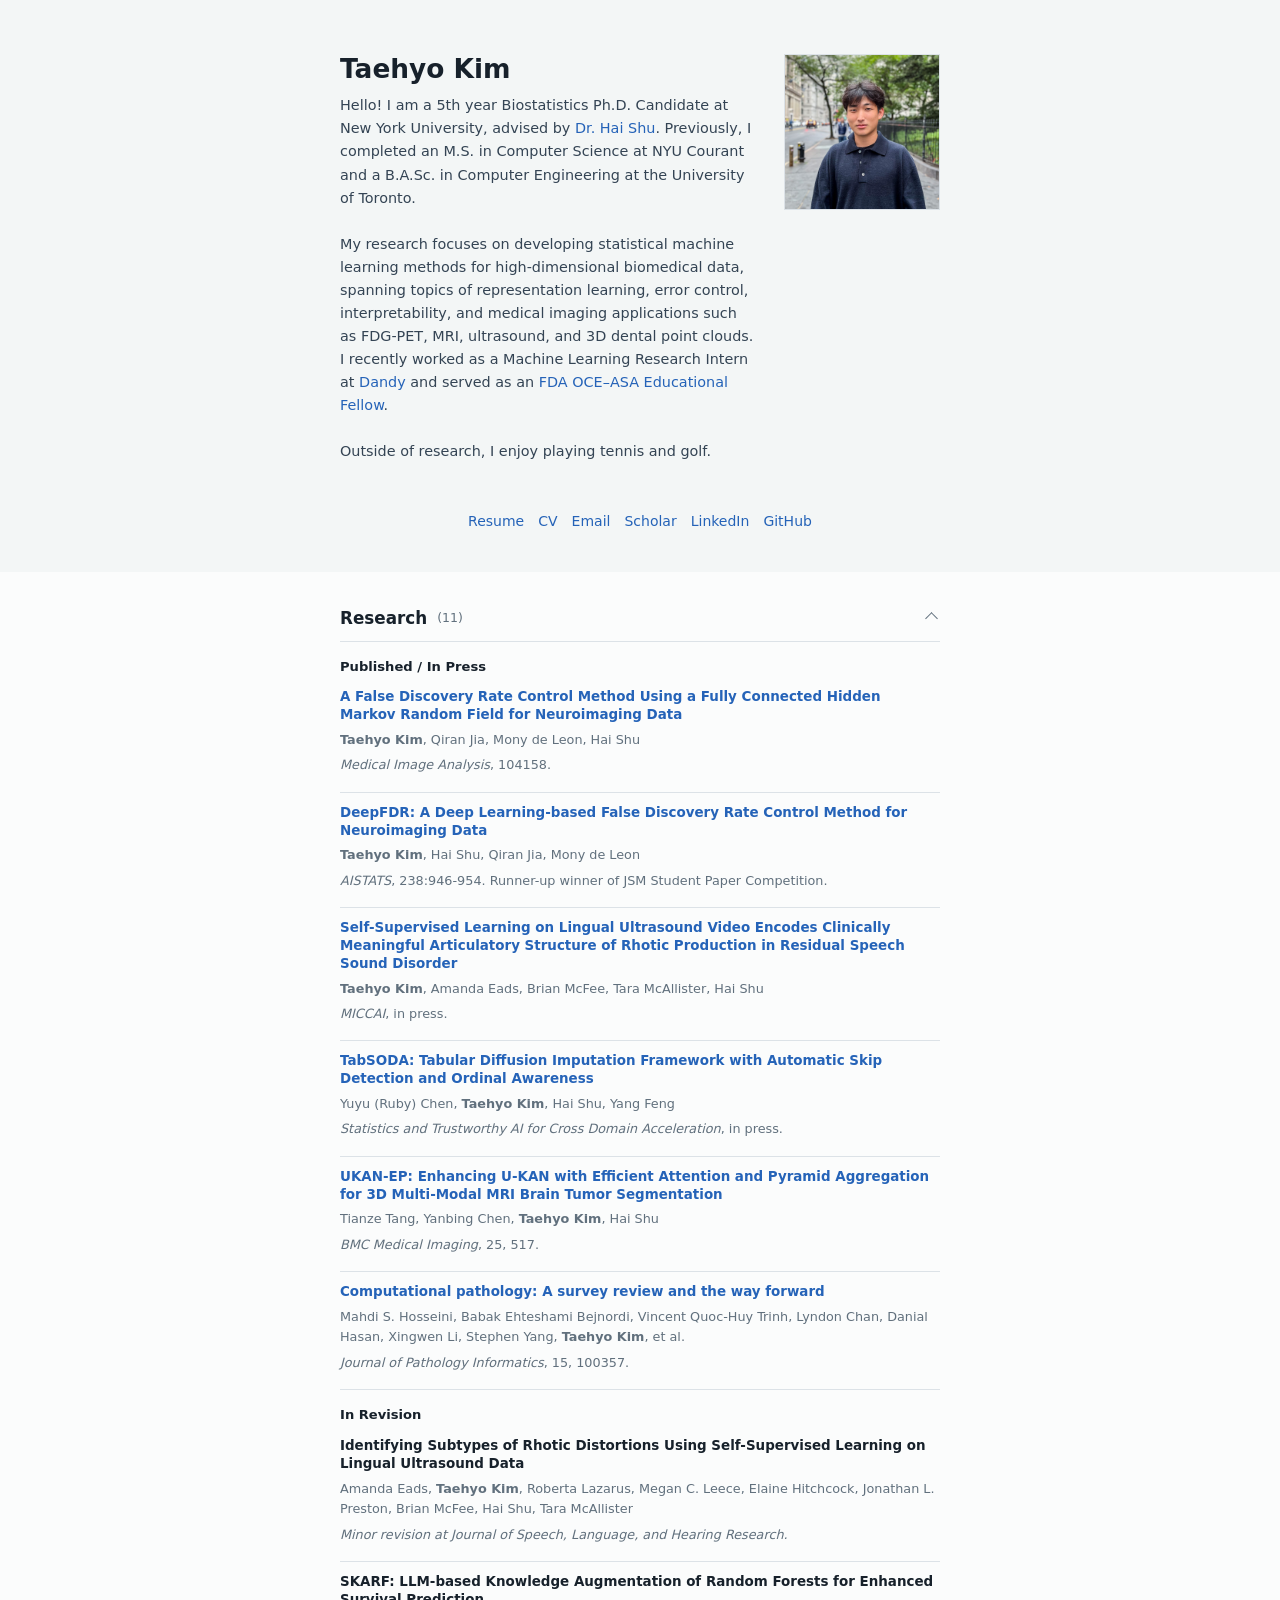
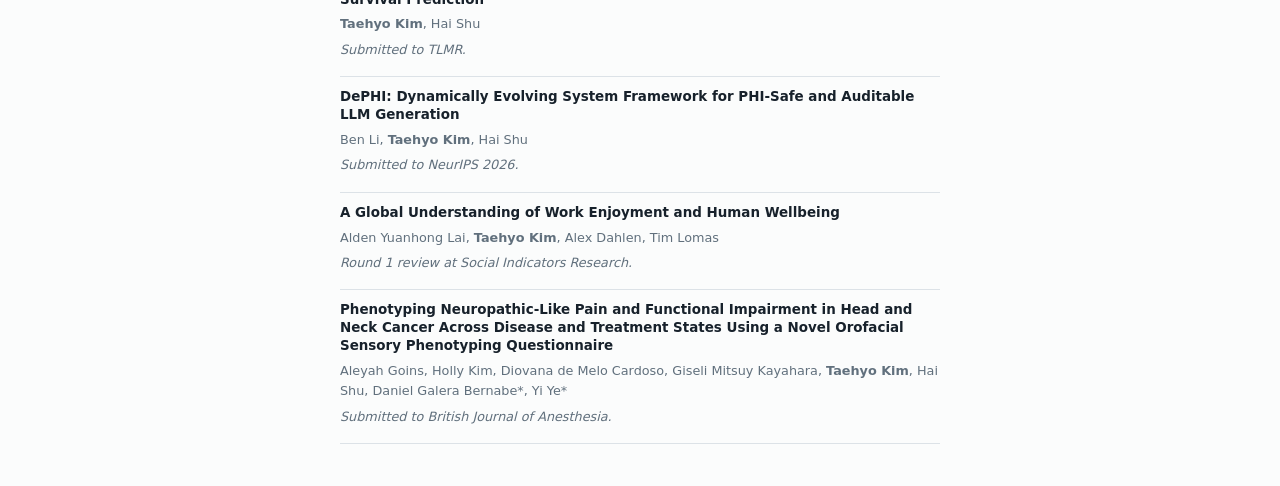
==== commit c80b0e36: "changed style" ====
--- a/index.html
+++ b/index.html
@@ -16,21 +16,25 @@
       <div class="intro-copy">
         <h1>Taehyo Kim</h1>
         <p class="lead">
-          Hello! I am a 5th year Biostatistics Ph.D. Candidate at New York University, supervised by
-          <a href="https://wp.nyu.edu/haishu/" target="_blank" rel="noopener">Dr. Hai Shu</a>.
+          Hello! I am a 5th year Biostatistics Ph.D. Candidate at New York University, advised by
+          <a href="https://wp.nyu.edu/haishu/" target="_blank" rel="noopener">Dr. Hai Shu</a>. 
+          Previously, I completed an M.S. in Computer Science at NYU Courant and a B.A.Sc. in Computer Engineering at the University of Toronto.
           <br><br>
           My research focuses on developing statistical machine learning methods for high-dimensional biomedical data,
           spanning topics of representation learning, error control, interpretability, and medical imaging applications
           such as FDG-PET, MRI, ultrasound, and 3D dental point clouds.
-          I recently worked as a Machine Learning Research Intern at <a href="https://www.meetdandy.com" target="_blank" rel="noopener">Dandy</a>.
+          I recently worked as a Machine Learning Research Intern at 
+<a href="https://www.meetdandy.com" target="_blank" rel="noopener">Dandy</a> 
+and served as an 
+<a href="https://www.fda.gov/about-fda/oncology-center-excellence/project-socrates" target="_blank" rel="noopener">FDA OCE–ASA Educational Fellow</a>.
           <br><br>
           Outside of research, I enjoy playing tennis and golf.
         </p>
       </div>
       <img src="images/tae.jpeg" alt="Portrait of Taehyo Kim" class="profile-photo">
       <div class="contact-row profile-links" aria-label="Profile links">
-        <a href="data/Resume.pdf" target="_blank" rel="noopener">Resume</a>
-        <a href="data/CV.pdf" target="_blank" rel="noopener">CV</a>
+        <a href="data/Taehyo_Kim_Resume.pdf" target="_blank" rel="noopener">Resume</a>
+        <a href="data/Taehyo_Kim_CV.pdf" target="_blank" rel="noopener">CV</a>
         <a href="mailto:tk2737@nyu.edu">Email</a>
         <a href="https://scholar.google.com/citations?user=l5VHECQAAAAJ&amp;hl=en&amp;oi=ao" target="_blank" rel="noopener">Scholar</a>
         <a href="https://www.linkedin.com/in/kimtae55/" target="_blank" rel="noopener">LinkedIn</a>
--- a/stylesheet.css
+++ b/stylesheet.css
@@ -5,7 +5,7 @@
   --line: #dce2e7;
   --surface: #ffffff;
   --wash: #f4f7f8;
-  --teal: #006d77;
+  --teal: #2563b8;
   --rust: #a9432b;
   --gold: #b88700;
   --shadow: 0 18px 50px rgba(24, 37, 50, 0.12);
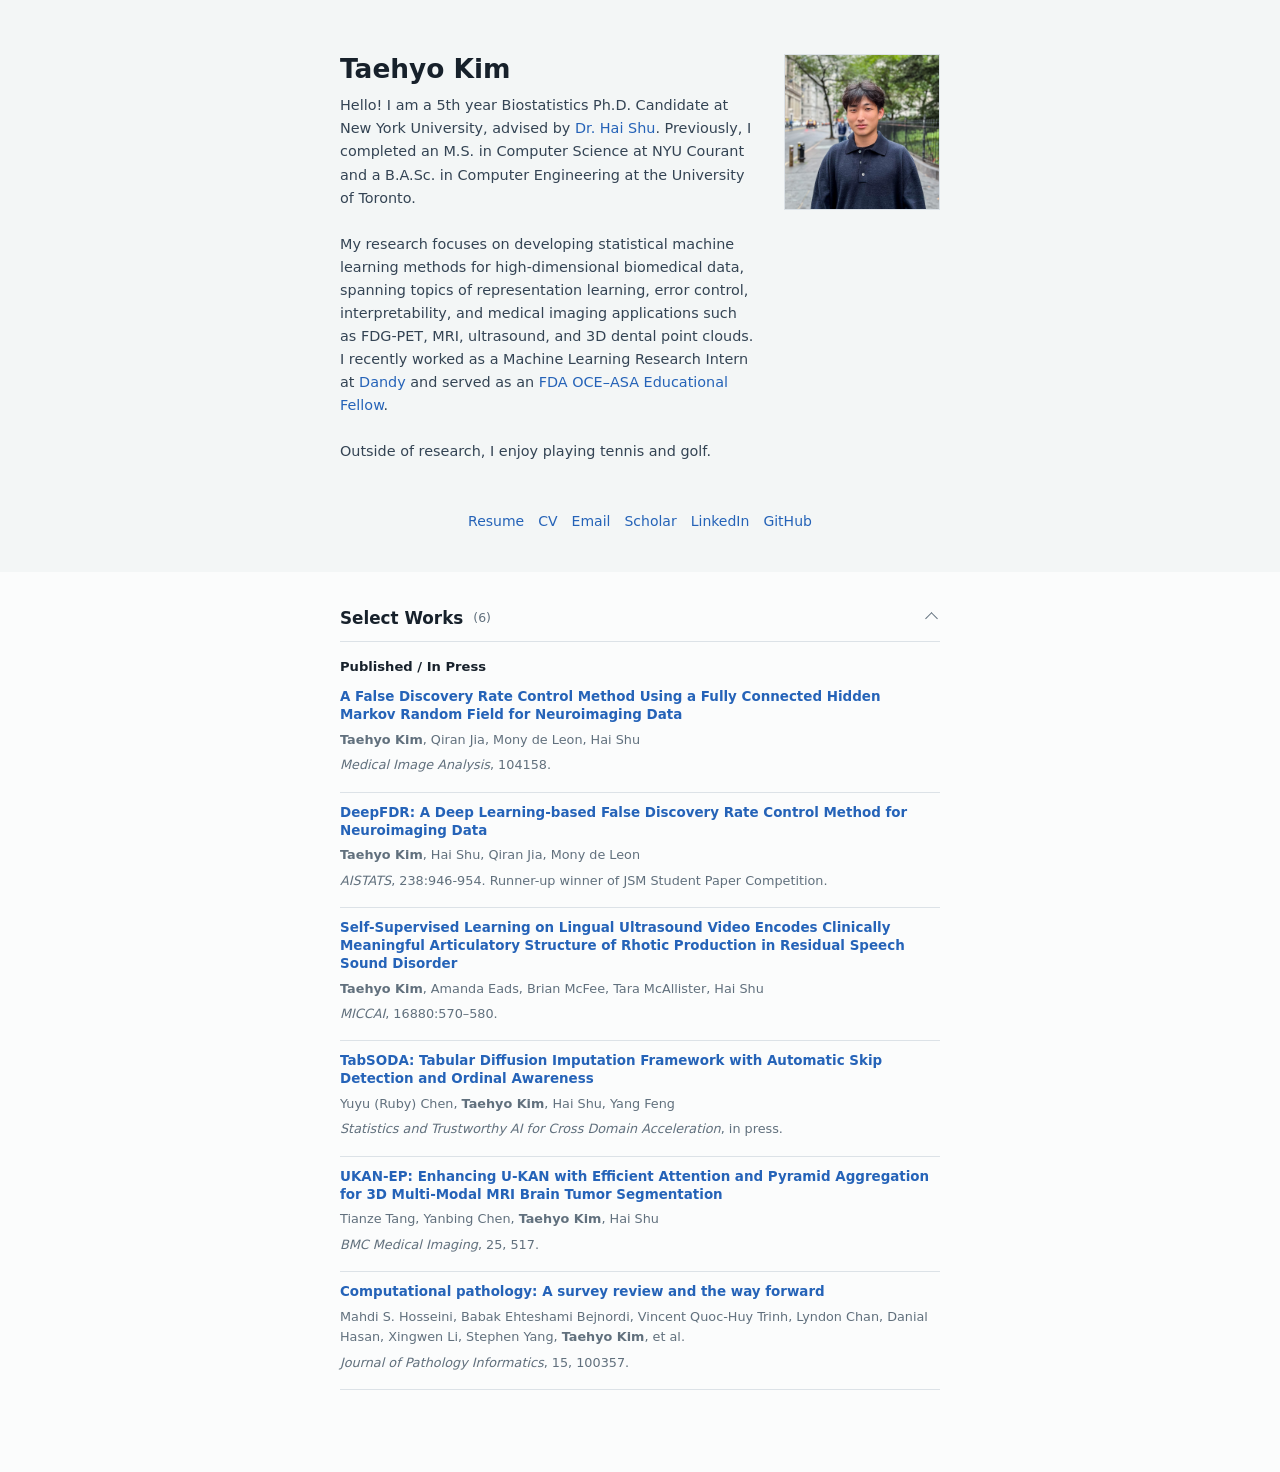
==== commit 95e7cfe0: "update" ====
--- a/index.html
+++ b/index.html
@@ -45,8 +45,8 @@
     <section id="papers" class="papers-section">
       <details class="papers-disclosure" open>
         <summary>
-          <span class="summary-title">Research</span>
-          <span class="paper-count">11</span>
+          <span class="summary-title">Select Works</span>
+          <span class="paper-count">6</span>
           <span class="toggle-label" aria-hidden="true"></span>
         </summary>
         <div class="paper-list">
@@ -79,12 +79,12 @@
           <article class="paper-card">
             <div class="paper-body">
               <h2>
-                <a href="https://openreview.net/forum?id=77O8uV3KfR" target="_blank" rel="noopener">
+                <a href="https://link.springer.com/chapter/10.1007/978-3-032-38069-2_54" target="_blank" rel="noopener">
                   Self-Supervised Learning on Lingual Ultrasound Video Encodes Clinically Meaningful Articulatory Structure of Rhotic Production in Residual Speech Sound Disorder
                 </a>
               </h2>
               <p><strong>Taehyo Kim</strong>, Amanda Eads, Brian McFee, Tara McAllister, Hai Shu</p>
-              <p><em>MICCAI</em>, in press.</p>
+              <p><em>MICCAI</em>, 16880:570–580.</p>
             </div>
           </article>
 
@@ -124,6 +124,7 @@
             </div>
           </article>
 
+          <!--
           <h3 class="paper-group-title submitted-title">In Revision</h3>
 
           <article class="paper-card">
@@ -165,6 +166,7 @@
               <p><em>Submitted to British Journal of Anesthesia.</em></p>
             </div>
           </article>
+          -->
         </div>
       </details>
     </section>
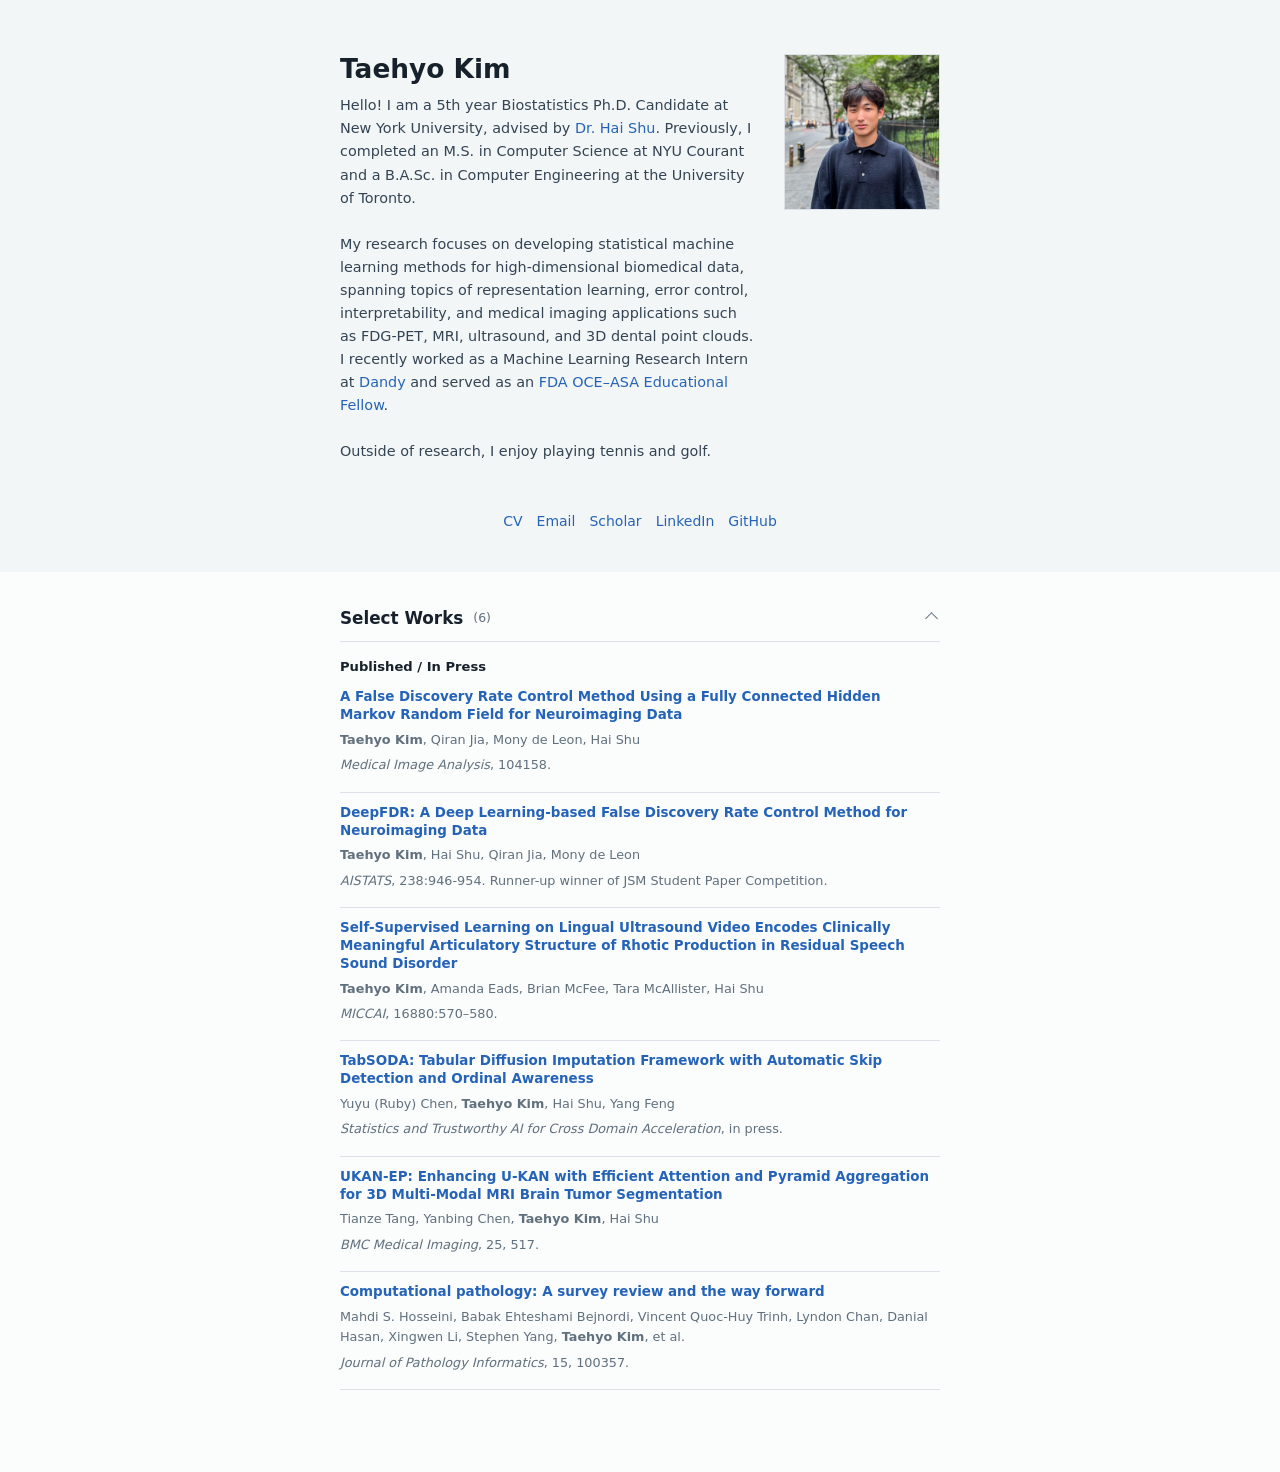
==== commit b17bc0f7: "update" ====
--- a/index.html
+++ b/index.html
@@ -6,7 +6,7 @@
   <meta name="author" content="Taehyo Kim">
   <meta name="description" content="Personal site of Taehyo Kim, Biostatistics PhD candidate at NYU.">
   <meta name="google-site-verification" content="gtxyIahxTINn72zL7_meNoWeUD459p86e2S-iLXg86c">
-  <title>Taehyo Kim | Biostatistics PhD Candidate</title>
+  <title>Taehyo Kim's homepage</title>
   <link rel="shortcut icon" href="images/favicon/favicon.ico" type="image/x-icon">
   <link rel="stylesheet" href="stylesheet.css">
 </head>
@@ -33,7 +33,6 @@
       </div>
       <img src="images/tae.jpeg" alt="Portrait of Taehyo Kim" class="profile-photo">
       <div class="contact-row profile-links" aria-label="Profile links">
-        <a href="data/Taehyo_Kim_Resume.pdf" target="_blank" rel="noopener">Resume</a>
         <a href="data/Taehyo_Kim_CV.pdf" target="_blank" rel="noopener">CV</a>
         <a href="mailto:tk2737@nyu.edu">Email</a>
         <a href="https://scholar.google.com/citations?user=l5VHECQAAAAJ&amp;hl=en&amp;oi=ao" target="_blank" rel="noopener">Scholar</a>
